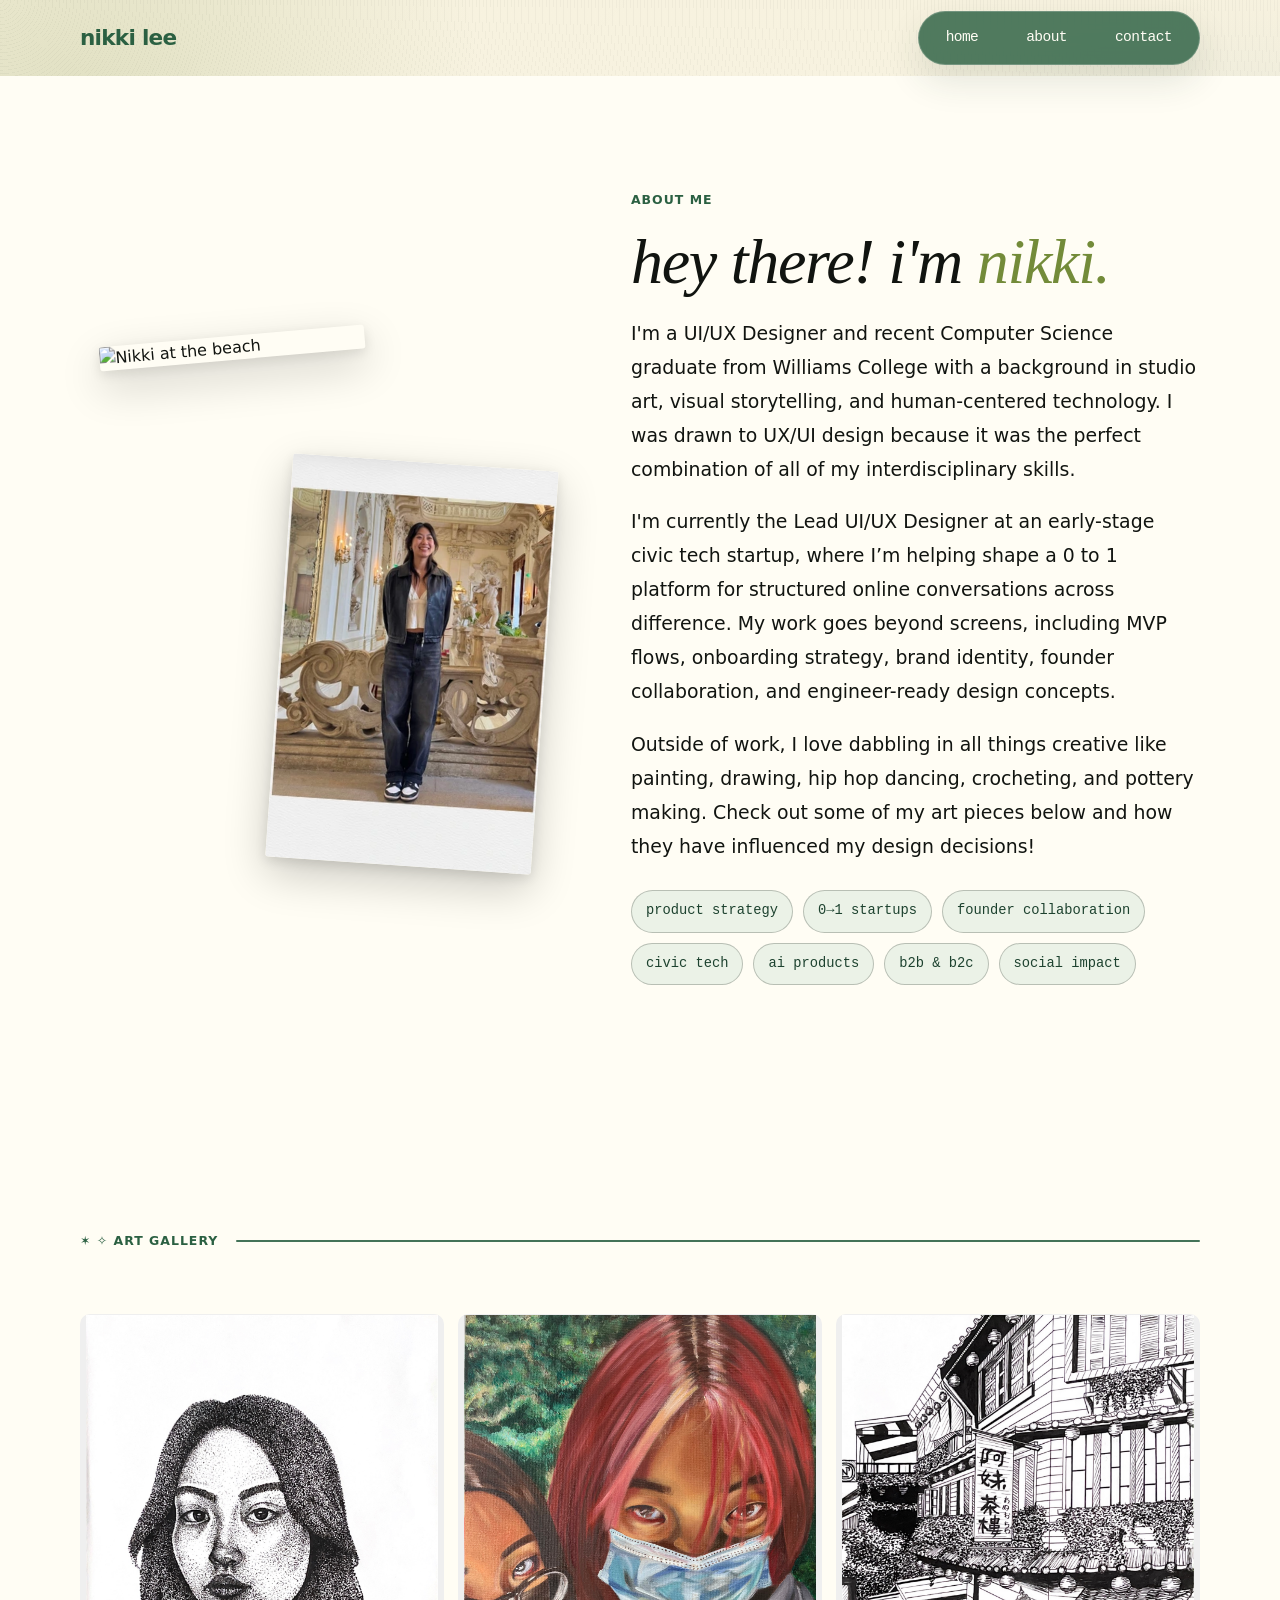
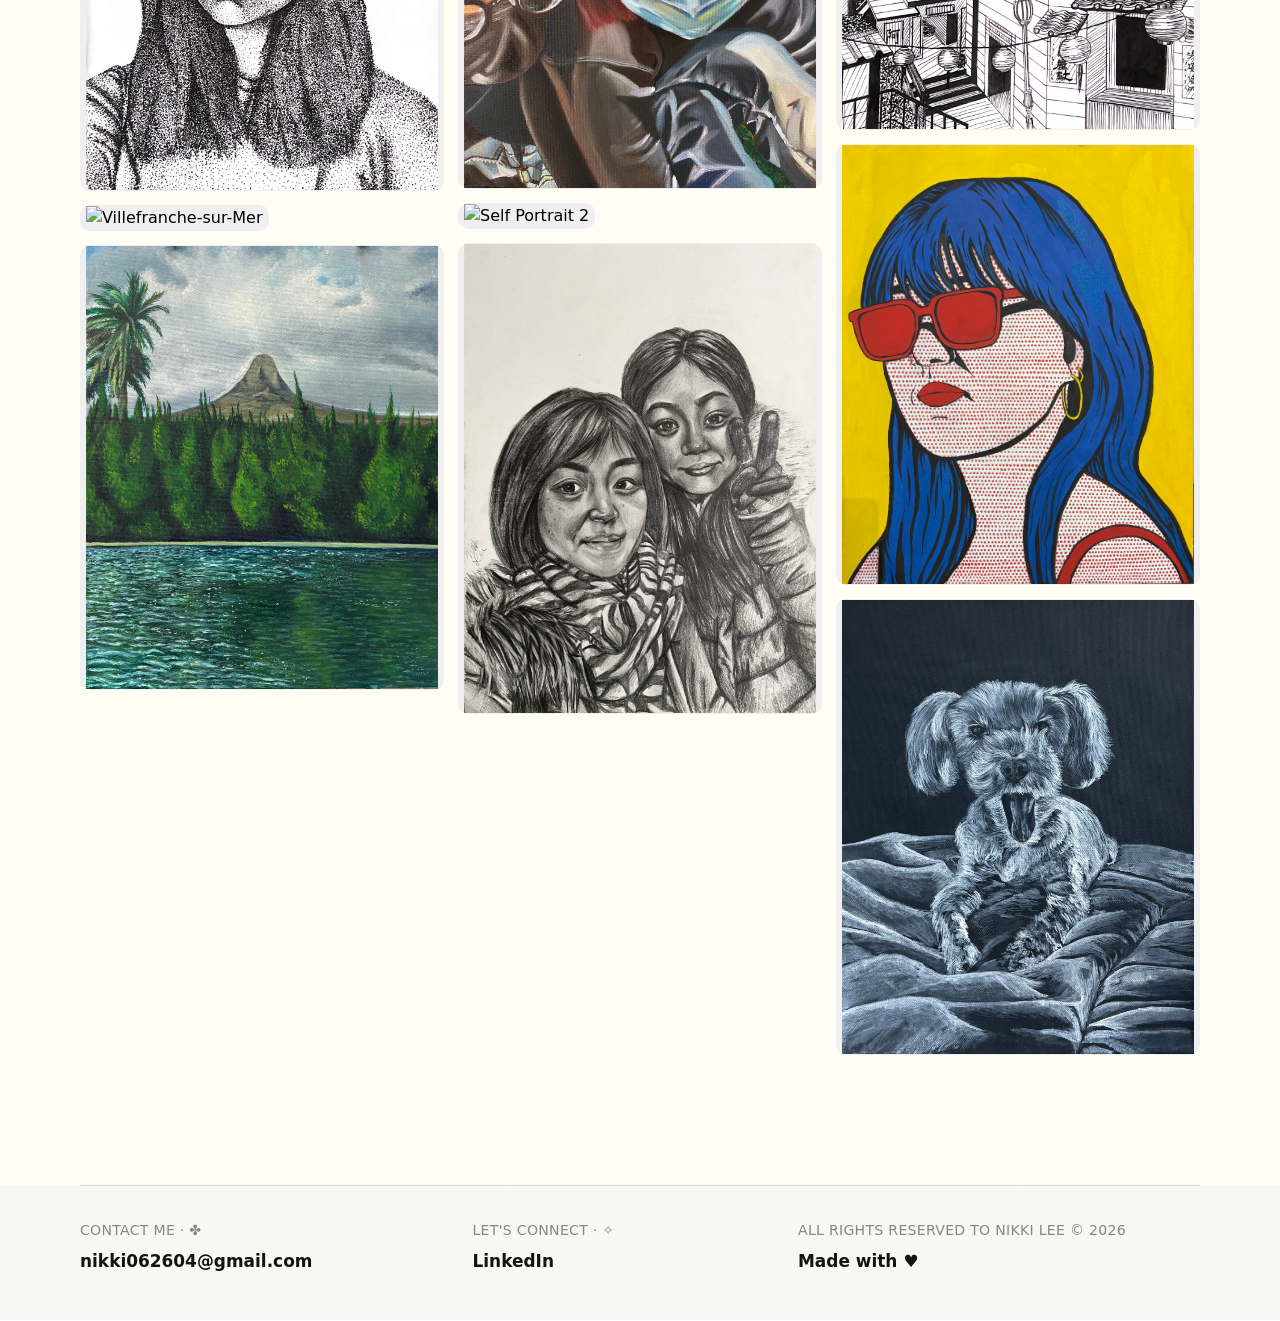
==== about/index.html @ bbc9df39 "updated content" ====
<!doctype html>
<html lang="en">
  <head>
    <meta charset="utf-8" />
    <meta name="viewport" content="width=device-width, initial-scale=1" />
    <title>About — Nikki Lee</title>
    <meta
      name="description"
      content="Learn about Nikki Lee, a UI/UX designer with a background in computer science and visual art."
    />
    <meta name="theme-color" content="#f7f2df" />
    <meta property="og:title" content="About — Nikki Lee" />
    <meta
      property="og:description"
      content="Learn about Nikki Lee, a UI/UX designer with a background in computer science and visual art."
    />
    <meta property="og:type" content="website" />
    <link rel="icon" href="../assets/favicon.svg" type="image/svg+xml" />
    <link rel="stylesheet" href="../styles.css" />
    <script defer src="../script.js"></script>
  </head>
  <body>
    <a class="skip-link" href="#main">Skip to content</a>
    <div class="grain" aria-hidden="true"></div>
    <div class="cursor-glow" aria-hidden="true"></div>

    <header class="site-header" data-header>
      <nav class="nav shell" aria-label="Main navigation">
        <a class="brand" href="../" aria-label="Nikki Lee home">nikki lee</a>

        <button
          class="nav-toggle"
          type="button"
          aria-expanded="false"
          aria-controls="site-menu"
          data-nav-toggle
        >
          <span class="nav-toggle-line" aria-hidden="true"></span>
          <span class="sr-only">Open menu</span>
        </button>

        <div class="nav-pill" id="site-menu" data-nav-menu>
          <a href="../">home</a>
          <a href="./">about</a>
          <a href="../#footer">contact</a>
        </div>
      </nav>
    </header>

    <main id="main">
      <section
        class="section about-section"
        id="about"
        aria-labelledby="about-title"
      >
        <div class="shell about-grid">
          <div class="about-image" data-reveal data-delay="0">
            <div class="about-photo-cluster">
              <img
                class="about-photo photo-1"
                src="../assets/about/photo-beach.gif"
                alt="Nikki at the beach"
              />
              <img
                class="about-photo photo-2"
                src="../assets/about/photo-baroque.webp"
                alt="Nikki in Europe"
              />
            </div>
          </div>
          <div data-reveal data-delay="1">
            <p class="micro-label">about me</p>
            <h2 id="about-title" class="about-hello">
              hey there! i'm <span>nikki.</span>
            </h2>
          </div>
          <div class="about-copy">
            <p data-reveal data-delay="2">
              I'm a UI/UX Designer and recent Computer Science graduate from
              Williams College with a background in studio art, visual
              storytelling, and human-centered technology. I was drawn to UX/UI
              design because it was the perfect combination of all of my
              interdisciplinary skills.
            </p>
            <p data-reveal data-delay="3">
              I'm currently the Lead UI/UX Designer at an early-stage civic tech
              startup, where I’m helping shape a 0 to 1 platform for structured
              online conversations across difference. My work goes beyond
              screens, including MVP flows, onboarding strategy, brand identity,
              founder collaboration, and engineer-ready design concepts.
            </p>
            <p data-reveal data-delay="4">
              Outside of work, I love dabbling in all things creative like
              painting, drawing, hip hop dancing, crocheting, and pottery
              making. Check out some of my art pieces below and how they have
              influenced my design decisions!
            </p>
            <div
              class="focus-cloud"
              aria-label="Focus areas"
              data-reveal
              data-delay="6"
            >
              <span>product strategy</span>
              <span>0→1 startups</span>
              <span>founder collaboration</span>
              <span>civic tech</span>
              <span>ai products</span>
              <span>b2b &amp; b2c</span>
              <span>social impact</span>
            </div>
          </div>
        </div>
      </section>

      <section
        class="section art-gallery-section"
        id="art-gallery"
        aria-labelledby="gallery-title"
      >
        <div class="shell">
          <div class="section-bar" data-reveal>
            <p class="section-kicker">✶ ✧ Art Gallery</p>
            <span></span>
          </div>
          <h2 id="gallery-title" class="sr-only">Art Gallery</h2>
          <div class="art-grid" data-reveal>
            <button
              class="art-item"
              data-src="../assets/art/Self_Portrait_1.jpg"
              data-title="Self Portrait 1"
              data-insight="Six hours of stippling, dot by dot. It showed me that small details build the big picture, a principle I carry into every design decision."
              aria-label="View Self Portrait 1"
            >
              <img
                src="../assets/art/Self_Portrait_1.jpg"
                alt="Self Portrait 1"
                loading="lazy"
              />
              <div class="art-overlay">
                <p class="art-title">Self Portrait 1</p>
                <p class="art-meta">Ink on paper · 8.5" × 11"</p>
                <small class="art-story-hint">read story →</small>
              </div>
            </button>
            <button
              class="art-item"
              data-src="../assets/art/Villefranche-sur-mer.jpeg"
              data-title="Villefranche-sur-Mer"
              data-insight="My final painting class project, where I forced myself experiement with using thick impasto layers, going completely against my typical style. It became my favorite piece, and proof that leaving your comfort zone is where the best work happens."
              aria-label="View Villefranche-sur-Mer"
            >
              <img
                src="../assets/art/Villefranche-sur-mer.jpeg"
                alt="Villefranche-sur-Mer"
                loading="lazy"
              />
              <div class="art-overlay">
                <p class="art-title">Villefranche-sur-Mer</p>
                <p class="art-meta">Oil on canvas · 16" × 20"</p>
                <small class="art-story-hint">read story →</small>
              </div>
            </button>
            <button
              class="art-item"
              data-src="../assets/art/Kenting.jpeg"
              data-title="Kenting, Taiwan"
              data-insight="I added layer after layer, uncertain if the next one would ruin the whole piece. I learned that good work takes time, and iteration is never wasted."
              aria-label="View Kenting Taiwan"
            >
              <img
                src="../assets/art/Kenting.jpeg"
                alt="Kenting, Taiwan"
                loading="lazy"
              />
              <div class="art-overlay">
                <p class="art-title">Kenting, Taiwan</p>
                <p class="art-meta">Oil on canvas · 16" × 20"</p>
                <small class="art-story-hint">read story →</small>
              </div>
            </button>
            <button
              class="art-item"
              data-src="../assets/art/Contagious.jpeg"
              data-title="Contagious"
              data-insight="My very first oil painting! It taught me to embrace unfamiliar tools and find confidence in the beginner's mindset."
              aria-label="View Contagious"
            >
              <img
                src="../assets/art/Contagious.jpeg"
                alt="Contagious"
                loading="lazy"
              />
              <div class="art-overlay">
                <p class="art-title">Contagious</p>
                <p class="art-meta">Oil on canvas · 16" × 20"</p>
                <small class="art-story-hint">read story →</small>
              </div>
            </button>
            <button
              class="art-item"
              data-src="../assets/art/Self_Portrait_2.jpeg"
              data-title="Self Portrait 2"
              data-insight="I attempted this portrait in high school and completely failed. Coming back to it after years taught me that the most rewarding work is often the work you don't give up on."
              aria-label="View Self Portrait 2"
            >
              <img
                src="../assets/art/Self_Portrait_2.jpeg"
                alt="Self Portrait 2"
                loading="lazy"
              />
              <div class="art-overlay">
                <p class="art-title">Self Portrait 2</p>
                <p class="art-meta">Oil on canvas · 16" × 20"</p>
                <small class="art-story-hint">read story →</small>
              </div>
            </button>
            <button
              class="art-item"
              data-src="../assets/art/Mama_and_Me.jpeg"
              data-title="Mama and Me"
              data-insight="I'm very particular about choosing subjects I care about for my art pieces, and the same holds for design. I do my best work when I believe in what I'm building."
              aria-label="View Mama and Me"
            >
              <img
                src="../assets/art/Mama_and_Me.jpeg"
                alt="Mama and Me"
                loading="lazy"
              />
              <div class="art-overlay">
                <p class="art-title">Mama and Me</p>
                <p class="art-meta">Graphite on paper · 8.5" × 11"</p>
                <small class="art-story-hint">read story →</small>
              </div>
            </button>
            <button
              class="art-item"
              data-src="../assets/art/Jiu_Fen.jpg"
              data-title="Jiu Fen"
              data-insight="I've always been drawn to architecture from other places. Exploring the unfamiliar and weaving it back into my own work is something I bring to design too."
              aria-label="View Jiu Fen"
            >
              <img
                src="../assets/art/Jiu_Fen.jpg"
                alt="Jiu Fen"
                loading="lazy"
              />
              <div class="art-overlay">
                <p class="art-title">Jiu Fen</p>
                <p class="art-meta">Ink on paper · 8.5" × 11"</p>
                <small class="art-story-hint">read story →</small>
              </div>
            </button>
            <button
              class="art-item"
              data-src="../assets/art/Serah.jpeg"
              data-title="Serah"
              data-insight="I tried pop art for the first time and hand-painted every single Ben Day dot with no template. It became one of my most loved pieces, and is a reminder that the things you least expect to love are worth trying."
              aria-label="View Serah"
            >
              <img src="../assets/art/Serah.jpeg" alt="Serah" loading="lazy" />
              <div class="art-overlay">
                <p class="art-title">Serah</p>
                <p class="art-meta">Oil on canvas · 18" × 24"</p>
                <small class="art-story-hint">read story →</small>
              </div>
            </button>
            <button
              class="art-item"
              data-src="../assets/art/snowy.jpeg"
              data-title="Snowy"
              data-insight="This painting works in reverse: instead of building up darks, every stroke is light on black. This taught me that there's never just one way to approach a problem. Changing your process can change everything."
              aria-label="View Snowy"
            >
              <img src="../assets/art/snowy.jpeg" alt="Snowy" loading="lazy" />
              <div class="art-overlay">
                <p class="art-title">Snowy</p>
                <p class="art-meta">White acrylic ink on canvas · 11" × 14"</p>
                <small class="art-story-hint">read story →</small>
              </div>
            </button>
          </div>
        </div>
      </section>
    </main>

    <footer class="footer shell" id="footer">
      <div>
        <p>Contact me · ✤</p>
        <a href="mailto:nikki062604@gmail.com">nikki062604@gmail.com</a>
      </div>
      <div>
        <p>Let's connect · ✧</p>
        <a
          href="https://www.linkedin.com/in/nikkilee26/"
          target="_blank"
          rel="noreferrer"
          >LinkedIn</a
        >
      </div>
      <div>
        <p>All rights reserved to Nikki Lee © <span data-year></span></p>
        <strong>Made with ♥</strong>
      </div>
    </footer>
    <div
      id="art-lightbox"
      class="art-lightbox"
      role="dialog"
      aria-modal="true"
      aria-label="Art lightbox"
    >
      <button class="art-lightbox-close" aria-label="Close lightbox">✕</button>
      <div class="art-lightbox-content">
        <img src="" alt="" />
        <div class="art-lightbox-info">
          <p class="art-lightbox-kicker">design insight</p>
          <h3 class="art-lightbox-title"></h3>
          <p class="art-lightbox-insight"></p>
        </div>
      </div>
    </div>
  </body>
</html>
---- styles.css ----
:root {
  color-scheme: light;
  --paper: #f7f2df;
  --paper-soft: #fffdf4;
  --paper-warm: #f0ead7;
  --white: #ffffff;
  --ink: #111410;
  --ink-soft: #565a52;
  --muted: #88877e;
  --forest: #2b6042;
  --forest-dark: #1d422f;
  --moss: #738b39;
  --sage: #cfe3d3;
  --sage-deep: #7f987e;
  --teal: #19556a;
  --teal-soft: #547f90;
  --clay: #c9aa86;
  --sand: #e6dac4;
  --line: rgba(35, 45, 35, 0.14);
  --line-strong: rgba(35, 45, 35, 0.26);
  --shadow-soft: 0 20px 60px rgba(31, 39, 28, 0.12);
  --shadow-card: 0 18px 42px rgba(29, 38, 30, 0.14);
  --radius-xl: 34px;
  --radius-lg: 26px;
  --radius-md: 18px;
  --radius-pill: 999px;
  --shell: min(1120px, calc(100vw - 40px));
  --header-height: 76px;
  --ease: cubic-bezier(0.22, 1, 0.36, 1);
}

* {
  box-sizing: border-box;
}

html {
  scroll-behavior: smooth;
  scroll-padding-top: calc(var(--header-height) + 28px);
}

body {
  margin: 0;
  min-height: 100vh;
  color: var(--ink);
  background:
    radial-gradient(circle at 6% 4%, rgba(119, 139, 57, 0.18), transparent 32vw),
    radial-gradient(circle at 96% 12%, rgba(25, 85, 106, 0.13), transparent 28vw),
    linear-gradient(180deg, var(--paper), #fbf8ee 45%, #f7f8f4 100%);
  font-family: Inter, ui-sans-serif, system-ui, -apple-system, BlinkMacSystemFont, "Segoe UI", sans-serif;
  line-height: 1.5;
  overflow-x: hidden;
}

body.case-page {
  background:
    radial-gradient(circle at 98% 4%, rgba(125, 152, 126, 0.22), transparent 28vw),
    linear-gradient(180deg, #fbfaf4, #f9f8f1 42%, #ffffff 100%);
}

img,
svg {
  display: block;
  max-width: 100%;
}

a {
  color: inherit;
  text-decoration: none;
}

button,
a {
  -webkit-tap-highlight-color: transparent;
}

button {
  font: inherit;
}

::selection {
  background: rgba(115, 139, 57, 0.26);
}

.sr-only {
  position: absolute;
  width: 1px;
  height: 1px;
  padding: 0;
  margin: -1px;
  overflow: hidden;
  clip: rect(0, 0, 0, 0);
  white-space: nowrap;
  border: 0;
}

.skip-link {
  position: fixed;
  top: 14px;
  left: 14px;
  z-index: 1000;
  transform: translateY(-140%);
  padding: 10px 14px;
  border-radius: var(--radius-pill);
  background: var(--ink);
  color: var(--paper-soft);
  font-weight: 700;
  transition: transform 180ms ease;
}

.skip-link:focus {
  transform: translateY(0);
}

.grain {
  position: fixed;
  inset: 0;
  z-index: -1;
  pointer-events: none;
  opacity: 0.18;
  mix-blend-mode: multiply;
  background-image:
    repeating-radial-gradient(circle at 0 0, rgba(24, 31, 21, 0.18) 0 0.55px, transparent 0.55px 3.5px),
    linear-gradient(135deg, rgba(255,255,255,0.25), rgba(255,255,255,0));
}

.cursor-glow {
  position: fixed;
  left: var(--cursor-x, 50%);
  top: var(--cursor-y, 50%);
  z-index: 0;
  width: 360px;
  height: 360px;
  transform: translate(-50%, -50%);
  border-radius: 50%;
  background: radial-gradient(circle, rgba(125, 152, 126, 0.18), transparent 68%);
  pointer-events: none;
  opacity: 0;
  transition: opacity 220ms ease;
}

.shell {
  width: var(--shell);
  margin-inline: auto;
}

.section,
.case-section {
  position: relative;
  padding-block: clamp(76px, 9vw, 128px);
}

.overview-section {
  padding-top: clamp(44px, 5vw, 64px);
}

/* ── Case hero intro — Project Dialogue-style overview for non-dialogue pages ── */
.case-hero-intro {
  padding-block: clamp(44px, 6vw, 72px) clamp(52px, 8vw, 96px);
}

.case-hero-grid {
  display: grid;
  grid-template-columns: minmax(0, 1.08fr) minmax(280px, 0.72fr);
  gap: clamp(34px, 7vw, 88px);
  align-items: end;
}

.case-hero-grid h1 {
  margin: 0;
  font-size: clamp(2rem, 4vw, 3.8rem);
  line-height: 1.15;
  letter-spacing: -0.02em;
  font-family: Georgia, "Times New Roman", serif;
}

.case-problem-card {
  padding: clamp(24px, 4vw, 38px);
  border-radius: 24px;
  border: 1px solid var(--line);
  background: rgba(255, 255, 255, 0.28);
}

.case-hero-facts {
  display: grid;
  grid-template-columns: repeat(3, minmax(0, 1fr));
  gap: 18px;
  margin-top: 30px;
  padding-top: 26px;
  border-top: 1px solid var(--line);
}

.case-hero-facts h2 {
  margin: 0 0 8px;
  color: var(--ink);
  font-size: 0.78rem;
  text-transform: uppercase;
  letter-spacing: 0.18em;
}

.case-hero-facts p {
  margin: 0;
  color: var(--ink-soft);
  font-size: 0.95rem;
  line-height: 1.55;
}

.case-product-grid {
  display: grid;
  grid-template-columns: minmax(0, 1.1fr) minmax(0, 0.9fr);
  gap: clamp(24px, 5vw, 64px);
  align-items: start;
  margin-top: clamp(44px, 7vw, 90px);
}

.case-product-grid > div:first-child {
  grid-column: 1 / -1;
  max-width: 780px;
}

.case-product-grid h2 {
  margin: 0 0 8px;
  color: var(--ink);
  font-size: 0.78rem;
  text-transform: uppercase;
  letter-spacing: 0.18em;
}

.case-product-grid p {
  margin: 0;
  color: var(--ink-soft);
  font-size: 0.95rem;
  line-height: 1.6;
}

.case-section.compact {
  padding-block: clamp(40px, 6vw, 84px);
}

/* Header */
.site-header {
  position: sticky;
  top: 0;
  z-index: 60;
  min-height: var(--header-height);
  transition: background-color 220ms ease, border-color 220ms ease, backdrop-filter 220ms ease;
}

.site-header.is-scrolled {
  background: rgba(247, 242, 223, 0.74);
  border-bottom: 1px solid var(--line);
  backdrop-filter: blur(18px);
}

.nav {
  min-height: var(--header-height);
  display: flex;
  align-items: center;
  justify-content: space-between;
  gap: 20px;
}

.brand {
  position: relative;
  z-index: 70;
  color: var(--forest);
  font-size: clamp(1.08rem, 2vw, 1.35rem);
  font-weight: 800;
  letter-spacing: -0.035em;
}

.brand::after {
  content: "";
  position: absolute;
  left: 0;
  right: 0;
  bottom: -4px;
  height: 2px;
  border-radius: 10px;
  background: currentColor;
  transform: scaleX(0);
  transform-origin: left;
  transition: transform 220ms var(--ease);
}

.brand:hover::after,
.brand:focus-visible::after {
  transform: scaleX(1);
}

.nav-pill {
  display: inline-flex;
  align-items: center;
  gap: 4px;
  padding: 5px;
  border-radius: var(--radius-pill);
  background: rgba(43, 96, 66, 0.82);
  border: 1px solid rgba(255, 255, 255, 0.2);
  box-shadow: 0 16px 36px rgba(36, 54, 39, 0.12);
  backdrop-filter: blur(12px);
}

.nav-pill a {
  border-radius: var(--radius-pill);
  padding: 10px 22px;
  color: var(--paper-soft);
  font-family: ui-monospace, SFMono-Regular, Menlo, Monaco, Consolas, "Liberation Mono", monospace;
  font-size: 0.91rem;
  letter-spacing: -0.04em;
  transition: background-color 180ms ease, color 180ms ease, transform 180ms ease;
}

.nav-pill a:hover,
.nav-pill a:focus-visible,
.nav-pill a.is-active {
  background: var(--paper-soft);
  color: var(--ink);
  transform: translateY(-1px);
}

.nav-toggle {
  display: none;
  position: relative;
  z-index: 70;
  width: 44px;
  height: 44px;
  border: 1px solid var(--line-strong);
  border-radius: 50%;
  background: rgba(255, 253, 244, 0.82);
  color: var(--forest-dark);
  cursor: pointer;
}

.nav-toggle-line,
.nav-toggle-line::before,
.nav-toggle-line::after {
  display: block;
  width: 18px;
  height: 2px;
  margin-inline: auto;
  border-radius: 999px;
  background: currentColor;
  transition: transform 220ms var(--ease), opacity 220ms var(--ease);
}

.nav-toggle-line::before,
.nav-toggle-line::after {
  content: "";
}

.nav-toggle-line::before {
  transform: translateY(-6px);
}

.nav-toggle-line::after {
  transform: translateY(4px);
}

.nav-toggle[aria-expanded="true"] .nav-toggle-line {
  transform: rotate(45deg);
}

.nav-toggle[aria-expanded="true"] .nav-toggle-line::before {
  transform: translateY(0) rotate(90deg);
}

.nav-toggle[aria-expanded="true"] .nav-toggle-line::after {
  opacity: 0;
}

/* Shared elements */
.micro-label,
.section-kicker {
  margin: 0 0 14px;
  color: var(--forest);
  font-weight: 800;
  text-transform: uppercase;
  letter-spacing: 0.08em;
  font-size: 0.78rem;
}

.case-eyebrow,
.project-index,
.case-subtitle {
  margin: 0 0 14px;
  color: var(--muted);
  font-family: ui-monospace, SFMono-Regular, Menlo, Monaco, Consolas, "Liberation Mono", monospace;
  font-weight: 400;
  text-transform: uppercase;
  letter-spacing: 0.12em;
  font-size: 0.78rem;
}

.button {
  display: inline-flex;
  align-items: center;
  justify-content: center;
  min-height: 48px;
  padding: 12px 22px;
  border-radius: var(--radius-pill);
  border: 1px solid transparent;
  font-family: ui-monospace, SFMono-Regular, Menlo, Monaco, Consolas, "Liberation Mono", monospace;
  font-weight: 750;
  letter-spacing: -0.04em;
  line-height: 1;
  cursor: pointer;
  transition: transform 200ms var(--ease), box-shadow 200ms var(--ease), background-color 200ms ease, color 200ms ease, border-color 200ms ease;
}

.button:focus-visible {
  transform: translateY(-2px);
}

.button-primary {
  background: var(--forest);
  color: var(--paper-soft);
  box-shadow: 0 14px 26px rgba(43, 96, 66, 0.2);
}

.button-primary:hover,
.button-primary:focus-visible {
  background: var(--forest-dark);
  box-shadow: 0 18px 34px rgba(43, 96, 66, 0.24);
}

.button-quiet {
  background: rgba(255, 253, 244, 0.62);
  color: var(--forest-dark);
  border-color: var(--line-strong);
}

.button-quiet:hover,
.button-quiet:focus-visible {
  background: var(--paper-soft);
  border-color: rgba(43, 96, 66, 0.38);
}

.text-arrow,
.back-link {
  display: inline-flex;
  position: relative;
  width: fit-content;
  align-items: center;
  gap: 6px;
  color: var(--forest);
  font-family: ui-monospace, SFMono-Regular, Menlo, Monaco, Consolas, "Liberation Mono", monospace;
  font-weight: 800;
  letter-spacing: -0.04em;
}

.back-link {
  margin-bottom: 22px;
}

.text-arrow {
  position: relative;
  margin-top: 4px;
}

.text-arrow::after,
.back-link::after {
  content: "";
  position: absolute;
  left: 0;
  right: 0;
  bottom: -5px;
  height: 2px;
  border-radius: 8px;
  background: currentColor;
  transform: scaleX(0);
  transform-origin: left;
  transition: transform 220ms var(--ease);
}

.work-card:hover .text-arrow::after,
.text-arrow:hover::after,
.back-link:hover::after,
.text-arrow:focus-visible::after,
.back-link:focus-visible::after {
  transform: scaleX(1);
}

.tag-row {
  display: flex;
  flex-wrap: wrap;
  gap: 10px;
  margin: 18px 0 20px;
}

.tag-row span {
  display: inline-flex;
  align-items: center;
  justify-content: center;
  min-height: 32px;
  padding: 7px 16px;
  border-radius: 999px;
  background: var(--sage);
  color: var(--forest-dark);
  font-family: ui-monospace, SFMono-Regular, Menlo, Monaco, Consolas, "Liberation Mono", monospace;
  font-size: 0.78rem;
  font-weight: 400;
  text-transform: uppercase;
  letter-spacing: 0.08em;
}

.interactive-card {
  transform: perspective(1000px) rotateX(var(--rx, 0deg)) rotateY(var(--ry, 0deg)) translateY(var(--ty, 0px));
  transform-style: preserve-3d;
}

/* Home hero */
.hero-home {
  position: relative;
  min-height: calc(100vh - var(--header-height));
  display: grid;
  align-items: center;
  padding-block: clamp(58px, 8vw, 118px);
}

.hero-home::before {
  content: "";
  position: absolute;
  left: 0;
  right: 0;
  bottom: 0;
  height: 1px;
  background: linear-gradient(90deg, transparent, rgba(43, 96, 66, 0.22), transparent);
}

.hero-home-grid {
  display: grid;
  grid-template-columns: 0.85fr 1.15fr;
  gap: clamp(40px, 6vw, 96px);
  align-items: center;
}

.hero-copy h1 {
  margin: 0;
  font-family: Georgia, "Times New Roman", serif;
  color: var(--forest);
  font-size: clamp(1.8rem, 4.2vw, 3.2rem);
  font-weight: 600;
  line-height: 1.15;
  letter-spacing: -0.02em;
  text-transform: none;
}

.hero-role {
  display: block;
  font-style: italic;
  color: #87a96b;
  transition: opacity 0.3s ease;
}

.hero-role.is-fading {
  opacity: 0;
}

@keyframes heroFadeIn {
  from { opacity: 0; transform: translateY(16px); }
  to   { opacity: 1; transform: translateY(0); }
}

.hero-seq-1,
.hero-seq-2,
.hero-seq-3,
.hero-seq-4 {
  opacity: 0;
  animation: heroFadeIn 0.7s ease forwards;
}

.hero-seq-1 { animation-delay: 0.1s; }
.hero-seq-2 { animation-delay: 0.35s; }
.hero-seq-3 { animation-delay: 0.65s; }
.hero-seq-4 { animation-delay: 0.9s; }

@media (prefers-reduced-motion: reduce) {
  .hero-seq-1,
  .hero-seq-2,
  .hero-seq-3,
  .hero-seq-4 {
    opacity: 1;
    animation: none;
  }
}

.spark-word {
  position: relative;
  display: inline-block;
}

.spark-word::before {
  content: "";
  position: absolute;
  left: -0.62em;
  top: 0.08em;
  color: var(--moss);
  font-size: 0.55em;
  transform: rotate(-14deg);
}

.spark-word::after {
  content: "";
  position: absolute;
  right: -0.12em;
  bottom: -0.17em;
  width: 1.1em;
  height: 0.18em;
  border-bottom: none;
  border-radius: 50%;
  opacity: 0.55;
  display: none;
}

.hero-intro {
  max-width: 660px;
  margin: 26px 0 0;
  color: var(--ink);
  font-size: clamp(1.08rem, 2vw, 1.28rem);
  line-height: 1.75;
}

.hero-actions {
  display: flex;
  flex-wrap: wrap;
  gap: 18px;
  margin-top: 34px;
  align-items: center;
}

.hero-visual {
  position: relative;
  min-height: auto;
  display: block;
  isolation: isolate;
  background: transparent;
  border: none;
  padding: 0;
  margin: 0;
}

.portrait-cluster {
  position: relative;
  z-index: 3;
  width: auto;
  max-width: 100%;
  height: auto;
  border-radius: 0;
  filter: none;
  background: transparent;
  border: none;
  box-shadow: none;
  padding: 0;
  margin: 0;
  display: block;
  transform: scale(2);
  transform-origin: center;
  pointer-events: none;
}

.blob {
  position: absolute;
  z-index: 1;
  border-radius: 46% 54% 64% 36% / 51% 38% 62% 49%;
  pointer-events: none;
}

.blob-one {
  display: none;
  width: 260px;
  height: 250px;
  left: 4%;
  top: 28%;
  background: var(--teal);
  animation: slowFloat 8s ease-in-out infinite;
}

.blob-two {
  display: none;
  width: 220px;
  height: 190px;
  right: 4%;
  bottom: 12%;
  background: rgba(155, 176, 251, 0.6);
  animation: slowFloat 9s ease-in-out infinite reverse;
}

.location-tag {
  display: none;
  position: absolute;
  z-index: 5;
  left: 7%;
  bottom: 17%;
  transform: rotate(-2deg);
  padding: 14px 18px;
  border-radius: 4px 14px 6px 16px;
  background: rgba(201, 170, 134, 0.86);
  color: #1b1a14;
  box-shadow: 0 12px 24px rgba(53, 42, 31, 0.14);
  font-family: ui-monospace, SFMono-Regular, Menlo, Monaco, Consolas, "Liberation Mono", monospace;
  font-size: 0.78rem;
  font-weight: 800;
  letter-spacing: -0.05em;
}

.round-stamp {
  display: none;
  position: absolute;
  z-index: 4;
  left: -3%;
  bottom: 0;
  width: 126px;
  height: 126px;
  border-radius: 50%;
  display: grid;
  place-items: center;
  color: var(--ink);
  border: 1px dashed rgba(17, 20, 16, 0.36);
  background: rgba(255, 253, 244, 0.54);
  animation: spinStamp 18s linear infinite;
}

.round-stamp span {
  position: absolute;
  font-family: Georgia, "Times New Roman", serif;
  font-size: 0.72rem;
  text-transform: uppercase;
  letter-spacing: 0.13em;
}

.round-stamp span:first-child {
  transform: translateY(-42px);
}

.round-stamp span:last-child {
  transform: translateY(42px) rotate(180deg);
}

.round-stamp strong {
  font-size: 2rem;
}

@keyframes slowFloat {
  0%, 100% { transform: translate3d(0, 0, 0) rotate(0deg); }
  50% { transform: translate3d(0, -16px, 0) rotate(5deg); }
}

@keyframes spinStamp {
  to { transform: rotate(360deg); }
}

/* Work */
.work-section {
  background: linear-gradient(180deg, rgba(255,255,255,0.72), rgba(251, 250, 245, 0.94));
}

.section-bar {
  display: flex;
  align-items: center;
  gap: 18px;
  margin-bottom: clamp(34px, 5vw, 64px);
}

.section-bar span {
  flex: 1;
  height: 2px;
  border-radius: 999px;
  background: var(--forest);
  opacity: 0.88;
}

.section-bar .section-kicker {
  margin: 0;
  white-space: nowrap;
}

.work-list {
  display: grid;
  gap: clamp(28px, 4vw, 48px);
}

.work-card {
  display: grid;
  grid-template-columns: minmax(260px, 0.95fr) minmax(280px, 1.05fr);
  gap: clamp(28px, 4vw, 60px);
  align-items: center;
  padding: clamp(24px, 3vw, 38px);
  border: 1px solid var(--line);
  border-radius: var(--radius-lg);
  background: rgba(255, 255, 255, 0.86);
  box-shadow: var(--shadow-card);
  transition: transform 220ms var(--ease), box-shadow 220ms var(--ease), border-color 220ms ease;
}

.work-card:hover,
.work-card:focus-visible {
  --ty: -5px;
  border-color: rgba(43, 96, 66, 0.28);
  box-shadow: 0 28px 70px rgba(29, 38, 30, 0.18);
}

/* ── Featured work card ── */
.work-card--featured {
  background:
    radial-gradient(ellipse at 92% 8%, rgba(255, 63, 133, 0.14) 0%, transparent 42%),
    linear-gradient(145deg, #061c45 0%, #0b2e60 55%, #0e3a6e 100%);
  border-color: rgba(255, 255, 255, 0.1);
  padding: clamp(28px, 3.5vw, 48px);
}

.work-card--featured:hover,
.work-card--featured:focus-visible {
  border-color: rgba(255, 63, 133, 0.3);
  box-shadow: 0 32px 80px rgba(6, 28, 69, 0.55);
}

.work-card--featured .project-index {
  color: rgba(255, 255, 255, 0.38);
}

.work-card--featured .work-copy h2 {
  color: #fff;
}

.work-card--featured .project-subtitle {
  color: rgba(255, 255, 255, 0.48);
}

.work-card--featured .work-copy > p:last-of-type {
  color: rgba(255, 255, 255, 0.7);
}

.work-card--featured .text-arrow {
  color: rgba(255, 255, 255, 0.85);
}

.featured-badge {
  display: inline-flex;
  align-items: center;
  gap: 5px;
  padding: 4px 12px;
  border-radius: 999px;
  background: rgba(255, 63, 133, 0.14);
  border: 1px solid rgba(255, 63, 133, 0.38);
  color: #ff7eb5;
  font-size: 0.7rem;
  font-weight: 700;
  letter-spacing: 0.1em;
  text-transform: uppercase;
  font-family: ui-monospace, SFMono-Regular, Menlo, Monaco, Consolas, "Liberation Mono", monospace;
  margin-bottom: 12px;
}

.work-image {
  overflow: hidden;
  border-radius: 16px;
  background: var(--teal);
  box-shadow: 0 12px 28px rgba(20, 43, 51, 0.12);
}

.work-image img {
  width: 100%;
  aspect-ratio: 16 / 9;
  object-fit: cover;
  transition: transform 500ms var(--ease), filter 500ms var(--ease);
}

.work-card:hover .work-image img,
.work-card:focus-visible .work-image img {
  transform: scale(1.035);
  filter: saturate(1.04) contrast(1.02);
}

.work-copy h2 {
  margin: 0;
  font-family: Georgia, "Times New Roman", serif;
  font-size: clamp(1.6rem, 3.2vw, 2.4rem);
  line-height: 1.15;
  letter-spacing: -0.02em;
}

.project-subtitle {
  margin: 8px 0 0;
  color: var(--muted);
  font-family: ui-monospace, SFMono-Regular, Menlo, Monaco, Consolas, "Liberation Mono", monospace;
  font-size: 1.04rem;
  font-weight: 400;
  text-transform: uppercase;
  letter-spacing: 0.12em;
}

.work-copy > p:last-of-type {
  margin: 0 0 18px;
  max-width: 520px;
  color: var(--ink);
  font-size: clamp(1.04rem, 1.7vw, 1.22rem);
  line-height: 1.65;
}

/* About / contact / footer */
.about-section {
  background: var(--paper-soft);
}

.about-grid {
  display: grid;
  grid-template-columns: 1fr 1.2fr;
  column-gap: clamp(34px, 6vw, 86px);
  row-gap: clamp(8px, 1.5vw, 16px);
  align-items: center;
}

.about-image {
  grid-row: 1 / 4;
  width: 100%;
  overflow: visible;
}

/* Photo cluster for about page */
.about-photo-cluster {
  position: relative;
  width: 100%;
  min-height: 540px;
}

.about-photo {
  position: absolute;
  width: 56%;
  height: auto;
  display: block;
  border-radius: 3px;
  box-shadow: 0 16px 44px rgba(0, 0, 0, 0.20), 0 4px 12px rgba(0, 0, 0, 0.10);
}

.photo-1 {
  top: 10px;
  left: 4%;
  transform: rotate(-5deg);
  z-index: 2;
}

.photo-2 {
  bottom: 0;
  right: 2%;
  transform: rotate(4deg);
  z-index: 1;
}

.about-hello {
  font-family: Georgia, "Times New Roman", serif;
  font-style: italic;
  font-weight: 400;
  letter-spacing: -0.02em;
  font-size: clamp(2.8rem, 5.8vw, 4rem) !important;
  line-height: 1.1;
}

.about-hello span {
  color: var(--moss);
}

.about-grid h2,
.contact-panel h2,
/* ── UNDO: remove the font-family lines below to revert subsection titles to sans-serif ── */
.narrative-block h2,
.overview-copy h2,
.other-work h2 {
  margin: 0;
  font-family: Georgia, "Times New Roman", serif;
  font-size: clamp(1.3rem, 2.4vw, 2rem);
  line-height: 1.2;
  letter-spacing: -0.02em;
}

.narrative-block h3 {
  font-family: Georgia, "Times New Roman", serif;
  line-height: 1.25;
  letter-spacing: -0.01em;
}
/* ── END UNDO BLOCK ── */

.about-copy p,
.contact-panel p,
.overview-copy p,
.narrative-block p,
.body-list,
.metric-card li {
  color: var(--ink);
  font-size: clamp(1.02rem, 1.6vw, 1.18rem);
  line-height: 1.8;
}

.about-copy p:first-child {
  margin-top: 0;
}

.focus-cloud {
  display: flex;
  flex-wrap: wrap;
  gap: 10px;
  margin-top: 26px;
}

.focus-cloud span {
  padding: 10px 14px;
  border: 1px solid var(--line-strong);
  border-radius: var(--radius-pill);
  background: rgba(207, 227, 211, 0.42);
  color: var(--forest-dark);
  font-family: ui-monospace, SFMono-Regular, Menlo, Monaco, Consolas, "Liberation Mono", monospace;
  font-size: 0.86rem;
  cursor: default;
  transition: background 0.22s ease, color 0.22s ease, border-color 0.22s ease, transform 0.22s ease;
}

.focus-cloud span:hover {
  transform: scale(1.06);
  color: #fff;
  border-color: transparent;
}

.focus-cloud span:nth-child(1):hover { background: #ff3f85; }
.focus-cloud span:nth-child(2):hover { background: #5b8ee6; }
.focus-cloud span:nth-child(3):hover { background: #f0a500; }
.focus-cloud span:nth-child(4):hover { background: #3dbfa8; }
.focus-cloud span:nth-child(5):hover { background: #a87fd4; }
.focus-cloud span:nth-child(6):hover { background: #e85d5d; }
.focus-cloud span:nth-child(7):hover { background: #87a96b; }

/* ── Art Gallery ── */
.art-gallery-section {
  background: var(--paper-soft);
}

.art-grid {
  columns: 3;
  column-gap: 14px;
  margin-top: 40px;
}

.art-item {
  break-inside: avoid;
  position: relative;
  margin-bottom: 14px;
  overflow: hidden;
  border: none;
  border-radius: 10px;
  box-shadow: none;
  outline: none;
  cursor: pointer;
}

.art-item img {
  width: 100%;
  height: auto;
  display: block;
  border: none;
  box-shadow: none;
  outline: none;
  transition: transform 350ms var(--ease);
}

.art-item:hover img {
  transform: scale(1.04);
}

.art-overlay {
  position: absolute;
  inset: 0;
  background: linear-gradient(to top, rgba(0,0,0,0.72) 0%, rgba(0,0,0,0.18) 55%, transparent 100%);
  display: flex;
  flex-direction: column;
  justify-content: flex-end;
  padding: 20px 18px;
  opacity: 0;
  transition: opacity 250ms ease;
}

.art-item:hover .art-overlay {
  opacity: 1;
}

.art-title {
  margin: 0 0 4px;
  color: #fff;
  font-size: 0.95rem;
  font-weight: 700;
  letter-spacing: -0.01em;
}

.art-meta {
  margin: 0;
  color: rgba(255,255,255,0.84);
  font-size: 0.8rem;
  font-family: ui-monospace, SFMono-Regular, Menlo, Monaco, Consolas, "Liberation Mono", monospace;
}

.art-story-hint {
  margin-top: 6px;
  color: #ffffff;
  font-size: 0.82rem;
  font-weight: 700;
  letter-spacing: 0.04em;
  text-transform: uppercase;
  text-shadow: 0 1px 4px rgba(0, 0, 0, 0.45);
}

.contact-section {
  background: linear-gradient(180deg, #ffffff, var(--paper-soft));
}

.contact-panel {
  display: grid;
  grid-template-columns: 1.1fr 0.9fr;
  gap: 32px;
  align-items: center;
  padding: clamp(28px, 5vw, 56px);
  border: 1px solid var(--line);
  border-radius: var(--radius-xl);
  background:
    radial-gradient(circle at 92% 8%, rgba(207, 227, 211, 0.74), transparent 28%),
    rgba(255, 255, 255, 0.76);
  box-shadow: var(--shadow-soft);
}

.contact-actions {
  display: flex;
  flex-wrap: wrap;
  gap: 12px;
  justify-content: flex-end;
}

.footer {
  display: grid;
  grid-template-columns: 1.1fr 0.9fr 1.2fr;
  gap: 24px;
  padding-block: 34px 46px;
  border-top: 1px solid var(--line);
  color: var(--ink);
}

.footer p {
  margin: 0 0 8px;
  color: var(--muted);
  text-transform: uppercase;
  font-size: 0.88rem;
  letter-spacing: 0.02em;
}

.footer a,
.footer strong {
  font-size: 1.06rem;
  font-weight: 800;
}

/* Case page */
.case-cover {
  position: relative;
  padding-bottom: clamp(28px, 3vw, 40px);
}

.case-cover-art {
  position: relative;
  overflow: hidden;
  background: none;
  min-height: auto;
  display: block;
  width: 100vw;
  margin-left: calc(-50vw + 50%);
}

.case-cover-art::after {
  content: "";
  position: absolute;
  inset: 0;
  background: radial-gradient(circle at 60% 20%, rgba(255,255,255,0.18), transparent 30%), linear-gradient(180deg, transparent 60%, rgba(251,250,244,0.5) 80%, rgba(247,242,223,1) 100%);
  pointer-events: none;
}

.case-cover-art img {
  width: 100%;
  max-width: 100%;
  height: auto;
  display: block;
  border-radius: 0;
  box-shadow: none;
}

.case-intro {
  padding-top: clamp(42px, 6vw, 72px);
}

.case-intro h1 {
  max-width: 930px;
  margin: 0;
  font-size: clamp(2.45rem, 5vw, 5rem);
  line-height: 1.05;
  letter-spacing: -0.03em;
}

.case-subtitle {
  margin: 14px 0 0;
  color: var(--muted);
  font-family: ui-monospace, SFMono-Regular, Menlo, Monaco, Consolas, "Liberation Mono", monospace;
  font-weight: 400;
  text-transform: uppercase;
  letter-spacing: 0.12em;
  font-size: clamp(0.72rem, 1.1vw, 0.88rem);
}

.case-tags {
  margin-top: 26px;
}

.overview-grid {
  display: grid;
  grid-template-columns: 260px minmax(0, 1fr);
  gap: clamp(34px, 6vw, 84px);
  align-items: start;
}

.project-facts {
  position: sticky;
  top: calc(var(--header-height) + 24px);
  padding-top: 2px;
}

.project-facts dl {
  display: grid;
  gap: 18px;
  margin: 0;
}

.project-facts div {
  padding-bottom: 16px;
  border-bottom: 1px solid var(--line);
}

.project-facts dt {
  margin-bottom: 7px;
  color: var(--forest);
  font-weight: 850;
  text-transform: uppercase;
  font-size: 0.83rem;
  letter-spacing: 0.04em;
}

.project-facts dd {
  margin: 0;
  color: var(--ink-soft);
  line-height: 1.45;
}

.overview-copy {
  max-width: none;
}

.overview-copy .button {
  margin-top: 18px;
}

.case-jump {
  position: sticky;
  top: calc(var(--header-height) + 10px);
  z-index: 45;
  display: flex;
  justify-content: center;
  gap: 10px;
  padding: 12px;
  border: 1px solid var(--line);
  border-radius: var(--radius-pill);
  background: rgba(255, 253, 244, 0.82);
  box-shadow: 0 18px 50px rgba(24, 32, 22, 0.1);
  backdrop-filter: blur(16px);
  overflow-x: auto;
  scrollbar-width: none;
}

.case-jump::-webkit-scrollbar {
  display: none;
}

.case-jump a {
  flex: 0 0 auto;
  padding: 9px 16px;
  border-radius: var(--radius-pill);
  color: var(--forest-dark);
  font-family: ui-monospace, SFMono-Regular, Menlo, Monaco, Consolas, "Liberation Mono", monospace;
  font-weight: 800;
  transition: background-color 180ms ease, color 180ms ease;
}

.case-jump a:hover,
.case-jump a:focus-visible,
.case-jump a.is-active {
  background: var(--forest);
  color: var(--paper-soft);
}

.narrative-block {
  max-width: 980px;
  margin-inline: auto;
}

.narrative-block > h2 {
  max-width: 900px;
  margin-bottom: 26px;
}


.problem-grid,
.metric-grid {
  display: grid;
  grid-template-columns: repeat(2, minmax(0, 1fr));
  column-gap: clamp(18px, 3vw, 30px);
  row-gap: 6px;
  margin-top: 28px;
}

.insight-card {
  min-height: 250px;
  padding: clamp(24px, 3vw, 34px);
  border: 1px solid var(--line);
  border-radius: var(--radius-lg);
  background: rgba(255, 255, 255, 0.86);
  box-shadow: 0 18px 38px rgba(24, 32, 22, 0.1);
}

.mini-logo {
  display: inline-block;
  margin-bottom: 28px;
  color: var(--ink);
  font-family: Georgia, "Times New Roman", serif;
  font-size: 1.05rem;
}

.insight-card h3,
.solution-copy h3,
.split-note h3 {
  margin: 0 0 8px;
  font-size: clamp(1.1rem, 1.8vw, 1.4rem);
  line-height: 1.1;
  letter-spacing: -0.03em;
}

.metric-card h3 {
  margin: 0 0 10px;
  font-size: clamp(1.1rem, 1.8vw, 1.4rem);
  line-height: 1.1;
  letter-spacing: -0.03em;
}

.insight-card p {
  color: var(--ink-soft);
  line-height: 1.55;
}

.body-list {
  display: grid;
  gap: 14px;
  padding-left: 1.1em;
}

.body-list li::marker {
  color: var(--forest);
}

.artifact-grid {
  display: grid;
  gap: 24px;
  margin-top: 36px;
}

.artifact-grid.two-up {
  grid-template-columns: repeat(2, minmax(0, 1fr));
  align-items: start;
}

.artifact-grid.two-up .artifact-card {
  display: flex;
  flex-direction: column;
}

.artifact-grid.two-up .artifact-card img {
  height: auto;
  object-fit: contain;
}

.artifact-grid.two-up .artifact-card figcaption {
  margin-top: 0;
}

.artifact-stack {
  display: grid;
  gap: 30px;
  margin-top: 34px;
}

.artifact-card {
  margin: 0;
  overflow: hidden;
  border: 1px solid var(--line);
  border-radius: var(--radius-md);
  background: #fff;
  box-shadow: 0 16px 36px rgba(24, 32, 22, 0.08);
}

.artifact-card img {
  width: 100%;
  height: auto;
  object-fit: cover;
}

.artifact-card figcaption {
  padding: 16px 18px 18px;
  color: var(--ink-soft);
  font-size: 0.96rem;
  line-height: 1.45;
}

.principle-group {
  margin-top: 44px;
}

.principle-group > h3 {
  margin: 0 0 16px;
  font-family: Georgia, "Times New Roman", serif;
  font-size: clamp(1.3rem, 2.4vw, 2rem);
  font-weight: 400;
  line-height: 1.2;
  letter-spacing: -0.02em;
}

.principle-grid {
  display: grid;
  grid-template-columns: repeat(3, minmax(0, 1fr));
  gap: 22px;
}

.principle-grid article {
  min-height: 230px;
  padding: 24px;
  border-radius: 18px;
  color: var(--paper-soft);
  box-shadow: 0 16px 32px rgba(20, 31, 25, 0.16);
}

.labs-theme article:nth-child(1) { background: #213940; }
.labs-theme article:nth-child(2) { background: #365762; }
.labs-theme article:nth-child(3) { background: #5d8290; }
.skincare-theme article:nth-child(1) { background: #697765; }
.skincare-theme article:nth-child(2) { background: #829a80; }
.skincare-theme article:nth-child(3) { background: #9bb59b; }

.principle-grid span {
  display: inline-flex;
  align-items: center;
  justify-content: center;
  width: 36px;
  height: 36px;
  margin-bottom: 14px;
}

.principle-grid span svg {
  display: block;
  flex-shrink: 0;
}

.principle-grid h4 {
  margin: 0 0 9px;
  font-size: 1.2rem;
  letter-spacing: -0.035em;
}

.principle-grid p {
  margin: 0;
  color: rgba(255, 253, 244, 0.9);
  line-height: 1.45;
}

.split-note {
  display: grid;
  grid-template-columns: minmax(0, 1fr) 270px;
  gap: 26px;
  align-items: stretch;
  margin-top: 46px;
  padding: clamp(24px, 4vw, 38px);
  border: 1px solid var(--line);
  border-radius: var(--radius-lg);
  background: rgba(247, 242, 223, 0.56);
}

.split-note p {
  margin-bottom: 0;
}

.note-card {
  display: grid;
  align-content: center;
  gap: 10px;
  padding: 22px;
  border-radius: 18px;
  background: var(--forest);
  color: var(--paper-soft);
}

.note-card strong {
  font-size: 1.05rem;
}

.note-card span {
  padding: 8px 10px;
  border-radius: 999px;
  background: rgba(255, 253, 244, 0.12);
  font-family: ui-monospace, SFMono-Regular, Menlo, Monaco, Consolas, "Liberation Mono", monospace;
  font-size: 0.84rem;
}

.solution-block {
  display: grid;
  grid-template-columns: minmax(0, 1.12fr) minmax(280px, 0.88fr);
  gap: clamp(28px, 5vw, 64px);
  align-items: center;
  margin-top: 44px;
  padding: clamp(24px, 4vw, 42px);
  border-radius: var(--radius-xl);
  background: rgba(255, 255, 255, 0.72);
  border: 1px solid var(--line);
  box-shadow: var(--shadow-soft);
}

.solution-block.reverse {
  grid-template-columns: minmax(280px, 0.9fr) minmax(0, 1.1fr);
}

.before-after-grid {
  display: grid;
  gap: 18px;
}

.before-after-grid figure {
  margin: 0;
}

.before-after-grid span {
  display: inline-block;
  margin: 0 0 8px;
  color: var(--muted);
  font-size: 1rem;
  font-weight: 850;
  text-transform: uppercase;
  letter-spacing: 0.04em;
}

.before-after-grid img {
  width: 100%;
  border-radius: 14px;
  border: 1px solid var(--line);
  box-shadow: 0 12px 26px rgba(24, 32, 22, 0.08);
}

.solution-copy h3 {
  font-size: clamp(1.3rem, 2.4vw, 2rem);
  line-height: 1.2;
  letter-spacing: -0.02em;
}

.compact-list {
  font-size: 1.04rem;
  line-height: 1.55;
}

.metric-grid {
  max-width: 780px;
  margin-inline: auto;
  margin-top: 38px;
  align-items: stretch;
}

.metric-card {
  min-height: unset;
  padding: 20px 22px;
  border-radius: var(--radius-lg);
  color: var(--paper-soft);
  box-shadow: 0 16px 34px rgba(20, 31, 25, 0.16);
  display: flex;
  flex-direction: column;
  gap: 2px;
}

.metric-card span {
  display: block;
  font-size: 1.4rem;
  line-height: 1;
  margin: 0;
}

.metric-card ul {
  margin: 0;
  padding-left: 1.15em;
}

.metric-card li {
  color: rgba(255, 253, 244, 0.94);
  font-size: 0.9rem;
  line-height: 1.5;
}

.metric-card li + li {
  margin-top: 1px;
}

.labs-metric { background: var(--teal-soft); }
.skincare-metric { background: var(--sage-deep); }

.reflection-block {
  padding-bottom: 26px;
}

.back-top {
  margin-top: 28px;
  margin-left: auto;
}

.other-work {
  padding-top: 40px;
}

.other-work-grid {
  display: grid;
  grid-template-columns: repeat(2, minmax(0, 1fr));
  gap: clamp(20px, 4vw, 52px);
  margin-top: 32px;
}

.small-work-card {
  display: block;
  padding: 14px;
  border: 1px solid var(--line);
  border-radius: 18px;
  background: rgba(255,255,255,0.78);
  transition: transform 200ms var(--ease), box-shadow 200ms var(--ease);
}

.small-work-card:hover,
.small-work-card:focus-visible {
  transform: translateY(-4px);
  box-shadow: var(--shadow-card);
}

.small-work-card img {
  width: 100%;
  aspect-ratio: 16 / 9;
  object-fit: cover;
  border-radius: 12px;
}

.small-work-card h3 {
  margin: 14px 0 4px;
  font-size: 1.1rem;
  letter-spacing: -0.04em;
}

/* Reveal + toast */
[data-reveal] {
  opacity: 0;
  transform: translateY(18px);
  transition: opacity 620ms var(--ease), transform 620ms var(--ease);
}

[data-reveal].is-visible {
  opacity: 1;
  transform: translateY(0);
}

.toast {
  position: fixed;
  left: 50%;
  bottom: 24px;
  z-index: 100;
  transform: translate(-50%, 120%);
  padding: 12px 16px;
  border-radius: 999px;
  background: var(--ink);
  color: var(--paper-soft);
  font-weight: 800;
  box-shadow: 0 16px 38px rgba(0,0,0,0.18);
  opacity: 0;
  transition: opacity 220ms ease, transform 220ms var(--ease);
}

.toast.is-visible {
  opacity: 1;
  transform: translate(-50%, 0);
}

/* Mobile */
@media (max-width: 960px) {
  :root {
    --shell: min(100vw - 32px, 760px);
  }

  .hero-home-grid,
  .about-grid,
  .contact-panel,
  .overview-grid,
  .solution-block,
  .solution-block.reverse,
  .split-note {
    grid-template-columns: 1fr;
  }

  .portrait-cluster {
    transform: scale(1.46);
    transform-origin: top center;
  }

  .hero-home {
    min-height: auto;
    overflow: hidden;
  }

  .hero-visual {
    min-height: 700px;
    margin-top: -20px;
  }

  .work-card {
    grid-template-columns: 1fr;
  }

  .project-facts {
    position: static;
  }

  .artifact-grid.two-up,
  .principle-grid,
  .problem-grid,
  .metric-grid,
  .other-work-grid,
  .footer {
    grid-template-columns: 1fr;
  }

  .contact-actions {
    justify-content: flex-start;
  }

  .case-cover-art {
    min-height: 300px;
  }

  .art-grid {
    columns: 2;
  }
}

@media (max-width: 720px) {
  :root {
    --header-height: 68px;
    --shell: min(100vw - 28px, 560px);
  }

  .portrait-cluster {
    transform: scale(1);
  }

  .nav-toggle {
    display: grid;
    place-items: center;
  }

  .nav-pill {
    position: fixed;
    top: 76px;
    left: 14px;
    right: 14px;
    z-index: 65;
    display: grid;
    gap: 8px;
    padding: 12px;
    border-radius: 24px;
    background: rgba(43, 96, 66, 0.95);
    transform: translateY(-12px);
    opacity: 0;
    pointer-events: none;
    transition: opacity 200ms ease, transform 200ms var(--ease);
  }

  .nav-pill.is-open {
    opacity: 1;
    transform: translateY(0);
    pointer-events: auto;
  }

  .nav-pill a {
    padding: 13px 18px;
    text-align: center;
  }

  .hero-copy h1 {
    font-family: Georgia, "Times New Roman", serif;
    font-size: clamp(2rem, 8.5vw, 3.2rem);
    font-weight: 600;
    text-transform: none;
  }

  .spark-word::before {
    left: auto;
    right: -0.5em;
    top: -0.12em;
  }

  .hero-actions,
  .contact-actions {
    align-items: stretch;
    flex-direction: column;
  }

  .button {
    width: 100%;
  }

  .hero-home {
    overflow: hidden;
  }

  .hero-visual {
    min-height: 400px;
  }

  .portrait-cluster {
    width: auto;
    max-width: 100%;
    transform: scale(1.5);
    transform-origin: top center;
  }

  .round-stamp {
    width: 104px;
    height: 104px;
    left: 4%;
  }

  .location-tag {
    left: 4%;
    bottom: 12%;
  }

  .section,
  .case-section {
    padding-block: 64px;
  }

  .art-grid {
    columns: 1;
  }

  .section-bar {
    gap: 12px;
  }

  .section-bar .section-kicker {
    white-space: normal;
  }

  .work-card {
    padding: 18px;
    border-radius: 22px;
  }

  .tag-row span {
    min-height: 30px;
    padding: 7px 12px;
    font-size: 0.72rem;
  }

  .case-intro h1,
  .about-grid h2,
  .contact-panel h2,
  .narrative-block h2,
  .overview-copy h2,
  .other-work h2 {
    letter-spacing: -0.065em;
  }

  .case-cover-art {
    min-height: 340px;
  }

  .case-cover-art img {
    width: 94vw;
    height: 340px;
    object-fit: cover;
    object-position: top center;
    border-radius: 16px;
  }

  .case-jump {
    width: calc(100vw - 20px);
    border-radius: 18px;
    top: calc(var(--header-height) + 8px);
    justify-content: flex-start;
  }

  .insight-card,
  .principle-grid article,
  .metric-card {
    min-height: auto;
  }

  .solution-block {
    padding: 18px;
    border-radius: 24px;
  }

  .footer {
    padding-bottom: 30px;
  }
}

@media (prefers-reduced-motion: reduce) {
  html {
    scroll-behavior: auto;
  }

  *,
  *::before,
  *::after {
    animation-duration: 0.01ms !important;
    animation-iteration-count: 1 !important;
    scroll-behavior: auto !important;
    transition-duration: 0.01ms !important;
  }

  [data-reveal] {
    opacity: 1;
    transform: none;
  }
}

/* Refined process visuals */
.iteration-set,
.before-after-inline {
  margin-top: 44px;
}

.iteration-heading {
  display: grid;
  grid-template-columns: 1fr;
  gap: 10px;
  align-items: start;
  margin-bottom: 18px;
}

.iteration-heading h3 {
  margin: 0;
  font-family: Georgia, "Times New Roman", serif;
  font-size: clamp(1.3rem, 2.4vw, 2rem);
  line-height: 1.2;
  letter-spacing: -0.02em;
}

.iteration-heading p {
  margin: 0;
  color: var(--ink-soft);
  font-size: 1rem;
  line-height: 1.6;
}

.iteration-grid {
  display: grid;
  gap: 20px;
}

.iteration-grid.three-up {
  grid-template-columns: repeat(3, minmax(0, 1fr));
}

.iteration-grid.two-up {
  grid-template-columns: repeat(2, minmax(0, 1fr));
}

.iteration-card {
  position: relative;
  padding: 14px;
  border: 1px solid var(--line);
  border-radius: 20px;
  background: rgba(255, 255, 255, 0.82);
  box-shadow: 0 16px 34px rgba(24, 32, 22, 0.08);
}

.iteration-card.is-selected {
  border-color: #4d9168;
  border-width: 2px;
}

.iteration-card.is-selected::before {
  content: "selected direction";
  position: absolute;
  top: 12px;
  right: 12px;
  z-index: 2;
  padding: 6px 9px;
  border-radius: 999px;
  background: #4d9168;
  color: #fff;
  font-size: 0.68rem;
  font-weight: 850;
  text-transform: uppercase;
  letter-spacing: 0.05em;
}

.iteration-card img {
  width: 100%;
  max-height: 320px;
  object-fit: cover;
  border-radius: 14px;
  border: 1px solid var(--line);
  background: #fff;
}

.iteration-card h4 {
  margin: 14px 0 8px;
  color: var(--forest-dark);
  font-size: 1rem;
  letter-spacing: -0.035em;
}

.iteration-card p,
.iteration-card li {
  color: var(--ink-soft);
  font-size: 0.92rem;
  line-height: 1.45;
}

.iteration-card ul {
  display: grid;
  gap: 8px;
  margin: 0;
  padding-left: 1.1em;
}

.iteration-card li::marker {
  color: var(--forest);
}

.compact-visuals .iteration-card {
  overflow: hidden;
}

.compact-visuals .iteration-card img {
  display: block;
  width: calc(100% - 16px);
  margin-inline: auto;
  height: auto;
  max-height: 200px;
  object-fit: contain;
  object-position: center;
  border-radius: 6px;
}

.mini-artifact-grid {
  display: grid;
  grid-template-columns: repeat(2, minmax(0, 1fr));
  gap: 22px;
}

.mini-artifact-grid .artifact-card img {
  aspect-ratio: 1.95 / 1;
  object-fit: contain;
  padding: 10px;
  background: #fff;
}

@media (max-width: 960px) {
  .iteration-heading,
  .iteration-grid.three-up,
  .mini-artifact-grid {
    grid-template-columns: 1fr;
  }

  .iteration-card.is-selected::before {
    position: static;
    display: inline-flex;
    margin-bottom: 10px;
  }
}

/* ==========================================================
   Expanded portfolio pages: Transit Pal, Beli, Project Dialogue
   ========================================================== */

/* Shared case-study additions */
.work-image-dark {
  background:
    radial-gradient(circle at 28% 16%, rgba(255,255,255,0.16), transparent 26%),
    linear-gradient(135deg, #061f49, #0b356e 56%, #114a78);
}

.other-work-grid.three-cards {
  grid-template-columns: repeat(3, minmax(0, 1fr));
}

.transit-page {
  --case-blue: #2e5aac;
  --case-blue-deep: #16325e;
  --case-blue-soft: #b8d1ff;
  --case-orange: #ffb347;
}

.beli-page {
  --case-blue: #4d90fe;
  --case-blue-deep: #1f4f8f;
  --case-blue-soft: #dcecff;
}

.transit-hero-art,
.beli-hero-art {
  min-height: auto;
  display: block;
  overflow: hidden;
}

.transit-hero-art {
  background: none;
}

.beli-hero-art {
  background: none;
}

.transit-hero-art img,
.beli-hero-art img {
  width: 100%;
  max-width: 100%;
  display: block;
  border: 0;
  box-shadow: none;
  background: transparent;
}

.beli-hero-art img {
  filter: none;
}

.subsection {
  margin-top: clamp(56px, 8vw, 100px);
}

.subsection > h3,
.color-palette h3 {
  margin: 0 0 14px;
  font-family: Georgia, "Times New Roman", serif;
  color: var(--forest-dark);
  font-size: clamp(1.3rem, 2.4vw, 2rem);
  line-height: 1.2;
  letter-spacing: -0.02em;
}

.subsection > p,
.color-palette > p {
  max-width: none;
}

.wide-artifact,
.narrow-artifact {
  margin-block: 30px;
}

.wide-artifact img,
.narrow-artifact img,
.image-grid img {
  width: 100%;
  border-radius: 18px;
}

.wide-artifact img {
  object-fit: contain;
  max-height: 500px;
}

.narrow-artifact {
  max-width: 620px;
  margin-inline: auto;
}

.narrow-artifact img {
  background: #fff;
}

.image-grid {
  display: grid;
  gap: 22px;
  margin-block: 30px;
}

.image-grid.two-up {
  grid-template-columns: repeat(2, minmax(0, 1fr));
}

.image-grid.three-up {
  grid-template-columns: repeat(3, minmax(0, 1fr));
}

.image-grid figure {
  margin: 0;
}

.image-grid .artifact-card img {
  max-height: 380px;
  object-fit: contain;
}

.sketch-with-text {
  display: grid;
  grid-template-columns: 2fr 1fr;
  gap: 28px;
  align-items: start;
  margin-block: 4px;
}

.quote-grid {
  display: grid;
  grid-template-columns: repeat(2, minmax(0, 1fr));
  gap: 22px;
  margin-top: 34px;
}

.quote-grid blockquote,
.large-quote {
  margin: 0;
  padding: clamp(24px, 4vw, 36px);
  border: 1px solid var(--line);
  border-left: 6px solid var(--forest);
  border-radius: 26px;
  background:
    radial-gradient(circle at 100% 0%, rgba(207, 227, 211, 0.45), transparent 34%),
    #fff;
  box-shadow: 0 18px 38px rgba(35, 45, 35, 0.08);
  color: var(--forest-dark);
  font-size: clamp(1.08rem, 2vw, 1.42rem);
  font-weight: 780;
  line-height: 1.38;
  letter-spacing: -0.035em;
}

.large-quote cite,
.quote-grid cite {
  display: block;
  margin-top: 14px;
  color: var(--muted);
  font-size: 0.9rem;
  font-style: normal;
  font-weight: 700;
  letter-spacing: 0.02em;
}

.large-quote {
  margin-block: 34px;
}

.hmw-panel {
  margin-top: 42px;
  padding: clamp(26px, 5vw, 44px);
  border: 1px solid rgba(43, 96, 66, 0.24);
  border-radius: 32px;
  background:
    radial-gradient(circle at 96% 16%, rgba(115, 139, 57, 0.18), transparent 32%),
    linear-gradient(135deg, #eef4e5, #fffdf4);
  box-shadow: var(--shadow-soft);
}

.hmw-panel p {
  margin: 0 0 14px;
  color: var(--muted);
  text-transform: uppercase;
  letter-spacing: 0.12em;
  font-size: 0.82rem;
  font-weight: 850;
}

.hmw-panel h3 {
  margin: 0;
  font-family: Georgia, "Times New Roman", serif;
  color: var(--forest-dark);
  font-size: clamp(1.3rem, 2.4vw, 2rem);
  line-height: 1.2;
  letter-spacing: -0.02em;
}

.card-icon {
  display: inline-grid;
  width: 54px;
  height: 54px;
  place-items: center;
  margin-bottom: 18px;
  border-radius: 50%;
  background: rgba(43, 96, 66, 0.12);
  color: var(--forest);
  font-weight: 900;
}

.card-icon svg {
  display: block;
}

/* Artifact-card selected state (for mini-artifact-grid favorites etc.) */
.artifact-card.is-selected {
  position: relative;
  border-color: #4d9168;
  border-width: 2px;
}

.artifact-card.is-selected::before {
  content: "selected direction";
  position: absolute;
  top: 12px;
  right: 12px;
  z-index: 2;
  padding: 6px 9px;
  border-radius: 999px;
  background: #4d9168;
  color: #fff;
  font-size: 0.68rem;
  font-weight: 850;
  text-transform: uppercase;
  letter-spacing: 0.05em;
}

.pain-grid {
  margin-top: 28px;
}

.feature-grid .insight-card ul,
.body-list,
.metric-card ul {
  margin: 0;
  padding-left: 1.1em;
}

.feature-grid .insight-card li,
.body-list li,
.metric-card li {
  margin: 0 0 8px;
}

.callout-line {
  margin-top: 24px;
  padding: 18px 22px;
  border-left: 5px solid var(--forest);
  border-radius: 0 18px 18px 0;
  background: rgba(207, 227, 211, 0.42);
  color: var(--forest-dark) !important;
  font-weight: 750;
}

.pain-addressed {
  margin-top: 16px !important;
  color: var(--forest-dark) !important;
  font-family: ui-monospace, SFMono-Regular, Menlo, Monaco, Consolas, "Liberation Mono", monospace;
  font-size: 0.95rem !important;
}

.compact-note {
  margin-top: 14px !important;
  color: var(--ink-soft) !important;
  font-size: 0.95rem !important;
}

.color-palette {
  padding: clamp(28px, 5vw, 44px);
  border-radius: 34px;
  border: 1px solid var(--line);
  background: #fff;
  box-shadow: 0 24px 60px rgba(31, 39, 28, 0.08);
}

.palette-grid {
  display: grid;
  grid-template-columns: minmax(0, 1.2fr) minmax(240px, 0.8fr);
  gap: clamp(28px, 6vw, 76px);
  align-items: start;
  margin-top: 32px;
}

.palette-grid h4 {
  margin: 0 0 14px;
  color: var(--forest-dark);
  font-size: 0.92rem;
  text-transform: uppercase;
  letter-spacing: 0.12em;
}

.palette-grid h4:not(:first-child) {
  margin-top: 26px;
}

.swatches {
  display: flex;
  flex-wrap: wrap;
  gap: 18px;
}

.swatches span {
  display: grid;
  gap: 8px;
  justify-items: center;
  min-width: 76px;
  color: var(--ink-soft);
  font-family: ui-monospace, SFMono-Regular, Menlo, Monaco, Consolas, "Liberation Mono", monospace;
  font-size: 0.78rem;
  font-weight: 800;
}

.swatches span::before {
  content: "";
  width: 64px;
  height: 64px;
  border-radius: 50%;
  background: var(--swatch);
  border: 1px solid var(--line-strong);
  box-shadow: 0 10px 20px rgba(24, 31, 21, 0.12);
}

.type-card {
  padding: 28px;
  border-radius: 28px;
  background:
    radial-gradient(circle at 90% 12%, rgba(184, 209, 255, 0.28), transparent 34%),
    #f7f9fb;
  border: 1px solid var(--line);
}

.type-card strong {
  display: block;
  margin-bottom: 18px;
  color: var(--ink);
  font-size: clamp(2rem, 4vw, 3.2rem);
  letter-spacing: -0.07em;
}

.type-card p {
  margin: 0 0 10px;
  color: var(--ink-soft);
}

.type-card span {
  display: inline-block;
  min-width: 95px;
  color: var(--ink);
  font-weight: 850;
}

.fake-button {
  pointer-events: none;
}

/* Transit/Beli solution layouts */
.phone-solution {
  display: grid;
  grid-template-columns: minmax(260px, 0.8fr) minmax(0, 1.2fr);
  gap: clamp(28px, 5vw, 76px);
  align-items: center;
}

.phone-stage {
  display: grid;
  min-height: 520px;
  place-items: center;
  overflow: hidden;
  border-radius: 36px;
  border: 1px solid var(--line);
  background:
    radial-gradient(circle at 50% 12%, rgba(255,255,255,0.9), transparent 30%),
    linear-gradient(180deg, #eef5ff, #dcecff);
  box-shadow: 0 26px 70px rgba(35, 56, 88, 0.14);
}

.beli-page .phone-stage {
  background:
    radial-gradient(circle at 50% 8%, rgba(255,255,255,0.9), transparent 28%),
    linear-gradient(180deg, #f8fbff, #dcecff);
}

.phone-stage img {
  max-height: 620px;
  width: auto;
  max-width: min(100%, 430px);
  object-fit: contain;
  filter: drop-shadow(0 22px 30px rgba(17, 20, 16, 0.16));
}

.large-list {
  display: grid;
  gap: 12px;
  padding: 0;
  list-style: none;
  font-size: clamp(1.05rem, 2vw, 1.28rem);
}

.large-list li {
  padding: 16px 18px;
  border: 1px solid var(--line);
  border-radius: 18px;
  background: rgba(255,255,255,0.72);
}

.phone-feature-grid {
  display: grid;
  gap: clamp(28px, 6vw, 76px);
  margin-top: clamp(54px, 8vw, 110px);
}

.phone-feature {
  display: grid;
  grid-template-columns: minmax(0, 1fr) minmax(220px, 360px);
  gap: clamp(28px, 5vw, 64px);
  align-items: center;
  padding: clamp(24px, 5vw, 48px);
  border-radius: 36px;
  border: 1px solid var(--line);
  background:
    radial-gradient(circle at 100% 0%, rgba(207, 227, 211, 0.28), transparent 36%),
    #fff;
  box-shadow: 0 22px 56px rgba(31, 39, 28, 0.1);
}

.phone-feature:nth-child(even) {
  grid-template-columns: minmax(220px, 360px) minmax(0, 1fr);
}

.phone-feature:nth-child(even) > img {
  order: -1;
}

.phone-feature h3 {
  margin: 0 0 18px;
  font-family: Georgia, "Times New Roman", serif;
  color: var(--forest-dark);
  font-size: clamp(1.3rem, 2.4vw, 2rem);
  line-height: 1.2;
  letter-spacing: -0.02em;
}

.phone-feature ul {
  margin: 0;
  padding-left: 1.15em;
  color: var(--ink-soft);
  font-size: clamp(1rem, 1.7vw, 1.18rem);
  line-height: 1.55;
}

.phone-feature img {
  width: 100%;
  max-height: 600px;
  object-fit: contain;
  filter: drop-shadow(0 20px 26px rgba(17, 20, 16, 0.16));
}

.transit-metric {
  background:
    radial-gradient(circle at 100% 0%, rgba(184, 209, 255, 0.25), transparent 38%),
    linear-gradient(135deg, #2e5aac, #203e73);
  color: #fff;
  gap: 10px;
  padding: 24px 26px;
}

.transit-metric:nth-child(2) {
  background: linear-gradient(135deg, #2e4060, #1d314d);
}

.transit-metric:nth-child(3) {
  background: linear-gradient(135deg, #355f8a, #24435f);
}

.transit-metric:nth-child(4) {
  background: linear-gradient(135deg, #244f83, #17345a);
}

.transit-metric h3,
.transit-metric li,
.transit-metric span {
  color: #fff;
}

.transit-metric li + li {
  margin-top: 5px;
}

/* Beli page */
.research-stat-layout {
  display: grid;
  grid-template-columns: repeat(2, minmax(0, 1fr));
  gap: 22px;
  margin-top: 32px;
}

.stat-card,
.soft-stat {
  min-height: 190px;
  padding: clamp(24px, 4vw, 36px);
  border-radius: 30px;
  border: 1px solid var(--line);
  background: #fff;
  box-shadow: 0 18px 42px rgba(31, 39, 28, 0.08);
}

.soft-stat {
  display: flex;
  flex-direction: column;
  justify-content: space-between;
  background:
    radial-gradient(circle at 90% 10%, rgba(77, 144, 254, 0.12), transparent 36%),
    #fff;
}

.soft-stat strong {
  color: var(--case-blue);
  font-size: clamp(2.7rem, 6vw, 5rem);
  line-height: 0.9;
  letter-spacing: -0.08em;
}

.soft-stat span {
  color: var(--ink-soft);
  font-weight: 720;
}

.span-two {
  grid-column: 1 / -1;
}

.beli-highlight {
  color: var(--case-blue) !important;
  font-size: clamp(2.4rem, 6vw, 4.8rem) !important;
  font-weight: 900;
  line-height: 0.95 !important;
  letter-spacing: -0.08em !important;
}

.beli-solution-grid .phone-feature {
  grid-template-columns: minmax(220px, 360px) minmax(0, 1fr);
}

.beli-solution-grid .phone-feature h2 {
  margin-bottom: 16px;
}

.beli-solution-grid .phone-feature ul {
  margin-top: 0;
}

.beli-solution-grid .phone-feature > img {
  order: -1;
}

.beli-solution-grid .phone-feature:nth-child(even) {
  grid-template-columns: minmax(0, 1fr) minmax(220px, 360px);
}

.beli-solution-grid .phone-feature:nth-child(even) > img {
  order: 2;
}

/* Project Dialogue page */
body.dialogue-page {
  background: #061f49;
  color: #f8f3e8;
}

.dialogue-page .grain {
  opacity: 0.1;
  mix-blend-mode: screen;
}

.dialogue-page .site-header.is-scrolled {
  background: rgba(6, 31, 73, 0.76);
  border-bottom-color: rgba(255,255,255,0.12);
  backdrop-filter: blur(18px);
}

.dialogue-page .brand {
  color: #d4e2c7;
}

.dialogue-page .nav-pill {
  background: rgba(255, 255, 255, 0.1);
  border-color: rgba(255,255,255,0.18);
}

.dialogue-page .nav-pill a {
  color: #fff;
}

.dialogue-page .nav-pill a:hover,
.dialogue-page .nav-pill a:focus-visible {
  background: rgba(255,255,255,0.16);
}

@media (max-width: 960px) {
  .dialogue-page .nav-pill {
    background: rgba(6, 31, 73, 0.92);
    backdrop-filter: blur(20px);
    border-color: rgba(255, 255, 255, 0.15);
  }
}

.dialogue-hero {
  position: relative;
  isolation: isolate;
  min-height: 100vh;
  display: grid;
  align-items: center;
  padding-block: clamp(86px, 12vw, 160px) clamp(60px, 8vw, 112px);
  overflow: hidden;
  background:
    radial-gradient(circle at 18% 22%, rgba(255, 63, 133, 0.42), transparent 24vw),
    radial-gradient(circle at 80% 30%, rgba(255, 255, 255, 0.12), transparent 28vw),
    linear-gradient(135deg, #061f49, #09285a 58%, #061f49);
}

.dialogue-hero::before,
.dialogue-hero::after {
  content: "";
  position: absolute;
  z-index: -1;
  border-radius: 50%;
  filter: blur(1px);
  opacity: 0.9;
}

.dialogue-hero::before {
  width: 40vw;
  height: 40vw;
  right: -15vw;
  top: 8vh;
  border: 1px solid rgba(255,255,255,0.16);
}

.dialogue-hero::after {
  width: 24vw;
  height: 24vw;
  left: -10vw;
  bottom: 4vh;
  background: rgba(255, 63, 133, 0.22);
}

.dialogue-header {
  margin-bottom: clamp(38px, 8vw, 90px);
}

.dialogue-header .back-link {
  color: rgba(255,255,255,0.8);
}

.dialogue-hero-grid {
  display: grid;
  grid-template-columns: minmax(0, 1.08fr) minmax(300px, 0.72fr);
  gap: clamp(34px, 7vw, 88px);
  align-items: end;
}

.dialogue-hero h1 {
  margin: 0;
  max-width: 740px;
  color: #fff;
  font-family: Georgia, "Times New Roman", serif;
  font-size: clamp(3.6rem, 10vw, 8.6rem);
  line-height: 0.83;
  letter-spacing: -0.09em;
}

.dialogue-subtitle {
  margin: 20px 0 0;
  color: rgba(255,255,255,0.72);
  font-family: ui-monospace, SFMono-Regular, Menlo, Monaco, Consolas, "Liberation Mono", monospace;
  text-transform: uppercase;
  letter-spacing: 0.2em;
  font-size: clamp(0.8rem, 1.3vw, 1rem);
}

.pink-tags {
  display: flex;
  flex-wrap: wrap;
  gap: 10px;
  margin-top: 28px;
}

.pink-tags span {
  padding: 8px 12px;
  border-radius: 999px;
  background: #ff3f85;
  color: #fff;
  font-weight: 850;
  text-transform: uppercase;
  letter-spacing: 0.06em;
  font-size: 0.76rem;
}

.dialogue-hero-card {
  padding: clamp(24px, 4vw, 38px);
  border: 1px solid rgba(255,255,255,0.14);
  border-radius: 34px;
  background: rgba(255,255,255,0.07);
  box-shadow: 0 28px 80px rgba(0,0,0,0.18);
  backdrop-filter: blur(16px);
}

.dialogue-page .dialogue-hero-card .section-kicker,
.dialogue-page .dialogue-dark .section-kicker {
  color: #ff8ab7;
}

.dialogue-hero-card p,
.dialogue-product-grid p,
.dialogue-dark .narrative-block p {
  color: rgba(255,255,255,0.82);
}

.dialogue-facts {
  display: grid;
  grid-template-columns: repeat(4, minmax(0, 1fr));
  gap: 18px;
  margin-top: 30px;
  padding-top: 26px;
  border-top: 1px solid rgba(255,255,255,0.14);
}

.dialogue-facts h2,
.dialogue-product-grid h2 {
  margin: 0 0 8px;
  color: #fff;
  font-size: 0.78rem;
  text-transform: uppercase;
  letter-spacing: 0.18em;
}

.dialogue-facts p {
  margin: 0;
  color: rgba(255,255,255,0.68);
  font-size: 0.95rem;
}

.dialogue-product-grid {
  display: grid;
  grid-template-columns: minmax(0, 1.1fr) minmax(0, 0.9fr);
  gap: clamp(24px, 5vw, 64px);
  align-items: start;
  margin-top: clamp(44px, 7vw, 90px);
}

.dialogue-product-grid > div:first-child {
  grid-column: 1 / -1;
  max-width: 780px;
}

.light-link {
  color: #f8f3e8;
}

.light-link:hover,
.light-link:focus-visible {
  color: #ffb2cf;
}

.dialogue-research {
  background: #fffdf7;
  color: var(--ink);
}

.dialogue-research .narrative-block > p,
.dialogue-research .research-columns p,
.dialogue-research .dialogue-stats p,
.dialogue-research .stat-grid p {
  color: var(--ink-soft);
}

.centered-heading {
  text-align: center;
}

.centered-heading h2,
.dialogue-research h2 {
  color: var(--ink);
}

.competitor-icons {
  display: flex;
  justify-content: center;
  gap: clamp(14px, 3vw, 28px);
  margin: 34px 0 44px;
}

.competitor-icons img {
  width: clamp(64px, 9vw, 98px);
  height: clamp(64px, 9vw, 98px);
  object-fit: contain;
  padding: 16px;
  border-radius: 26px;
  background: #fff;
  box-shadow: 0 16px 32px rgba(25, 31, 34, 0.1);
}

.research-columns {
  display: grid;
  grid-template-columns: repeat(3, minmax(0, 1fr));
  gap: 22px;
  margin-top: 32px;
}

.research-columns article {
  padding: clamp(22px, 3vw, 30px);
  border-radius: 28px;
  border: 1px solid var(--line);
  background:
    radial-gradient(circle at 100% 0%, rgba(255, 63, 133, 0.09), transparent 36%),
    #fff;
}

.research-columns h3,
.dialogue-stats h3 {
  margin: 0 0 12px;
  color: var(--ink);
  font-size: 1.2rem;
  letter-spacing: -0.035em;
}

.stat-grid {
  display: grid;
  grid-template-columns: repeat(3, minmax(0, 1fr));
  gap: 18px;
  margin: 38px 0;
}

.dialogue-stats article {
  padding: clamp(22px, 3vw, 32px);
  border-radius: 28px;
  background: #f8f3fb;
  border: 1px solid rgba(255, 63, 133, 0.16);
  text-align: center;
}

.dialogue-page .dialogue-stats strong {
  display: block;
  color: #ff3f85;
  font-size: clamp(3rem, 8vw, 6.2rem);
  line-height: 0.9;
  letter-spacing: 0.08em;
  text-align: center;
}

.dialogue-stats .stat-source {
  display: block;
  margin-top: 6px;
  color: rgba(0, 0, 0, 0.35);
}

.dialogue-stats p {
  margin: 14px 0 0;
}

.dialogue-dark {
  background: #061f49;
  color: #fff;
}

.dialogue-dark .narrative-block > h2 {
  color: #fff;
}

.dialogue-dark h2,
.dialogue-dark h3 {
  color: #fff;
}

.dialogue-dark .artifact-card,
.dialogue-artifact {
  border-color: rgba(255,255,255,0.14);
  background: rgba(255,255,255,0.08);
  box-shadow: 0 24px 70px rgba(0,0,0,0.2);
}

.dialogue-artifact img {
  object-fit: contain;
  background: #fff;
}

.dialogue-dark .artifact-card figcaption,
.dialogue-artifact figcaption {
  color: rgba(255,255,255,0.68);
}

.next-step-grid {
  display: grid;
  grid-template-columns: repeat(3, minmax(0, 1fr));
  gap: 22px;
  margin-top: 38px;
}

.next-step-grid article {
  padding: clamp(26px, 4vw, 40px);
  border-radius: 30px;
  background:
    radial-gradient(circle at 100% 0%, rgba(255, 63, 133, 0.12), transparent 34%),
    #fff;
  color: var(--ink);
  text-align: center;
}

.next-step-grid strong {
  display: grid;
  width: 86px;
  height: 86px;
  place-items: center;
  margin: 0 auto 18px;
  border-radius: 50%;
  background: #ff3f85;
  color: #fff;
  font-size: 2rem;
  line-height: 1;
}

.next-step-grid p {
  margin: 0;
  color: var(--ink-soft);
}

.thanks-line {
  margin-top: clamp(54px, 8vw, 96px) !important;
  text-align: center;
  color: rgba(255,255,255,0.78) !important;
}

.dialogue-dark .next-step-grid article {
  background:
    radial-gradient(circle at 100% 0%, rgba(255, 63, 133, 0.2), transparent 34%),
    rgba(255, 255, 255, 0.08);
  color: #fff;
  border: 1px solid rgba(255, 63, 133, 0.2);
}

.dialogue-dark .next-step-grid p {
  color: rgba(255, 255, 255, 0.82);
}


.dialogue-page .other-work,
.dialogue-page .footer {
  background: #fffdf7;
  color: var(--ink);
}

.dialogue-page .footer {
  width: 100%;
  max-width: none;
  padding-inline: max(20px, calc((100vw - 1120px) / 2));
  margin-inline: 0;
}

.dialogue-page .footer a,

.dialogue-page .footer strong {
  color: var(--ink);
}

/* ── Password gate ── */
.gate-section {
  min-height: 100vh;
  display: flex;
  align-items: flex-start;
  padding-block: clamp(16px, 3vw, 32px);
}

.gate-wrap {
  max-width: 520px;
  text-align: center;
}

.gate-back {
  display: inline-block;
  margin-bottom: 20px;
  text-align: left;
}

.gate-icon {
  width: 56px;
  height: 56px;
  margin: 0 auto 16px;
  border-radius: 50%;
  background: rgba(255, 63, 133, 0.14);
  border: 1px solid rgba(255, 63, 133, 0.32);
  display: flex;
  align-items: center;
  justify-content: center;
  color: #ff3f85;
}

.gate-icon svg {
  width: 24px;
  height: 24px;
}

.gate-title {
  margin: 0;
  color: #fff;
  font-family: Georgia, "Times New Roman", serif;
  font-size: clamp(2rem, 5vw, 3.6rem);
  line-height: 1;
  letter-spacing: -0.06em;
}

.gate-sub {
  margin-top: 10px;
}

.gate-tags {
  justify-content: center;
  margin-top: 12px;
}

.gate-desc {
  margin-block: 18px 0;
  color: rgba(255, 255, 255, 0.62);
  font-size: 0.95rem;
  line-height: 1.7;
}

.gate-desc a {
  color: rgba(255, 255, 255, 0.88);
  text-decoration: underline;
  text-underline-offset: 3px;
}

.gate-form {
  margin-top: 16px;
}

.gate-field {
  display: flex;
  gap: 10px;
}

.gate-input {
  flex: 1;
  height: 52px;
  min-height: 52px;
  padding: 0 20px;
  border-radius: var(--radius-pill);
  border: 1px solid rgba(255, 255, 255, 0.2);
  background: rgba(255, 255, 255, 0.08);
  color: #fff;
  font-size: 0.95rem;
  font-family: inherit;
  outline: none;
  -webkit-appearance: none;
  appearance: none;
  transition: border-color 180ms ease, background 180ms ease;
}

.gate-input:focus {
  border-color: #ff3f85;
  background: rgba(255, 255, 255, 0.12);
}

.gate-input::placeholder {
  color: rgba(255, 255, 255, 0.4);
}

.gate-btn {
  height: 52px;
  min-height: 52px;
  padding: 0 24px;
  border-radius: var(--radius-pill);
  background: #ff3f85;
  color: #fff;
  border: none;
  font-family: ui-monospace, SFMono-Regular, Menlo, Monaco, Consolas, "Liberation Mono", monospace;
  font-weight: 750;
  font-size: 0.91rem;
  letter-spacing: -0.04em;
  cursor: pointer;
  white-space: nowrap;
  transition: background 180ms ease, transform 120ms ease;
}

.gate-btn:hover {
  background: #e0316f;
  transform: translateY(-1px);
}

.gate-error {
  margin-top: 14px;
  color: #ff8ab7;
  font-size: 0.9rem;
  text-align: center;
}

/* ── Dialogue priority cards ── */
.dialogue-priority-grid {
  display: grid;
  grid-template-columns: repeat(3, minmax(0, 1fr));
  gap: 20px;
  margin-block: 36px;
}

.dialogue-priority-card {
  text-align: center;
  padding: clamp(24px, 4vw, 36px);
  border-radius: 28px;
  background: rgba(255, 255, 255, 0.06);
  border: 1px solid rgba(255, 255, 255, 0.1);
}

.priority-icon {
  width: 72px;
  height: 72px;
  margin: 0 auto 20px;
  border-radius: 50%;
  background: #ff3f85;
  display: flex;
  align-items: center;
  justify-content: center;
  color: #fff;
}

.priority-icon svg {
  width: 34px;
  height: 34px;
  fill: currentColor;
}

.dialogue-priority-card h3 {
  margin: 0 0 12px;
  font-size: 0.82rem;
  font-weight: 800;
  color: #fff;
  letter-spacing: 0.1em;
  text-transform: uppercase;
}

/* ── Styled bullet list for dark sections ── */
.dialogue-feature-list {
  list-style: none;
  padding: 0;
  margin: 24px 0 28px;
  display: flex;
  flex-direction: column;
  gap: 12px;
}

.dialogue-feature-list li {
  padding: 16px 20px;
  border-radius: 14px;
  background: rgba(255, 255, 255, 0.06);
  border: 1px solid rgba(255, 255, 255, 0.1);
  color: rgba(255, 255, 255, 0.88);
  font-size: 0.95rem;
  display: flex;
  align-items: center;
  gap: 14px;
  text-align: left;
}

.dialogue-feature-list li::before {
  content: "";
  width: 8px;
  height: 8px;
  border-radius: 50%;
  background: #ff3f85;
  flex-shrink: 0;
}

/* ── HMW callout ── */
.dialogue-hmw {
  margin-top: clamp(52px, 8vw, 88px);
}

.hmw-question {
  margin: 0 0 clamp(28px, 4vw, 44px);
  padding: clamp(28px, 4vw, 40px);
  border: none;
  border-left: 4px solid #ff3f85;
  border-radius: 0 20px 20px 0;
  background: rgba(255, 63, 133, 0.08);
  font-family: Georgia, "Times New Roman", serif;
  font-size: clamp(1.2rem, 2.4vw, 1.75rem);
  font-weight: 400;
  line-height: 1.42;
  color: #fff;
  font-style: italic;
}

/* ── Solution section ── */
.dialogue-solution {
  background: #fffdf7;
  color: var(--ink);
}

.dialogue-solution .section-kicker {
  color: #ff3f85;
}

.dialogue-solution .narrative-block > h2 {
  color: var(--ink);
}

.dialogue-solution .narrative-block > p {
  color: var(--ink-soft);
}

.solution-feature-grid {
  display: grid;
  grid-template-columns: repeat(3, minmax(0, 1fr));
  gap: 20px;
  margin-block: 36px 28px;
}

.solution-feature-card {
  padding: clamp(22px, 4vw, 34px);
  border-radius: 24px;
  border: 1px solid var(--line);
  background: #fff;
  box-shadow: 0 8px 28px rgba(0, 0, 0, 0.06);
}

.solution-feature-card h3 {
  margin: 0 0 12px;
  font-size: 0.95rem;
  font-weight: 700;
  color: #ff3f85;
}

.solution-feature-card p {
  margin: 0;
  color: var(--ink-soft);
  font-size: 0.93rem;
  line-height: 1.65;
}

.solution-goal {
  color: var(--ink-soft);
  font-style: italic;
  margin-top: 4px;
}

/* ── Dialogue: new sections ── */

/* Hero: stacked problem cards */
.dialogue-hero-cards {
  display: flex;
  flex-direction: column;
  gap: 16px;
}

.dialogue-hero-cards .dialogue-hero-card {
  flex: 1;
}

/* Key product shift callout */
.dialogue-shift-callout {
  margin-block: 32px;
  padding: clamp(24px, 4vw, 36px);
  border-left: 4px solid #ff3f85;
  border-radius: 0 20px 20px 0;
  background: rgba(255, 63, 133, 0.08);
}

.dialogue-shift-callout .section-kicker {
  color: #ff3f85;
  margin-bottom: 12px;
}

.dialogue-shift-callout p {
  color: rgba(255, 255, 255, 0.88);
  font-size: clamp(0.95rem, 1.6vw, 1.05rem);
  line-height: 1.7;
  margin: 0;
}

/* Confidentiality note */
.dialogue-confidentiality {
  margin-top: 12px;
  font-size: 0.85rem;
  color: rgba(255, 255, 255, 0.45) !important;
}

/* Responsibility list */
.responsibility-list {
  padding-left: 18px;
  margin: 0;
  color: rgba(255, 255, 255, 0.75);
  font-size: 0.9rem;
  line-height: 1.8;
}

.responsibility-list li + li {
  margin-top: 6px;
}

/* Key outcome in facts */
.dialogue-facts div:last-child p {
  font-size: 0.88rem;
}

/* Research insight → decision cards */
.insight-grid {
  display: grid;
  grid-template-columns: repeat(4, minmax(0, 1fr));
  gap: 14px;
  margin-block: 32px 12px;
}

.insight-num {
  display: inline-block;
  font-family: ui-monospace, SFMono-Regular, Menlo, Monaco, Consolas, "Liberation Mono", monospace;
  font-size: 1rem;
  font-weight: 700;
  letter-spacing: 0.08em;
  color: #ff3f85;
  background: rgba(255, 63, 133, 0.08);
  border-radius: 6px;
  padding: 3px 8px;
  margin-bottom: 4px;
}

.insight-card {
  padding: clamp(22px, 4vw, 34px);
  border-radius: 24px;
  background: #fff;
  border: 1px solid var(--line);
  box-shadow: 0 8px 28px rgba(0, 0, 0, 0.06);
  display: flex;
  flex-direction: column;
}

.insight-card p {
  margin: 0;
  font-size: 0.93rem;
  color: var(--ink-soft);
  line-height: 1.65;
}

.insight-title {
  color: #ff3f85;
  font-weight: 700;
}

/* Stat source label */
.stat-source {
  display: block;
  margin-top: 8px;
  font-size: 0.72rem;
  font-family: ui-monospace, SFMono-Regular, Menlo, Monaco, Consolas, "Liberation Mono", monospace;
  color: rgba(255, 255, 255, 0.35);
  letter-spacing: 0.03em;
}

/* Design principle decision line */
.principle-decision {
  margin-top: 10px !important;
  font-size: 0.82rem !important;
  color: rgba(255, 255, 255, 0.5) !important;
  font-style: italic;
}

/* Simplified flow steps */
.flow-steps {
  display: flex;
  flex-direction: column;
  gap: 10px;
  margin-block: 20px 8px;
}

.flow-step {
  display: flex;
  align-items: center;
  gap: 16px;
  padding: 14px 20px;
  border-radius: 14px;
  background: rgba(255, 255, 255, 0.05);
  border: 1px solid rgba(255, 255, 255, 0.08);
}

.flow-step p {
  margin: 0;
  font-size: 0.92rem;
  color: rgba(255, 255, 255, 0.82);
}

.flow-num {
  flex-shrink: 0;
  width: 32px;
  height: 32px;
  border-radius: 50%;
  background: #ff3f85;
  color: #fff;
  font-weight: 700;
  font-size: 0.82rem;
  display: flex;
  align-items: center;
  justify-content: center;
}

/* Before / After onboarding comparison */
.dialogue-page .before-after-grid {
  display: grid;
  grid-template-columns: 1fr 1fr;
  gap: 16px;
  margin-block: 28px 24px;
}

.before-card,
.after-card {
  padding: clamp(20px, 3vw, 28px);
  border-radius: 18px;
}

.before-card {
  background: rgba(255, 255, 255, 0.04);
  border: 1px solid rgba(255, 255, 255, 0.1);
}

.after-card {
  background: rgba(255, 63, 133, 0.08);
  border: 1px solid rgba(255, 63, 133, 0.25);
}

.before-card h4,
.after-card h4 {
  margin: 0 0 14px;
  font-size: 0.88rem;
  font-weight: 700;
  color: rgba(255, 255, 255, 0.9);
}

.after-card h4 {
  color: #ff3f85;
}

.before-card ul,
.after-card ul {
  padding-left: 18px;
  margin: 0;
  font-size: 0.88rem;
  color: rgba(255, 255, 255, 0.72);
  line-height: 1.7;
}

.before-card li + li,
.after-card li + li {
  margin-top: 6px;
}

/* Annotated mockup callouts */
.annotation-grid {
  display: flex;
  flex-direction: column;
  gap: 12px;
  margin-block: 24px 8px;
}

.annotation-item {
  display: flex;
  align-items: flex-start;
  gap: 16px;
  padding: 16px 20px;
  border-radius: 14px;
  background: rgba(255, 255, 255, 0.05);
  border: 1px solid rgba(255, 255, 255, 0.08);
}

.annotation-dot {
  flex-shrink: 0;
  width: 10px;
  height: 10px;
  border-radius: 50%;
  background: #ff3f85;
  margin-top: 6px;
}

.annotation-item h4 {
  margin: 0 0 4px;
  font-size: 0.88rem;
  font-weight: 700;
  color: rgba(255, 255, 255, 0.95);
}

.annotation-item p {
  margin: 0;
  font-size: 0.86rem;
  color: rgba(255, 255, 255, 0.65);
  line-height: 1.6;
}

/* Solution: responsible AI + metrics */
.dialogue-solution .subsection h3 {
  color: var(--ink);
}

.solution-pillars-label {
  margin: clamp(56px, 8vw, 100px) 0 20px;
  font-family: Georgia, "Times New Roman", serif;
  font-size: clamp(1.3rem, 2.4vw, 2rem);
  font-weight: 700;
  line-height: 1.2;
  letter-spacing: -0.02em;
  color: var(--ink);
}

/* ── Brand / Visual Identity section ── */
.brand-type-grid {
  display: grid;
  grid-template-columns: 1fr 1fr;
  gap: 16px;
  margin: 24px 0 24px;
}

.brand-type-card {
  border-radius: 16px;
  overflow: hidden;
  border: 1px solid var(--line);
}

.brand-type-preview {
  padding: clamp(24px, 3vw, 36px);
  background: #FFFAE5;
  color: #001A78;
  line-height: 1.2;
}

.crimson-preview {
  font-family: 'Crimson Text', Georgia, serif;
  font-size: clamp(2rem, 3.5vw, 3rem);
  font-weight: 600;
}

.jost-preview {
  font-family: 'Jost', ui-sans-serif, sans-serif;
  font-size: clamp(1.05rem, 1.8vw, 1.4rem);
  font-weight: 400;
  line-height: 1.6;
}

.brand-type-meta {
  padding: 18px 20px;
  background: #fff;
  border-top: 1px solid var(--line);
}

.brand-type-name {
  display: block;
  font-weight: 700;
  font-size: 0.88rem;
  color: var(--ink);
}

.brand-type-role {
  display: block;
  font-size: 0.72rem;
  color: var(--muted);
  font-family: ui-monospace, SFMono-Regular, Menlo, Monaco, Consolas, "Liberation Mono", monospace;
  text-transform: uppercase;
  letter-spacing: 0.1em;
  margin-top: 3px;
}

.brand-type-meta p {
  margin: 10px 0 0;
  font-size: 0.83rem;
  color: var(--ink);
  line-height: 1.6;
}

.brand-palette-row {
  display: flex;
  gap: 10px;
}

.brand-swatch {
  flex: 1;
  border-radius: 12px;
  overflow: hidden;
  border: 1px solid var(--line);
}

.swatch-block {
  height: 80px;
}

.swatch-block--outlined {
  border-bottom: 1px solid var(--line);
}

.swatch-info {
  padding: 8px 10px;
  background: #fff;
  display: flex;
  flex-direction: column;
  gap: 2px;
}

.swatch-info--dark {
  background: #fff;
}

.swatch-hex {
  font-size: 0.72rem;
  font-family: ui-monospace, SFMono-Regular, Menlo, Monaco, Consolas, "Liberation Mono", monospace;
  font-weight: 700;
  color: var(--ink);
  letter-spacing: 0.04em;
}

.swatch-role {
  font-size: 0.65rem;
  text-transform: uppercase;
  letter-spacing: 0.08em;
  color: var(--muted);
}

/* ── Design Tradeoff section (Ideation) ── */
.tradeoff-section > p {
  font-size: clamp(1rem, 1.6vw, 1.12rem);
  line-height: 1.7;
}

.tradeoff-tension-row {
  display: grid;
  grid-template-columns: 1fr auto 1fr;
  gap: 16px;
  align-items: stretch;
  margin: 2rem 0;
}

.tradeoff-right-col {
  display: flex;
  flex-direction: column;
  gap: 10px;
}

.tradeoff-side {
  padding: 22px 24px;
  border-radius: 16px;
  height: 100%;
  box-sizing: border-box;
}

.tradeoff-founder {
  background: rgba(255, 255, 255, 0.06);
  border: 1px solid rgba(255, 255, 255, 0.12);
}

.tradeoff-user {
  background: rgba(254, 20, 67, 0.08);
  border: 1px solid rgba(254, 20, 67, 0.2);
}

.tradeoff-tag {
  display: block;
  font-size: 0.7rem;
  font-weight: 700;
  text-transform: uppercase;
  letter-spacing: 0.1em;
  font-family: ui-monospace, SFMono-Regular, Menlo, Monaco, Consolas, "Liberation Mono", monospace;
  margin-bottom: 12px;
}

.tradeoff-founder .tradeoff-tag { color: rgba(255, 255, 255, 0.55); }
.tradeoff-user .tradeoff-tag    { color: #ff6ea8; }

.founder-feature-chips {
  display: grid;
  grid-template-columns: 1fr 1fr;
  gap: 8px;
}

.feature-chip {
  padding: 10px 14px;
  border-radius: 10px;
  background: rgba(255, 255, 255, 0.06);
  border: 1px solid rgba(255, 255, 255, 0.1);
  display: flex;
  flex-direction: column;
  gap: 3px;
}

.feature-chip-name {
  font-size: 0.8rem;
  font-weight: 700;
  color: rgba(255, 255, 255, 0.88);
}

.feature-chip-desc {
  font-size: 0.72rem;
  line-height: 1.45;
  color: rgba(255, 255, 255, 0.45);
}

.founder-feature-chips .feature-chip:last-child:nth-child(odd) {
  grid-column: 1 / -1;
}

.tradeoff-side ul {
  margin: 0;
  padding-left: 18px;
  font-size: 0.85rem;
  line-height: 1.7;
  color: rgba(255, 255, 255, 0.72);
}

.tradeoff-user ul { color: rgba(255, 255, 255, 0.72); }

.tradeoff-vs {
  font-weight: 800;
  font-size: 1rem;
  color: rgba(255, 255, 255, 0.3);
  padding-top: 22px;
  text-align: center;
  white-space: nowrap;
}

.tradeoff-expert-callout {
  padding: 22px 28px;
  border-radius: 14px;
  background: rgba(253, 195, 1, 0.07);
  border: 1px solid rgba(253, 195, 1, 0.22);
  border-left: 3px solid #FDC301;
  flex: 1;
}

.tradeoff-expert-label {
  display: block;
  font-size: 0.7rem;
  font-weight: 700;
  text-transform: uppercase;
  letter-spacing: 0.1em;
  font-family: ui-monospace, SFMono-Regular, Menlo, Monaco, Consolas, "Liberation Mono", monospace;
  color: #c8a000;
  margin-bottom: 10px;
}

.tradeoff-expert-callout p {
  margin: 0;
  font-size: 0.92rem;
  line-height: 1.7;
  color: rgba(255, 255, 255, 0.8);
}

.tradeoff-iterations {
  display: grid;
  grid-template-columns: 1fr 1fr;
  gap: 20px;
  margin: 2rem 0;
}

.tradeoff-iteration-card {
  display: flex;
  flex-direction: column;
  gap: 10px;
}

.iteration-pill {
  display: inline-flex;
  align-self: flex-start;
  padding: 4px 12px;
  border-radius: 999px;
  font-size: 0.68rem;
  font-weight: 700;
  letter-spacing: 0.09em;
  text-transform: uppercase;
  font-family: ui-monospace, SFMono-Regular, Menlo, Monaco, Consolas, "Liberation Mono", monospace;
}

.iteration-before {
  background: rgba(254, 20, 67, 0.12);
  border: 1px solid rgba(254, 20, 67, 0.25);
  color: #ff6ea8;
}

.iteration-after {
  background: rgba(52, 211, 153, 0.12);
  border: 1px solid rgba(52, 211, 153, 0.28);
  color: #6ee7b7;
}

.tradeoff-resolution {
  margin-top: 2rem;
}

.tradeoff-resolution h4 {
  margin: 0 0 8px;
  font-family: Georgia, "Times New Roman", serif;
  font-size: clamp(1.1rem, 2vw, 1.4rem);
  font-weight: 700;
  color: #fff;
  letter-spacing: -0.03em;
}

.tradeoff-resolution > p {
  margin: 0 0 20px;
  font-size: 0.92rem;
  color: rgba(255, 255, 255, 0.7);
}

.tradeoff-resolution-grid {
  display: grid;
  grid-template-columns: 1fr 1fr;
  gap: 14px;
}

.tradeoff-resolution-card {
  padding: 22px 24px;
  border-radius: 16px;
  background: rgba(255, 255, 255, 0.06);
  border: 1px solid rgba(255, 255, 255, 0.1);
  display: flex;
  flex-direction: column;
  gap: 6px;
}

.resolution-num {
  font-size: 0.7rem;
  font-weight: 700;
  font-family: ui-monospace, SFMono-Regular, Menlo, Monaco, Consolas, "Liberation Mono", monospace;
  color: rgba(255, 255, 255, 0.35);
  letter-spacing: 0.08em;
}

.tradeoff-resolution-card h5 {
  margin: 0;
  font-size: 0.95rem;
  font-weight: 700;
  color: #fff;
}

.tradeoff-resolution-card p {
  margin: 0;
  font-size: 0.83rem;
  line-height: 1.65;
  color: rgba(255, 255, 255, 0.65);
}

/* ── Fireside annotated before/after ── */
.fireside-block {
  display: flex;
  flex-direction: column;
  gap: 12px;
  margin-top: 2rem;
}

.fireside-annotated {
  display: grid;
  grid-template-columns: 180px 1fr;
  gap: 16px;
  align-items: center;
}

.fireside-annotation-col {
  display: flex;
  flex-direction: column;
  gap: 16px;
}

.fireside-callout {
  display: flex;
  align-items: flex-start;
  gap: 8px;
}

.callout-arrow {
  font-size: 1rem;
  color: #ff6ea8;
  flex-shrink: 0;
  margin-top: 1px;
}

.fireside-callout p {
  margin: 0;
  font-size: 0.78rem;
  line-height: 1.5;
  color: rgba(255, 255, 255, 0.65);
}

/* ── Tab group ── */
.tab-buttons {
  display: flex;
  gap: 3px;
  margin-bottom: 14px;
  background: rgba(255, 255, 255, 0.06);
  border: 1px solid rgba(255, 255, 255, 0.1);
  border-radius: 10px;
  padding: 3px;
  width: fit-content;
}

.tab-btn {
  padding: 6px 16px;
  border-radius: 7px;
  font-size: 0.78rem;
  font-weight: 500;
  font-family: inherit;
  letter-spacing: 0.01em;
  border: none;
  background: transparent;
  color: rgba(255, 255, 255, 0.42);
  cursor: pointer;
  transition: background 150ms ease, color 150ms ease;
}

.tab-btn.is-active {
  background: rgba(255, 255, 255, 0.14);
  color: #fff;
}

.tab-btn:hover:not(.is-active) {
  color: rgba(255, 255, 255, 0.7);
}

.tab-panel { display: none; }
.tab-panel.is-active { display: block; }

/* ── After callouts ── */
.after-callouts {
  display: grid;
  grid-template-columns: repeat(3, 1fr);
  gap: 10px;
  margin-top: 12px;
}

.after-callout {
  display: flex;
  gap: 10px;
  align-items: flex-start;
  padding: 14px 16px;
  border-radius: 12px;
  background: #fff;
  border: 1px solid rgba(0, 0, 0, 0.07);
}

.after-callout-icon {
  font-size: 1rem;
  flex-shrink: 0;
  color: var(--ink);
  margin-top: 1px;
}

.after-callout strong {
  display: block;
  font-size: 0.8rem;
  font-weight: 700;
  color: var(--ink);
  margin-bottom: 4px;
}

.after-callout p {
  margin: 0;
  font-size: 0.74rem;
  line-height: 1.5;
  color: var(--muted);
}

@media (max-width: 960px) {
  .tradeoff-tension-row,
  .tradeoff-resolution-grid {
    grid-template-columns: 1fr;
  }
  .tradeoff-vs { display: none; }
  .tradeoff-side { height: auto; }
  .fireside-annotated {
    grid-template-columns: 1fr;
  }
  .fireside-annotation-col {
    flex-direction: row;
    flex-wrap: wrap;
  }
  .fireside-callout { flex: 1 1 45%; }
  .after-callouts { grid-template-columns: 1fr; }
}

.dialogue-solution .dialogue-feature-list li {
  background: rgba(0, 0, 0, 0.04);
  border-color: var(--line);
  color: var(--ink-soft);
}

.dialogue-solution .dialogue-feature-list li::before {
  background: #ff3f85;
}

.metrics-grid {
  display: grid;
  grid-template-columns: repeat(3, minmax(0, 1fr));
  gap: 16px;
  margin-block: 24px 8px;
}

.dialogue-solution .metric-card {
  padding: clamp(26px, 4vw, 40px);
  border-radius: 30px;
  background:
    radial-gradient(circle at 100% 0%, rgba(255, 63, 133, 0.12), transparent 34%),
    #fff;
  color: var(--ink);
}

.dialogue-solution .metric-card h4 {
  margin: 0 0 14px;
  font-size: 0.9rem;
  font-weight: 700;
  color: #ff3f85;
}

.dialogue-solution .metric-card ul {
  padding-left: 16px;
  margin: 0;
  font-size: 0.85rem;
  color: var(--ink);
  line-height: 1.75;
}

.dialogue-solution .metric-card li + li {
  margin-top: 4px;
}

.dialogue-solution .metric-card li {
  color: var(--ink);
  font-size: 0.85rem;
}

.dialogue-solution .subsection .solution-feature-card h3 {
  color: #ff3f85;
}

/* ── Impact zone grid (Project Dialogue) ── */
.impact-zone-grid {
  display: grid;
  grid-template-columns: repeat(3, 1fr);
  gap: 16px;
  margin: 2rem 0 0;
}

.impact-zone-card {
  padding: clamp(22px, 3vw, 36px);
  border-radius: 20px;
  background: rgba(255, 255, 255, 0.06);
  border: 1px solid rgba(255, 255, 255, 0.1);
  display: flex;
  flex-direction: column;
  gap: 10px;
}

.impact-zone-icon {
  font-size: 1.1rem;
  color: #ff3f85;
  line-height: 1;
}

.impact-zone-card h4 {
  margin: 0;
  font-size: 0.95rem;
  font-weight: 700;
  color: #fff;
  line-height: 1.3;
}

.impact-zone-card p {
  margin: 0;
  font-size: 0.85rem;
  line-height: 1.65;
  color: rgba(255, 255, 255, 0.72);
}

/* metric cards on dark background (Impact section) */
.dialogue-dark .metric-card {
  padding: clamp(22px, 3vw, 36px);
  border-radius: 20px;
  background: rgba(255, 255, 255, 0.06);
  border: 1px solid rgba(255, 255, 255, 0.1);
  color: #fff;
}

.dialogue-dark .metric-card h4 {
  margin: 0 0 12px;
  font-size: 0.9rem;
  font-weight: 700;
  color: #ff3f85;
}

.dialogue-dark .metric-card ul {
  padding-left: 16px;
  margin: 0;
  font-size: 0.85rem;
  color: rgba(255, 255, 255, 0.8);
  line-height: 1.75;
}

.dialogue-dark .metric-card li {
  color: rgba(255, 255, 255, 0.8);
  font-size: 0.85rem;
}

.dialogue-dark .metric-card li + li {
  margin-top: 4px;
}

@media (max-width: 960px) {
  .other-work-grid.three-cards,
  .quote-grid,
  .sketch-with-text,
  .image-grid.two-up,
  .image-grid.three-up,
  .palette-grid,
  .phone-solution,
  .phone-feature,
  .phone-feature:nth-child(even),
  .beli-solution-grid .phone-feature,
  .beli-solution-grid .phone-feature:nth-child(even),
  .research-stat-layout,
  .dialogue-hero-grid,
  .dialogue-product-grid,
  .dialogue-facts,
  .case-hero-grid,
  .case-hero-facts,
  .case-product-grid,
  .research-columns,
  .stat-grid,
  .next-step-grid,
  .dialogue-priority-grid,
  .solution-feature-grid,
  .insight-grid,
  .before-after-grid,
  .metrics-grid,
  .impact-zone-grid,
  .brand-type-grid {
    grid-template-columns: 1fr;
  }

  .project-status-card.complete ul {
    grid-template-columns: 1fr;
  }

  .gate-field {
    flex-direction: column;
  }

  .gate-input {
    height: 68px;
    min-height: 68px;
    font-size: 1.05rem;
  }

  .gate-btn {
    width: 100%;
    height: 68px;
    min-height: 68px;
    font-size: 1rem;
  }

  .phone-feature:nth-child(even) > img,
  .beli-solution-grid .phone-feature > img,
  .beli-solution-grid .phone-feature:nth-child(even) > img {
    order: 0;
  }

  .phone-stage {
    min-height: 420px;
  }

  .phone-stage img,
  .phone-feature img {
    max-height: 520px;
    max-width: 100%;
    margin-inline: auto;
  }

  .span-two,
  .dialogue-product-grid > div:first-child,
  .case-product-grid > div:first-child {
    grid-column: auto;
  }

  .dialogue-hero {
    min-height: auto;
  }
}

@media (max-width: 640px) {
  .transit-hero-art,
  .beli-hero-art {
    min-height: 320px;
  }

  .quote-grid blockquote,
  .large-quote {
    border-left-width: 4px;
    padding: 22px;
  }

  .hmw-panel,
  .color-palette,
  .phone-feature,
  .stat-card,
  .soft-stat,
  .dialogue-hero-card,
  .research-columns article,
  .dialogue-stats article,
  .next-step-grid article {
    border-radius: 24px;
  }

  .swatches span::before {
    width: 54px;
    height: 54px;
  }

  .large-list li {
    padding: 14px;
  }

  .phone-stage {
    min-height: 340px;
    border-radius: 28px;
  }

  .phone-feature {
    padding: 20px;
  }

  .competitor-icons img {
    padding: 10px;
  }

  .pink-tags span {
    font-size: 0.68rem;
  }
}

/* ── Sorcea hero: full-width ── */
.sorcea-hero-art {
  display: block;
  background: none;
  padding: 0;
}
.sorcea-hero-art img {
  width: 100% !important;
  max-width: 100% !important;
}

/* ── Page accent colors: title + overview band ── */
/* Beli: light periwinkle-blue matching hero */
.beli-page .case-cover {
  background: #C8DFF8;
}
.beli-page .case-cover-art::after {
  background:
    radial-gradient(circle at 60% 20%, rgba(255,255,255,0.18), transparent 30%),
    linear-gradient(180deg, transparent 60%, rgba(200,223,248,0.5) 80%, #C8DFF8 100%);
}
.beli-page .overview-section {
  background: #C8DFF8;
}
.beli-page .case-tags span {
  background: #0F52B3;
  color: #fff;
  font-family: ui-monospace, SFMono-Regular, Menlo, Monaco, Consolas, "Liberation Mono", monospace;
  font-weight: 400;
}

/* Transit Pal: similar light periwinkle matching hero */
.transit-page .case-cover {
  background: #BED5F2;
}
.transit-page .case-cover-art::after {
  background:
    radial-gradient(circle at 60% 20%, rgba(255,255,255,0.18), transparent 30%),
    linear-gradient(180deg, transparent 60%, rgba(190,213,242,0.5) 80%, #BED5F2 100%);
}
.transit-page .overview-section {
  background: #BED5F2;
}
.transit-page .case-tags span {
  background: #0A3A80;
  color: #fff;
  font-family: ui-monospace, SFMono-Regular, Menlo, Monaco, Consolas, "Liberation Mono", monospace;
  font-weight: 400;
}

/* Sorcea: dark teal matching hero */
.sorcea-page .case-cover {
  background: #0C2235;
}
.sorcea-page .case-cover-art::after {
  background:
    radial-gradient(circle at 60% 20%, rgba(255,255,255,0.08), transparent 30%),
    linear-gradient(180deg, transparent 60%, rgba(12,34,53,0.6) 80%, #0C2235 100%);
}
.sorcea-page .overview-section {
  background: #0C2235;
}
.sorcea-page .case-tags span {
  background: #E82C6A;
  color: #fff;
  font-family: ui-monospace, SFMono-Regular, Menlo, Monaco, Consolas, "Liberation Mono", monospace;
  font-weight: 400;
}

/* Serif title font to match Project Dialogue */
.beli-page .case-intro h1,
.transit-page .case-intro h1,
.sorcea-page .case-intro h1 {
  font-family: Georgia, "Times New Roman", serif;
  letter-spacing: -0.05em;
  line-height: 1;
}
/* Text overrides for sorcea dark sections */
.sorcea-page .case-intro .back-link,
.sorcea-page .case-intro .case-subtitle {
  color: rgba(255, 255, 255, 0.65);
}
.sorcea-page .case-intro h1 {
  color: #fff;
}
.sorcea-page .overview-section .section-kicker {
  color: rgba(255, 255, 255, 0.55);
}
.sorcea-page .overview-section dt {
  color: rgba(255, 255, 255, 0.55);
  font-weight: 750;
}
.sorcea-page .overview-section dd,
.sorcea-page .overview-section p {
  color: rgba(255, 255, 255, 0.82);
}
.sorcea-page .overview-section h2 {
  color: #fff;
}
.sorcea-page .overview-section .button-primary {
  background: #E82C6A;
  box-shadow: 0 10px 24px rgba(232, 44, 106, 0.28);
}

.beli-page .overview-section .button-primary {
  background: #0F52B3;
  box-shadow: 0 10px 24px rgba(15, 82, 179, 0.28);
}

.transit-page .overview-section .button-primary {
  background: #0A3A80;
  box-shadow: 0 10px 24px rgba(10, 58, 128, 0.28);
}
.transit-page .solution-copy .button {
  margin-top: 40px;
}

/* ── Case hero intro backgrounds ── */
.beli-page .case-hero-intro {
  background: #C8DFF8;
}
.transit-page .case-hero-intro {
  background: #BED5F2;
}
.sorcea-page .case-hero-intro {
  background: #0C2235;
}


/* Beli: black text on light blue, accent kicker */
.beli-page .case-hero-grid .case-subtitle {
  color: var(--ink);
}
.beli-page .case-problem-card .section-kicker {
  color: #0F52B3;
}
.beli-page .case-problem-card p,
.beli-page .case-hero-facts p,
.beli-page .case-product-grid p {
  color: var(--ink);
}

/* Transit: black text on light blue, accent kicker */
.transit-page .case-hero-grid .case-subtitle {
  color: var(--ink);
}
.transit-page .case-problem-card .section-kicker {
  color: #0A3A80;
}
.transit-page .case-problem-card p,
.transit-page .case-hero-facts p,
.transit-page .case-product-grid p {
  color: var(--ink);
}

/* Beli: dark ink on light blue — callout, chips, kickers */
.beli-page .dialogue-shift-callout {
  border-left-color: #0F52B3;
  background: rgba(77, 144, 254, 0.1);
}
.beli-page .dialogue-shift-callout .section-kicker {
  color: #0F52B3;
}
.beli-page .dialogue-shift-callout p {
  color: var(--ink);
}
.beli-page .what-i-drove-row .section-kicker {
  color: #0F52B3;
}
.beli-page .what-i-drove-chips span {
  color: #1f4f8f;
  background: rgba(77, 144, 254, 0.12);
  border-color: rgba(77, 144, 254, 0.35);
}
.beli-page .case-hero-facts h2,
.beli-page .case-product-grid h2 {
  color: var(--ink);
}

.beli-page .body-list li::marker {
  color: #0F52B3;
}

.sketch-pair {
  display: flex;
  flex-direction: column;
  gap: 12px;
}

.sketch-pair + .sketch-pair {
  margin-top: 48px;
}

.sketch-callout {
  margin-top: 48px;
}

.sketch-callout-heading {
  font-family: Georgia, serif;
  font-size: clamp(1.1rem, 2vw, 1.5rem);
  font-weight: 600;
  color: var(--ink);
  margin-bottom: 16px;
}

/* ── File-folder 2×2 card grid ── */
.sketch-solve-grid {
  display: grid;
  grid-template-columns: 1fr 1fr;
  gap: 20px;
  margin-top: 18px;
}

.sketch-solve-item {
  display: flex;
  flex-direction: column;
  align-items: flex-start;
}

/* All tabs sit in the first quarter */
.sketch-solve-item:nth-child(1) .solve-icon,
.sketch-solve-item:nth-child(2) .solve-icon,
.sketch-solve-item:nth-child(3) .solve-icon,
.sketch-solve-item:nth-child(4) .solve-icon { margin-left: 12px; }

/* Unique accent per card */
.sketch-solve-item:nth-child(1) .solve-icon { background: rgba(59,111,212,0.13); border-color: rgba(59,111,212,0.30); }
.sketch-solve-item:nth-child(1) .tab-label  { color: #2d5fc4; }
.sketch-solve-item:nth-child(1) .sketch-solve-card { border-color: rgba(59,111,212,0.20); }

.sketch-solve-item:nth-child(2) .solve-icon { background: rgba(109,60,209,0.12); border-color: rgba(109,60,209,0.30); }
.sketch-solve-item:nth-child(2) .tab-label  { color: #6228c8; }
.sketch-solve-item:nth-child(2) .sketch-solve-card { border-color: rgba(109,60,209,0.20); }
.sketch-solve-item:nth-child(2) .solve-label-fix { background: rgba(109,60,209,0.1); color: #6228c8; }
.sketch-solve-item:nth-child(2) .solve-section + .solve-section { border-color: rgba(109,60,209,0.2); }

.sketch-solve-item:nth-child(3) .solve-icon { background: rgba(8,145,178,0.12); border-color: rgba(8,145,178,0.30); }
.sketch-solve-item:nth-child(3) .tab-label  { color: #0a7a94; }
.sketch-solve-item:nth-child(3) .sketch-solve-card { border-color: rgba(8,145,178,0.20); }
.sketch-solve-item:nth-child(3) .solve-label-fix { background: rgba(8,145,178,0.1); color: #0a7a94; }
.sketch-solve-item:nth-child(3) .solve-section + .solve-section { border-color: rgba(8,145,178,0.2); }

.sketch-solve-item:nth-child(4) .solve-icon { background: rgba(194,107,30,0.12); border-color: rgba(194,107,30,0.30); }
.sketch-solve-item:nth-child(4) .tab-label  { color: #b35a12; }
.sketch-solve-item:nth-child(4) .sketch-solve-card { border-color: rgba(194,107,30,0.20); }
.sketch-solve-item:nth-child(4) .solve-label-fix { background: rgba(194,107,30,0.1); color: #b35a12; }
.sketch-solve-item:nth-child(4) .solve-section + .solve-section { border-color: rgba(194,107,30,0.2); }

.solve-icon {
  display: flex;
  align-items: center;
  gap: 7px;
  padding: 0 14px;
  height: 44px;
  border: 1px solid;
  border-bottom: none;
  border-radius: 10px 10px 0 0;
  font-size: 1rem;
  white-space: nowrap;
  position: relative;
  z-index: 1;
  margin-bottom: -1px;
}

.tab-label {
  font-size: 0.74rem;
  font-weight: 700;
  letter-spacing: 0.02em;
}

.sketch-solve-card {
  background: #fff;
  border: 1px solid;
  border-radius: 10px;
  padding: 20px 22px;
  display: flex;
  flex-direction: column;
  gap: 14px;
  box-shadow: 0 4px 20px rgba(0, 0, 0, 0.06), 0 1px 4px rgba(0, 0, 0, 0.04);
  width: 100%;
}

@media (max-width: 600px) {
  .sketch-solve-grid { grid-template-columns: 1fr; }
}

.solve-section {
  display: flex;
  flex-direction: column;
  gap: 6px;
}

.solve-section + .solve-section {
  padding-top: 14px;
  border-top: 1px dashed rgba(77, 144, 254, 0.22);
}

.solve-label {
  display: inline-block;
  font-size: 0.62rem;
  font-weight: 700;
  letter-spacing: 0.1em;
  text-transform: uppercase;
  padding: 3px 9px;
  border-radius: 20px;
  width: fit-content;
}

.solve-label-problem {
  background: rgba(200, 50, 50, 0.09);
  color: #b03535;
}

.solve-label-fix {
  background: rgba(77, 144, 254, 0.13);
  color: #0F52B3;
}

.solve-problem {
  font-size: 0.87rem;
  color: var(--ink-muted);
  line-height: 1.45;
  margin: 0;
}

.solve-fix {
  font-size: 0.92rem;
  font-weight: 600;
  color: var(--ink);
  line-height: 1.35;
  margin: 0;
}

/* Transit: dark ink on light blue — callout, chips, kickers */
.transit-page .dialogue-shift-callout {
  border-left-color: #16325e;
  background: rgba(46, 90, 172, 0.1);
}
.transit-page .dialogue-shift-callout .section-kicker {
  color: #16325e;
}
.transit-page .dialogue-shift-callout p {
  color: var(--ink);
}
.transit-page .what-i-drove-row .section-kicker {
  color: #16325e;
}
.transit-page .what-i-drove-chips span {
  color: #16325e;
  background: rgba(46, 90, 172, 0.1);
  border-color: rgba(46, 90, 172, 0.3);
}
.transit-page .case-hero-facts h2,
.transit-page .case-product-grid h2 {
  color: var(--ink);
}
/* Transit: override forest-green headings and labels to transit blue */
.transit-page .section-kicker {
  color: var(--case-blue);
}
.transit-page .subsection > h3,
.transit-page .color-palette h3 {
  color: var(--case-blue-deep);
}
.transit-page .hmw-panel {
  border-color: rgba(46, 90, 172, 0.28);
  background:
    radial-gradient(circle at 96% 16%, rgba(46, 90, 172, 0.1), transparent 32%),
    linear-gradient(135deg, #e8f0ff, #fffdf4);
}
.transit-page .hmw-panel h3 {
  color: var(--case-blue-deep);
}
.transit-page .phone-feature h3 {
  color: var(--case-blue-deep);
}
.transit-page .palette-grid h4 {
  color: var(--case-blue-deep);
}
.transit-page .pain-addressed {
  color: var(--case-blue-deep) !important;
  border-left-color: var(--case-blue);
}

/* Sorcea: white text on dark background, accent kicker */
.sorcea-page .case-hero-grid h1 {
  color: #fff;
}
.sorcea-page .case-hero-grid .back-link,
.sorcea-page .case-hero-grid .case-subtitle {
  color: rgba(255, 255, 255, 0.65);
}
.sorcea-page .case-problem-card {
  background: rgba(255, 255, 255, 0.07);
  border-color: rgba(255, 255, 255, 0.14);
  box-shadow: 0 28px 80px rgba(0, 0, 0, 0.18);
  backdrop-filter: blur(16px);
}
.sorcea-page .case-problem-card .section-kicker {
  color: #E82C6A;
}
.sorcea-page .case-problem-card p {
  color: rgba(255, 255, 255, 0.82);
}
.sorcea-page .case-hero-facts {
  border-top-color: rgba(255, 255, 255, 0.14);
}
.sorcea-page .dialogue-shift-callout {
  border-left-color: #E82C6A;
  background: rgba(232, 44, 106, 0.08);
}
.sorcea-page .dialogue-shift-callout .section-kicker {
  color: #E82C6A;
}
.sorcea-page .dialogue-shift-callout p {
  color: rgba(255, 255, 255, 0.85);
}
.sorcea-page .what-i-drove-row .section-kicker {
  color: #E82C6A;
}
.sorcea-page .case-hero-facts h2,
.sorcea-page .case-product-grid h2 {
  color: #fff;
}
.sorcea-page .case-hero-facts p,
.sorcea-page .case-product-grid p {
  color: rgba(255, 255, 255, 0.72);
}

/* ── Full-height image override (competitive analysis) ── */
.full-artifact img {
  max-height: none !important;
}

/* ── Sorcea research SWOT images: clip bottom whitespace so image sits flush on caption ── */
.sorcea-page #research .artifact-grid.two-up .artifact-card img {
  display: block;
  width: 100%;
  aspect-ratio: 2.1 / 1;
  object-fit: cover;
  object-position: top;
}

.design-intent-grid {
  display: grid;
  grid-template-columns: 1fr 1fr;
  gap: 16px;
  margin: 2rem 0;
}

.design-intent-card {
  padding: clamp(20px, 2.5vw, 28px);
  border-radius: 16px;
  border: 1px solid var(--line);
  background: rgba(255, 255, 255, 0.5);
}

.design-intent-label {
  font-size: 0.72rem;
  font-weight: 700;
  text-transform: uppercase;
  letter-spacing: 0.12em;
  color: var(--ink-soft);
  margin: 0 0 10px;
}

.design-intent-card p:last-child {
  margin: 0;
  font-size: 0.92rem;
  line-height: 1.65;
  color: var(--ink-soft);
}

.design-intent-card ul {
  margin: 0;
  padding-left: 1.1em;
  display: flex;
  flex-direction: column;
  gap: 6px;
}

.design-intent-card li {
  font-size: 0.88rem;
  line-height: 1.55;
  color: var(--ink-soft);
}

@media (max-width: 640px) {
  .design-intent-grid { grid-template-columns: 1fr; }
}

/* ── Beli user interview cards redesign ── */
.beli-new-stats {
  display: grid;
  grid-template-columns: repeat(2, minmax(0, 1fr));
  gap: 20px;
  margin-top: 32px;
}

.beli-stat-card {
  padding: clamp(22px, 3vw, 34px);
  border-radius: 24px;
  border: 1px solid var(--line);
  background: #fff;
  box-shadow: 0 12px 32px rgba(24, 32, 22, 0.07);
}

.beli-card-label {
  margin: 0 0 14px;
  font-size: 0.76rem;
  font-weight: 800;
  text-transform: uppercase;
  letter-spacing: 0.08em;
  color: var(--case-blue);
}

.beli-person-icons {
  display: flex;
  gap: 4px;
  align-items: center;
  margin-bottom: 12px;
  color: var(--ink);
}

.beli-person-icons svg {
  display: block;
  flex-shrink: 0;
}

.icon-person-empty {
  opacity: 0.22;
}

.beli-big-stat {
  font-size: clamp(1.8rem, 3.5vw, 2.8rem);
  font-weight: 900;
  letter-spacing: -0.05em;
  line-height: 1.05;
  color: var(--ink);
  margin-bottom: 10px;
}

.beli-big-stat em {
  font-style: normal;
  color: var(--case-blue);
}

.beli-feature-icon {
  margin-bottom: 12px;
  color: var(--ink);
  display: block;
}

.beli-feature-icon svg {
  display: block;
}

.beli-feature-list {
  margin: 0;
  padding-left: 1.4em;
  display: grid;
  gap: 8px;
}

.beli-feature-list li {
  font-size: clamp(1rem, 1.5vw, 1.12rem);
  line-height: 1.55;
  color: var(--ink);
}

.beli-span-two {
  grid-column: 1 / -1;
}

.beli-least-used {
  display: flex;
  align-items: center;
  gap: 14px;
  margin: 10px 0 14px;
  font-size: clamp(1.5rem, 3vw, 2.4rem);
  font-weight: 900;
  color: var(--case-blue);
}

.beli-least-used svg {
  display: block;
  flex-shrink: 0;
}

.beli-least-used-desc {
  color: var(--ink);
  font-size: clamp(1rem, 1.5vw, 1.12rem);
  line-height: 1.65;
  margin: 0;
}

/* ── Pros/Cons comparison table ── */
.pros-cons-table {
  margin-top: 32px;
  overflow-x: auto;
  border-radius: 18px;
  border: 1px solid var(--line);
  background: #fff;
  box-shadow: 0 8px 24px rgba(24, 32, 22, 0.07);
}

.pros-cons-table table {
  width: 100%;
  border-collapse: collapse;
  font-size: 0.95rem;
  line-height: 1.55;
}

.pros-cons-table thead th {
  padding: 16px 20px;
  text-align: left;
  font-size: 0.78rem;
  font-weight: 800;
  text-transform: uppercase;
  letter-spacing: 0.07em;
  border-bottom: 2px solid var(--line);
  color: var(--ink-soft);
}

.pros-cons-table thead th:first-child {
  width: 22%;
  min-width: 140px;
}

.pros-cons-table thead th:nth-child(2) {
  color: #2a7a4b;
}

.pros-cons-table thead th:nth-child(3) {
  color: #b5271d;
}

.pros-cons-table tbody td {
  padding: 18px 20px;
  vertical-align: top;
  border-bottom: 1px solid var(--line);
  color: var(--ink);
}

.pros-cons-table tbody tr:last-child td {
  border-bottom: none;
}

.pros-cons-table .feature-name {
  font-weight: 800;
  font-size: 0.92rem;
  color: var(--ink);
}

.pros-cons-table ul {
  margin: 0;
  padding-left: 1.2em;
  display: grid;
  gap: 6px;
}

.pros-cons-table td:nth-child(2) ul li::marker {
  color: #2a7a4b;
}

.pros-cons-table td:nth-child(3) ul li::marker {
  color: #b5271d;
}

/* ── Dialogue page: back-to-top pink, disable scroll-based is-active ── */
.dialogue-page .back-top {
  color: #ff3f85;
}
.dialogue-page .back-top::after {
  background: #ff3f85;
}
.dialogue-page .case-jump a.is-active:not(:hover):not(:focus-visible) {
  background: transparent;
}

/* ── Dialogue: hero summary sentence ── */
.dialogue-hero-summary {
  font-size: 1rem;
  line-height: 1.65;
  color: rgba(255, 255, 255, 0.7);
  margin: 18px 0 0;
  font-style: italic;
  max-width: 52ch;
}

/* ── Dialogue: "What I Drove" chips ── */
.what-i-drove-row {
  padding: 0 0 8px;
}
.dialogue-page .what-i-drove-row .section-kicker {
  color: #ff8ab7;
}
.what-i-drove-chips {
  display: flex;
  flex-wrap: wrap;
  gap: 8px;
  margin-top: 10px;
  max-width: 780px;
}
.what-i-drove-chips span {
  display: inline-block;
  padding: 5px 14px;
  border-radius: 20px;
  border: 1px solid rgba(255, 255, 255, 0.22);
  font-size: 0.78rem;
  font-weight: 600;
  letter-spacing: 0.03em;
  color: rgba(255, 255, 255, 0.9);
  background: rgba(255, 255, 255, 0.07);
}

/* ── Dialogue: "Why This Matters" callout in product section ── */
.why-matters-callout {
  margin-top: 20px;
  padding: 16px 20px;
  border-left: 3px solid #e85d7e;
  background: rgba(255, 255, 255, 0.05);
  border-radius: 0 8px 8px 0;
}
.why-matters-callout h4 {
  font-size: 0.72rem;
  font-weight: 700;
  letter-spacing: 0.08em;
  text-transform: uppercase;
  color: #e85d7e;
  margin: 0 0 8px;
}
.why-matters-callout p {
  font-size: 0.88rem;
  line-height: 1.65;
  color: rgba(255, 255, 255, 0.75);
  margin: 0;
}
.why-matters-callout p + p {
  margin-top: 8px;
}

/* ── Dialogue: design implication lines in goals cards ── */
.design-implication {
  margin-top: 12px;
  padding-top: 10px;
  border-top: 1px solid rgba(6, 20, 15, 0.1);
  font-size: 0.8rem;
  line-height: 1.55;
  color: rgba(6, 20, 15, 0.5);
  font-style: italic;
}

/* ── Dialogue: insight → decision side-by-side layout ── */
.insight-decision-list {
  display: flex;
  flex-direction: column;
  gap: 12px;
  margin-top: 24px;
}
.insight-decision-row {
  display: grid;
  grid-template-columns: 1fr auto 1fr;
  gap: 14px;
  align-items: stretch;
}
.insight-decision-card {
  padding: 16px 18px;
  border-radius: 12px;
  display: flex;
  flex-direction: column;
}
.insight-decision-card.insight-side {
  background: rgba(6, 20, 15, 0.05);
  border: 1px solid rgba(6, 20, 15, 0.1);
}
.insight-decision-card.decision-side {
  background: rgba(232, 93, 126, 0.08);
  border: 1px solid rgba(232, 93, 126, 0.28);
}
.id-label {
  font-size: 0.68rem;
  font-weight: 700;
  letter-spacing: 0.09em;
  text-transform: uppercase;
  color: rgba(6, 20, 15, 0.4);
  margin: 0 0 6px;
}
.insight-decision-card.decision-side .id-label {
  color: #c4425e;
}
.insight-decision-card p:not(.id-label) {
  font-size: 0.875rem;
  line-height: 1.6;
  color: var(--ink);
  margin: 0;
}
.insight-decision-arrow {
  font-size: 1.4rem;
  color: rgba(6, 20, 15, 0.25);
  flex-shrink: 0;
  line-height: 1;
  display: flex;
  align-items: center;
}
@media (max-width: 640px) {
  .insight-decision-row {
    grid-template-columns: 1fr;
  }
  .insight-decision-arrow {
    justify-content: center;
    height: 24px;
    font-size: 0;
  }
  .insight-decision-arrow::after {
    content: '↓';
    font-size: 1.3rem;
    line-height: 1;
  }
}

/* ── Insight-decision cards on dark backgrounds ── */
.dialogue-dark .insight-decision-card.insight-side {
  background: rgba(255, 255, 255, 0.07);
  border-color: rgba(255, 255, 255, 0.14);
}
.dialogue-dark .insight-decision-card.decision-side {
  background: rgba(255, 138, 183, 0.1);
  border-color: rgba(255, 138, 183, 0.28);
}
.dialogue-dark .id-label {
  color: rgba(255, 255, 255, 0.45);
}
.dialogue-dark .insight-decision-card.decision-side .id-label {
  color: #ff8ab7;
}
.dialogue-dark .insight-decision-card p:not(.id-label) {
  color: rgba(255, 255, 255, 0.82);
}
.dialogue-dark .insight-decision-arrow {
  color: rgba(255, 255, 255, 0.3);
}

/* ── Dialogue: dark-background feature cards (ideation section) ── */
.dark-feature-grid {
  display: grid;
  grid-template-columns: repeat(3, 1fr);
  gap: 14px;
  margin: 20px 0;
}
.dark-feature-card {
  padding: 20px 22px;
  background: rgba(255, 255, 255, 0.08);
  border-radius: 16px;
  border: 1px solid rgba(255, 255, 255, 0.12);
}
.dark-feature-card h3 {
  font-size: 0.95rem;
  font-weight: 700;
  color: #ff8ab7;
  margin: 0 0 8px;
}
.dark-feature-card p {
  font-size: 0.85rem;
  line-height: 1.6;
  color: rgba(255, 255, 255, 0.68);
  margin: 0;
}

/* ── Dialogue: wireframe placeholder ── */
.wireframe-placeholder {
  display: flex;
  align-items: center;
  justify-content: center;
  min-height: 260px;
  border-radius: 8px;
  border: 2px dashed rgba(255, 255, 255, 0.2);
  background: rgba(255, 255, 255, 0.04);
}
.wireframe-placeholder span {
  font-size: 0.85rem;
  color: rgba(255, 255, 255, 0.35);
  letter-spacing: 0.04em;
}

@media (max-width: 720px) {
  .dark-feature-grid {
    grid-template-columns: 1fr;
  }
}

/* ── Dialogue: research framing sentence ── */
.research-framing {
  font-size: 0.95rem;
  line-height: 1.7;
  color: rgba(255, 255, 255, 0.7);
  font-style: italic;
  margin: 16px 0 0;
  padding: 14px 18px;
  border-left: 3px solid rgba(255, 255, 255, 0.2);
}

/* ── Dialogue: responsible AI principle cards (light bg section) ── */
.ai-principle-grid {
  display: grid;
  grid-template-columns: repeat(3, 1fr);
  gap: 16px;
  margin-top: 18px;
}
.ai-principle-card {
  padding: 20px 22px;
  background: #fff;
  border-radius: 16px;
  border: 1px solid var(--line);
  box-shadow: 0 4px 16px rgba(0, 0, 0, 0.05);
}
.ai-principle-card h4 {
  font-size: 0.875rem;
  font-weight: 700;
  color: #ff3f85;
  margin: 0 0 8px;
}
.ai-principle-card p {
  font-size: 0.83rem;
  line-height: 1.6;
  color: var(--ink-soft);
  margin: 0;
}

/* ── Dialogue: project status grid in next steps ── */
.project-status-grid {
  display: grid;
  grid-template-columns: 1fr 1fr;
  gap: 16px;
  margin: 0 0 32px;
}
.project-status-card {
  padding: 20px 24px;
  border-radius: 10px;
}
.project-status-card.complete {
  background: rgba(135, 169, 107, 0.1);
  border: 1px solid rgba(135, 169, 107, 0.3);
}
.project-status-card.in-progress {
  background: rgba(232, 93, 126, 0.08);
  border: 1px solid rgba(232, 93, 126, 0.25);
}
.project-status-card h4 {
  font-size: 0.72rem;
  font-weight: 700;
  letter-spacing: 0.08em;
  text-transform: uppercase;
  margin: 0 0 12px;
}
.project-status-card.complete h4 {
  color: #87a96b;
}
.project-status-card.in-progress h4 {
  color: #e85d7e;
}
.project-status-card ul {
  margin: 0;
  padding: 0;
  list-style: none;
}
.project-status-card.complete ul {
  display: grid;
  grid-template-columns: repeat(2, 1fr);
  column-gap: 24px;
}
.project-status-card li {
  font-size: 0.85rem;
  line-height: 1.5;
  color: rgba(255, 255, 255, 0.72);
  padding: 5px 0;
}
.project-status-card.complete li {
  display: flex;
  align-items: baseline;
  gap: 8px;
}
.project-status-card.complete li::before {
  content: '✓';
  font-size: 0.8rem;
  font-weight: 700;
  color: #87a96b;
  flex-shrink: 0;
}
.project-status-card li + li {
  border-top: 1px solid rgba(255, 255, 255, 0.07);
}
.project-status-card.complete li + li {
  border-top: none;
}
.next-steps-inprogress-label {
  font-size: 0.72rem;
  font-weight: 700;
  letter-spacing: 0.08em;
  text-transform: uppercase;
  color: #e85d7e;
  margin: 0 0 18px;
}

@media (max-width: 720px) {
  .ai-principle-grid {
    grid-template-columns: 1fr;
  }
  .project-status-grid {
    grid-template-columns: 1fr;
  }
  .dialogue-hero-summary {
    font-size: 0.9rem;
  }
}

/* ── Stakeholder map ── */
.stakeholder-map {
  display: grid;
  grid-template-columns: 1fr 1fr;
  gap: 12px;
  margin-top: 24px;
}
.stakeholder-col {
  border-radius: 12px;
  padding: 24px 22px;
}
.stakeholder-col.b2b {
  background: rgba(33, 57, 64, 0.06);
  border: 1px solid rgba(33, 57, 64, 0.18);
}
.stakeholder-col.b2c {
  background: rgba(105, 119, 101, 0.07);
  border: 1px solid rgba(105, 119, 101, 0.22);
}
.stakeholder-col-header {
  font-size: 0.72rem;
  font-weight: 700;
  letter-spacing: 0.08em;
  text-transform: uppercase;
  margin: 0 0 18px;
}
.stakeholder-col.b2b .stakeholder-col-header { color: #213940; }
.stakeholder-col.b2c .stakeholder-col-header { color: #4a6248; }
.stakeholder-row { margin-bottom: 16px; }
.stakeholder-row:last-child { margin-bottom: 0; }
.stakeholder-row > strong {
  font-size: 0.63rem;
  font-weight: 700;
  text-transform: uppercase;
  letter-spacing: 0.08em;
  display: block;
  margin-bottom: 5px;
  color: var(--ink-soft);
}
.stakeholder-row p { font-size: 0.85rem; line-height: 1.55; color: var(--ink); margin: 0; }

/* ── Before/after toggle ── */
.ba-btn-row {
  display: flex;
  gap: 0;
  border: 1px solid var(--line-strong);
  border-radius: 100px;
  overflow: hidden;
  width: fit-content;
  margin-bottom: 16px;
}
.ba-btn {
  background: none;
  border: none;
  padding: 8px 22px;
  font-size: 0.78rem;
  font-weight: 600;
  cursor: pointer;
  color: var(--ink-soft);
  transition: background 0.15s, color 0.15s;
  font-family: inherit;
}
.ba-btn.is-active { background: var(--ink); color: #fff; }
.ba-before, .ba-after { display: none; }
.ba-before.is-visible, .ba-after.is-visible { display: block; }

/* ── Big stat callout ── */
.big-stat-callout {
  text-align: center;
  padding: clamp(32px, 5vw, 52px) 32px;
  border-radius: 14px;
  background: rgba(33, 57, 64, 0.05);
  border: 1px solid rgba(33, 57, 64, 0.14);
  margin-bottom: 32px;
}
.big-stat-number {
  font-size: clamp(3.2rem, 9vw, 5.5rem);
  font-weight: 800;
  line-height: 1;
  color: #213940;
}
.big-stat-label {
  font-size: 1rem;
  color: var(--ink-soft);
  margin-top: 10px;
}
.big-stat-note {
  font-size: 0.78rem;
  color: var(--ink-soft);
  opacity: 0.7;
  margin-top: 6px;
}

/* ── Tourist journey map ── */
.journey-map-scroll {
  display: grid;
  grid-template-columns: repeat(6, minmax(155px, 1fr));
  gap: 0;
  border: 1px solid var(--line);
  border-radius: 12px;
  overflow: hidden;
  margin-top: 20px;
  overflow-x: auto;
}
.journey-stage {
  border-right: 1px solid var(--line);
  padding: 18px 14px;
  min-width: 155px;
}
.journey-stage:last-child { border-right: none; }
.journey-stage-num {
  font-size: 0.63rem;
  font-weight: 700;
  letter-spacing: 0.1em;
  text-transform: uppercase;
  color: var(--ink-soft);
  margin-bottom: 5px;
}
.journey-stage h4 { font-size: 0.82rem; font-weight: 700; margin: 0 0 12px; color: var(--ink); }
.journey-stage-row { margin-bottom: 10px; }
.journey-stage-row:last-child { margin-bottom: 0; }
.journey-stage-row > strong {
  font-size: 0.6rem;
  font-weight: 700;
  text-transform: uppercase;
  letter-spacing: 0.08em;
  display: block;
  margin-bottom: 3px;
}
.journey-stage-row.anxiety > strong { color: #b84a2a; }
.journey-stage-row.gap > strong { color: #888; }
.journey-stage-row.response > strong { color: #2e5aac; }
.journey-stage-row p { font-size: 0.75rem; line-height: 1.45; margin: 0; color: var(--ink); }

/* ── Journey subway map ── */
.journey-subway { margin-top: 24px; }

.subway-track-wrap {
  position: relative;
  padding-bottom: 44px;
  margin-bottom: 14px;
}

.subway-track-bg,
.subway-track-fill {
  position: absolute;
  top: 21px;
  left: 0;
  right: 0;
  height: 3px;
  border-radius: 2px;
}
.subway-track-bg {
  background: rgba(35,45,35,0.18);
  z-index: 0;
}
.subway-track-fill {
  background: #2e5aac;
  right: auto;
  width: 0;
  transition: width 0.35s cubic-bezier(0.4,0,0.2,1), left 0.35s cubic-bezier(0.4,0,0.2,1);
  z-index: 1;
}

.subway-stops {
  display: flex;
  justify-content: space-between;
  position: relative;
  z-index: 2;
}

.subway-stop {
  display: flex;
  flex-direction: column;
  align-items: center;
  gap: 7px;
  background: none;
  border: none;
  cursor: pointer;
  padding: 0;
  -webkit-tap-highlight-color: transparent;
}

.stop-dot-wrap {
  position: relative;
  width: 44px;
  height: 44px;
  flex-shrink: 0;
}

.stop-ring {
  position: absolute;
  inset: 0;
  width: 44px;
  height: 44px;
  transform: rotate(-90deg);
  pointer-events: none;
}
.ring-bg {
  fill: none;
  stroke: rgba(35,45,35,0.15);
  stroke-width: 2;
}
.ring-prog {
  fill: none;
  stroke: #2e5aac;
  stroke-width: 2.5;
  stroke-dasharray: 119.4;
  stroke-dashoffset: 119.4;
  stroke-linecap: round;
}

.stop-dot {
  position: absolute;
  inset: 6px;
  border-radius: 50%;
  background: #fff;
  border: 2px solid rgba(35,45,35,0.28);
  color: #565a52;
  font-size: 0.62rem;
  font-weight: 700;
  letter-spacing: 0.03em;
  display: flex;
  align-items: center;
  justify-content: center;
  transition: background 0.2s, border-color 0.2s, color 0.2s;
  z-index: 1;
}

.subway-stop.is-active .stop-dot {
  background: #2e5aac;
  border-color: #2e5aac;
  color: #fff;
}
.subway-stop:hover:not(.is-active) .stop-dot {
  border-color: #2e5aac;
  color: #2e5aac;
}

.stop-label {
  font-size: 0.63rem;
  font-weight: 600;
  color: #88877e;
  letter-spacing: 0.05em;
  text-transform: uppercase;
  white-space: nowrap;
  transition: color 0.2s;
}
.subway-stop.is-active .stop-label { color: #2e5aac; }

/* Detail panels */
.subway-panels { position: relative; }
.subway-panel {
  display: none;
  background: #fffdf4;
  border-radius: 14px;
  padding: 22px 24px;
  border: 1.5px solid rgba(35,45,35,0.13);
}
.subway-panel.is-active {
  display: block;
  animation: subway-fade 0.22s ease;
}
@keyframes subway-fade {
  from { opacity: 0; transform: translateY(6px); }
  to   { opacity: 1; transform: translateY(0); }
}

.subway-panel-head {
  display: flex;
  align-items: center;
  gap: 10px;
  margin-bottom: 16px;
  padding-bottom: 14px;
  border-bottom: 1px solid rgba(35,45,35,0.11);
}
.panel-num {
  width: 28px;
  height: 28px;
  border-radius: 50%;
  background: #2e5aac;
  color: #fff;
  font-size: 0.66rem;
  font-weight: 700;
  display: flex;
  align-items: center;
  justify-content: center;
  flex-shrink: 0;
}
.panel-stage-name {
  font-size: 0.98rem;
  font-weight: 700;
  color: #111410;
  margin: 0;
}

.subway-panel-body {
  display: grid;
  grid-template-columns: 1fr 1fr;
  gap: 12px;
}
.panel-col {
  border-radius: 9px;
  padding: 14px 16px;
}
.panel-struggle {
  background: rgba(184,74,42,0.05);
  border: 1px solid rgba(184,74,42,0.18);
}
.panel-response {
  background: rgba(46,90,172,0.05);
  border: 1px solid rgba(46,90,172,0.18);
}
.panel-label {
  font-size: 0.6rem;
  font-weight: 700;
  text-transform: uppercase;
  letter-spacing: 0.1em;
  display: block;
  margin-bottom: 10px;
}
.panel-struggle .panel-label { color: #b84a2a; }
.panel-response .panel-label { color: #2e5aac; }

.panel-struggle blockquote {
  margin: 0;
  font-size: 0.88rem;
  font-style: italic;
  color: #565a52;
  line-height: 1.6;
  border-left: 3px solid rgba(184,74,42,0.35);
  padding-left: 12px;
}

.panel-response ul {
  margin: 0;
  padding: 0;
  list-style: none;
  display: flex;
  flex-direction: column;
  gap: 7px;
}
.panel-response ul li {
  font-size: 0.84rem;
  color: #111410;
  line-height: 1.45;
  padding-left: 16px;
  position: relative;
}
.panel-response ul li::before {
  content: '→';
  position: absolute;
  left: 0;
  color: #2e5aac;
  font-style: normal;
}

/* ── Prioritization grid ── */
.prioritization-grid {
  display: grid;
  grid-template-columns: 1fr 1fr;
  gap: 14px;
  margin-top: 20px;
}
.prioritization-col { border-radius: 10px; padding: 20px 22px; }
.prioritization-col.mvp-col { background: rgba(46,90,172,0.07); border: 1px solid rgba(46,90,172,0.18); }
.prioritization-col.future-col { background: rgba(100,100,100,0.05); border: 1px solid rgba(100,100,100,0.14); }
.prioritization-col h4 {
  font-size: 0.72rem;
  font-weight: 700;
  letter-spacing: 0.08em;
  text-transform: uppercase;
  margin: 0 0 14px;
}
.prioritization-col.mvp-col h4 { color: #2e5aac; }
.prioritization-col.future-col h4 { color: var(--ink-soft); }
.prioritization-col ul { list-style: none; padding: 0; margin: 0; }
.prioritization-col li {
  font-size: 0.84rem;
  line-height: 1.5;
  padding: 7px 0;
  border-bottom: 1px solid rgba(0,0,0,0.05);
  color: var(--ink);
}
.prioritization-col li:last-child { border-bottom: none; }
.prioritization-col li strong { display: block; font-weight: 600; }
.prioritization-col li span { font-size: 0.75rem; color: var(--ink-soft); }

/* ── Possible impact grid (Beli) — 3 top + 2 centered below ── */
.possible-impact-grid {
  display: grid;
  grid-template-columns: repeat(6, 1fr);
  gap: 16px;
  margin-top: 24px;
}
.possible-impact-card {
  background: rgba(200,100,50,0.05);
  border: 1px solid rgba(200,100,50,0.14);
  border-radius: 12px;
  padding: 22px 20px;
}
.possible-impact-card:nth-child(-n+3) { grid-column: span 2; }
.possible-impact-card:nth-child(4)    { grid-column: 2 / span 2; }
.possible-impact-card:nth-child(5)    { grid-column: 4 / span 2; }
.possible-impact-card .impact-metric-label {
  font-size: 0.68rem;
  font-weight: 700;
  letter-spacing: 0.08em;
  text-transform: uppercase;
  color: #c85c1e;
  display: block;
  margin-bottom: 8px;
}
.possible-impact-card p { font-size: 0.88rem; line-height: 1.5; margin: 0; color: var(--ink); }
@media (max-width: 720px) {
  .possible-impact-grid { grid-template-columns: 1fr; }
  .possible-impact-card:nth-child(-n+3),
  .possible-impact-card:nth-child(4),
  .possible-impact-card:nth-child(5) { grid-column: span 1; }
}

/* ── Transit research board ── */
.transit-research-board {
  background: #0d1e33;
  border-radius: 14px;
  padding: 28px 26px 32px;
  margin: 24px 0;
  border: 1px solid rgba(46, 90, 172, 0.25);
}
.board-eyebrow {
  font-size: 0.65rem;
  font-weight: 700;
  letter-spacing: 0.1em;
  text-transform: uppercase;
  color: rgba(255, 255, 255, 0.9);
  margin: 0 0 20px;
}
.board-columns {
  display: grid;
  grid-template-columns: repeat(4, 1fr);
  gap: 18px;
}
.board-col-header {
  font-size: 0.75rem;
  font-weight: 700;
  color: #fff;
  margin-bottom: 14px;
  display: flex;
  align-items: center;
  gap: 9px;
  line-height: 1.3;
}
.route-circle {
  width: 26px;
  height: 26px;
  border-radius: 50%;
  display: flex;
  align-items: center;
  justify-content: center;
  font-size: 0.68rem;
  font-weight: 900;
  color: #fff;
  flex-shrink: 0;
  letter-spacing: 0;
}
.sticky-note {
  border-radius: 3px;
  padding: 11px 13px;
  font-size: 0.78rem;
  line-height: 1.5;
  color: #1a1a1a;
  margin-bottom: 10px;
  box-shadow: 2px 3px 10px rgba(0,0,0,0.35);
  transform: rotate(-1deg);
  display: block;
}
.sticky-note.sn-tilt-r { transform: rotate(1.2deg); }
.sticky-note.sn-tilt-l { transform: rotate(-1.8deg); }
.sticky-note.sn-blue   { background: #d6e8ff; }
.sticky-note.sn-orange { background: #ffe5c8; }
.sticky-note.sn-green  { background: #d4f0e0; }
.sticky-note.sn-purple { background: #e8d8f7; }
@media (max-width: 860px) {
  .board-columns { grid-template-columns: repeat(2, 1fr); }
}
@media (max-width: 540px) {
  .board-columns { grid-template-columns: 1fr; }
}

/* ── Transit competitive SWOT matrix ── */
.transit-swot {
  background: #0d1e33;
  border-radius: 14px;
  padding: 28px 26px 24px;
  margin: 24px 0;
  border: 1px solid rgba(46,90,172,0.25);
  overflow-x: auto;
}
.swot-grid {
  display: grid;
  grid-template-columns: 1.6fr 1fr 1fr 1fr;
  gap: 0;
  min-width: 520px;
}
.swot-head-blank { padding: 10px 14px; }
.swot-app-head {
  display: flex;
  align-items: center;
  gap: 8px;
  font-size: 0.78rem;
  font-weight: 700;
  color: #fff;
  padding: 10px 14px 16px;
  border-bottom: 1px solid rgba(255,255,255,0.1);
}
.swot-app-dot {
  width: 10px;
  height: 10px;
  border-radius: 50%;
  flex-shrink: 0;
}
.swot-criteria {
  font-size: 0.8rem;
  font-weight: 600;
  color: rgba(255,255,255,0.85);
  padding: 13px 14px;
  border-bottom: 1px solid rgba(255,255,255,0.06);
  display: flex;
  flex-direction: column;
  gap: 3px;
}
.swot-criteria span {
  font-size: 0.68rem;
  font-weight: 400;
  color: rgba(255,255,255,0.4);
}
.swot-cell {
  font-size: 0.76rem;
  font-weight: 600;
  padding: 13px 14px;
  border-bottom: 1px solid rgba(255,255,255,0.06);
  border-left: 1px solid rgba(255,255,255,0.06);
  display: flex;
  align-items: center;
}
.swot-yes     { color: #5ecf8a; background: rgba(46,172,96,0.08); }
.swot-partial { color: #ffc06a; background: rgba(255,179,71,0.08); }
.swot-no      { color: rgba(255,255,255,0.35); background: transparent; }
.swot-footnote {
  font-size: 0.75rem;
  color: rgba(255,255,255,0.85);
  margin: 18px 0 0;
  font-style: italic;
}
@media (max-width: 600px) {
  .swot-grid { grid-template-columns: 1.4fr 1fr 1fr 1fr; }
}

/* ── Quote with design response ── */
.quote-with-response {
  border-left: 4px solid rgba(46,90,172,0.45);
  padding: 4px 0 4px 22px;
  margin-bottom: 32px;
}
.quote-with-response blockquote {
  font-size: 1.08rem;
  font-style: italic;
  color: var(--ink);
  line-height: 1.6;
  margin: 0 0 12px;
}
.quote-with-response .design-response {
  font-size: 0.88rem;
  font-weight: 600;
  color: #2e5aac;
  background: rgba(46,90,172,0.09);
  padding: 7px 14px;
  border-radius: 6px;
  display: inline-block;
  line-height: 1.5;
}

/* ── Per-project insight-decision color overrides ── */
.beli-page .insight-decision-card.decision-side {
  background: rgba(200,100,50,0.07);
  border: 1px solid rgba(200,100,50,0.22);
}
.beli-page .insight-decision-card.decision-side .id-label { color: #c85c1e; }

@media (max-width: 640px) {
  .subway-panel-body { grid-template-columns: 1fr; }
}
@media (max-width: 480px) {
  .stop-label { font-size: 0.55rem; }
  .brand-palette-row { flex-wrap: wrap; }
  .brand-swatch { flex: 1 1 calc(33% - 8px); }
}
@media (max-width: 720px) {
  .stakeholder-map { grid-template-columns: 1fr; }
  .journey-map-scroll { grid-template-columns: repeat(3, minmax(155px, 1fr)); }
  .prioritization-grid { grid-template-columns: 1fr; }
}

/* ── Per-project tag colors (home page work cards) ── */
.dialogue-card-tags span,
.sorcea-card-tags span,
.transit-card-tags span,
.beli-card-tags span {
  background: var(--forest);
  color: #fff;
}

/* ═══ ART STRIP — remove this block and matching HTML sections to undo ═══ */
.art-strip-section {
  padding: clamp(24px, 4vw, 48px) 0;
}

.art-strip-header {
  display: flex;
  align-items: center;
  justify-content: space-between;
  margin-bottom: 18px;
}

.art-strip-link {
  font-size: 0.88rem;
  color: var(--forest);
  text-decoration: none;
  font-weight: 500;
  opacity: 0.8;
  transition: opacity 0.15s;
}

.art-strip-link:hover { opacity: 1; }

.art-strip-track {
  display: flex;
  width: 100%;
  min-width: 0;
  overflow: hidden;
  clip-path: inset(0);
  position: relative;
  padding-bottom: 6px;
}

.art-strip-inner {
  display: flex;
  gap: 0;
  flex: none;
  will-change: transform;
  backface-visibility: hidden;
}

.art-strip-inner.is-looping {
  animation: artScroll 36s linear infinite;
}

.art-strip-group {
  display: flex;
  gap: 12px;
  flex: none;
  padding-right: 12px;
}

.art-strip-track:hover .art-strip-inner.is-looping {
  animation-play-state: paused;
}

@keyframes artScroll {
  from { transform: translate3d(0, 0, 0); }
  to   { transform: translate3d(-50%, 0, 0); }
}

@media (prefers-reduced-motion: reduce) {
  .art-strip-inner,
  .art-strip-inner.is-looping { animation: none !important; }
  .art-strip-track { overflow-x: auto; }
}

.art-strip-item {
  flex: 0 0 200px;
  height: 200px;
  border-radius: 14px;
  overflow: hidden;
  position: relative;
  cursor: pointer;
  border: none;
  padding: 0;
  background: var(--line);
  backface-visibility: hidden;
  transition: transform 0.22s ease, box-shadow 0.22s ease;
}

.art-strip-item:hover {
  transform: scale(1.04);
  box-shadow: 0 10px 28px rgba(20, 31, 25, 0.18);
}

.art-strip-item img {
  width: 100%;
  height: 100%;
  object-fit: cover;
  display: block;
}

.art-strip-caption {
  position: absolute;
  inset: 0;
  background: rgba(6, 31, 23, 0.52);
  display: flex;
  align-items: flex-end;
  padding: 12px 14px;
  opacity: 0;
  transition: opacity 0.2s ease;
}

.art-strip-item:hover .art-strip-caption,
.art-strip-item:focus-visible .art-strip-caption {
  opacity: 1;
}

.art-strip-caption span {
  color: #fff;
  font-size: 0.8rem;
  font-weight: 600;
  line-height: 1.2;
}

.art-lightbox {
  position: fixed;
  inset: 0;
  z-index: 900;
  background: rgba(6, 20, 15, 0.92);
  display: flex;
  align-items: center;
  justify-content: center;
  padding: 32px;
  opacity: 0;
  pointer-events: none;
  transition: opacity 0.25s ease;
}

.art-lightbox.is-open {
  opacity: 1;
  pointer-events: all;
}

.art-lightbox-content {
  display: flex;
  gap: 40px;
  align-items: center;
  max-width: 900px;
  width: 100%;
  max-height: 85vh;
}

.art-lightbox img {
  flex-shrink: 0;
  max-height: 80vh;
  max-width: 52%;
  border-radius: 10px;
  object-fit: contain;
  box-shadow: 0 24px 64px rgba(0, 0, 0, 0.5);
}

.art-lightbox-info {
  flex: 1;
  min-width: 0;
}

.art-lightbox-kicker {
  margin: 0 0 8px;
  font-size: 0.75rem;
  font-weight: 600;
  letter-spacing: 0.08em;
  text-transform: uppercase;
  color: #87a96b;
}

.art-lightbox-title {
  margin: 0 0 14px;
  font-family: Georgia, "Times New Roman", serif;
  font-size: 1.5rem;
  font-weight: 700;
  color: #fff;
  line-height: 1.2;
}

.art-lightbox-insight {
  margin: 0;
  font-size: 0.95rem;
  line-height: 1.75;
  color: rgba(255, 255, 255, 0.85);
}

.art-lightbox-close {
  position: absolute;
  top: 20px;
  right: 24px;
  background: rgba(255, 255, 255, 0.14);
  border: none;
  color: #fff;
  font-size: 1.1rem;
  width: 38px;
  height: 38px;
  border-radius: 50%;
  cursor: pointer;
  display: flex;
  align-items: center;
  justify-content: center;
  transition: background 0.15s;
  z-index: 1;
}

.art-lightbox-close:hover { background: rgba(255, 255, 255, 0.26); }

@media (max-width: 640px) {
  .art-lightbox {
    padding: 0;
    align-items: flex-start;
  }
  .art-lightbox-content {
    flex-direction: column;
    overflow-y: auto;
    -webkit-overflow-scrolling: touch;
    max-height: 100vh;
    padding: 64px 20px 40px;
    gap: 20px;
    width: 100%;
  }
  .art-lightbox img {
    max-width: 100%;
    max-height: 55vw;
    flex-shrink: 0;
  }
  .art-lightbox-kicker { color: #87a96b; }
  .art-lightbox-title { color: #fff; font-size: 1.25rem; }
  .art-lightbox-insight { color: #fff; font-size: 0.9rem; }
}

/* Touch devices: always show about-page overlay so tap opens lightbox */
@media (hover: none) {
  .art-item .art-overlay {
    opacity: 1;
  }
}

/* Smaller art strip items and touch-friendly carousel on mobile */
@media (max-width: 720px) {
  .art-strip-track {
    overflow-x: auto;
    overflow-y: hidden;
    scrollbar-width: none;
    padding-bottom: 0;
    overscroll-behavior-x: contain;
    scroll-snap-type: x mandatory;
  }

  .art-strip-track::-webkit-scrollbar {
    display: none;
  }

  .art-strip-inner {
    animation: none;
    transform: none;
    width: max-content;
  }

  .art-strip-item {
    flex: 0 0 160px;
    height: 160px;
    scroll-snap-align: start;
  }

  .art-strip-section {
    padding: clamp(8px, 2vw, 20px) 0 16px;
  }

  .art-strip-header {
    margin-bottom: 10px;
  }
}
/* ═══ END ART STRIP ═══ */

/* ── Hero takeaway sentence ── */
.hero-takeaway {
  max-width: 600px;
  margin: 14px 0 0;
  color: var(--ink-soft);
  font-size: clamp(0.9rem, 1.4vw, 1.02rem);
  line-height: 1.65;
}

.hero-seq-5 {
  opacity: 0;
  animation: heroFadeIn 0.7s ease forwards;
  animation-delay: 1.1s;
}

@media (prefers-reduced-motion: reduce) {
  .hero-seq-5 { opacity: 1; animation: none; }
}

/* ── Hero portrait skill chips ── */
/* ── Hero portrait skill chips ── */
.chip-anchor {
  position: absolute;
  pointer-events: none;
  z-index: 10;
}

.chip-anchor-1 { top: 4%;     left: -8%;   animation: chipBob1 3.2s ease-in-out infinite; }
.chip-anchor-2 { top: 38%;    right: -18%; animation: chipBob2 3.8s ease-in-out 0.4s infinite; }
.chip-anchor-3 { bottom: 20%; left: -4%;   animation: chipBob3 2.9s ease-in-out 0.8s infinite; }

@keyframes chipBob1 {
  0%, 100% { transform: translateY(0px);  }
  50%       { transform: translateY(-7px); }
}
@keyframes chipBob2 {
  0%, 100% { transform: translateY(0px);  }
  50%       { transform: translateY(-9px); }
}
@keyframes chipBob3 {
  0%, 100% { transform: translateY(0px);  }
  50%       { transform: translateY(-6px); }
}

.skill-chip-float {
  display: inline-block;
  padding: 7px 15px;
  border-radius: 999px;
  border: 1px solid var(--line-strong);
  font-size: 0.75rem;
  font-weight: 600;
  letter-spacing: 0.02em;
  color: var(--ink);
  background: var(--paper);
  box-shadow: 0 4px 20px rgba(0, 0, 0, 0.1);
  white-space: nowrap;
  cursor: pointer;
  pointer-events: auto;
  transition: transform 0.15s ease;
}

.skill-chip-float:hover {
  transform: scale(1.06);
}

@keyframes chipPopOut {
  0%   { transform: scale(1);    opacity: 1; }
  18%  { transform: scale(1.18); opacity: 1; }
  35%  { transform: scale(1.08); opacity: 0.9; }
  60%  { transform: scale(1.55); opacity: 0.3; }
  100% { transform: scale(1.9);  opacity: 0; }
}

@keyframes chipRing {
  0%   { transform: translate(-50%, -50%) scale(0.9); opacity: 0.55; }
  100% { transform: translate(-50%, -50%) scale(2.4); opacity: 0; }
}

.chip-anchor.chip-popped {
  animation: none;
  pointer-events: none;
}

.chip-anchor.chip-popped .skill-chip-float {
  animation: chipPopOut 0.42s ease-out forwards;
  pointer-events: none;
}

.chip-anchor.chip-popped::after {
  content: '';
  position: absolute;
  top: 50%;
  left: 50%;
  width: 100%;
  height: 100%;
  border-radius: 999px;
  border: 1.5px solid var(--line-strong);
  animation: chipRing 0.42s ease-out forwards;
}

@media (max-width: 900px) {
  .chip-anchor { display: none; }
}

/* ── Capability cards (homepage) ── */
.capability-section {
  padding-block: clamp(24px, 4vw, 48px);
}

.capability-cards {
  display: grid;
  grid-template-columns: repeat(3, 1fr);
  gap: 16px;
}

.capability-card {
  padding: clamp(20px, 2.5vw, 28px);
  border-radius: 20px;
  border: 1px solid var(--line);
  background: rgba(255, 255, 255, 0.44);
}

.capability-icon {
  display: block;
  font-size: 1.1rem;
  color: var(--forest);
  margin-bottom: 12px;
}

.capability-card h3 {
  margin: 0 0 8px;
  font-size: 1rem;
  font-weight: 700;
  letter-spacing: -0.025em;
  color: var(--ink);
}

.capability-card p {
  margin: 0;
  font-size: 0.88rem;
  color: var(--ink-soft);
  line-height: 1.55;
}

@media (max-width: 640px) {
  .capability-cards {
    grid-template-columns: 1fr;
  }
}

/* ── Stakeholder strategy map (Project Dialogue) ── */
.stakeholder-map {
  display: flex;
  flex-direction: column;
  gap: 2px;
  margin: 1.25rem 0;
  border-radius: 14px;
  overflow: hidden;
  border: 1px solid rgba(255, 255, 255, 0.1);
}

.stakeholder-map-row {
  display: grid;
  grid-template-columns: minmax(148px, 0.32fr) 1fr;
  gap: 0;
}

.stakeholder-map-label {
  padding: 13px 16px;
  font-size: 0.68rem;
  font-weight: 700;
  text-transform: uppercase;
  letter-spacing: 0.1em;
  color: rgba(255, 255, 255, 0.55);
  background: rgba(255, 255, 255, 0.05);
  border-right: 1px solid rgba(255, 255, 255, 0.08);
  display: flex;
  align-items: center;
}

.stakeholder-map-content {
  padding: 13px 18px;
  font-size: 0.88rem;
  line-height: 1.5;
  color: rgba(255, 255, 255, 0.72);
  background: rgba(255, 255, 255, 0.03);
}

.stakeholder-map-response .stakeholder-map-label {
  color: rgba(255, 255, 255, 0.82);
  background: rgba(254, 20, 67, 0.12);
  border-right-color: rgba(254, 20, 67, 0.2);
}

.stakeholder-map-response .stakeholder-map-content {
  color: rgba(255, 255, 255, 0.9);
  background: rgba(254, 20, 67, 0.07);
  font-weight: 500;
}

@media (max-width: 600px) {
  .stakeholder-map-row {
    grid-template-columns: 1fr;
  }
  .stakeholder-map-label {
    border-right: none;
    border-bottom: 1px solid rgba(255, 255, 255, 0.08);
    padding-bottom: 8px;
  }
}

/* ── B2B/B2C business model map (Sorcea Labs) ── */
.biz-model-map {
  display: grid;
  grid-template-columns: 1fr 1fr;
  gap: 16px;
  margin: 1.75rem 0 2rem;
}

.biz-model-col {
  border-radius: 16px;
  overflow: hidden;
  border: 1px solid var(--line);
  background: rgba(255, 255, 255, 0.48);
}

.biz-model-col-header {
  padding: 10px 18px;
  font-size: 0.72rem;
  font-weight: 700;
  text-transform: uppercase;
  letter-spacing: 0.12em;
  color: var(--ink);
  background: rgba(0, 0, 0, 0.04);
  border-bottom: 1px solid var(--line);
}

.biz-model-cell {
  padding: 14px 18px;
}

.biz-model-cell + .biz-model-cell {
  border-top: 1px solid var(--line);
}

.biz-model-cell-label {
  display: block;
  font-size: 0.68rem;
  font-weight: 700;
  text-transform: uppercase;
  letter-spacing: 0.1em;
  color: var(--muted);
  margin-bottom: 5px;
}

.biz-model-cell p {
  margin: 0;
  font-size: 0.88rem;
  color: var(--ink-soft);
  line-height: 1.55;
}

@media (max-width: 640px) {
  .biz-model-map {
    grid-template-columns: 1fr;
  }
}

/* ── Stakeholder table (3-column, Project Dialogue dark section) ── */
.stakeholder-table {
  margin: 1.25rem 0;
  border-radius: 14px;
  overflow: hidden;
  border: 1px solid rgba(255, 255, 255, 0.1);
}

.stakeholder-table-head {
  display: grid;
  grid-template-columns: 0.38fr 1fr 1fr;
  background: rgba(255, 255, 255, 0.07);
}

.stakeholder-table-head span {
  padding: 10px 16px;
  font-size: 0.67rem;
  font-weight: 700;
  text-transform: uppercase;
  letter-spacing: 0.1em;
  color: rgba(255, 255, 255, 0.48);
  border-right: 1px solid rgba(255, 255, 255, 0.08);
}

.stakeholder-table-head span:last-child {
  border-right: none;
}

.stakeholder-table-row {
  display: grid;
  grid-template-columns: 0.38fr 1fr 1fr;
  border-top: 1px solid rgba(255, 255, 255, 0.07);
}

.sth-who,
.sth-need,
.sth-response {
  padding: 13px 16px;
  font-size: 0.87rem;
  line-height: 1.5;
  border-right: 1px solid rgba(255, 255, 255, 0.07);
}

.sth-who {
  font-weight: 700;
  color: rgba(255, 255, 255, 0.85);
  background: rgba(255, 255, 255, 0.04);
}

.sth-need {
  color: rgba(255, 255, 255, 0.62);
  background: rgba(255, 255, 255, 0.02);
}

.sth-response {
  color: rgba(255, 255, 255, 0.85);
  background: rgba(254, 20, 67, 0.07);
  border-right: none;
}

@media (max-width: 640px) {
  .stakeholder-table-head { display: none; }
  .stakeholder-table-row { grid-template-columns: 1fr; }
  .sth-who { border-right: none; border-bottom: 1px solid rgba(255,255,255,0.07); }
  .sth-need { border-right: none; border-bottom: 1px solid rgba(255,255,255,0.07); }
  .sth-response { border-right: none; }
}

/* ── Onboarding shift centerpiece ── */
.onboarding-shift {
  display: grid;
  grid-template-columns: 1fr 1fr;
  gap: 12px;
  margin: 1.75rem 0 1rem;
}

.onboarding-shift-col {
  border-radius: 16px;
  padding: clamp(18px, 3vw, 26px);
}

.onboarding-shift-before {
  background: rgba(255, 255, 255, 0.05);
  border: 1px solid rgba(255, 255, 255, 0.1);
}

.onboarding-shift-after {
  background: rgba(254, 20, 67, 0.08);
  border: 1px solid rgba(254, 20, 67, 0.2);
}

.shift-col-label {
  display: inline-block;
  padding: 3px 10px;
  border-radius: 999px;
  font-size: 0.67rem;
  font-weight: 700;
  text-transform: uppercase;
  letter-spacing: 0.1em;
  margin-bottom: 10px;
}

.shift-label-before {
  background: rgba(255, 255, 255, 0.1);
  color: rgba(255, 255, 255, 0.55);
}

.shift-label-after {
  background: rgba(254, 20, 67, 0.2);
  color: #ff7eb5;
}

.shift-col-title {
  margin: 0 0 14px;
  font-size: 0.88rem;
  font-weight: 700;
  color: rgba(255, 255, 255, 0.75);
}

.shift-flow {
  display: flex;
  flex-wrap: wrap;
  align-items: center;
  gap: 6px;
}

.shift-step {
  padding: 4px 10px;
  border-radius: 8px;
  font-size: 0.78rem;
  background: rgba(255, 255, 255, 0.08);
  color: rgba(255, 255, 255, 0.82);
  border: 1px solid rgba(255, 255, 255, 0.1);
}

.onboarding-shift-after .shift-step {
  background: rgba(255, 255, 255, 0.1);
  border-color: rgba(254, 20, 67, 0.25);
}

.shift-arrow {
  color: rgba(255, 255, 255, 0.32);
  font-size: 0.9rem;
}

.onboarding-shift-result {
  grid-column: 1 / -1;
  text-align: center;
  padding: 12px 20px;
  border-radius: 12px;
  font-size: 0.85rem;
  font-weight: 700;
  color: #ff7eb5;
  background: rgba(254, 20, 67, 0.1);
  border: 1px solid rgba(254, 20, 67, 0.22);
}

@media (max-width: 600px) {
  .onboarding-shift {
    grid-template-columns: 1fr;
  }
}

/* ── Caption format lines (What this shows / What I changed / Why) ── */
.cap-line {
  display: block;
  font-size: 0.82rem;
  line-height: 1.5;
}

.cap-line + .cap-line {
  margin-top: 4px;
}

/* ── Contributions card (Sorcea Labs) ── */
.contributions-card {
  margin-top: 20px;
  padding: clamp(16px, 2.5vw, 24px) clamp(18px, 3vw, 28px);
  border-radius: 20px;
  border: 1px solid var(--line);
  background: rgba(255, 255, 255, 0.36);
}

.contributions-card h3 {
  margin: 0 0 12px;
  font-size: 0.72rem;
  font-weight: 700;
  text-transform: uppercase;
  letter-spacing: 0.16em;
  color: var(--ink);
}

.contributions-chips {
  display: flex;
  flex-wrap: wrap;
  gap: 8px;
}

.contributions-chip {
  padding: 6px 14px;
  border-radius: 999px;
  border: 1px solid var(--line-strong);
  background: rgba(255, 255, 255, 0.6);
  font-size: 0.82rem;
  color: var(--ink-soft);
  line-height: 1;
}
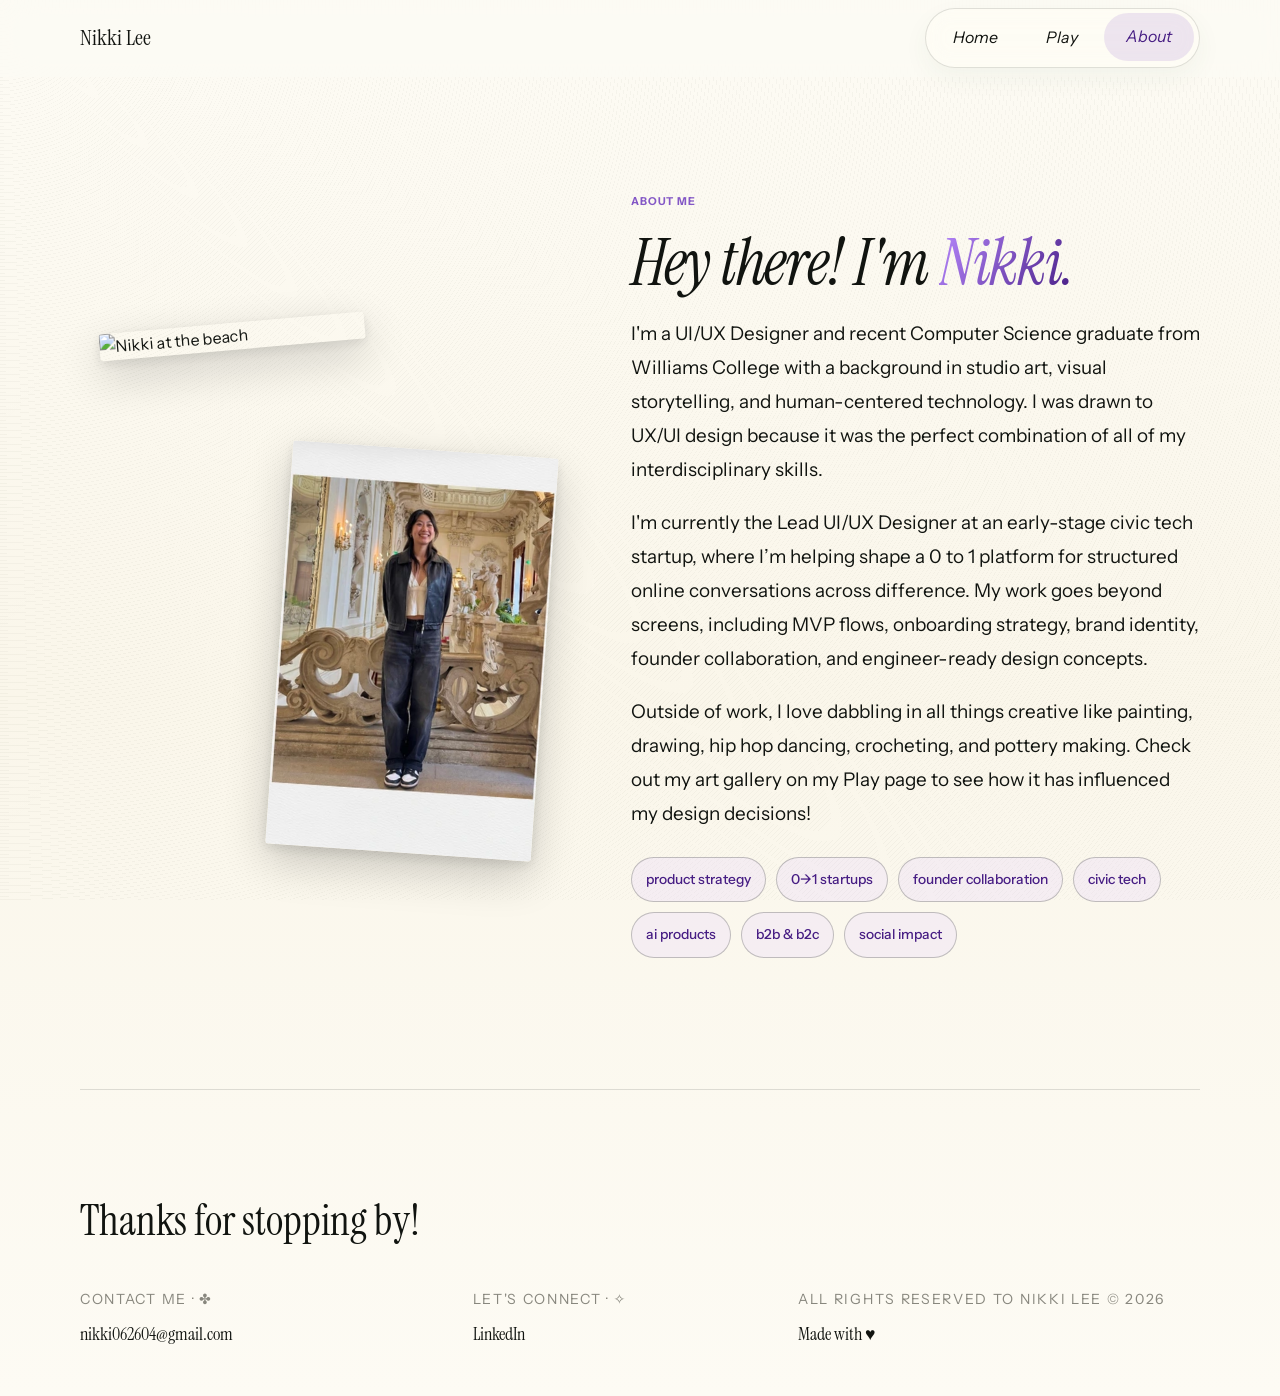
==== commit ab3d1640: "updated content" ====
--- a/about/index.html
+++ b/about/index.html
@@ -19,14 +19,14 @@
     <link rel="stylesheet" href="../styles.css" />
     <script defer src="../script.js"></script>
   </head>
-  <body>
+  <body class="chic-body">
     <a class="skip-link" href="#main">Skip to content</a>
     <div class="grain" aria-hidden="true"></div>
     <div class="cursor-glow" aria-hidden="true"></div>
 
-    <header class="site-header" data-header>
+    <header class="site-header chic-page" data-header>
       <nav class="nav shell" aria-label="Main navigation">
-        <a class="brand" href="../" aria-label="Nikki Lee home">nikki lee</a>
+        <a class="brand" href="../" aria-label="Nikki Lee home">Nikki Lee</a>
 
         <button
           class="nav-toggle"
@@ -40,16 +40,16 @@
         </button>
 
         <div class="nav-pill" id="site-menu" data-nav-menu>
-          <a href="../">home</a>
-          <a href="./">about</a>
-          <a href="../#footer">contact</a>
+          <a href="../">Home</a>
+          <a href="../play/">Play</a>
+          <a href="./" class="is-active">About</a>
         </div>
       </nav>
     </header>
 
     <main id="main">
       <section
-        class="section about-section"
+        class="section about-section chic-page"
         id="about"
         aria-labelledby="about-title"
       >
@@ -71,7 +71,7 @@
           <div data-reveal data-delay="1">
             <p class="micro-label">about me</p>
             <h2 id="about-title" class="about-hello">
-              hey there! i'm <span>nikki.</span>
+              Hey there! I'm <span>Nikki.</span>
             </h2>
           </div>
           <div class="about-copy">
@@ -92,8 +92,9 @@
             <p data-reveal data-delay="4">
               Outside of work, I love dabbling in all things creative like
               painting, drawing, hip hop dancing, crocheting, and pottery
-              making. Check out some of my art pieces below and how they have
-              influenced my design decisions!
+              making. Check out my
+              <a href="../play/">art gallery on my Play page</a>
+              to see how it has influenced my design decisions!
             </p>
             <div
               class="focus-cloud"
@@ -112,213 +113,29 @@
           </div>
         </div>
       </section>
-
-      <section
-        class="section art-gallery-section"
-        id="art-gallery"
-        aria-labelledby="gallery-title"
-      >
-        <div class="shell">
-          <div class="section-bar" data-reveal>
-            <p class="section-kicker">✶ ✧ Art Gallery</p>
-            <span></span>
-          </div>
-          <h2 id="gallery-title" class="sr-only">Art Gallery</h2>
-          <div class="art-grid" data-reveal>
-            <button
-              class="art-item"
-              data-src="../assets/art/Self_Portrait_1.jpg"
-              data-title="Self Portrait 1"
-              data-insight="Six hours of stippling, dot by dot. It showed me that small details build the big picture, a principle I carry into every design decision."
-              aria-label="View Self Portrait 1"
-            >
-              <img
-                src="../assets/art/Self_Portrait_1.jpg"
-                alt="Self Portrait 1"
-                loading="lazy"
-              />
-              <div class="art-overlay">
-                <p class="art-title">Self Portrait 1</p>
-                <p class="art-meta">Ink on paper · 8.5" × 11"</p>
-                <small class="art-story-hint">read story →</small>
-              </div>
-            </button>
-            <button
-              class="art-item"
-              data-src="../assets/art/Villefranche-sur-mer.jpeg"
-              data-title="Villefranche-sur-Mer"
-              data-insight="My final painting class project, where I forced myself experiement with using thick impasto layers, going completely against my typical style. It became my favorite piece, and proof that leaving your comfort zone is where the best work happens."
-              aria-label="View Villefranche-sur-Mer"
-            >
-              <img
-                src="../assets/art/Villefranche-sur-mer.jpeg"
-                alt="Villefranche-sur-Mer"
-                loading="lazy"
-              />
-              <div class="art-overlay">
-                <p class="art-title">Villefranche-sur-Mer</p>
-                <p class="art-meta">Oil on canvas · 16" × 20"</p>
-                <small class="art-story-hint">read story →</small>
-              </div>
-            </button>
-            <button
-              class="art-item"
-              data-src="../assets/art/Kenting.jpeg"
-              data-title="Kenting, Taiwan"
-              data-insight="I added layer after layer, uncertain if the next one would ruin the whole piece. I learned that good work takes time, and iteration is never wasted."
-              aria-label="View Kenting Taiwan"
-            >
-              <img
-                src="../assets/art/Kenting.jpeg"
-                alt="Kenting, Taiwan"
-                loading="lazy"
-              />
-              <div class="art-overlay">
-                <p class="art-title">Kenting, Taiwan</p>
-                <p class="art-meta">Oil on canvas · 16" × 20"</p>
-                <small class="art-story-hint">read story →</small>
-              </div>
-            </button>
-            <button
-              class="art-item"
-              data-src="../assets/art/Contagious.jpeg"
-              data-title="Contagious"
-              data-insight="My very first oil painting! It taught me to embrace unfamiliar tools and find confidence in the beginner's mindset."
-              aria-label="View Contagious"
-            >
-              <img
-                src="../assets/art/Contagious.jpeg"
-                alt="Contagious"
-                loading="lazy"
-              />
-              <div class="art-overlay">
-                <p class="art-title">Contagious</p>
-                <p class="art-meta">Oil on canvas · 16" × 20"</p>
-                <small class="art-story-hint">read story →</small>
-              </div>
-            </button>
-            <button
-              class="art-item"
-              data-src="../assets/art/Self_Portrait_2.jpeg"
-              data-title="Self Portrait 2"
-              data-insight="I attempted this portrait in high school and completely failed. Coming back to it after years taught me that the most rewarding work is often the work you don't give up on."
-              aria-label="View Self Portrait 2"
-            >
-              <img
-                src="../assets/art/Self_Portrait_2.jpeg"
-                alt="Self Portrait 2"
-                loading="lazy"
-              />
-              <div class="art-overlay">
-                <p class="art-title">Self Portrait 2</p>
-                <p class="art-meta">Oil on canvas · 16" × 20"</p>
-                <small class="art-story-hint">read story →</small>
-              </div>
-            </button>
-            <button
-              class="art-item"
-              data-src="../assets/art/Mama_and_Me.jpeg"
-              data-title="Mama and Me"
-              data-insight="I'm very particular about choosing subjects I care about for my art pieces, and the same holds for design. I do my best work when I believe in what I'm building."
-              aria-label="View Mama and Me"
-            >
-              <img
-                src="../assets/art/Mama_and_Me.jpeg"
-                alt="Mama and Me"
-                loading="lazy"
-              />
-              <div class="art-overlay">
-                <p class="art-title">Mama and Me</p>
-                <p class="art-meta">Graphite on paper · 8.5" × 11"</p>
-                <small class="art-story-hint">read story →</small>
-              </div>
-            </button>
-            <button
-              class="art-item"
-              data-src="../assets/art/Jiu_Fen.jpg"
-              data-title="Jiu Fen"
-              data-insight="I've always been drawn to architecture from other places. Exploring the unfamiliar and weaving it back into my own work is something I bring to design too."
-              aria-label="View Jiu Fen"
-            >
-              <img
-                src="../assets/art/Jiu_Fen.jpg"
-                alt="Jiu Fen"
-                loading="lazy"
-              />
-              <div class="art-overlay">
-                <p class="art-title">Jiu Fen</p>
-                <p class="art-meta">Ink on paper · 8.5" × 11"</p>
-                <small class="art-story-hint">read story →</small>
-              </div>
-            </button>
-            <button
-              class="art-item"
-              data-src="../assets/art/Serah.jpeg"
-              data-title="Serah"
-              data-insight="I tried pop art for the first time and hand-painted every single Ben Day dot with no template. It became one of my most loved pieces, and is a reminder that the things you least expect to love are worth trying."
-              aria-label="View Serah"
-            >
-              <img src="../assets/art/Serah.jpeg" alt="Serah" loading="lazy" />
-              <div class="art-overlay">
-                <p class="art-title">Serah</p>
-                <p class="art-meta">Oil on canvas · 18" × 24"</p>
-                <small class="art-story-hint">read story →</small>
-              </div>
-            </button>
-            <button
-              class="art-item"
-              data-src="../assets/art/snowy.jpeg"
-              data-title="Snowy"
-              data-insight="This painting works in reverse: instead of building up darks, every stroke is light on black. This taught me that there's never just one way to approach a problem. Changing your process can change everything."
-              aria-label="View Snowy"
-            >
-              <img src="../assets/art/snowy.jpeg" alt="Snowy" loading="lazy" />
-              <div class="art-overlay">
-                <p class="art-title">Snowy</p>
-                <p class="art-meta">White acrylic ink on canvas · 11" × 14"</p>
-                <small class="art-story-hint">read story →</small>
-              </div>
-            </button>
-          </div>
-        </div>
-      </section>
     </main>
 
     <footer class="footer shell" id="footer">
-      <div>
-        <p>Contact me · ✤</p>
-        <a href="mailto:nikki062604@gmail.com">nikki062604@gmail.com</a>
-      </div>
-      <div>
-        <p>Let's connect · ✧</p>
-        <a
-          href="https://www.linkedin.com/in/nikkilee26/"
-          target="_blank"
-          rel="noreferrer"
-          >LinkedIn</a
-        >
-      </div>
-      <div>
-        <p>All rights reserved to Nikki Lee © <span data-year></span></p>
-        <strong>Made with ♥</strong>
+      <h2 class="footer-title">Thanks for stopping by!</h2>
+      <div class="footer-columns">
+        <div>
+          <p>Contact me · ✤</p>
+          <a href="mailto:nikki062604@gmail.com">nikki062604@gmail.com</a>
+        </div>
+        <div>
+          <p>Let's connect · ✧</p>
+          <a
+            href="https://www.linkedin.com/in/nikkilee26/"
+            target="_blank"
+            rel="noreferrer"
+            >LinkedIn</a
+          >
+        </div>
+        <div>
+          <p>All rights reserved to Nikki Lee © <span data-year></span></p>
+          <strong>Made with ♥</strong>
+        </div>
       </div>
     </footer>
-    <div
-      id="art-lightbox"
-      class="art-lightbox"
-      role="dialog"
-      aria-modal="true"
-      aria-label="Art lightbox"
-    >
-      <button class="art-lightbox-close" aria-label="Close lightbox">✕</button>
-      <div class="art-lightbox-content">
-        <img src="" alt="" />
-        <div class="art-lightbox-info">
-          <p class="art-lightbox-kicker">design insight</p>
-          <h3 class="art-lightbox-title"></h3>
-          <p class="art-lightbox-insight"></p>
-        </div>
-      </div>
-    </div>
   </body>
 </html>
--- a/styles.css
+++ b/styles.css
@@ -1,3 +1,5 @@
+@import url('https://fonts.googleapis.com/css2?family=Instrument+Serif:ital@0;1&family=Instrument+Sans:ital,wght@0,400;0,500;0,600;1,400;1,500&display=swap');
+
 :root {
   color-scheme: light;
   --paper: #f7f2df;
@@ -27,6 +29,15 @@
   --shell: min(1120px, calc(100vw - 40px));
   --header-height: 76px;
   --ease: cubic-bezier(0.22, 1, 0.36, 1);
+  /* ── Figma-matched accent palette (home / about / play) ── */
+  --plum: #8458c6;
+  --plum-deep: #471e84;
+  --lilac: #b98aff;
+  --lilac-deep: #431a81;
+  --chip-lilac-bg: #e4d2ff;
+  --chip-lilac-ink: #471e84;
+  --serif: "Instrument Serif", Georgia, serif;
+  --sans: "Instrument Sans", Inter, ui-sans-serif, system-ui, -apple-system, sans-serif;
 }
 
 * {
@@ -42,13 +53,16 @@
   margin: 0;
   min-height: 100vh;
   color: var(--ink);
-  background:
-    radial-gradient(circle at 6% 4%, rgba(119, 139, 57, 0.18), transparent 32vw),
-    radial-gradient(circle at 96% 12%, rgba(25, 85, 106, 0.13), transparent 28vw),
-    linear-gradient(180deg, var(--paper), #fbf8ee 45%, #f7f8f4 100%);
-  font-family: Inter, ui-sans-serif, system-ui, -apple-system, BlinkMacSystemFont, "Segoe UI", sans-serif;
-  line-height: 1.5;
+  background: linear-gradient(180deg, var(--paper) 0%, #f7f8f4 100vh);
+  font-family: var(--sans);
+  font-size: clamp(0.9rem, 1.4vw, 1rem);
+  line-height: 1.7;
   overflow-x: hidden;
+}
+
+/* ── One continuous off-white flow behind home / about / play ── */
+body.chic-body {
+  background: linear-gradient(180deg, #fdfbf4 0%, #faf6ea 50%, #fdfbf4 100%);
 }
 
 body.case-page {
@@ -138,6 +152,11 @@
   transition: opacity 220ms ease;
 }
 
+/* ── Home / about / play: keep the cursor glow purple past the hero, not green ── */
+.chic-body .cursor-glow {
+  background: radial-gradient(circle, rgba(132, 88, 198, 0.16), transparent 68%);
+}
+
 .shell {
   width: var(--shell);
   margin-inline: auto;
@@ -170,7 +189,7 @@
   font-size: clamp(2rem, 4vw, 3.8rem);
   line-height: 1.15;
   letter-spacing: -0.02em;
-  font-family: Georgia, "Times New Roman", serif;
+  font-family: var(--serif);
 }
 
 .case-problem-card {
@@ -242,13 +261,191 @@
   top: 0;
   z-index: 60;
   min-height: var(--header-height);
-  transition: background-color 220ms ease, border-color 220ms ease, backdrop-filter 220ms ease;
+  background: var(--paper);
+  border-bottom: 1px solid transparent;
+  transition: background-color 320ms ease, border-color 320ms ease, backdrop-filter 320ms ease, box-shadow 320ms ease;
 }
 
 .site-header.is-scrolled {
   background: rgba(247, 242, 223, 0.74);
   border-bottom: 1px solid var(--line);
   backdrop-filter: blur(18px);
+  box-shadow: 0 4px 24px rgba(43, 96, 66, 0.07);
+}
+
+.case-page .site-header {
+  background: #fbfaf4;
+}
+
+.case-page .site-header.is-scrolled {
+  background: rgba(251, 250, 244, 0.82);
+}
+
+.beli-page .site-header {
+  background: #C8DFF8;
+}
+
+.beli-page .site-header.is-scrolled {
+  background: rgba(200, 223, 248, 0.82);
+  border-bottom-color: rgba(15, 82, 179, 0.15);
+  backdrop-filter: blur(18px);
+}
+
+.beli-page .brand {
+  color: #0F52B3;
+}
+
+.beli-page .nav-pill {
+  background: rgba(15, 82, 179, 0.88);
+  border-color: rgba(255, 255, 255, 0.4);
+  box-shadow: 0 16px 36px rgba(15, 82, 179, 0.22);
+}
+
+.beli-page .nav-pill a {
+  color: #fff;
+}
+
+.beli-page .nav-pill a:hover,
+.beli-page .nav-pill a:focus-visible,
+.beli-page .nav-pill a.is-active {
+  background: rgba(255, 255, 255, 0.22);
+  color: #fff;
+}
+
+.beli-page .case-jump a {
+  color: #0F52B3;
+}
+
+.beli-page .case-jump a:hover,
+.beli-page .case-jump a:focus-visible,
+.beli-page .case-jump a.is-active {
+  background: #0F52B3;
+  color: #fff;
+}
+
+.beli-page .back-top {
+  color: #0F52B3;
+}
+.beli-page .back-top::after {
+  background: #0F52B3;
+}
+
+.transit-page .site-header {
+  background: #BED5F2;
+}
+
+.transit-page .site-header.is-scrolled {
+  background: rgba(190, 213, 242, 0.82);
+  border-bottom-color: rgba(10, 58, 128, 0.15);
+  backdrop-filter: blur(18px);
+}
+
+.transit-page .brand {
+  color: #0A3A80;
+}
+
+.transit-page .nav-pill {
+  background: rgba(10, 58, 128, 0.88);
+  border-color: rgba(255, 255, 255, 0.4);
+  box-shadow: 0 16px 36px rgba(10, 58, 128, 0.22);
+}
+
+.transit-page .nav-pill a {
+  color: #fff;
+}
+
+.transit-page .nav-pill a:hover,
+.transit-page .nav-pill a:focus-visible,
+.transit-page .nav-pill a.is-active {
+  background: rgba(255, 255, 255, 0.22);
+  color: #fff;
+}
+
+.transit-page .case-jump a {
+  color: #0A3A80;
+}
+
+.transit-page .case-jump a:hover,
+.transit-page .case-jump a:focus-visible,
+.transit-page .case-jump a.is-active {
+  background: #0A3A80;
+  color: #fff;
+}
+
+.transit-page .back-top {
+  color: #0A3A80;
+}
+.transit-page .back-top::after {
+  background: #0A3A80;
+}
+
+.sorcea-page .site-header {
+  background: #0C2235;
+}
+
+.sorcea-page .site-header.is-scrolled {
+  background: rgba(12, 34, 53, 0.88);
+  border-bottom-color: rgba(255, 255, 255, 0.1);
+  backdrop-filter: blur(18px);
+}
+
+.sorcea-page .brand {
+  color: #f5f0e6;
+}
+
+.sorcea-page .nav-pill {
+  background: rgba(255, 255, 255, 0.1);
+  border-color: rgba(255, 255, 255, 0.2);
+  box-shadow: 0 16px 36px rgba(0, 0, 0, 0.32);
+}
+
+.sorcea-page .nav-pill a {
+  color: #fff;
+}
+
+.sorcea-page .nav-pill a:hover,
+.sorcea-page .nav-pill a:focus-visible,
+.sorcea-page .nav-pill a.is-active {
+  background: rgba(232, 44, 106, 0.55);
+  color: #fff;
+}
+
+.sorcea-page .case-jump {
+  background: rgba(12, 34, 53, 0.85);
+  border-color: rgba(255, 255, 255, 0.15);
+  box-shadow: 0 16px 36px rgba(0, 0, 0, 0.35);
+}
+
+.sorcea-page .case-jump a {
+  color: rgba(255, 255, 255, 0.75);
+}
+
+.sorcea-page .case-jump a:hover,
+.sorcea-page .case-jump a:focus-visible,
+.sorcea-page .case-jump a.is-active {
+  background: #E82C6A;
+  color: #fff;
+}
+
+.sorcea-page .back-top {
+  color: #E82C6A;
+}
+.sorcea-page .back-top::after {
+  background: #E82C6A;
+}
+
+@media (max-width: 960px) {
+  .beli-page .nav-pill {
+    background: rgba(15, 82, 179, 0.96);
+  }
+
+  .transit-page .nav-pill {
+    background: rgba(10, 58, 128, 0.96);
+  }
+
+  .sorcea-page .nav-pill {
+    background: rgba(12, 34, 53, 0.96);
+  }
 }
 
 .nav {
@@ -263,28 +460,131 @@
   position: relative;
   z-index: 70;
   color: var(--forest);
-  font-size: clamp(1.08rem, 2vw, 1.35rem);
-  font-weight: 800;
-  letter-spacing: -0.035em;
-}
-
-.brand::after {
-  content: "";
+  font-family: var(--serif);
+  font-weight: 400;
+  font-size: clamp(1.15rem, 2vw, 1.4rem);
+  letter-spacing: 0;
+}
+
+/* ── Figma-matched chrome: home / about / play ── */
+.chic-page.site-header {
+  background: rgba(253, 251, 244, 0.75);
+  backdrop-filter: blur(16px);
+  -webkit-backdrop-filter: blur(16px);
+  border-bottom: 1px solid transparent;
+}
+
+.chic-page.site-header.is-scrolled {
+  background: rgba(253, 251, 244, 0.94);
+  border-bottom-color: rgba(35, 45, 35, 0.08);
+  box-shadow: 0 4px 20px rgba(35, 45, 35, 0.05);
+}
+
+.chic-page.site-header .brand,
+.chic-page .brand {
+  color: var(--ink);
+}
+
+.chic-page.site-header .nav-toggle {
+  border-color: var(--line);
+  color: var(--plum-deep);
+}
+
+.section-title-serif {
+  margin: 0 0 32px;
+  font-family: var(--serif);
+  font-weight: 400;
+  color: var(--ink);
+  font-size: clamp(1.6rem, 3vw, 2.25rem);
+  letter-spacing: -0.01em;
+}
+
+.chic-page .micro-label {
+  color: var(--plum);
+}
+
+.play-intro-section {
+  padding-bottom: clamp(24px, 3vw, 40px);
+}
+
+.play-intro {
+  max-width: 640px;
+}
+
+.play-intro p {
+  margin: 14px 0 0;
+  color: var(--ink-soft);
+  font-family: var(--sans);
+  font-size: 1rem;
+  line-height: 1.7;
+}
+
+/* ── Scroll cue: nudges visitors to scroll down to the art grid ── */
+.scroll-cue {
+  display: flex;
+  flex-direction: column;
+  align-items: center;
+  gap: 12px;
+  width: fit-content;
+  margin: 44px auto 0;
+  color: var(--ink-soft);
+  text-decoration: none;
+  transition: color 0.2s ease, transform 0.2s ease;
+  animation: scrollCueFloat 2.4s ease-in-out infinite;
+}
+
+.scroll-cue:hover,
+.scroll-cue:focus-visible {
+  color: var(--plum);
+}
+
+.scroll-cue-label {
+  font-family: var(--sans);
+  font-style: italic;
+  font-size: 0.88rem;
+  letter-spacing: 0.01em;
+}
+
+.scroll-cue-mouse {
+  width: 24px;
+  height: 38px;
+  border: 2px solid currentColor;
+  border-radius: 999px;
+  position: relative;
+}
+
+.scroll-cue-wheel {
   position: absolute;
-  left: 0;
-  right: 0;
-  bottom: -4px;
-  height: 2px;
-  border-radius: 10px;
+  top: 6px;
+  left: 50%;
+  width: 4px;
+  height: 8px;
+  border-radius: 999px;
   background: currentColor;
-  transform: scaleX(0);
-  transform-origin: left;
-  transition: transform 220ms var(--ease);
-}
-
-.brand:hover::after,
-.brand:focus-visible::after {
-  transform: scaleX(1);
+  transform: translateX(-50%);
+  animation: scrollCueWheel 1.6s ease-in-out infinite;
+}
+
+@keyframes scrollCueFloat {
+  0%, 100% { transform: translateY(0); }
+  50% { transform: translateY(8px); }
+}
+
+@keyframes scrollCueWheel {
+  0% { transform: translate(-50%, 0); opacity: 1; }
+  60% { transform: translate(-50%, 12px); opacity: 0; }
+  61% { transform: translate(-50%, 0); opacity: 0; }
+  100% { transform: translate(-50%, 0); opacity: 1; }
+}
+
+@media (prefers-reduced-motion: reduce) {
+  .scroll-cue {
+    animation: none;
+  }
+
+  .scroll-cue-wheel {
+    animation: none;
+  }
 }
 
 .nav-pill {
@@ -303,17 +603,37 @@
   border-radius: var(--radius-pill);
   padding: 10px 22px;
   color: var(--paper-soft);
-  font-family: ui-monospace, SFMono-Regular, Menlo, Monaco, Consolas, "Liberation Mono", monospace;
-  font-size: 0.91rem;
-  letter-spacing: -0.04em;
+  font-family: var(--sans);
+  font-style: italic;
+  font-size: 1rem;
+  letter-spacing: 0;
   transition: background-color 180ms ease, color 180ms ease, transform 180ms ease;
 }
 
 .nav-pill a:hover,
 .nav-pill a:focus-visible,
 .nav-pill a.is-active {
-  background: var(--paper-soft);
+  background: rgba(132, 88, 198, 0.55);
+  color: #fff;
+  transform: translateY(-1px);
+}
+
+/* ── Home / about / play: pill nav in the same light beige as the page ── */
+.chic-page .nav-pill {
+  background: rgba(255, 253, 244, 0.55);
+  border: 1px solid var(--line);
+  box-shadow: 0 10px 26px rgba(43, 96, 66, 0.05);
+}
+
+.chic-page .nav-pill a {
   color: var(--ink);
+}
+
+.chic-page .nav-pill a:hover,
+.chic-page .nav-pill a:focus-visible,
+.chic-page .nav-pill a.is-active {
+  background: rgba(132, 88, 198, 0.14);
+  color: var(--plum-deep);
   transform: translateY(-1px);
 }
 
@@ -375,7 +695,7 @@
   font-weight: 800;
   text-transform: uppercase;
   letter-spacing: 0.08em;
-  font-size: 0.78rem;
+  font-size: 0.68rem;
 }
 
 .case-eyebrow,
@@ -383,7 +703,7 @@
 .case-subtitle {
   margin: 0 0 14px;
   color: var(--muted);
-  font-family: ui-monospace, SFMono-Regular, Menlo, Monaco, Consolas, "Liberation Mono", monospace;
+  font-family: var(--sans);
   font-weight: 400;
   text-transform: uppercase;
   letter-spacing: 0.12em;
@@ -398,9 +718,11 @@
   padding: 12px 22px;
   border-radius: var(--radius-pill);
   border: 1px solid transparent;
-  font-family: ui-monospace, SFMono-Regular, Menlo, Monaco, Consolas, "Liberation Mono", monospace;
-  font-weight: 750;
-  letter-spacing: -0.04em;
+  font-family: var(--sans);
+  font-weight: 400;
+  font-size: 0.72rem;
+  letter-spacing: 0.1em;
+  text-transform: uppercase;
   line-height: 1;
   cursor: pointer;
   transition: transform 200ms var(--ease), box-shadow 200ms var(--ease), background-color 200ms ease, color 200ms ease, border-color 200ms ease;
@@ -442,9 +764,11 @@
   align-items: center;
   gap: 6px;
   color: var(--forest);
-  font-family: ui-monospace, SFMono-Regular, Menlo, Monaco, Consolas, "Liberation Mono", monospace;
-  font-weight: 800;
-  letter-spacing: -0.04em;
+  font-family: var(--sans);
+  font-weight: 400;
+  font-size: 0.72rem;
+  letter-spacing: 0.1em;
+  text-transform: uppercase;
 }
 
 .back-link {
@@ -482,24 +806,24 @@
 .tag-row {
   display: flex;
   flex-wrap: wrap;
-  gap: 10px;
-  margin: 18px 0 20px;
+  gap: 6px;
+  margin: 8px 0 6px;
 }
 
 .tag-row span {
   display: inline-flex;
   align-items: center;
   justify-content: center;
-  min-height: 32px;
-  padding: 7px 16px;
+  min-height: 30px;
+  padding: 6px 14px;
   border-radius: 999px;
   background: var(--sage);
   color: var(--forest-dark);
-  font-family: ui-monospace, SFMono-Regular, Menlo, Monaco, Consolas, "Liberation Mono", monospace;
-  font-size: 0.78rem;
-  font-weight: 400;
+  font-family: var(--sans);
+  font-size: 0.72rem;
+  font-weight: 600;
   text-transform: uppercase;
-  letter-spacing: 0.08em;
+  letter-spacing: 0.04em;
 }
 
 .interactive-card {
@@ -514,6 +838,10 @@
   display: grid;
   align-items: center;
   padding-block: clamp(58px, 8vw, 118px);
+  background:
+    radial-gradient(circle at 6% 4%, rgba(119, 139, 57, 0.18), transparent 32vw),
+    radial-gradient(circle at 96% 12%, rgba(25, 85, 106, 0.13), transparent 28vw),
+    var(--paper);
 }
 
 .hero-home::before {
@@ -526,6 +854,23 @@
   background: linear-gradient(90deg, transparent, rgba(43, 96, 66, 0.22), transparent);
 }
 
+.hero-home--centered::before {
+  display: none;
+}
+
+.hero-home::after {
+  content: "";
+  position: absolute;
+  inset: 0;
+  background: radial-gradient(
+    500px circle at var(--cursor-x, 50%) var(--cursor-y, 50%),
+    rgba(119, 139, 57, 0.13),
+    transparent 60%
+  );
+  pointer-events: none;
+  z-index: 1;
+}
+
 .hero-home-grid {
   display: grid;
   grid-template-columns: 0.85fr 1.15fr;
@@ -533,22 +878,107 @@
   align-items: center;
 }
 
+/* ── Figma-matched centered hero (no portrait image) ── */
+.hero-home--centered {
+  background: radial-gradient(circle at 50% 0%, rgba(230, 218, 196, 0.4), transparent 46vw);
+  min-height: 92vh;
+  display: flex;
+  align-items: center;
+  padding-block: clamp(72px, 10vw, 132px) clamp(48px, 7vw, 84px);
+}
+
+.hero-home--centered::after {
+  background: radial-gradient(
+    260px circle at var(--cursor-x, 50%) var(--cursor-y, 50%),
+    rgba(132, 88, 198, 0.14),
+    transparent 60%
+  );
+}
+
+.hero-home--centered .hero-copy {
+  max-width: 720px;
+  margin-inline: auto;
+  text-align: left;
+  position: relative;
+  z-index: 2;
+}
+
+.hero-home--centered .hero-intro {
+  text-align: center;
+  margin-inline: auto;
+  color: #8b8b8b;
+}
+
+.hero-home--centered .hero-actions {
+  justify-content: center;
+}
+
+.hero-home--centered .button-primary {
+  background: linear-gradient(90deg, var(--plum), var(--plum-deep));
+  font-family: var(--sans);
+  font-style: normal;
+  text-transform: none;
+  letter-spacing: 0;
+  font-size: 0.95rem;
+  box-shadow: 0 14px 26px rgba(132, 88, 198, 0.28);
+}
+
+.hero-home--centered .button-primary:hover,
+.hero-home--centered .button-primary:focus-visible {
+  background: linear-gradient(90deg, var(--plum), var(--plum-deep));
+  filter: brightness(1.06);
+  box-shadow: 0 18px 34px rgba(132, 88, 198, 0.34);
+}
+
+.hero-home--centered .button-quiet {
+  background: none;
+  border-color: transparent;
+  color: var(--ink);
+  font-family: var(--sans);
+  text-transform: none;
+  letter-spacing: 0;
+  font-size: 0.95rem;
+}
+
+.hero-home--centered .button-quiet:hover,
+.hero-home--centered .button-quiet:focus-visible {
+  background: none;
+  border-color: transparent;
+  color: var(--plum);
+}
+
 .hero-copy h1 {
   margin: 0;
-  font-family: Georgia, "Times New Roman", serif;
+  font-family: var(--serif);
   color: var(--forest);
-  font-size: clamp(1.8rem, 4.2vw, 3.2rem);
+  font-size: clamp(2rem, 4.6vw, 3.8rem);
   font-weight: 600;
   line-height: 1.15;
   letter-spacing: -0.02em;
   text-transform: none;
 }
 
+.hero-home--centered .hero-copy h1 {
+  color: var(--ink);
+  font-weight: 400;
+  text-align: center;
+}
+
 .hero-role {
-  display: block;
+  display: inline-block;
+  min-width: 12.7ch;
+  text-align: left;
   font-style: italic;
-  color: #87a96b;
+  color: var(--teal);
+  letter-spacing: -0.01em;
   transition: opacity 0.3s ease;
+}
+
+.hero-home--centered .hero-role {
+  background: linear-gradient(120deg, var(--lilac), var(--lilac-deep));
+  -webkit-background-clip: text;
+  background-clip: text;
+  color: transparent;
 }
 
 .hero-role.is-fading {
@@ -615,8 +1045,8 @@
   max-width: 660px;
   margin: 26px 0 0;
   color: var(--ink);
-  font-size: clamp(1.08rem, 2vw, 1.28rem);
-  line-height: 1.75;
+  font-size: clamp(0.9rem, 1.4vw, 1rem);
+  line-height: 1.7;
 }
 
 .hero-actions {
@@ -721,7 +1151,7 @@
 
 .round-stamp span {
   position: absolute;
-  font-family: Georgia, "Times New Roman", serif;
+  font-family: var(--serif);
   font-size: 0.72rem;
   text-transform: uppercase;
   letter-spacing: 0.13em;
@@ -751,6 +1181,10 @@
 /* Work */
 .work-section {
   background: linear-gradient(180deg, rgba(255,255,255,0.72), rgba(251, 250, 245, 0.94));
+}
+
+.work-section.chic-page {
+  background: none;
 }
 
 .section-bar {
@@ -773,132 +1207,144 @@
   white-space: nowrap;
 }
 
+/* ── Soft rhythm break between home sections — no hard seam ── */
+.section-divider {
+  width: var(--shell);
+  max-width: 100%;
+  height: 1px;
+  margin: 0 auto;
+  background: linear-gradient(90deg, transparent, rgba(35, 45, 35, 0.07) 50%, transparent);
+}
+
 .work-list {
   display: grid;
-  gap: clamp(28px, 4vw, 48px);
+  grid-template-columns: 1fr 1fr;
+  gap: clamp(24px, 3.5vw, 40px) clamp(20px, 2.5vw, 32px);
+}
+
+/* Instrument Sans everywhere in the work cards (Figma has no monospace) */
+.work-section .project-index {
+  font-family: var(--sans);
+  color: var(--plum);
+  font-weight: 500;
+  letter-spacing: 0.02em;
+}
+
+.work-section .project-subtitle {
+  font-family: var(--sans);
+  letter-spacing: 0.06em;
+}
+
+.work-section .tag-row span {
+  min-height: 22px;
+  padding: 3px 10px;
+  border: 1px solid var(--line-strong);
+  background: rgba(228, 210, 255, 0.28);
+  color: var(--chip-lilac-ink);
+  font-weight: 500;
+  font-size: 0.65rem;
+  text-transform: none;
+  letter-spacing: 0;
 }
 
 .work-card {
-  display: grid;
-  grid-template-columns: minmax(260px, 0.95fr) minmax(280px, 1.05fr);
-  gap: clamp(28px, 4vw, 60px);
-  align-items: center;
-  padding: clamp(24px, 3vw, 38px);
-  border: 1px solid var(--line);
-  border-radius: var(--radius-lg);
-  background: rgba(255, 255, 255, 0.86);
-  box-shadow: var(--shadow-card);
-  transition: transform 220ms var(--ease), box-shadow 220ms var(--ease), border-color 220ms ease;
-}
-
-.work-card:hover,
-.work-card:focus-visible {
-  --ty: -5px;
-  border-color: rgba(43, 96, 66, 0.28);
-  box-shadow: 0 28px 70px rgba(29, 38, 30, 0.18);
-}
+  display: flex;
+  flex-direction: column;
+  gap: 0;
+  padding: 0;
+  border: none;
+  border-radius: 0;
+  background: none;
+  box-shadow: none;
+}
+
 
 /* ── Featured work card ── */
-.work-card--featured {
-  background:
-    radial-gradient(ellipse at 92% 8%, rgba(255, 63, 133, 0.14) 0%, transparent 42%),
-    linear-gradient(145deg, #061c45 0%, #0b2e60 55%, #0e3a6e 100%);
-  border-color: rgba(255, 255, 255, 0.1);
-  padding: clamp(28px, 3.5vw, 48px);
-}
-
-.work-card--featured:hover,
-.work-card--featured:focus-visible {
-  border-color: rgba(255, 63, 133, 0.3);
-  box-shadow: 0 32px 80px rgba(6, 28, 69, 0.55);
-}
-
-.work-card--featured .project-index {
-  color: rgba(255, 255, 255, 0.38);
-}
-
-.work-card--featured .work-copy h2 {
-  color: #fff;
-}
-
-.work-card--featured .project-subtitle {
-  color: rgba(255, 255, 255, 0.48);
-}
-
-.work-card--featured .work-copy > p:last-of-type {
-  color: rgba(255, 255, 255, 0.7);
-}
-
-.work-card--featured .text-arrow {
-  color: rgba(255, 255, 255, 0.85);
-}
 
 .featured-badge {
+  position: absolute;
+  top: 12px;
+  left: 12px;
   display: inline-flex;
   align-items: center;
   gap: 5px;
-  padding: 4px 12px;
+  padding: 4px 11px;
   border-radius: 999px;
-  background: rgba(255, 63, 133, 0.14);
-  border: 1px solid rgba(255, 63, 133, 0.38);
-  color: #ff7eb5;
-  font-size: 0.7rem;
+  background: rgba(0, 0, 0, 0.52);
+  border: 1px solid rgba(255, 255, 255, 0.2);
+  backdrop-filter: blur(8px);
+  -webkit-backdrop-filter: blur(8px);
+  color: #fff;
+  font-size: 0.65rem;
   font-weight: 700;
   letter-spacing: 0.1em;
   text-transform: uppercase;
   font-family: ui-monospace, SFMono-Regular, Menlo, Monaco, Consolas, "Liberation Mono", monospace;
-  margin-bottom: 12px;
 }
 
 .work-image {
+  position: relative;
   overflow: hidden;
-  border-radius: 16px;
-  background: var(--teal);
-  box-shadow: 0 12px 28px rgba(20, 43, 51, 0.12);
+  border-radius: 0;
+  background: var(--paper-warm);
+  width: 100%;
+  aspect-ratio: 16 / 9;
+  flex-shrink: 0;
 }
 
 .work-image img {
   width: 100%;
-  aspect-ratio: 16 / 9;
+  height: 100%;
   object-fit: cover;
-  transition: transform 500ms var(--ease), filter 500ms var(--ease);
-}
-
-.work-card:hover .work-image img,
-.work-card:focus-visible .work-image img {
-  transform: scale(1.035);
-  filter: saturate(1.04) contrast(1.02);
+  display: block;
+  transition: transform 500ms var(--ease);
+}
+
+.work-card:hover .work-image img {
+  transform: scale(1.04);
+}
+
+
+
+.work-copy {
+  padding: 12px 0 0;
+  display: flex;
+  flex-direction: column;
 }
 
 .work-copy h2 {
-  margin: 0;
-  font-family: Georgia, "Times New Roman", serif;
-  font-size: clamp(1.6rem, 3.2vw, 2.4rem);
+  margin: 2px 0 0;
+  font-family: var(--serif);
+  font-size: clamp(1.7rem, 2.8vw, 2.2rem);
   line-height: 1.15;
-  letter-spacing: -0.02em;
+  letter-spacing: -0.01em;
+  color: var(--ink);
 }
 
 .project-subtitle {
-  margin: 8px 0 0;
+  margin: 3px 0 0;
   color: var(--muted);
-  font-family: ui-monospace, SFMono-Regular, Menlo, Monaco, Consolas, "Liberation Mono", monospace;
-  font-size: 1.04rem;
+  font-family: var(--sans);
+  font-size: 0.7rem;
   font-weight: 400;
   text-transform: uppercase;
   letter-spacing: 0.12em;
 }
 
 .work-copy > p:last-of-type {
-  margin: 0 0 18px;
-  max-width: 520px;
-  color: var(--ink);
-  font-size: clamp(1.04rem, 1.7vw, 1.22rem);
-  line-height: 1.65;
+  margin: 4px 0 0;
+  color: var(--ink-muted);
+  font-size: clamp(0.78rem, 1.2vw, 0.88rem);
+  line-height: 1.5;
 }
 
 /* About / contact / footer */
 .about-section {
   background: var(--paper-soft);
+}
+
+.about-section.chic-page {
+  background: none;
 }
 
 .about-grid {
@@ -946,7 +1392,7 @@
 }
 
 .about-hello {
-  font-family: Georgia, "Times New Roman", serif;
+  font-family: var(--serif);
   font-style: italic;
   font-weight: 400;
   letter-spacing: -0.02em;
@@ -955,7 +1401,10 @@
 }
 
 .about-hello span {
-  color: var(--moss);
+  background: linear-gradient(120deg, var(--lilac), var(--lilac-deep));
+  -webkit-background-clip: text;
+  background-clip: text;
+  color: transparent;
 }
 
 .about-grid h2,
@@ -965,14 +1414,16 @@
 .overview-copy h2,
 .other-work h2 {
   margin: 0;
-  font-family: Georgia, "Times New Roman", serif;
+  font-family: var(--serif);
   font-size: clamp(1.3rem, 2.4vw, 2rem);
+  font-weight: 400;
   line-height: 1.2;
   letter-spacing: -0.02em;
 }
 
 .narrative-block h3 {
-  font-family: Georgia, "Times New Roman", serif;
+  font-family: var(--serif);
+  font-weight: 400;
   line-height: 1.25;
   letter-spacing: -0.01em;
 }
@@ -1004,9 +1455,10 @@
   padding: 10px 14px;
   border: 1px solid var(--line-strong);
   border-radius: var(--radius-pill);
-  background: rgba(207, 227, 211, 0.42);
-  color: var(--forest-dark);
-  font-family: ui-monospace, SFMono-Regular, Menlo, Monaco, Consolas, "Liberation Mono", monospace;
+  background: rgba(228, 210, 255, 0.28);
+  color: var(--chip-lilac-ink);
+  font-family: var(--sans);
+  font-weight: 500;
   font-size: 0.86rem;
   cursor: default;
   transition: background 0.22s ease, color 0.22s ease, border-color 0.22s ease, transform 0.22s ease;
@@ -1016,19 +1468,15 @@
   transform: scale(1.06);
   color: #fff;
   border-color: transparent;
-}
-
-.focus-cloud span:nth-child(1):hover { background: #ff3f85; }
-.focus-cloud span:nth-child(2):hover { background: #5b8ee6; }
-.focus-cloud span:nth-child(3):hover { background: #f0a500; }
-.focus-cloud span:nth-child(4):hover { background: #3dbfa8; }
-.focus-cloud span:nth-child(5):hover { background: #a87fd4; }
-.focus-cloud span:nth-child(6):hover { background: #e85d5d; }
-.focus-cloud span:nth-child(7):hover { background: #87a96b; }
-
+  background: rgba(132, 88, 198, 0.85);
+}
 /* ── Art Gallery ── */
 .art-gallery-section {
   background: var(--paper-soft);
+}
+
+.art-gallery-section.chic-page {
+  background: none;
 }
 
 .art-grid {
@@ -1091,7 +1539,7 @@
   margin: 0;
   color: rgba(255,255,255,0.84);
   font-size: 0.8rem;
-  font-family: ui-monospace, SFMono-Regular, Menlo, Monaco, Consolas, "Liberation Mono", monospace;
+  font-family: var(--sans);
 }
 
 .art-story-hint {
@@ -1130,26 +1578,45 @@
 }
 
 .footer {
+  padding-block: clamp(56px, 8vw, 96px) 46px;
+  border-top: 1px solid var(--line);
+  color: var(--ink);
+}
+
+.footer-title {
+  margin: 0 0 32px;
+  font-family: var(--serif);
+  font-weight: 400;
+  font-size: clamp(1.8rem, 3.4vw, 2.6rem);
+  color: var(--ink);
+}
+
+.footer-columns {
   display: grid;
   grid-template-columns: 1.1fr 0.9fr 1.2fr;
   gap: 24px;
-  padding-block: 34px 46px;
-  border-top: 1px solid var(--line);
-  color: var(--ink);
 }
 
 .footer p {
   margin: 0 0 8px;
   color: var(--muted);
+  font-family: var(--sans);
+  font-size: clamp(0.72rem, 1.1vw, 0.88rem);
+  font-weight: 400;
   text-transform: uppercase;
-  font-size: 0.88rem;
-  letter-spacing: 0.02em;
+  letter-spacing: 0.12em;
 }
 
 .footer a,
 .footer strong {
-  font-size: 1.06rem;
-  font-weight: 800;
+  font-family: var(--serif);
+  font-size: 1.1rem;
+  font-weight: 400;
+}
+
+.footer a:hover,
+.footer a:focus-visible {
+  color: var(--plum);
 }
 
 /* Case page */
@@ -1192,15 +1659,15 @@
 .case-intro h1 {
   max-width: 930px;
   margin: 0;
-  font-size: clamp(2.45rem, 5vw, 5rem);
+  font-size: clamp(2.9rem, 6vw, 5.8rem);
   line-height: 1.05;
-  letter-spacing: -0.03em;
+  letter-spacing: 2px;
 }
 
 .case-subtitle {
   margin: 14px 0 0;
   color: var(--muted);
-  font-family: ui-monospace, SFMono-Regular, Menlo, Monaco, Consolas, "Liberation Mono", monospace;
+  font-family: var(--sans);
   font-weight: 400;
   text-transform: uppercase;
   letter-spacing: 0.12em;
@@ -1263,9 +1730,9 @@
   top: calc(var(--header-height) + 10px);
   z-index: 45;
   display: flex;
-  justify-content: center;
-  gap: 10px;
-  padding: 12px;
+  justify-content: flex-start;
+  gap: 6px;
+  padding: 10px 18px;
   border: 1px solid var(--line);
   border-radius: var(--radius-pill);
   background: rgba(255, 253, 244, 0.82);
@@ -1281,11 +1748,14 @@
 
 .case-jump a {
   flex: 0 0 auto;
-  padding: 9px 16px;
+  padding: 12px 28px;
   border-radius: var(--radius-pill);
   color: var(--forest-dark);
-  font-family: ui-monospace, SFMono-Regular, Menlo, Monaco, Consolas, "Liberation Mono", monospace;
-  font-weight: 800;
+  font-family: var(--sans);
+  font-size: 1rem;
+  font-weight: 700;
+  letter-spacing: 0.04em;
+  text-transform: uppercase;
   transition: background-color 180ms ease, color 180ms ease;
 }
 
@@ -1329,24 +1799,27 @@
   display: inline-block;
   margin-bottom: 28px;
   color: var(--ink);
-  font-family: Georgia, "Times New Roman", serif;
+  font-family: var(--serif);
   font-size: 1.05rem;
 }
 
-.insight-card h3,
 .solution-copy h3,
 .split-note h3 {
   margin: 0 0 8px;
   font-size: clamp(1.1rem, 1.8vw, 1.4rem);
+  font-weight: 400;
   line-height: 1.1;
-  letter-spacing: -0.03em;
-}
-
+  letter-spacing: -0.01em;
+}
+
+.insight-card h3,
 .metric-card h3 {
   margin: 0 0 10px;
+  font-family: var(--sans);
   font-size: clamp(1.1rem, 1.8vw, 1.4rem);
+  font-weight: 700;
   line-height: 1.1;
-  letter-spacing: -0.03em;
+  letter-spacing: -0.01em;
 }
 
 .insight-card p {
@@ -1423,7 +1896,7 @@
 
 .principle-group > h3 {
   margin: 0 0 16px;
-  font-family: Georgia, "Times New Roman", serif;
+  font-family: var(--serif);
   font-size: clamp(1.3rem, 2.4vw, 2rem);
   font-weight: 400;
   line-height: 1.2;
@@ -1434,6 +1907,7 @@
   display: grid;
   grid-template-columns: repeat(3, minmax(0, 1fr));
   gap: 22px;
+  margin-top: 24px;
 }
 
 .principle-grid article {
@@ -1567,6 +2041,7 @@
 .compact-list {
   font-size: 1.04rem;
   line-height: 1.55;
+  gap: 6px;
 }
 
 .metric-grid {
@@ -1656,8 +2131,10 @@
 
 .small-work-card h3 {
   margin: 14px 0 4px;
+  font-family: var(--sans);
+  font-weight: 700;
   font-size: 1.1rem;
-  letter-spacing: -0.04em;
+  letter-spacing: -0.01em;
 }
 
 /* Reveal + toast */
@@ -1724,7 +2201,7 @@
     margin-top: -20px;
   }
 
-  .work-card {
+  .work-list {
     grid-template-columns: 1fr;
   }
 
@@ -1737,7 +2214,7 @@
   .problem-grid,
   .metric-grid,
   .other-work-grid,
-  .footer {
+  .footer-columns {
     grid-template-columns: 1fr;
   }
 
@@ -1786,6 +2263,12 @@
     transition: opacity 200ms ease, transform 200ms var(--ease);
   }
 
+  .chic-page .nav-pill {
+    background: rgba(253, 251, 244, 0.97);
+    border-color: var(--line-strong);
+    box-shadow: 0 18px 40px rgba(35, 45, 35, 0.14);
+  }
+
   .nav-pill.is-open {
     opacity: 1;
     transform: translateY(0);
@@ -1798,7 +2281,7 @@
   }
 
   .hero-copy h1 {
-    font-family: Georgia, "Times New Roman", serif;
+    font-family: var(--serif);
     font-size: clamp(2rem, 8.5vw, 3.2rem);
     font-weight: 600;
     text-transform: none;
@@ -1864,17 +2347,9 @@
   }
 
   .work-card {
-    padding: 18px;
     border-radius: 22px;
   }
 
-  .tag-row span {
-    min-height: 30px;
-    padding: 7px 12px;
-    font-size: 0.72rem;
-  }
-
-  .case-intro h1,
   .about-grid h2,
   .contact-panel h2,
   .narrative-block h2,
@@ -1892,7 +2367,7 @@
     height: 340px;
     object-fit: cover;
     object-position: top center;
-    border-radius: 16px;
+    border-radius: 0;
   }
 
   .case-jump {
@@ -1954,10 +2429,11 @@
 
 .iteration-heading h3 {
   margin: 0;
-  font-family: Georgia, "Times New Roman", serif;
+  font-family: var(--serif);
   font-size: clamp(1.3rem, 2.4vw, 2rem);
+  font-weight: 400;
   line-height: 1.2;
-  letter-spacing: -0.02em;
+  letter-spacing: -0.01em;
 }
 
 .iteration-heading p {
@@ -2148,9 +2624,10 @@
 }
 
 .subsection > h3,
+.subsection-pair-item > h3,
 .color-palette h3 {
   margin: 0 0 14px;
-  font-family: Georgia, "Times New Roman", serif;
+  font-family: var(--serif);
   color: var(--forest-dark);
   font-size: clamp(1.3rem, 2.4vw, 2rem);
   line-height: 1.2;
@@ -2158,8 +2635,21 @@
 }
 
 .subsection > p,
+.subsection-pair-item > p,
 .color-palette > p {
   max-width: none;
+}
+
+.subsection-pair {
+  display: grid;
+  grid-template-columns: repeat(2, minmax(0, 1fr));
+  gap: 40px;
+}
+
+@media (max-width: 720px) {
+  .subsection-pair {
+    grid-template-columns: 1fr;
+  }
 }
 
 .wide-artifact,
@@ -2206,6 +2696,15 @@
   margin: 0;
 }
 
+.image-grid .artifact-card {
+  display: flex;
+  flex-direction: column;
+}
+
+.image-grid .artifact-card figcaption {
+  margin-top: auto;
+}
+
 .image-grid .artifact-card img {
   max-height: 380px;
   object-fit: contain;
@@ -2229,19 +2728,14 @@
 .quote-grid blockquote,
 .large-quote {
   margin: 0;
-  padding: clamp(24px, 4vw, 36px);
-  border: 1px solid var(--line);
-  border-left: 6px solid var(--forest);
-  border-radius: 26px;
-  background:
-    radial-gradient(circle at 100% 0%, rgba(207, 227, 211, 0.45), transparent 34%),
-    #fff;
-  box-shadow: 0 18px 38px rgba(35, 45, 35, 0.08);
-  color: var(--forest-dark);
-  font-size: clamp(1.08rem, 2vw, 1.42rem);
-  font-weight: 780;
-  line-height: 1.38;
-  letter-spacing: -0.035em;
+  padding: 4px 0 4px 22px;
+  border-left: 4px solid rgba(15, 82, 179, 0.45);
+  color: var(--ink);
+  font-size: 1.08rem;
+  font-style: italic;
+  font-weight: 400;
+  line-height: 1.6;
+  letter-spacing: normal;
 }
 
 .large-quote cite,
@@ -2281,7 +2775,7 @@
 
 .hmw-panel h3 {
   margin: 0;
-  font-family: Georgia, "Times New Roman", serif;
+  font-family: var(--serif);
   color: var(--forest-dark);
   font-size: clamp(1.3rem, 2.4vw, 2rem);
   line-height: 1.2;
@@ -2357,7 +2851,7 @@
 .pain-addressed {
   margin-top: 16px !important;
   color: var(--forest-dark) !important;
-  font-family: ui-monospace, SFMono-Regular, Menlo, Monaco, Consolas, "Liberation Mono", monospace;
+  font-family: var(--sans);
   font-size: 0.95rem !important;
 }
 
@@ -2407,7 +2901,7 @@
   justify-items: center;
   min-width: 76px;
   color: var(--ink-soft);
-  font-family: ui-monospace, SFMono-Regular, Menlo, Monaco, Consolas, "Liberation Mono", monospace;
+  font-family: var(--sans);
   font-size: 0.78rem;
   font-weight: 800;
 }
@@ -2535,7 +3029,7 @@
 
 .phone-feature h3 {
   margin: 0 0 18px;
-  font-family: Georgia, "Times New Roman", serif;
+  font-family: var(--serif);
   color: var(--forest-dark);
   font-size: clamp(1.3rem, 2.4vw, 2rem);
   line-height: 1.2;
@@ -2674,6 +3168,10 @@
   mix-blend-mode: screen;
 }
 
+.dialogue-page .site-header {
+  background: transparent;
+}
+
 .dialogue-page .site-header.is-scrolled {
   background: rgba(6, 31, 73, 0.76);
   border-bottom-color: rgba(255,255,255,0.12);
@@ -2681,7 +3179,7 @@
 }
 
 .dialogue-page .brand {
-  color: #d4e2c7;
+  color: #f8f3e8;
 }
 
 .dialogue-page .nav-pill {
@@ -2695,7 +3193,24 @@
 
 .dialogue-page .nav-pill a:hover,
 .dialogue-page .nav-pill a:focus-visible {
-  background: rgba(255,255,255,0.16);
+  background: rgba(132, 88, 198, 0.45);
+}
+
+.dialogue-page .case-jump {
+  background: rgba(6, 31, 73, 0.85);
+  border-color: rgba(255, 255, 255, 0.15);
+  box-shadow: 0 16px 36px rgba(0, 0, 0, 0.35);
+}
+
+.dialogue-page .case-jump a {
+  color: rgba(255, 255, 255, 0.75);
+}
+
+.dialogue-page .case-jump a:hover,
+.dialogue-page .case-jump a:focus-visible,
+.dialogue-page .case-jump a.is-active {
+  background: rgba(132, 88, 198, 0.55);
+  color: #fff;
 }
 
 @media (max-width: 960px) {
@@ -2704,6 +3219,24 @@
     backdrop-filter: blur(20px);
     border-color: rgba(255, 255, 255, 0.15);
   }
+}
+
+/* ── Dialogue: foreground section titles over the "01 Research" style
+   kickers, and unify body paragraph size to match the overview section ── */
+.dialogue-page .section-kicker {
+  font-size: 0.6rem;
+}
+
+.dialogue-page .narrative-block h2 {
+  font-size: clamp(1.8rem, 3.2vw, 2.6rem);
+}
+
+.dialogue-page .narrative-block p {
+  font-size: clamp(0.9rem, 1.4vw, 1rem);
+}
+
+.dialogue-page .dialogue-shift-callout p {
+  font-size: clamp(0.9rem, 1.4vw, 1rem);
 }
 
 .dialogue-hero {
@@ -2746,10 +3279,6 @@
   background: rgba(255, 63, 133, 0.22);
 }
 
-.dialogue-header {
-  margin-bottom: clamp(38px, 8vw, 90px);
-}
-
 .dialogue-header .back-link {
   color: rgba(255,255,255,0.8);
 }
@@ -2765,16 +3294,16 @@
   margin: 0;
   max-width: 740px;
   color: #fff;
-  font-family: Georgia, "Times New Roman", serif;
+  font-family: var(--serif);
   font-size: clamp(3.6rem, 10vw, 8.6rem);
-  line-height: 0.83;
-  letter-spacing: -0.09em;
+  line-height: 1.05;
+  letter-spacing: 2px;
 }
 
 .dialogue-subtitle {
   margin: 20px 0 0;
   color: rgba(255,255,255,0.72);
-  font-family: ui-monospace, SFMono-Regular, Menlo, Monaco, Consolas, "Liberation Mono", monospace;
+  font-family: var(--sans);
   text-transform: uppercase;
   letter-spacing: 0.2em;
   font-size: clamp(0.8rem, 1.3vw, 1rem);
@@ -2788,14 +3317,8 @@
 }
 
 .pink-tags span {
-  padding: 8px 12px;
-  border-radius: 999px;
   background: #ff3f85;
   color: #fff;
-  font-weight: 850;
-  text-transform: uppercase;
-  letter-spacing: 0.06em;
-  font-size: 0.76rem;
 }
 
 .dialogue-hero-card {
@@ -2921,9 +3444,11 @@
 .research-columns h3,
 .dialogue-stats h3 {
   margin: 0 0 12px;
-  color: var(--ink);
-  font-size: 1.2rem;
-  letter-spacing: -0.035em;
+  font-family: var(--sans);
+  color: #ff3f85;
+  font-size: 0.95rem;
+  font-weight: 700;
+  letter-spacing: 0;
 }
 
 .stat-grid {
@@ -3021,6 +3546,14 @@
   line-height: 1;
 }
 
+.next-step-grid h3 {
+  margin: 0 0 8px;
+  font-family: var(--sans);
+  font-size: 0.95rem;
+  font-weight: 700;
+  color: #ff3f85;
+}
+
 .next-step-grid p {
   margin: 0;
   color: var(--ink-soft);
@@ -3038,6 +3571,10 @@
     rgba(255, 255, 255, 0.08);
   color: #fff;
   border: 1px solid rgba(255, 63, 133, 0.2);
+}
+
+.dialogue-dark .next-step-grid h3 {
+  color: #ff8ab7;
 }
 
 .dialogue-dark .next-step-grid p {
@@ -3104,7 +3641,7 @@
 .gate-title {
   margin: 0;
   color: #fff;
-  font-family: Georgia, "Times New Roman", serif;
+  font-family: var(--serif);
   font-size: clamp(2rem, 5vw, 3.6rem);
   line-height: 1;
   letter-spacing: -0.06em;
@@ -3175,7 +3712,7 @@
   background: #ff3f85;
   color: #fff;
   border: none;
-  font-family: ui-monospace, SFMono-Regular, Menlo, Monaco, Consolas, "Liberation Mono", monospace;
+  font-family: var(--sans);
   font-weight: 750;
   font-size: 0.91rem;
   letter-spacing: -0.04em;
@@ -3283,12 +3820,12 @@
   border-left: 4px solid #ff3f85;
   border-radius: 0 20px 20px 0;
   background: rgba(255, 63, 133, 0.08);
-  font-family: Georgia, "Times New Roman", serif;
+  font-family: var(--sans);
   font-size: clamp(1.2rem, 2.4vw, 1.75rem);
-  font-weight: 400;
-  line-height: 1.42;
+  font-weight: 500;
+  line-height: 1.5;
   color: #fff;
-  font-style: italic;
+  font-style: normal;
 }
 
 /* ── Solution section ── */
@@ -3313,7 +3850,7 @@
   display: grid;
   grid-template-columns: repeat(3, minmax(0, 1fr));
   gap: 20px;
-  margin-block: 36px 28px;
+  margin-block: 24px 28px;
 }
 
 .solution-feature-card {
@@ -3326,6 +3863,7 @@
 
 .solution-feature-card h3 {
   margin: 0 0 12px;
+  font-family: var(--sans);
   font-size: 0.95rem;
   font-weight: 700;
   color: #ff3f85;
@@ -3451,7 +3989,7 @@
   display: block;
   margin-top: 8px;
   font-size: 0.72rem;
-  font-family: ui-monospace, SFMono-Regular, Menlo, Monaco, Consolas, "Liberation Mono", monospace;
+  font-family: var(--sans);
   color: rgba(255, 255, 255, 0.35);
   letter-spacing: 0.03em;
 }
@@ -3600,7 +4138,7 @@
 
 .solution-pillars-label {
   margin: clamp(56px, 8vw, 100px) 0 20px;
-  font-family: Georgia, "Times New Roman", serif;
+  font-family: var(--serif);
   font-size: clamp(1.3rem, 2.4vw, 2rem);
   font-weight: 700;
   line-height: 1.2;
@@ -3659,7 +4197,7 @@
   display: block;
   font-size: 0.72rem;
   color: var(--muted);
-  font-family: ui-monospace, SFMono-Regular, Menlo, Monaco, Consolas, "Liberation Mono", monospace;
+  font-family: var(--sans);
   text-transform: uppercase;
   letter-spacing: 0.1em;
   margin-top: 3px;
@@ -3706,7 +4244,7 @@
 
 .swatch-hex {
   font-size: 0.72rem;
-  font-family: ui-monospace, SFMono-Regular, Menlo, Monaco, Consolas, "Liberation Mono", monospace;
+  font-family: var(--sans);
   font-weight: 700;
   color: var(--ink);
   letter-spacing: 0.04em;
@@ -3762,7 +4300,7 @@
   font-weight: 700;
   text-transform: uppercase;
   letter-spacing: 0.1em;
-  font-family: ui-monospace, SFMono-Regular, Menlo, Monaco, Consolas, "Liberation Mono", monospace;
+  font-family: var(--sans);
   margin-bottom: 12px;
 }
 
@@ -3835,7 +4373,7 @@
   font-weight: 700;
   text-transform: uppercase;
   letter-spacing: 0.1em;
-  font-family: ui-monospace, SFMono-Regular, Menlo, Monaco, Consolas, "Liberation Mono", monospace;
+  font-family: var(--sans);
   color: #c8a000;
   margin-bottom: 10px;
 }
@@ -3869,7 +4407,7 @@
   font-weight: 700;
   letter-spacing: 0.09em;
   text-transform: uppercase;
-  font-family: ui-monospace, SFMono-Regular, Menlo, Monaco, Consolas, "Liberation Mono", monospace;
+  font-family: var(--sans);
 }
 
 .iteration-before {
@@ -3890,8 +4428,8 @@
 
 .tradeoff-resolution h4 {
   margin: 0 0 8px;
-  font-family: Georgia, "Times New Roman", serif;
-  font-size: clamp(1.1rem, 2vw, 1.4rem);
+  font-family: var(--serif);
+  font-size: clamp(1.3rem, 2.4vw, 2rem);
   font-weight: 700;
   color: #fff;
   letter-spacing: -0.03em;
@@ -3907,6 +4445,7 @@
   display: grid;
   grid-template-columns: 1fr 1fr;
   gap: 14px;
+  margin-top: 24px;
 }
 
 .tradeoff-resolution-card {
@@ -3922,16 +4461,17 @@
 .resolution-num {
   font-size: 0.7rem;
   font-weight: 700;
-  font-family: ui-monospace, SFMono-Regular, Menlo, Monaco, Consolas, "Liberation Mono", monospace;
+  font-family: var(--sans);
   color: rgba(255, 255, 255, 0.35);
   letter-spacing: 0.08em;
 }
 
 .tradeoff-resolution-card h5 {
   margin: 0;
+  font-family: var(--sans);
   font-size: 0.95rem;
   font-weight: 700;
-  color: #fff;
+  color: #ff8ab7;
 }
 
 .tradeoff-resolution-card p {
@@ -3997,10 +4537,11 @@
 .tab-btn {
   padding: 6px 16px;
   border-radius: 7px;
-  font-size: 0.78rem;
-  font-weight: 500;
-  font-family: inherit;
-  letter-spacing: 0.01em;
+  font-family: var(--sans);
+  font-size: 0.65rem;
+  font-weight: 400;
+  letter-spacing: 0.1em;
+  text-transform: uppercase;
   border: none;
   background: transparent;
   color: rgba(255, 255, 255, 0.42);
@@ -4106,7 +4647,7 @@
 
 .dialogue-solution .metric-card h4 {
   margin: 0 0 14px;
-  font-size: 0.9rem;
+  font-size: 0.95rem;
   font-weight: 700;
   color: #ff3f85;
 }
@@ -4160,7 +4701,7 @@
   margin: 0;
   font-size: 0.95rem;
   font-weight: 700;
-  color: #fff;
+  color: #ff8ab7;
   line-height: 1.3;
 }
 
@@ -4182,9 +4723,9 @@
 
 .dialogue-dark .metric-card h4 {
   margin: 0 0 12px;
-  font-size: 0.9rem;
+  font-size: 0.95rem;
   font-weight: 700;
-  color: #ff3f85;
+  color: #ff8ab7;
 }
 
 .dialogue-dark .metric-card ul {
@@ -4330,10 +4871,6 @@
   .competitor-icons img {
     padding: 10px;
   }
-
-  .pink-tags span {
-    font-size: 0.68rem;
-  }
 }
 
 /* ── Sorcea hero: full-width ── */
@@ -4363,8 +4900,6 @@
 .beli-page .case-tags span {
   background: #0F52B3;
   color: #fff;
-  font-family: ui-monospace, SFMono-Regular, Menlo, Monaco, Consolas, "Liberation Mono", monospace;
-  font-weight: 400;
 }
 
 /* Transit Pal: similar light periwinkle matching hero */
@@ -4382,8 +4917,6 @@
 .transit-page .case-tags span {
   background: #0A3A80;
   color: #fff;
-  font-family: ui-monospace, SFMono-Regular, Menlo, Monaco, Consolas, "Liberation Mono", monospace;
-  font-weight: 400;
 }
 
 /* Sorcea: dark teal matching hero */
@@ -4401,17 +4934,13 @@
 .sorcea-page .case-tags span {
   background: #E82C6A;
   color: #fff;
-  font-family: ui-monospace, SFMono-Regular, Menlo, Monaco, Consolas, "Liberation Mono", monospace;
-  font-weight: 400;
 }
 
 /* Serif title font to match Project Dialogue */
 .beli-page .case-intro h1,
 .transit-page .case-intro h1,
 .sorcea-page .case-intro h1 {
-  font-family: Georgia, "Times New Roman", serif;
-  letter-spacing: -0.05em;
-  line-height: 1;
+  font-family: var(--serif);
 }
 /* Text overrides for sorcea dark sections */
 .sorcea-page .case-intro .back-link,
@@ -4506,9 +5035,7 @@
   color: #0F52B3;
 }
 .beli-page .what-i-drove-chips span {
-  color: #1f4f8f;
-  background: rgba(77, 144, 254, 0.12);
-  border-color: rgba(77, 144, 254, 0.35);
+  background: #0F52B3;
 }
 .beli-page .case-hero-facts h2,
 .beli-page .case-product-grid h2 {
@@ -4519,6 +5046,63 @@
   color: #0F52B3;
 }
 
+.beli-page .problem-grid .insight-card {
+  min-height: auto;
+}
+
+.beli-page .problem-grid .insight-card h3 {
+  font-size: 1.5rem;
+}
+
+.beli-page .problem-grid .insight-card p {
+  font-size: 1.05rem;
+}
+
+/* ── Hierarchy pass (matches project-dialogue): shrink "01 Research"-style
+   kickers, enlarge section titles, unify body copy to the overview-section
+   size, across every case study page ── */
+.beli-page .section-kicker {
+  font-size: 0.6rem;
+}
+.beli-page .narrative-block h2 {
+  font-size: clamp(1.8rem, 3.2vw, 2.6rem);
+}
+.beli-page .beli-solution-grid .phone-feature h2 {
+  font-size: clamp(1.3rem, 2.4vw, 2rem);
+}
+.beli-page .narrative-block p {
+  font-size: clamp(0.9rem, 1.4vw, 1rem);
+}
+.beli-page .dialogue-shift-callout p {
+  font-size: clamp(0.9rem, 1.4vw, 1rem);
+}
+
+.transit-page .section-kicker {
+  font-size: 0.6rem;
+}
+.transit-page .narrative-block h2 {
+  font-size: clamp(1.8rem, 3.2vw, 2.6rem);
+}
+.transit-page .narrative-block p {
+  font-size: clamp(0.9rem, 1.4vw, 1rem);
+}
+.transit-page .dialogue-shift-callout p {
+  font-size: clamp(0.9rem, 1.4vw, 1rem);
+}
+
+.sorcea-page .section-kicker {
+  font-size: 0.6rem;
+}
+.sorcea-page .narrative-block h2 {
+  font-size: clamp(1.8rem, 3.2vw, 2.6rem);
+}
+.sorcea-page .narrative-block p {
+  font-size: clamp(0.9rem, 1.4vw, 1rem);
+}
+.sorcea-page .dialogue-shift-callout p {
+  font-size: clamp(0.9rem, 1.4vw, 1rem);
+}
+
 .sketch-pair {
   display: flex;
   flex-direction: column;
@@ -4534,11 +5118,11 @@
 }
 
 .sketch-callout-heading {
-  font-family: Georgia, serif;
-  font-size: clamp(1.1rem, 2vw, 1.5rem);
+  font-family: var(--serif);
+  font-size: clamp(1.3rem, 2.4vw, 2rem);
   font-weight: 600;
   color: var(--ink);
-  margin-bottom: 16px;
+  margin-bottom: 14px;
 }
 
 /* ── File-folder 2×2 card grid ── */
@@ -4546,7 +5130,7 @@
   display: grid;
   grid-template-columns: 1fr 1fr;
   gap: 20px;
-  margin-top: 18px;
+  margin-top: 24px;
 }
 
 .sketch-solve-item {
@@ -4684,9 +5268,7 @@
   color: #16325e;
 }
 .transit-page .what-i-drove-chips span {
-  color: #16325e;
-  background: rgba(46, 90, 172, 0.1);
-  border-color: rgba(46, 90, 172, 0.3);
+  background: #0A3A80;
 }
 .transit-page .case-hero-facts h2,
 .transit-page .case-product-grid h2 {
@@ -4755,6 +5337,16 @@
 }
 .sorcea-page .what-i-drove-row .section-kicker {
   color: #E82C6A;
+}
+.sorcea-page .what-i-drove-chips span {
+  background: #E82C6A;
+}
+.sorcea-page .metric-card h3 {
+  margin-top: 10px;
+}
+.sorcea-page .solution-copy h3 {
+  margin-bottom: 13px;
+  font-size: clamp(1.35rem, 1.8vw, 1.65rem);
 }
 .sorcea-page .case-hero-facts h2,
 .sorcea-page .case-product-grid h2 {
@@ -4794,11 +5386,12 @@
 }
 
 .design-intent-label {
-  font-size: 0.72rem;
-  font-weight: 700;
-  text-transform: uppercase;
-  letter-spacing: 0.12em;
-  color: var(--ink-soft);
+  font-family: var(--serif);
+  font-size: 1.05rem;
+  font-weight: 400;
+  text-transform: none;
+  letter-spacing: normal;
+  color: var(--ink);
   margin: 0 0 10px;
 }
 
@@ -5041,15 +5634,20 @@
   max-width: 780px;
 }
 .what-i-drove-chips span {
-  display: inline-block;
-  padding: 5px 14px;
-  border-radius: 20px;
-  border: 1px solid rgba(255, 255, 255, 0.22);
-  font-size: 0.78rem;
+  display: inline-flex;
+  align-items: center;
+  justify-content: center;
+  min-height: 30px;
+  padding: 6px 14px;
+  border-radius: 999px;
+  border: none;
+  font-family: var(--sans);
+  font-size: 0.72rem;
   font-weight: 600;
-  letter-spacing: 0.03em;
-  color: rgba(255, 255, 255, 0.9);
-  background: rgba(255, 255, 255, 0.07);
+  text-transform: uppercase;
+  letter-spacing: 0.04em;
+  color: #fff;
+  background: #ff3f85;
 }
 
 /* ── Dialogue: "Why This Matters" callout in product section ── */
@@ -5193,6 +5791,7 @@
   border: 1px solid rgba(255, 255, 255, 0.12);
 }
 .dark-feature-card h3 {
+  font-family: var(--sans);
   font-size: 0.95rem;
   font-weight: 700;
   color: #ff8ab7;
@@ -5243,7 +5842,7 @@
   display: grid;
   grid-template-columns: repeat(3, 1fr);
   gap: 16px;
-  margin-top: 18px;
+  margin-top: 24px;
 }
 .ai-principle-card {
   padding: 20px 22px;
@@ -5253,7 +5852,7 @@
   box-shadow: 0 4px 16px rgba(0, 0, 0, 0.05);
 }
 .ai-principle-card h4 {
-  font-size: 0.875rem;
+  font-size: 0.95rem;
   font-weight: 700;
   color: #ff3f85;
   margin: 0 0 8px;
@@ -5285,14 +5884,13 @@
   border: 1px solid rgba(232, 93, 126, 0.25);
 }
 .project-status-card h4 {
-  font-size: 0.72rem;
+  font-family: var(--sans);
+  font-size: 0.95rem;
   font-weight: 700;
-  letter-spacing: 0.08em;
-  text-transform: uppercase;
   margin: 0 0 12px;
 }
 .project-status-card.complete h4 {
-  color: #87a96b;
+  color: #e85d7e;
 }
 .project-status-card.in-progress h4 {
   color: #e85d7e;
@@ -5322,7 +5920,7 @@
   content: '✓';
   font-size: 0.8rem;
   font-weight: 700;
-  color: #87a96b;
+  color: #e85d7e;
   flex-shrink: 0;
 }
 .project-status-card li + li {
@@ -5332,10 +5930,9 @@
   border-top: none;
 }
 .next-steps-inprogress-label {
-  font-size: 0.72rem;
+  font-family: var(--sans);
+  font-size: 0.95rem;
   font-weight: 700;
-  letter-spacing: 0.08em;
-  text-transform: uppercase;
   color: #e85d7e;
   margin: 0 0 18px;
 }
@@ -5407,12 +6004,14 @@
   background: none;
   border: none;
   padding: 8px 22px;
-  font-size: 0.78rem;
-  font-weight: 600;
+  font-family: ui-monospace, SFMono-Regular, Menlo, Monaco, Consolas, "Liberation Mono", monospace;
+  font-size: 0.65rem;
+  font-weight: 400;
+  letter-spacing: 0.1em;
+  text-transform: uppercase;
   cursor: pointer;
   color: var(--ink-soft);
   transition: background 0.15s, color 0.15s;
-  font-family: inherit;
 }
 .ba-btn.is-active { background: var(--ink); color: #fff; }
 .ba-before, .ba-after { display: none; }
@@ -5434,14 +6033,15 @@
   color: #213940;
 }
 .big-stat-label {
-  font-size: 1rem;
+  font-size: 1.1rem;
+  font-weight: 600;
   color: var(--ink-soft);
   margin-top: 10px;
 }
 .big-stat-note {
-  font-size: 0.78rem;
+  font-size: 0.72rem;
   color: var(--ink-soft);
-  opacity: 0.7;
+  opacity: 0.55;
   margin-top: 6px;
 }
 
@@ -5956,85 +6556,70 @@
 }
 
 /* ── Per-project tag colors (home page work cards) ── */
-.dialogue-card-tags span,
-.sorcea-card-tags span,
-.transit-card-tags span,
-.beli-card-tags span {
-  background: var(--forest);
-  color: #fff;
-}
-
 /* ═══ ART STRIP — remove this block and matching HTML sections to undo ═══ */
 .art-strip-section {
   padding: clamp(24px, 4vw, 48px) 0;
 }
 
 .art-strip-header {
+  margin-bottom: 8px;
+}
+
+.art-strip-link {
+  display: block;
+  text-align: right;
+  margin-top: 20px;
+  white-space: nowrap;
+  font-family: var(--sans);
+  font-size: 0.95rem;
+  font-weight: 400;
+  letter-spacing: 0;
+  text-transform: none;
+  color: var(--ink);
+  text-decoration: none;
+  opacity: 0.75;
+  transition: opacity 0.15s, color 0.15s;
+}
+
+.art-strip-link:hover {
+  opacity: 1;
+  color: var(--plum);
+}
+
+/* ── Art carousel: center slide enlarged + foregrounded ── */
+.art-carousel {
+  position: relative;
   display: flex;
   align-items: center;
-  justify-content: space-between;
-  margin-bottom: 18px;
-}
-
-.art-strip-link {
-  font-size: 0.88rem;
-  color: var(--forest);
-  text-decoration: none;
-  font-weight: 500;
-  opacity: 0.8;
-  transition: opacity 0.15s;
-}
-
-.art-strip-link:hover { opacity: 1; }
-
-.art-strip-track {
-  display: flex;
+  gap: 14px;
+}
+
+.art-carousel-track {
+  display: flex;
+  align-items: center;
+  gap: 22px;
   width: 100%;
   min-width: 0;
-  overflow: hidden;
-  clip-path: inset(0);
-  position: relative;
-  padding-bottom: 6px;
-}
-
-.art-strip-inner {
-  display: flex;
-  gap: 0;
-  flex: none;
-  will-change: transform;
-  backface-visibility: hidden;
-}
-
-.art-strip-inner.is-looping {
-  animation: artScroll 36s linear infinite;
-}
-
-.art-strip-group {
-  display: flex;
-  gap: 12px;
-  flex: none;
-  padding-right: 12px;
-}
-
-.art-strip-track:hover .art-strip-inner.is-looping {
-  animation-play-state: paused;
-}
-
-@keyframes artScroll {
-  from { transform: translate3d(0, 0, 0); }
-  to   { transform: translate3d(-50%, 0, 0); }
-}
-
-@media (prefers-reduced-motion: reduce) {
-  .art-strip-inner,
-  .art-strip-inner.is-looping { animation: none !important; }
-  .art-strip-track { overflow-x: auto; }
-}
-
-.art-strip-item {
-  flex: 0 0 200px;
-  height: 200px;
-  border-radius: 14px;
+  overflow-x: auto;
+  overflow-y: hidden;
+  scrollbar-width: none;
+  -webkit-overflow-scrolling: touch;
+  overscroll-behavior-x: contain;
+  padding: 34px calc(50% - 150px) 44px;
+}
+
+.art-carousel-track::-webkit-scrollbar {
+  display: none;
+}
+
+.art-carousel-slide {
+  /* Fixed layout box — only `transform` changes on activate, never flex-basis/height.
+     Scaling around the box's own center keeps its center point fixed during the
+     transition, so the scroll-centering math in script.js stays exact throughout
+     (no post-transition "readjust" jump). */
+  flex: 0 0 220px;
+  height: 220px;
+  border-radius: 0;
   overflow: hidden;
   position: relative;
   cursor: pointer;
@@ -6042,42 +6627,82 @@
   padding: 0;
   background: var(--line);
   backface-visibility: hidden;
-  transition: transform 0.22s ease, box-shadow 0.22s ease;
-}
-
-.art-strip-item:hover {
-  transform: scale(1.04);
-  box-shadow: 0 10px 28px rgba(20, 31, 25, 0.18);
-}
-
-.art-strip-item img {
+  opacity: 0.5;
+  filter: saturate(0.82);
+  transform: scale(0.78);
+  transition: transform 0.5s var(--ease), opacity 0.4s ease, filter 0.4s ease, box-shadow 0.4s ease;
+}
+
+.art-carousel-slide img {
   width: 100%;
   height: 100%;
   object-fit: cover;
   display: block;
 }
 
-.art-strip-caption {
+.art-carousel-slide.is-active {
+  opacity: 1;
+  filter: none;
+  transform: scale(1.36);
+  box-shadow: 0 26px 54px rgba(20, 31, 25, 0.22);
+  z-index: 3;
+}
+
+.art-carousel-caption {
   position: absolute;
-  inset: 0;
-  background: rgba(6, 31, 23, 0.52);
-  display: flex;
-  align-items: flex-end;
-  padding: 12px 14px;
+  left: 50%;
+  bottom: 14px;
+  transform: translate(-50%, 10px);
+  display: inline-flex;
+  padding: 6px 14px;
+  border-radius: 999px;
+  background: rgba(255, 253, 248, 0.32);
+  backdrop-filter: blur(12px) saturate(1.4);
+  -webkit-backdrop-filter: blur(12px) saturate(1.4);
+  border: 1px solid rgba(255, 255, 255, 0.55);
+  color: var(--plum-deep);
+  font-family: var(--sans);
+  font-size: 0.62rem;
+  font-weight: 600;
+  letter-spacing: 0.06em;
+  text-transform: uppercase;
+  white-space: nowrap;
   opacity: 0;
-  transition: opacity 0.2s ease;
-}
-
-.art-strip-item:hover .art-strip-caption,
-.art-strip-item:focus-visible .art-strip-caption {
+  box-shadow: 0 8px 20px rgba(20, 31, 25, 0.12);
+  transition: opacity 0.35s ease 0.1s, transform 0.35s ease 0.1s;
+  pointer-events: none;
+}
+
+.art-carousel-slide.is-active .art-carousel-caption {
   opacity: 1;
-}
-
-.art-strip-caption span {
-  color: #fff;
-  font-size: 0.8rem;
-  font-weight: 600;
-  line-height: 1.2;
+  transform: translate(-50%, 0);
+}
+
+.art-carousel-arrow {
+  flex: none;
+  width: 44px;
+  height: 44px;
+  border-radius: 50%;
+  border: 1px solid var(--line-strong);
+  background: var(--paper-soft);
+  color: var(--ink);
+  display: grid;
+  place-items: center;
+  font-size: 1.3rem;
+  line-height: 1;
+  cursor: pointer;
+  transition: background-color 0.2s ease, transform 0.2s ease, border-color 0.2s ease;
+}
+
+.art-carousel-arrow:hover,
+.art-carousel-arrow:focus-visible {
+  background: var(--paper);
+  border-color: rgba(43, 96, 66, 0.38);
+  transform: scale(1.06);
+}
+
+@media (prefers-reduced-motion: reduce) {
+  .art-carousel-slide { transition: opacity 0.3s ease; }
 }
 
 .art-lightbox {
@@ -6128,12 +6753,12 @@
   font-weight: 600;
   letter-spacing: 0.08em;
   text-transform: uppercase;
-  color: #87a96b;
+  color: var(--lilac);
 }
 
 .art-lightbox-title {
   margin: 0 0 14px;
-  font-family: Georgia, "Times New Roman", serif;
+  font-family: var(--serif);
   font-size: 1.5rem;
   font-weight: 700;
   color: #fff;
@@ -6187,7 +6812,7 @@
     max-height: 55vw;
     flex-shrink: 0;
   }
-  .art-lightbox-kicker { color: #87a96b; }
+  .art-lightbox-kicker { color: var(--lilac); }
   .art-lightbox-title { color: #fff; font-size: 1.25rem; }
   .art-lightbox-insight { color: #fff; font-size: 0.9rem; }
 }
@@ -6199,31 +6824,33 @@
   }
 }
 
-/* Smaller art strip items and touch-friendly carousel on mobile */
+/* Smaller art carousel items on mobile */
 @media (max-width: 720px) {
-  .art-strip-track {
-    overflow-x: auto;
-    overflow-y: hidden;
-    scrollbar-width: none;
-    padding-bottom: 0;
-    overscroll-behavior-x: contain;
-    scroll-snap-type: x mandatory;
-  }
-
-  .art-strip-track::-webkit-scrollbar {
-    display: none;
-  }
-
-  .art-strip-inner {
-    animation: none;
-    transform: none;
-    width: max-content;
-  }
-
-  .art-strip-item {
-    flex: 0 0 160px;
-    height: 160px;
-    scroll-snap-align: start;
+  .art-carousel-track {
+    gap: 14px;
+    padding: 24px calc(50% - 70px) 34px;
+  }
+
+  .art-carousel-slide {
+    flex-basis: 140px;
+    height: 140px;
+    border-radius: 0;
+  }
+
+  .art-carousel-slide.is-active {
+    transform: scale(1.36);
+  }
+
+  .art-carousel-arrow {
+    width: 36px;
+    height: 36px;
+    font-size: 1.1rem;
+  }
+
+  .art-carousel-caption {
+    padding: 5px 11px;
+    font-size: 0.56rem;
+    bottom: 10px;
   }
 
   .art-strip-section {
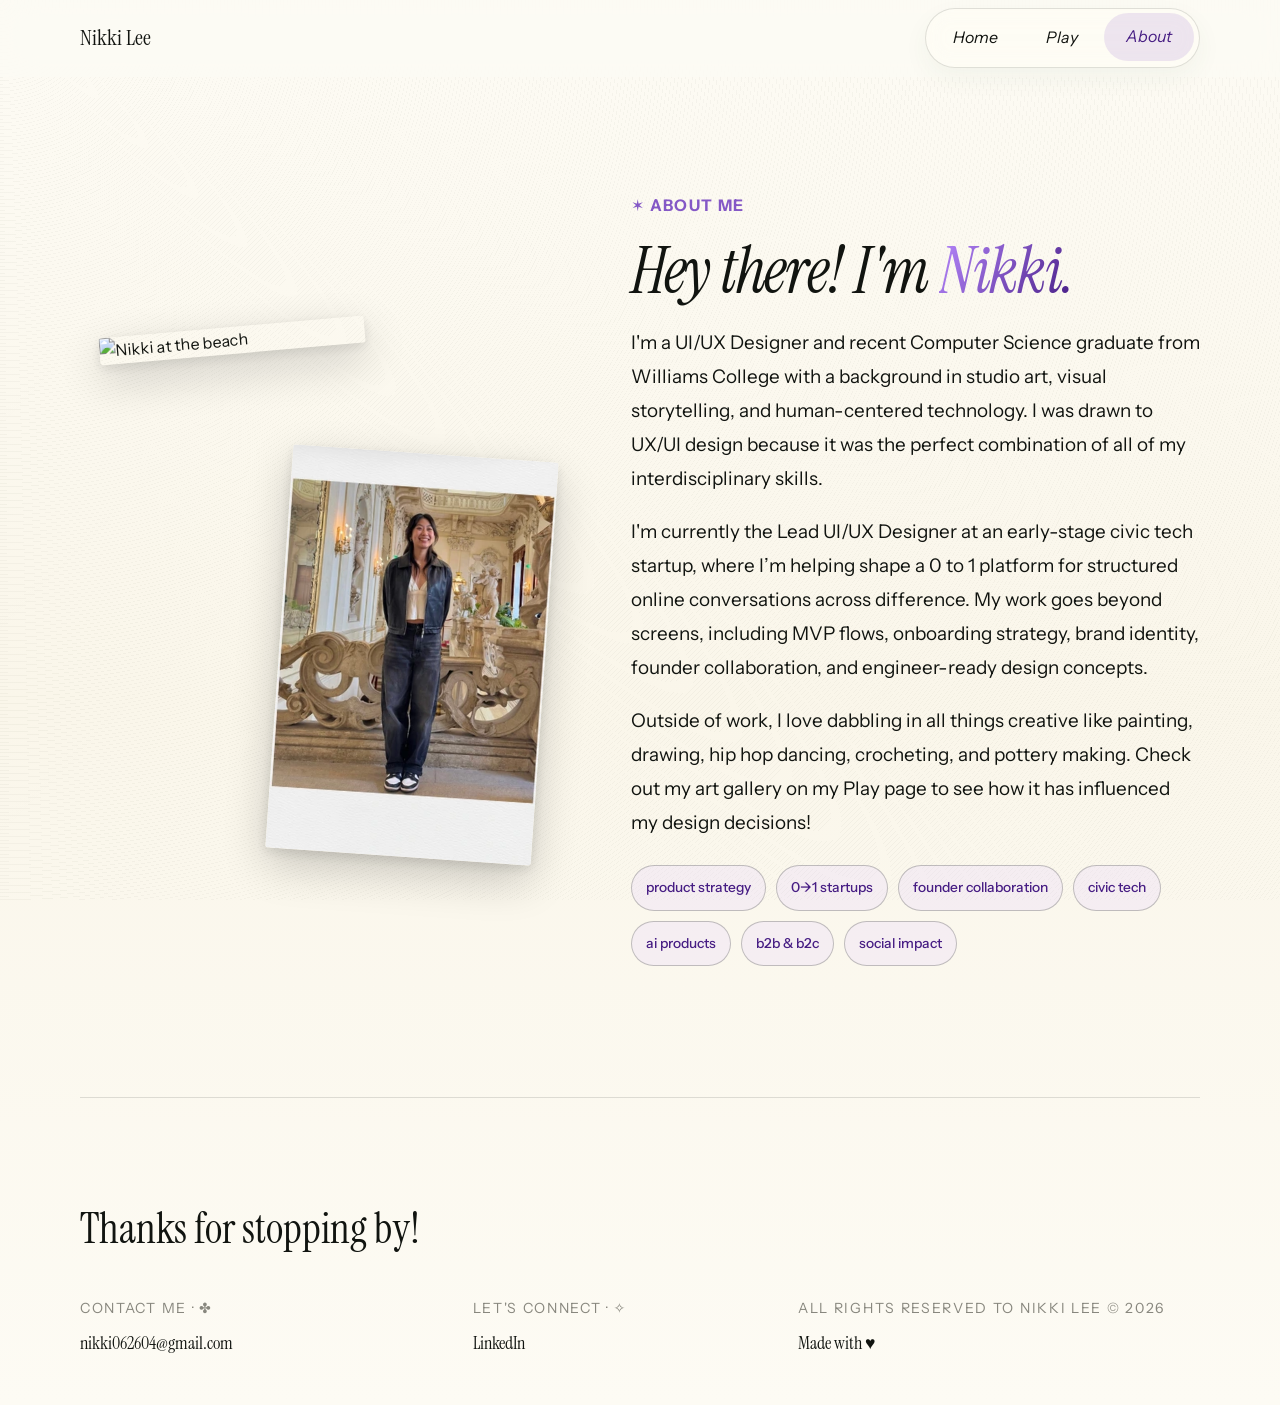
==== commit 260f86eb: "updated content" ====
--- a/about/index.html
+++ b/about/index.html
@@ -69,7 +69,7 @@
             </div>
           </div>
           <div data-reveal data-delay="1">
-            <p class="micro-label">about me</p>
+            <p class="micro-label" data-reveal>✶ about me</p>
             <h2 id="about-title" class="about-hello">
               Hey there! I'm <span>Nikki.</span>
             </h2>
--- a/styles.css
+++ b/styles.css
@@ -1347,6 +1347,10 @@
   background: none;
 }
 
+.about-grid .micro-label {
+  font-size: 1rem;
+}
+
 .about-grid {
   display: grid;
   grid-template-columns: 1fr 1.2fr;
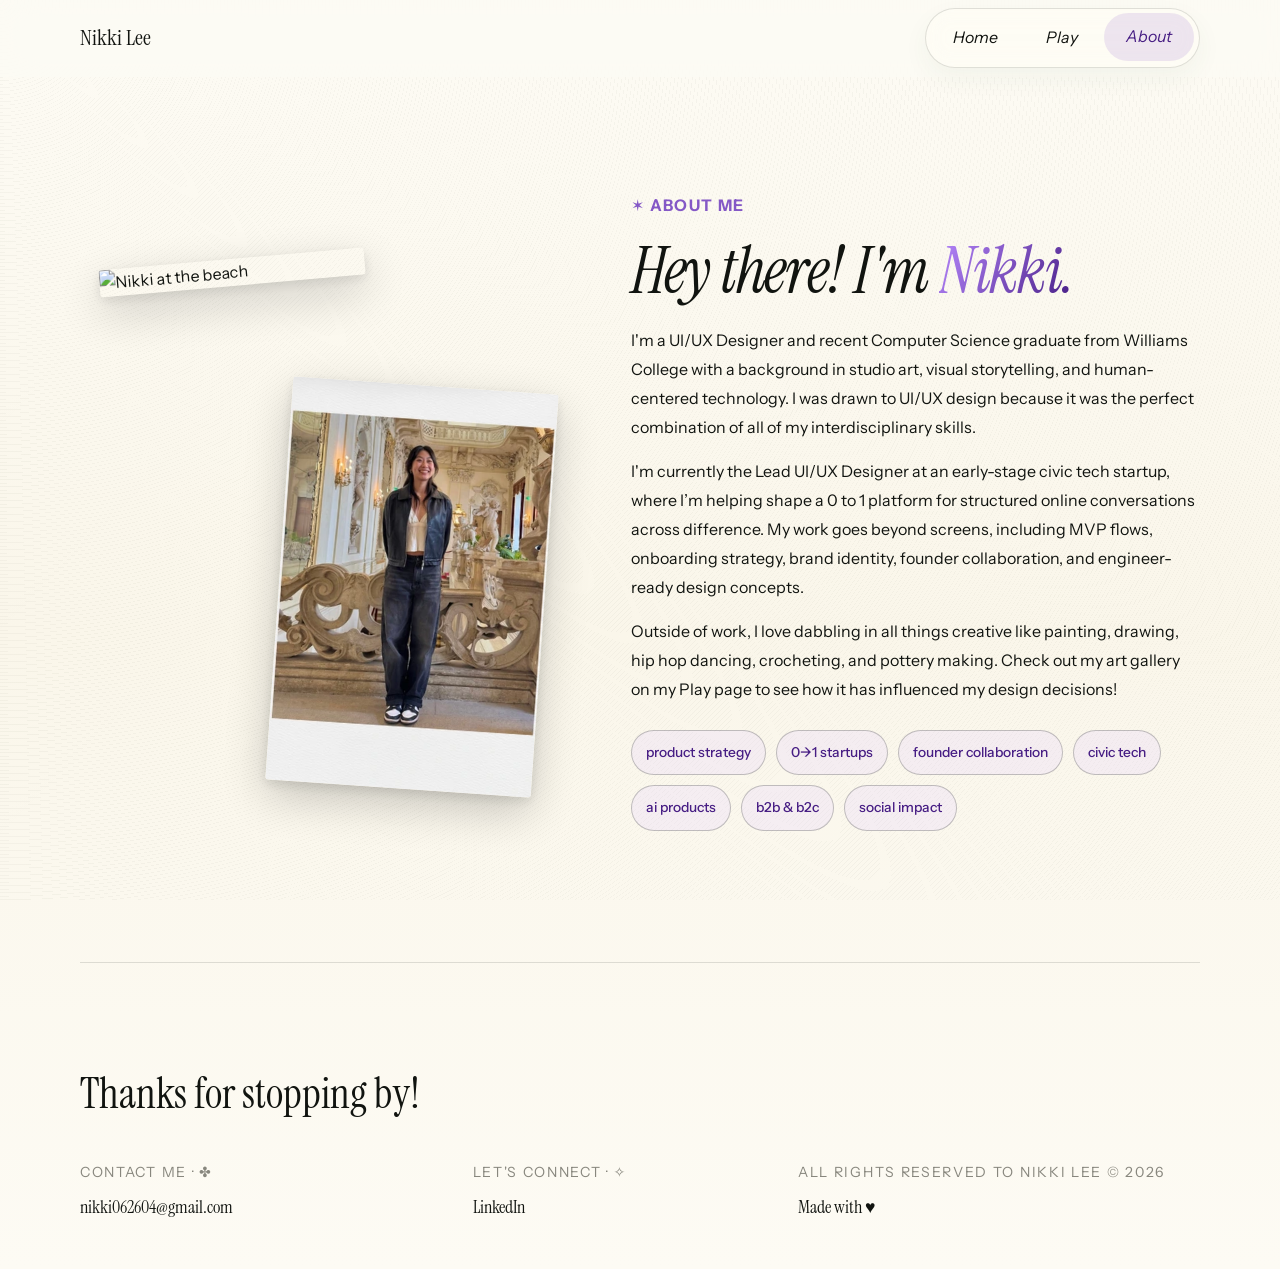
==== commit 69bf84a4: "updated content" ====
--- a/about/index.html
+++ b/about/index.html
@@ -78,7 +78,7 @@
             <p data-reveal data-delay="2">
               I'm a UI/UX Designer and recent Computer Science graduate from
               Williams College with a background in studio art, visual
-              storytelling, and human-centered technology. I was drawn to UX/UI
+              storytelling, and human-centered technology. I was drawn to UI/UX
               design because it was the perfect combination of all of my
               interdisciplinary skills.
             </p>
--- a/styles.css
+++ b/styles.css
@@ -406,7 +406,7 @@
 .sorcea-page .nav-pill a:hover,
 .sorcea-page .nav-pill a:focus-visible,
 .sorcea-page .nav-pill a.is-active {
-  background: rgba(232, 44, 106, 0.55);
+  background: rgba(109, 169, 140, 0.55);
   color: #fff;
 }
 
@@ -423,15 +423,15 @@
 .sorcea-page .case-jump a:hover,
 .sorcea-page .case-jump a:focus-visible,
 .sorcea-page .case-jump a.is-active {
-  background: #E82C6A;
+  background: #6DA98C;
   color: #fff;
 }
 
 .sorcea-page .back-top {
-  color: #E82C6A;
+  color: #6DA98C;
 }
 .sorcea-page .back-top::after {
-  background: #E82C6A;
+  background: #6DA98C;
 }
 
 @media (max-width: 960px) {
@@ -1444,6 +1444,10 @@
   line-height: 1.8;
 }
 
+.about-copy p {
+  font-size: 1rem;
+}
+
 .about-copy p:first-child {
   margin-top: 0;
 }
@@ -1495,7 +1499,7 @@
   margin-bottom: 14px;
   overflow: hidden;
   border: none;
-  border-radius: 10px;
+  border-radius: 0;
   box-shadow: none;
   outline: none;
   cursor: pointer;
@@ -1734,7 +1738,7 @@
   top: calc(var(--header-height) + 10px);
   z-index: 45;
   display: flex;
-  justify-content: flex-start;
+  justify-content: center;
   gap: 6px;
   padding: 10px 18px;
   border: 1px solid var(--line);
@@ -2378,7 +2382,7 @@
     width: calc(100vw - 20px);
     border-radius: 18px;
     top: calc(var(--header-height) + 8px);
-    justify-content: flex-start;
+    justify-content: center;
   }
 
   .insight-card,
@@ -2462,30 +2466,22 @@
 
 .iteration-card {
   position: relative;
-  padding: 14px;
-  border: 1px solid var(--line);
-  border-radius: 20px;
-  background: rgba(255, 255, 255, 0.82);
-  box-shadow: 0 16px 34px rgba(24, 32, 22, 0.08);
-}
-
-.iteration-card.is-selected {
-  border-color: #4d9168;
-  border-width: 2px;
-}
-
-.iteration-card.is-selected::before {
-  content: "selected direction";
-  position: absolute;
-  top: 12px;
-  right: 12px;
-  z-index: 2;
-  padding: 6px 9px;
+}
+
+.iter-track [data-slide].is-selected img {
+  border: 2px solid #4d9168;
+}
+
+.selected-direction-chip {
+  display: inline-flex;
+  align-items: center;
+  padding: 3px 9px;
   border-radius: 999px;
   background: #4d9168;
   color: #fff;
-  font-size: 0.68rem;
-  font-weight: 850;
+  font-family: var(--mono);
+  font-size: 0.6rem;
+  font-weight: 800;
   text-transform: uppercase;
   letter-spacing: 0.05em;
 }
@@ -2500,6 +2496,10 @@
 }
 
 .iteration-card h4 {
+  display: flex;
+  align-items: center;
+  gap: 8px;
+  flex-wrap: wrap;
   margin: 14px 0 8px;
   color: var(--forest-dark);
   font-size: 1rem;
@@ -2711,6 +2711,15 @@
 
 .image-grid .artifact-card img {
   max-height: 380px;
+  object-fit: contain;
+}
+
+/* Transit Pal design section: phone-mockup wireframes (Home Screen,
+   NavBot, Directions, Profile) sized to fill most of the viewport height
+   instead of the default small thumbnail size, so detail is readable
+   without scrolling within the image. */
+.transit-page #design .artifact-card img {
+  max-height: min(720px, 78vh);
   object-fit: contain;
 }
 
@@ -3017,9 +3026,7 @@
   padding: clamp(24px, 5vw, 48px);
   border-radius: 36px;
   border: 1px solid var(--line);
-  background:
-    radial-gradient(circle at 100% 0%, rgba(207, 227, 211, 0.28), transparent 36%),
-    #fff;
+  background: #fff;
   box-shadow: 0 22px 56px rgba(31, 39, 28, 0.1);
 }
 
@@ -3052,7 +3059,6 @@
   width: 100%;
   max-height: 600px;
   object-fit: contain;
-  filter: drop-shadow(0 20px 26px rgba(17, 20, 16, 0.16));
 }
 
 .transit-metric {
@@ -3137,8 +3143,38 @@
   letter-spacing: -0.08em !important;
 }
 
+/* Beli solution cards: gif and description sit side by side in the same
+   row, alternating which side the gif is on from card to card. Explicit
+   grid-column placement (rather than order/auto-placement) keeps the gif
+   column consistently narrow and the text column consistently wide on
+   every row, regardless of which physical side each lands on. */
 .beli-solution-grid .phone-feature {
-  grid-template-columns: minmax(220px, 360px) minmax(0, 1fr);
+  grid-template-columns: minmax(240px, 380px) minmax(0, 1fr);
+}
+
+.beli-solution-grid .phone-feature > img {
+  grid-column: 1;
+  grid-row: 1;
+  width: 100%;
+  max-width: none;
+  margin: 0;
+}
+
+.beli-solution-grid .phone-feature > div {
+  grid-column: 2;
+  grid-row: 1;
+}
+
+.beli-solution-grid .phone-feature:nth-child(even) {
+  grid-template-columns: minmax(0, 1fr) minmax(240px, 380px);
+}
+
+.beli-solution-grid .phone-feature:nth-child(even) > img {
+  grid-column: 2;
+}
+
+.beli-solution-grid .phone-feature:nth-child(even) > div {
+  grid-column: 1;
 }
 
 .beli-solution-grid .phone-feature h2 {
@@ -3147,18 +3183,6 @@
 
 .beli-solution-grid .phone-feature ul {
   margin-top: 0;
-}
-
-.beli-solution-grid .phone-feature > img {
-  order: -1;
-}
-
-.beli-solution-grid .phone-feature:nth-child(even) {
-  grid-template-columns: minmax(0, 1fr) minmax(220px, 360px);
-}
-
-.beli-solution-grid .phone-feature:nth-child(even) > img {
-  order: 2;
 }
 
 /* Project Dialogue page */
@@ -3607,15 +3631,16 @@
 
 /* ── Password gate ── */
 .gate-section {
-  min-height: 100vh;
-  display: flex;
-  align-items: flex-start;
+  min-height: calc(100vh - var(--header-height));
+  display: flex;
+  align-items: center;
   padding-block: clamp(16px, 3vw, 32px);
 }
 
 .gate-wrap {
   max-width: 520px;
   text-align: center;
+  margin-top: -40px;
 }
 
 .gate-back {
@@ -3648,7 +3673,7 @@
   font-family: var(--serif);
   font-size: clamp(2rem, 5vw, 3.6rem);
   line-height: 1;
-  letter-spacing: -0.06em;
+  letter-spacing: 2px;
 }
 
 .gate-sub {
@@ -3927,6 +3952,45 @@
   color: rgba(255, 255, 255, 0.45) !important;
 }
 
+/* Key research finding callout — same visual language as
+   .dialogue-shift-callout, but tuned for a light section background
+   (e.g. mid-page narrative sections) instead of a dark hero. */
+.research-finding-callout {
+  margin-block: 32px;
+  padding: clamp(24px, 4vw, 36px);
+  border-left: 4px solid var(--forest);
+  border-radius: 0 20px 20px 0;
+  background: rgba(43, 96, 66, 0.06);
+}
+
+.research-finding-callout .section-kicker {
+  color: var(--forest);
+  margin-bottom: 12px;
+}
+
+.research-finding-callout p {
+  color: var(--ink);
+  font-size: clamp(0.95rem, 1.6vw, 1.05rem);
+  line-height: 1.7;
+  margin: 0;
+}
+
+.sorcea-page .research-finding-callout {
+  border-left-color: #6DA98C;
+  background: rgba(109, 169, 140, 0.06);
+}
+.sorcea-page .research-finding-callout .section-kicker {
+  color: #6DA98C;
+}
+
+.dialogue-page .research-finding-callout {
+  border-left-color: #ff3f85;
+  background: rgba(255, 63, 133, 0.06);
+}
+.dialogue-page .research-finding-callout .section-kicker {
+  color: #ff3f85;
+}
+
 /* Responsibility list */
 .responsibility-list {
   padding-left: 18px;
@@ -4267,35 +4331,16 @@
   line-height: 1.7;
 }
 
-.tradeoff-tension-row {
-  display: grid;
-  grid-template-columns: 1fr auto 1fr;
-  gap: 16px;
-  align-items: stretch;
-  margin: 2rem 0;
-}
-
-.tradeoff-right-col {
-  display: flex;
-  flex-direction: column;
-  gap: 10px;
-}
-
 .tradeoff-side {
   padding: 22px 24px;
   border-radius: 16px;
-  height: 100%;
   box-sizing: border-box;
-}
-
-.tradeoff-founder {
-  background: rgba(255, 255, 255, 0.06);
-  border: 1px solid rgba(255, 255, 255, 0.12);
 }
 
 .tradeoff-user {
   background: rgba(254, 20, 67, 0.08);
   border: 1px solid rgba(254, 20, 67, 0.2);
+  margin-top: 1.5rem;
 }
 
 .tradeoff-tag {
@@ -4308,58 +4353,11 @@
   margin-bottom: 12px;
 }
 
-.tradeoff-founder .tradeoff-tag { color: rgba(255, 255, 255, 0.55); }
 .tradeoff-user .tradeoff-tag    { color: #ff6ea8; }
 
-.founder-feature-chips {
-  display: grid;
-  grid-template-columns: 1fr 1fr;
-  gap: 8px;
-}
-
-.feature-chip {
-  padding: 10px 14px;
-  border-radius: 10px;
-  background: rgba(255, 255, 255, 0.06);
-  border: 1px solid rgba(255, 255, 255, 0.1);
-  display: flex;
-  flex-direction: column;
-  gap: 3px;
-}
-
-.feature-chip-name {
-  font-size: 0.8rem;
-  font-weight: 700;
-  color: rgba(255, 255, 255, 0.88);
-}
-
-.feature-chip-desc {
-  font-size: 0.72rem;
-  line-height: 1.45;
-  color: rgba(255, 255, 255, 0.45);
-}
-
-.founder-feature-chips .feature-chip:last-child:nth-child(odd) {
-  grid-column: 1 / -1;
-}
-
-.tradeoff-side ul {
+.tradeoff-side p {
   margin: 0;
-  padding-left: 18px;
-  font-size: 0.85rem;
-  line-height: 1.7;
   color: rgba(255, 255, 255, 0.72);
-}
-
-.tradeoff-user ul { color: rgba(255, 255, 255, 0.72); }
-
-.tradeoff-vs {
-  font-weight: 800;
-  font-size: 1rem;
-  color: rgba(255, 255, 255, 0.3);
-  padding-top: 22px;
-  text-align: center;
-  white-space: nowrap;
 }
 
 .tradeoff-expert-callout {
@@ -4368,7 +4366,7 @@
   background: rgba(253, 195, 1, 0.07);
   border: 1px solid rgba(253, 195, 1, 0.22);
   border-left: 3px solid #FDC301;
-  flex: 1;
+  margin-top: 1rem;
 }
 
 .tradeoff-expert-label {
@@ -4382,10 +4380,8 @@
   margin-bottom: 10px;
 }
 
-.tradeoff-expert-callout p {
+.dialogue-page .narrative-block .tradeoff-expert-callout p {
   margin: 0;
-  font-size: 0.92rem;
-  line-height: 1.7;
   color: rgba(255, 255, 255, 0.8);
 }
 
@@ -4426,71 +4422,31 @@
   color: #6ee7b7;
 }
 
-.tradeoff-resolution {
-  margin-top: 2rem;
-}
-
-.tradeoff-resolution h4 {
-  margin: 0 0 8px;
-  font-family: var(--serif);
-  font-size: clamp(1.3rem, 2.4vw, 2rem);
-  font-weight: 700;
-  color: #fff;
-  letter-spacing: -0.03em;
-}
-
-.tradeoff-resolution > p {
-  margin: 0 0 20px;
-  font-size: 0.92rem;
-  color: rgba(255, 255, 255, 0.7);
-}
-
-.tradeoff-resolution-grid {
-  display: grid;
-  grid-template-columns: 1fr 1fr;
-  gap: 14px;
-  margin-top: 24px;
-}
-
-.tradeoff-resolution-card {
-  padding: 22px 24px;
-  border-radius: 16px;
-  background: rgba(255, 255, 255, 0.06);
-  border: 1px solid rgba(255, 255, 255, 0.1);
-  display: flex;
-  flex-direction: column;
-  gap: 6px;
-}
-
-.resolution-num {
-  font-size: 0.7rem;
-  font-weight: 700;
-  font-family: var(--sans);
-  color: rgba(255, 255, 255, 0.35);
-  letter-spacing: 0.08em;
-}
-
-.tradeoff-resolution-card h5 {
-  margin: 0;
-  font-family: var(--sans);
-  font-size: 0.95rem;
-  font-weight: 700;
-  color: #ff8ab7;
-}
-
-.tradeoff-resolution-card p {
-  margin: 0;
-  font-size: 0.83rem;
-  line-height: 1.65;
-  color: rgba(255, 255, 255, 0.65);
-}
-
 /* ── Fireside annotated before/after ── */
 .fireside-block {
   display: flex;
   flex-direction: column;
   gap: 12px;
   margin-top: 2rem;
+}
+
+.fireside-arrow {
+  display: block;
+  text-align: center;
+  font-size: 1.1rem;
+  line-height: 1;
+  color: rgba(255, 255, 255, 0.32);
+  margin: -4px 0;
+}
+
+.fireside-block .what-i-drove-chips {
+  max-width: none;
+  justify-content: center;
+}
+
+.fireside-caption {
+  margin: 0;
+  color: rgba(255, 255, 255, 0.72);
 }
 
 .fireside-annotated {
@@ -4606,12 +4562,6 @@
 }
 
 @media (max-width: 960px) {
-  .tradeoff-tension-row,
-  .tradeoff-resolution-grid {
-    grid-template-columns: 1fr;
-  }
-  .tradeoff-vs { display: none; }
-  .tradeoff-side { height: auto; }
   .fireside-annotated {
     grid-template-columns: 1fr;
   }
@@ -4761,6 +4711,8 @@
   .phone-feature:nth-child(even),
   .beli-solution-grid .phone-feature,
   .beli-solution-grid .phone-feature:nth-child(even),
+  .transit-page .phone-feature,
+  .transit-page .phone-feature:nth-child(even),
   .research-stat-layout,
   .dialogue-hero-grid,
   .dialogue-product-grid,
@@ -4808,6 +4760,17 @@
     order: 0;
   }
 
+  .transit-page .phone-feature > img,
+  .transit-page .phone-feature > div,
+  .transit-page .phone-feature:nth-child(even) > img,
+  .transit-page .phone-feature:nth-child(even) > div,
+  .beli-solution-grid .phone-feature > img,
+  .beli-solution-grid .phone-feature > div,
+  .beli-solution-grid .phone-feature:nth-child(even) > img,
+  .beli-solution-grid .phone-feature:nth-child(even) > div {
+    grid-column: auto;
+  }
+
   .phone-stage {
     min-height: 420px;
   }
@@ -4936,7 +4899,7 @@
   background: #0C2235;
 }
 .sorcea-page .case-tags span {
-  background: #E82C6A;
+  background: #6DA98C;
   color: #fff;
 }
 
@@ -4969,8 +4932,8 @@
   color: #fff;
 }
 .sorcea-page .overview-section .button-primary {
-  background: #E82C6A;
-  box-shadow: 0 10px 24px rgba(232, 44, 106, 0.28);
+  background: #6DA98C;
+  box-shadow: 0 10px 24px rgba(109, 169, 140, 0.28);
 }
 
 .beli-page .overview-section .button-primary {
@@ -5298,6 +5261,45 @@
 .transit-page .phone-feature h3 {
   color: var(--case-blue-deep);
 }
+
+/* Transit Pal solution cards: gif and description sit side by side in the
+   same row, alternating which side the gif is on from card to card. Explicit
+   grid-column placement (rather than order/auto-placement) keeps the gif
+   column consistently narrow and the text column consistently wide on
+   every row, regardless of which physical side each lands on. */
+.transit-page .phone-feature {
+  grid-template-columns: minmax(240px, 380px) minmax(0, 1fr);
+}
+.transit-page .phone-feature > img {
+  grid-column: 1;
+  grid-row: 1;
+  width: 100%;
+  max-width: none;
+  margin: 0;
+}
+.transit-page .phone-feature > div {
+  grid-column: 2;
+  grid-row: 1;
+}
+.transit-page .phone-feature:nth-child(even) {
+  grid-template-columns: minmax(0, 1fr) minmax(240px, 380px);
+}
+.transit-page .phone-feature:nth-child(even) > img {
+  grid-column: 2;
+}
+.transit-page .phone-feature:nth-child(even) > div {
+  grid-column: 1;
+}
+.transit-page .phone-feature .button-primary {
+  margin-top: 20px;
+  background: #0A3A80;
+  box-shadow: 0 14px 26px rgba(10, 58, 128, 0.25);
+}
+.transit-page .phone-feature .button-primary:hover,
+.transit-page .phone-feature .button-primary:focus-visible {
+  background: #06213f;
+  box-shadow: 0 18px 34px rgba(10, 58, 128, 0.3);
+}
 .transit-page .palette-grid h4 {
   color: var(--case-blue-deep);
 }
@@ -5321,7 +5323,7 @@
   backdrop-filter: blur(16px);
 }
 .sorcea-page .case-problem-card .section-kicker {
-  color: #E82C6A;
+  color: #6DA98C;
 }
 .sorcea-page .case-problem-card p {
   color: rgba(255, 255, 255, 0.82);
@@ -5330,20 +5332,20 @@
   border-top-color: rgba(255, 255, 255, 0.14);
 }
 .sorcea-page .dialogue-shift-callout {
-  border-left-color: #E82C6A;
-  background: rgba(232, 44, 106, 0.08);
+  border-left-color: #6DA98C;
+  background: rgba(109, 169, 140, 0.08);
 }
 .sorcea-page .dialogue-shift-callout .section-kicker {
-  color: #E82C6A;
+  color: #6DA98C;
 }
 .sorcea-page .dialogue-shift-callout p {
   color: rgba(255, 255, 255, 0.85);
 }
 .sorcea-page .what-i-drove-row .section-kicker {
-  color: #E82C6A;
+  color: #6DA98C;
 }
 .sorcea-page .what-i-drove-chips span {
-  background: #E82C6A;
+  background: #6DA98C;
 }
 .sorcea-page .metric-card h3 {
   margin-top: 10px;
@@ -5422,6 +5424,47 @@
 
 @media (max-width: 640px) {
   .design-intent-grid { grid-template-columns: 1fr; }
+}
+
+/* ── Platform section break (Sorcea B2B / B2C divider) ── */
+.platform-section-break {
+  display: flex;
+  align-items: baseline;
+  gap: 14px;
+  margin: 5.5rem 0 1.5rem;
+  padding-bottom: 14px;
+  border-bottom: 1px solid var(--line);
+}
+
+.platform-section-break p {
+  margin: 0;
+  font-size: 0.9rem;
+  color: var(--ink-muted);
+  line-height: 1.5;
+}
+
+.platform-section-label {
+  flex-shrink: 0;
+  display: inline-block;
+  padding: 4px 12px;
+  border-radius: 20px;
+  font-size: 0.72rem;
+  font-weight: 400;
+  letter-spacing: 0.1em;
+  text-transform: uppercase;
+  font-family: var(--mono);
+}
+
+.labs-label {
+  background: rgba(33, 57, 64, 0.1);
+  border: 1px solid rgba(33, 57, 64, 0.25);
+  color: #213940;
+}
+
+.sorcea-label {
+  background: rgba(43, 96, 66, 0.07);
+  border: 1px solid rgba(43, 96, 66, 0.2);
+  color: var(--forest);
 }
 
 /* ── Beli user interview cards redesign ── */
@@ -5828,17 +5871,6 @@
   .dark-feature-grid {
     grid-template-columns: 1fr;
   }
-}
-
-/* ── Dialogue: research framing sentence ── */
-.research-framing {
-  font-size: 0.95rem;
-  line-height: 1.7;
-  color: rgba(255, 255, 255, 0.7);
-  font-style: italic;
-  margin: 16px 0 0;
-  padding: 14px 18px;
-  border-left: 3px solid rgba(255, 255, 255, 0.2);
 }
 
 /* ── Dialogue: responsible AI principle cards (light bg section) ── */
@@ -6701,7 +6733,7 @@
 .art-carousel-arrow:hover,
 .art-carousel-arrow:focus-visible {
   background: var(--paper);
-  border-color: rgba(43, 96, 66, 0.38);
+  border-color: rgba(132, 88, 198, 0.38);
   transform: scale(1.06);
 }
 
@@ -7258,13 +7290,13 @@
   display: flex;
   flex-wrap: wrap;
   align-items: center;
-  gap: 6px;
+  gap: 10px;
 }
 
 .shift-step {
-  padding: 4px 10px;
-  border-radius: 8px;
-  font-size: 0.78rem;
+  padding: 9px 18px;
+  border-radius: 10px;
+  font-size: 0.98rem;
   background: rgba(255, 255, 255, 0.08);
   color: rgba(255, 255, 255, 0.82);
   border: 1px solid rgba(255, 255, 255, 0.1);
@@ -7277,19 +7309,14 @@
 
 .shift-arrow {
   color: rgba(255, 255, 255, 0.32);
-  font-size: 0.9rem;
-}
-
-.onboarding-shift-result {
-  grid-column: 1 / -1;
-  text-align: center;
-  padding: 12px 20px;
-  border-radius: 12px;
+  font-size: 1.1rem;
+}
+
+.shift-col-result {
+  margin: 14px 0 0;
   font-size: 0.85rem;
   font-weight: 700;
   color: #ff7eb5;
-  background: rgba(254, 20, 67, 0.1);
-  border: 1px solid rgba(254, 20, 67, 0.22);
 }
 
 @media (max-width: 600px) {
@@ -7342,3 +7369,464 @@
   color: var(--ink-soft);
   line-height: 1;
 }
+
+/* ── Condensed / full case study toggle ── */
+.is-condensed [data-full-only] {
+  display: none !important;
+}
+
+.view-full-wrap {
+  display: flex;
+  justify-content: center;
+  padding: 72px 0 4px;
+}
+
+.view-toggle {
+  display: flex;
+  flex-direction: column;
+  align-items: center;
+  gap: 10px;
+}
+
+.view-toggle-label {
+  font-family: var(--mono);
+  font-size: 0.68rem;
+  font-weight: 700;
+  letter-spacing: 0.12em;
+  text-transform: uppercase;
+  color: var(--ink-soft);
+}
+
+.view-toggle-pill {
+  display: inline-flex;
+  gap: 2px;
+  padding: 4px;
+  border-radius: var(--radius-pill);
+  border: 1px solid var(--line);
+  background: rgba(255, 255, 255, 0.55);
+  backdrop-filter: blur(10px);
+}
+
+.view-toggle-btn {
+  display: inline-flex;
+  align-items: center;
+  padding: 9px 22px;
+  border: none;
+  border-radius: var(--radius-pill);
+  background: transparent;
+  cursor: pointer;
+  font-family: var(--mono);
+  font-size: 0.72rem;
+  font-weight: 700;
+  letter-spacing: 0.06em;
+  text-transform: uppercase;
+  color: var(--ink-soft);
+  transition: background 200ms ease, color 200ms ease;
+}
+
+.view-toggle-btn:hover:not(.is-active) {
+  color: var(--ink);
+}
+
+.view-toggle-btn.is-active {
+  background: var(--forest);
+  color: var(--paper-soft);
+}
+
+/* Per-page accent for the active toggle state — matched to each page's
+   actual chrome accent (nav-pill / case-jump / back-top), not a generic
+   brand color, so the toggle visibly belongs to that page's theme. */
+.dialogue-page .view-toggle-btn.is-active { background: #ff3f85; color: #fff; }
+.beli-page .view-toggle-btn.is-active { background: #0F52B3; color: #fff; }
+.transit-page .view-toggle-btn.is-active { background: #0A3A80; color: #fff; }
+.sorcea-page .view-toggle-btn.is-active { background: #6DA98C; color: #fff; }
+
+/* Dialogue and Sorcea Labs heroes sit on a dark background — flip the
+   label, pill, and inactive button to a light, frosted-glass treatment
+   (matching .dialogue-hero-card / .sorcea-page .case-problem-card)
+   instead of the dark-on-dark default. */
+.dialogue-page .view-toggle-label,
+.sorcea-page .view-toggle-label {
+  color: rgba(255, 255, 255, 0.65);
+}
+.dialogue-page .view-toggle-pill,
+.sorcea-page .view-toggle-pill {
+  background: rgba(255, 255, 255, 0.07);
+  border-color: rgba(255, 255, 255, 0.16);
+}
+.dialogue-page .view-toggle-btn,
+.sorcea-page .view-toggle-btn {
+  color: rgba(255, 255, 255, 0.7);
+}
+.dialogue-page .view-toggle-btn:hover:not(.is-active),
+.sorcea-page .view-toggle-btn:hover:not(.is-active) {
+  color: #fff;
+}
+
+/* data-condensed-only: visible only in condensed mode */
+[data-condensed-only] { display: none !important; }
+.is-condensed [data-condensed-only] { display: block !important; }
+
+/* Winner showcase in condensed design section */
+.condensed-winners-group {
+  margin: 2.5rem 0 1rem;
+}
+
+.condensed-winners-group h3 {
+  font-size: 0.72rem;
+  font-weight: 400;
+  letter-spacing: 0.1em;
+  text-transform: uppercase;
+  font-family: var(--mono);
+  color: var(--ink-muted);
+  margin: 0 0 1.25rem;
+  padding-bottom: 10px;
+  border-bottom: 1px solid var(--line);
+}
+
+.condensed-winner-grid {
+  display: grid;
+  grid-template-columns: 1fr 1fr;
+  gap: 24px;
+  margin-bottom: 2rem;
+}
+
+.condensed-winner-card img {
+  width: 100%;
+  border-radius: 12px;
+  border: 1px solid var(--line);
+  display: block;
+}
+
+.condensed-winner-card p {
+  margin: 10px 0 0;
+  font-size: 0.88rem;
+  color: var(--ink-muted);
+  line-height: 1.55;
+}
+
+.condensed-winner-card.single {
+  grid-column: 1 / -1;
+  max-width: 600px;
+}
+
+@media (max-width: 640px) {
+  .condensed-winner-grid { grid-template-columns: 1fr; }
+  .condensed-winner-card.single { max-width: 100%; }
+}
+
+/* ── Solution redesign showcase — 3-tier visual hierarchy ── */
+.solution-showcase { margin-bottom: 4rem; }
+.solution-showcase + .solution-showcase { border-top: 1px solid var(--line); padding-top: 4rem; }
+
+/* Small cohesive chip — matches the site's forest-green accent, not a loud color */
+.showcase-label {
+  display: inline-flex;
+  align-items: center;
+  padding: 3px 10px;
+  border-radius: 999px;
+  background: rgba(43, 96, 66, 0.08);
+  border: 1px solid rgba(43, 96, 66, 0.25);
+  font-family: var(--mono);
+  font-size: 0.62rem;
+  font-weight: 700;
+  letter-spacing: 0.06em;
+  text-transform: uppercase;
+  color: var(--forest);
+  margin: 0 0 8px;
+}
+
+/* Tier 1 — the shipped result (strongest emphasis) */
+.showcase-tier-shipped {
+  background: var(--paper-soft);
+  border: 1px solid var(--line);
+  border-radius: 18px;
+  padding: clamp(20px, 3vw, 32px);
+  margin-top: 1.5rem;
+}
+.showcase-tier-title {
+  margin: 0 0 6px;
+  font-family: var(--serif);
+  font-weight: 400;
+  font-size: clamp(1.3rem, 2.2vw, 1.75rem);
+  letter-spacing: -0.01em;
+}
+.showcase-collab-note {
+  margin: 0 0 22px;
+  font-style: italic;
+  color: var(--ink-muted);
+  font-size: 0.92rem;
+}
+.showcase-before-after { display: grid; grid-template-columns: 1fr; gap: 20px; }
+.showcase-before-after > div + div { margin-top: 4px; }
+.showcase-before-after img { width: 100%; height: auto; border-radius: 12px; border: 1px solid var(--line); display: block; }
+
+/* Tier 2 — my contributions (medium emphasis) */
+.showcase-tier-mydesigns { margin-top: 2.75rem; }
+.showcase-tier-subtitle {
+  margin: 0 0 6px;
+  font-family: var(--serif);
+  font-weight: 400;
+  font-size: clamp(1.05rem, 1.6vw, 1.3rem);
+}
+.showcase-tier-intro { margin: 0 0 1rem; color: var(--ink-soft); font-size: 0.9rem; line-height: 1.5; }
+
+/* Tier 3 — what made it into the shipped design (called out to emphasize
+   which of my proposed screens/interactions actually shipped) */
+.showcase-tier-integrated {
+  margin-top: 2rem;
+  background: linear-gradient(135deg, rgba(43, 96, 66, 0.09), rgba(43, 96, 66, 0.03));
+  border: 1px solid rgba(43, 96, 66, 0.3);
+  border-radius: 16px;
+  padding: clamp(18px, 2.6vw, 26px) clamp(18px, 2.6vw, 28px);
+}
+.showcase-tier-integrated .showcase-tier-subtitle {
+  margin-bottom: 12px;
+}
+.showcase-integrated-list { margin: 0; padding: 0; list-style: none; display: grid; gap: 10px; }
+.showcase-integrated-list li {
+  position: relative;
+  padding-left: 26px;
+  font-size: 0.98rem;
+  font-weight: 500;
+  color: var(--ink);
+  line-height: 1.45;
+}
+.showcase-integrated-list li::before {
+  content: "✓";
+  position: absolute;
+  left: 0;
+  top: 0;
+  color: var(--forest);
+  font-weight: 800;
+}
+
+/* View full button inside hero */
+.view-full-wrap {
+  padding: 72px 0 4px;
+  display: flex;
+  justify-content: center;
+  gap: 12px;
+  flex-wrap: wrap;
+}
+
+/* ── Universal card / image slider ──
+   Slides are stacked in the same grid cell and crossfade via opacity
+   instead of display:none/block — this keeps every slide's image at a
+   fixed, per-slider aspect ratio (no layout jump when switching) and
+   keeps offscreen slides eagerly measurable so lazy-loaded images are
+   already fetched before the user ever clicks an arrow. */
+.iter-track {
+  display: grid;
+}
+.iter-track > [data-slide] {
+  grid-area: 1 / 1;
+  min-width: 0;
+  opacity: 0;
+  pointer-events: none;
+  transition: opacity 280ms ease;
+}
+.iter-track > [data-slide].is-active {
+  position: relative;
+  z-index: 1;
+  opacity: 1;
+  pointer-events: auto;
+}
+
+/* Grid: [prev] [track] [next] / [.  footer  .] */
+.iter-slider {
+  display: grid;
+  grid-template-columns: 40px 1fr 40px;
+  grid-template-rows: auto auto;
+  column-gap: 14px;
+  row-gap: 14px;
+  align-items: center;
+  margin-top: 1.5rem;
+}
+.iter-slider .iter-track { grid-column: 2; grid-row: 1; min-width: 0; }
+.iter-slider [data-prev] { grid-column: 1; grid-row: 1; }
+.iter-slider [data-next] { grid-column: 3; grid-row: 1; }
+.iter-footer { grid-column: 1 / -1; grid-row: 2; display: flex; justify-content: center; }
+
+.iter-arrow {
+  display: flex;
+  align-items: center;
+  justify-content: center;
+  width: 40px;
+  height: 40px;
+  border-radius: 50%;
+  border: 1.5px solid var(--line-strong);
+  background: var(--paper);
+  cursor: pointer;
+  color: var(--ink);
+  transition: background 200ms, border-color 200ms;
+  flex-shrink: 0;
+  align-self: center;
+}
+.iter-arrow:hover { background: var(--paper-warm); border-color: var(--ink-soft); }
+
+.iter-count {
+  font-family: var(--mono);
+  font-size: 0.72rem;
+  color: var(--ink-muted);
+  letter-spacing: 0.05em;
+  text-align: center;
+}
+
+/* Images — every slide within a given slider is forced to the same
+   aspect ratio (the smallest width × smallest height among that
+   slider's images) so the frame never resizes between slides. */
+.iter-track [data-slide] img {
+  width: 100%;
+  height: auto;
+  max-height: none;
+  object-fit: cover;
+  border-radius: 12px;
+  border: 1px solid var(--line);
+  display: block;
+  background: #fff;
+}
+.iter-track [data-slide] img.img-compact {
+  aspect-ratio: auto;
+  height: clamp(340px, 52vw, 620px);
+  max-height: none;
+  box-sizing: border-box;
+  padding: clamp(28px, 6%, 56px);
+  object-fit: contain;
+  object-position: center;
+  background: #fff;
+}
+
+/* Sorcea Labs landing page evolution — min of 1662×948, 2066×1216, 1610×972 */
+.iter-slider--labs-evolution .iter-track [data-slide] img { aspect-ratio: 1610 / 948; }
+/* "Why Us" interaction — both images are already 800×417 */
+.iter-slider--why-us .iter-track [data-slide] img { aspect-ratio: 800 / 417; }
+/* Sorcea B2C landing page styles — all three are already 1437×1024 */
+.iter-slider--b2c-landing .iter-track [data-slide] img { aspect-ratio: 1437 / 1024; }
+/* Favorites page — both are already 1440×1024 */
+.iter-slider--favorites .iter-track [data-slide] img { aspect-ratio: 1440 / 1024; }
+/* Solution: Sorcea Labs contributions — min of 800×449, 2866×1598, 2866×1598 */
+.iter-slider--labs-contrib .iter-track [data-slide] img { aspect-ratio: 800 / 449; }
+/* Solution: Sorcea contributions — all three are already 1440×1024 */
+.iter-slider--b2c-contrib .iter-track [data-slide] img { aspect-ratio: 1440 / 1024; }
+/* Project Dialogue: first iterations — both are already 1280×929 */
+.iter-slider--dialogue-first .iter-track [data-slide] img { aspect-ratio: 1280 / 929; }
+
+.slide-caption {
+  font-family: var(--mono);
+  font-size: 0.72rem;
+  color: var(--ink-muted);
+  letter-spacing: 0.05em;
+  text-transform: uppercase;
+  margin: 10px 0 0;
+  text-align: center;
+}
+
+.solution-prototype-wrap {
+  display: flex;
+  justify-content: center;
+  padding: 20px 0 0;
+}
+
+@media (max-width: 600px) {
+  .iter-slider { grid-template-columns: 32px 1fr 32px; column-gap: 8px; }
+  .iter-arrow { width: 32px; height: 32px; }
+}
+
+/* ── Transit Pal: competitor comparison table ── */
+.compare-table-wrap {
+  margin-top: 28px;
+  border-radius: 20px;
+  overflow: hidden;
+  background: #0f1c33;
+  border: 1px solid rgba(255, 255, 255, 0.08);
+  box-shadow: 0 24px 60px rgba(15, 28, 51, 0.25);
+}
+
+.compare-table {
+  min-width: 640px;
+}
+
+.compare-table-head,
+.compare-table-row {
+  display: grid;
+  grid-template-columns: minmax(200px, 1.6fr) repeat(3, 1fr);
+  align-items: center;
+  column-gap: 20px;
+  padding: 22px 32px;
+}
+
+.compare-table-head {
+  border-bottom: 1px solid rgba(255, 255, 255, 0.08);
+}
+
+.compare-head-spacer {
+  display: block;
+}
+
+.compare-app {
+  display: flex;
+  align-items: center;
+  gap: 10px;
+  font-weight: 700;
+  color: #fff;
+  font-size: 1rem;
+}
+
+.compare-dot {
+  width: 12px;
+  height: 12px;
+  border-radius: 50%;
+  flex-shrink: 0;
+}
+
+.compare-table-row {
+  border-top: 1px solid rgba(255, 255, 255, 0.06);
+}
+
+.compare-table-row:nth-child(even) {
+  background: rgba(255, 255, 255, 0.03);
+}
+
+.compare-feature {
+  font-weight: 700;
+  color: #fff;
+  font-size: 0.95rem;
+  line-height: 1.3;
+}
+
+.compare-feature-sub {
+  display: block;
+  margin-top: 4px;
+  font-weight: 400;
+  font-size: 0.82rem;
+  color: rgba(255, 255, 255, 0.4);
+}
+
+.compare-value {
+  font-size: 0.92rem;
+  font-weight: 600;
+}
+
+.compare-none {
+  color: rgba(255, 255, 255, 0.35);
+}
+
+.compare-partial {
+  color: #f0b556;
+}
+
+.compare-strong {
+  color: #4ade80;
+  background: rgba(74, 222, 128, 0.1);
+  border-radius: 8px;
+  padding: 6px 10px;
+  margin: -6px -10px;
+  width: fit-content;
+}
+
+@media (max-width: 720px) {
+  .compare-table-wrap {
+    overflow-x: auto;
+  }
+}
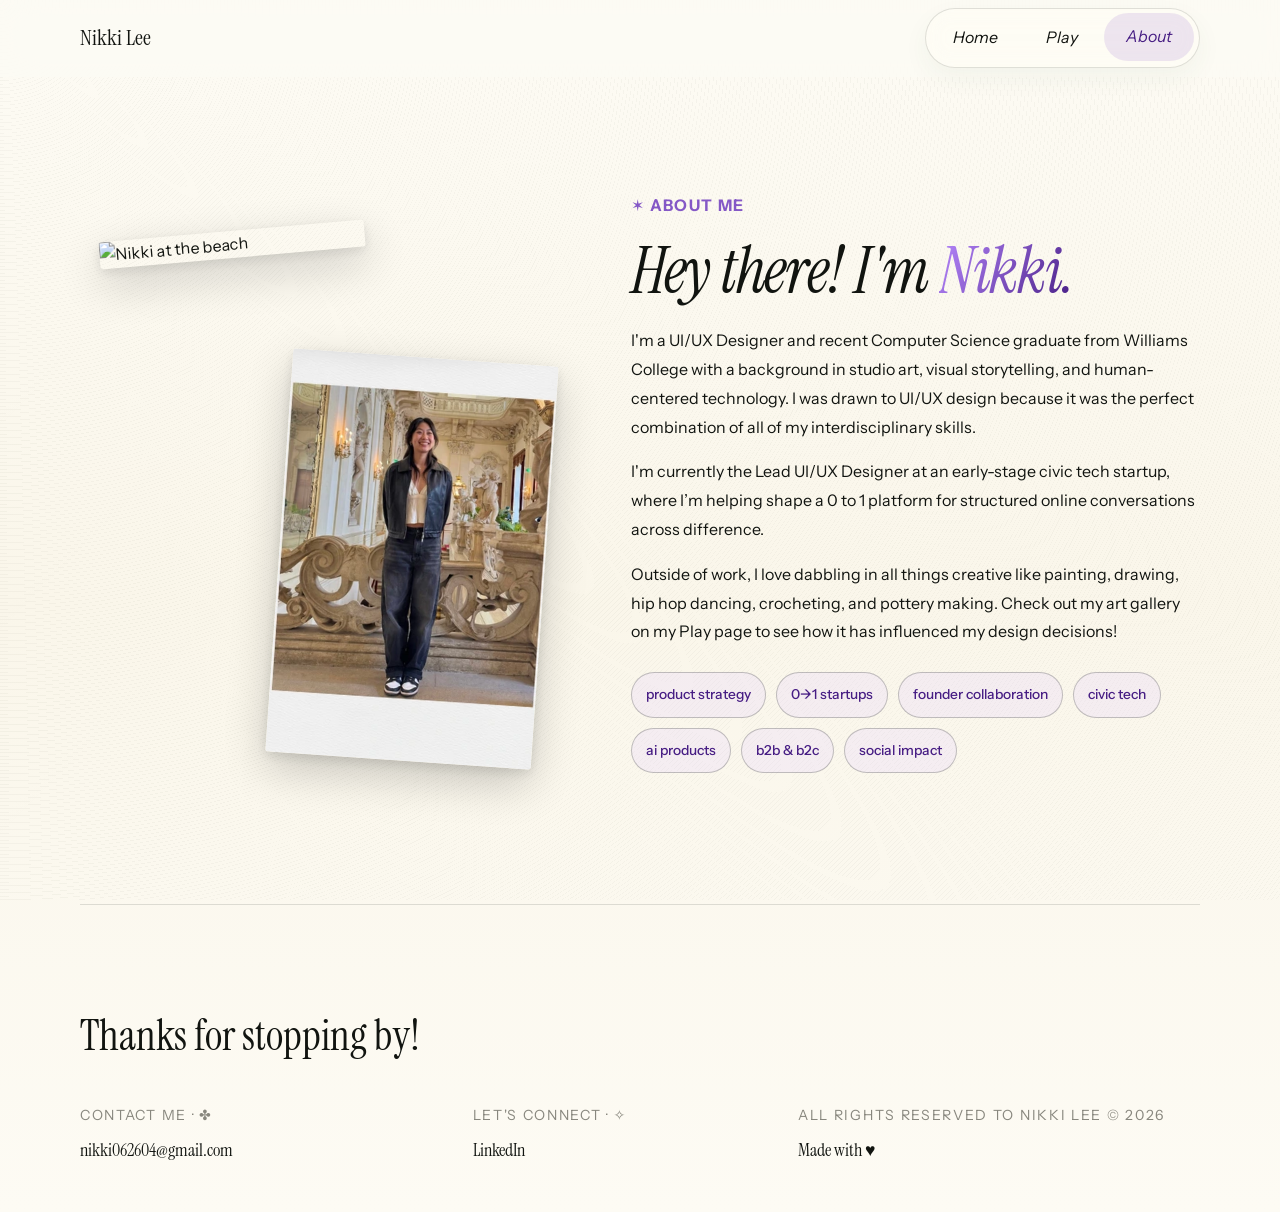
==== commit 0b020bfb: "Add Plana case study, restyle Project Dialogue, and close out reviewer feedback - Add Plana as case " ====
--- a/about/index.html
+++ b/about/index.html
@@ -85,9 +85,7 @@
             <p data-reveal data-delay="3">
               I'm currently the Lead UI/UX Designer at an early-stage civic tech
               startup, where I’m helping shape a 0 to 1 platform for structured
-              online conversations across difference. My work goes beyond
-              screens, including MVP flows, onboarding strategy, brand identity,
-              founder collaboration, and engineer-ready design concepts.
+              online conversations across difference.
             </p>
             <p data-reveal data-delay="4">
               Outside of work, I love dabbling in all things creative like
--- a/styles.css
+++ b/styles.css
@@ -157,6 +157,24 @@
   background: radial-gradient(circle, rgba(132, 88, 198, 0.16), transparent 68%);
 }
 
+/* ── Case study pages: cursor glow matches each project's own accent
+   color instead of the site-wide default green. ── */
+.sorcea-page .cursor-glow {
+  background: radial-gradient(circle, rgba(109, 169, 140, 0.18), transparent 68%);
+}
+.beli-page .cursor-glow {
+  background: radial-gradient(circle, rgba(15, 82, 179, 0.16), transparent 68%);
+}
+.transit-page .cursor-glow {
+  background: radial-gradient(circle, rgba(10, 58, 128, 0.16), transparent 68%);
+}
+.dialogue-page .cursor-glow {
+  background: radial-gradient(circle, rgba(255, 63, 133, 0.16), transparent 68%);
+}
+.plana-page .cursor-glow {
+  background: radial-gradient(circle, rgba(205, 0, 0, 0.16), transparent 68%);
+}
+
 .shell {
   width: var(--shell);
   margin-inline: auto;
@@ -317,10 +335,15 @@
 }
 
 .beli-page .case-jump a:hover,
-.beli-page .case-jump a:focus-visible,
-.beli-page .case-jump a.is-active {
+.beli-page .case-jump a:focus-visible {
   background: #0F52B3;
   color: #fff;
+}
+/* Scroll-driven "you are here" highlight turned off per request; hover
+   and keyboard focus above still show normal interactive feedback. */
+.beli-page .case-jump a.is-active {
+  background: none;
+  color: #0F52B3;
 }
 
 .beli-page .back-top {
@@ -366,10 +389,15 @@
 }
 
 .transit-page .case-jump a:hover,
-.transit-page .case-jump a:focus-visible,
-.transit-page .case-jump a.is-active {
+.transit-page .case-jump a:focus-visible {
   background: #0A3A80;
   color: #fff;
+}
+/* Scroll-driven "you are here" highlight turned off per request; hover
+   and keyboard focus above still show normal interactive feedback. */
+.transit-page .case-jump a.is-active {
+  background: none;
+  color: #0A3A80;
 }
 
 .transit-page .back-top {
@@ -421,10 +449,15 @@
 }
 
 .sorcea-page .case-jump a:hover,
-.sorcea-page .case-jump a:focus-visible,
-.sorcea-page .case-jump a.is-active {
+.sorcea-page .case-jump a:focus-visible {
   background: #6DA98C;
   color: #fff;
+}
+/* Scroll-driven "you are here" highlight turned off per request; hover
+   and keyboard focus above still show normal interactive feedback. */
+.sorcea-page .case-jump a.is-active {
+  background: none;
+  color: rgba(255, 255, 255, 0.75);
 }
 
 .sorcea-page .back-top {
@@ -754,6 +787,25 @@
 .button-quiet:focus-visible {
   background: var(--paper-soft);
   border-color: rgba(43, 96, 66, 0.38);
+}
+
+/* Prototype link buttons: full width of the description column, colored to
+   match the overview section's navy background. */
+.prototype-button,
+.prototype-button--labs,
+.prototype-button--b2c {
+  width: 100%;
+  margin-top: 28px;
+  color: #fff;
+  background: #0C2235;
+}
+.prototype-button:hover,
+.prototype-button:focus-visible,
+.prototype-button--labs:hover,
+.prototype-button--labs:focus-visible,
+.prototype-button--b2c:hover,
+.prototype-button--b2c:focus-visible {
+  background: #163049;
 }
 
 .text-arrow,
@@ -1227,6 +1279,30 @@
   font-family: var(--sans);
   color: var(--plum);
   font-weight: 500;
+  letter-spacing: 0.02em;
+}
+
+.locked-badge {
+  display: inline-flex;
+  align-items: center;
+  gap: 6px;
+}
+
+.work-image-badge {
+  position: absolute;
+  top: 14px;
+  left: 14px;
+  z-index: 2;
+  margin: 0;
+  padding: 7px 14px;
+  border-radius: 999px;
+  background: rgba(255, 253, 244, 0.92);
+  backdrop-filter: blur(6px);
+  box-shadow: 0 8px 20px rgba(20, 20, 15, 0.22);
+  color: var(--plum);
+  font-family: var(--sans);
+  font-size: 0.72rem;
+  font-weight: 600;
   letter-spacing: 0.02em;
 }
 
@@ -1754,6 +1830,13 @@
   display: none;
 }
 
+/* Once the pills overflow the pill bar, left-align instead of centering,
+   so the list scrolls starting from the first item instead of opening
+   with both ends already cut off around a centered midpoint. */
+.case-jump.is-overflowing {
+  justify-content: flex-start;
+}
+
 .case-jump a {
   flex: 0 0 auto;
   padding: 12px 28px;
@@ -1794,6 +1877,14 @@
   margin-top: 28px;
 }
 
+.approach-grid {
+  display: grid;
+  grid-template-columns: repeat(3, minmax(0, 1fr));
+  column-gap: clamp(18px, 3vw, 30px);
+  row-gap: 6px;
+  margin-top: 28px;
+}
+
 .insight-card {
   min-height: 250px;
   padding: clamp(24px, 3vw, 34px);
@@ -2165,9 +2256,10 @@
   transform: translate(-50%, 120%);
   padding: 12px 16px;
   border-radius: 999px;
-  background: var(--ink);
+  background: rgba(17, 20, 16, 0.3);
   color: var(--paper-soft);
   font-weight: 800;
+  white-space: pre;
   box-shadow: 0 16px 38px rgba(0,0,0,0.18);
   opacity: 0;
   transition: opacity 220ms ease, transform 220ms var(--ease);
@@ -2221,6 +2313,7 @@
   .principle-grid,
   .problem-grid,
   .metric-grid,
+  .approach-grid,
   .other-work-grid,
   .footer-columns {
     grid-template-columns: 1fr;
@@ -2696,6 +2789,70 @@
   grid-template-columns: repeat(3, minmax(0, 1fr));
 }
 
+.image-grid.four-up {
+  grid-template-columns: repeat(4, minmax(0, 1fr));
+}
+
+/* These are cropped tight to the phone's own bezel, whose corner radius
+   is proportionally bigger than the default .image-grid img radius, so
+   a sliver of background was still showing at the corners. */
+.image-grid.four-up img {
+  border-radius: 9%;
+}
+
+/* Small, uniform-height row for the wireframe trio: fixed height with
+   width auto (not stretched to fill a column) so all three line up at
+   the same size regardless of their slightly different aspect ratios. */
+.wireframe-trio {
+  display: flex;
+  justify-content: center;
+  align-items: flex-start;
+  flex-wrap: wrap;
+  gap: 20px;
+  margin-block: 30px;
+}
+.wireframe-trio img {
+  height: 440px;
+  width: auto;
+  border-radius: 0;
+  border: 1px solid var(--line);
+}
+
+/* Three individual final screens (login, home, create): a shared width
+   instead of height, so screens with matching source dimensions line up
+   at the same height automatically, while a taller screen is simply
+   allowed to be taller rather than getting force-squashed to match. */
+.mockup-trio {
+  display: flex;
+  justify-content: center;
+  align-items: flex-start;
+  flex-wrap: wrap;
+  gap: 20px;
+  margin-block: 30px;
+}
+.mockup-trio img {
+  width: 240px;
+  border-radius: 0;
+}
+
+/* Masonry, not a strict grid: the mood board references have wildly
+   different aspect ratios (some are single square-ish invites, one is a
+   tall 3-screen composite), so a row-based grid either stretches short
+   images or leaves big gaps next to the tall one. Columns let each item
+   keep its own natural height and just flow into place. */
+.image-grid.gallery {
+  display: block;
+  column-count: 3;
+  column-gap: 22px;
+}
+
+.image-grid.gallery img {
+  width: 100%;
+  break-inside: avoid;
+  margin: 0 0 22px;
+  border-radius: 0;
+}
+
 .image-grid figure {
   margin: 0;
 }
@@ -3049,16 +3206,49 @@
 
 .phone-feature ul {
   margin: 0;
-  padding-left: 1.15em;
+  padding-left: 0;
+  list-style: none;
   color: var(--ink-soft);
   font-size: clamp(1rem, 1.7vw, 1.18rem);
   line-height: 1.55;
+  display: grid;
+  gap: 10px;
+}
+.phone-feature ul li {
+  position: relative;
+  padding-left: 26px;
+}
+.phone-feature ul li::before {
+  content: "✓";
+  position: absolute;
+  left: 0;
+  top: 0;
+  color: var(--forest);
+  font-weight: 800;
 }
 
 .phone-feature img {
   width: 100%;
   max-height: 600px;
   object-fit: contain;
+}
+
+/* Plana's screen-recording GIFs have the plana-prototype page's own
+   background (#fbf5f1, its --chrome-bg) peeking through the phone's
+   rounded bezel corners, so match the card to that instead of white,
+   plus a small crop for the antialiased edge. */
+.plana-page .phone-feature {
+  background: #fbf5f1;
+}
+.plana-page .phone-feature img {
+  border-radius: 6%;
+  /* Each image sets its own aspect-ratio inline (matching its real pixel
+     dimensions), so this max-height doesn't cause the old letterbox bug:
+     the browser solves width down along with it to keep that ratio,
+     rather than object-fit padding out an oversized box. Capped so the
+     whole tall phone screenshot fits in view without scrolling. */
+  max-height: min(85vh, 700px);
+  width: auto;
 }
 
 .transit-metric {
@@ -3185,10 +3375,53 @@
   margin-top: 0;
 }
 
+/* Plana: same side-by-side formatting as Beli's solution grid, image
+   fixed-width alternating sides, text filling the rest. */
+.plana-solution-grid .phone-feature {
+  grid-template-columns: minmax(240px, 380px) minmax(0, 1fr);
+}
+
+.plana-solution-grid .phone-feature > img {
+  grid-column: 1;
+  grid-row: 1;
+  /* Not width: 100% like Beli: these are much taller phone screenshots,
+     so height (capped in the rule above) drives the size via
+     aspect-ratio instead, or it'd overflow the row before hitting that
+     cap and go back to needing a scroll to see the whole phone. */
+  width: auto;
+  max-width: 100%;
+  margin: 0 auto;
+}
+
+.plana-solution-grid .phone-feature > div {
+  grid-column: 2;
+  grid-row: 1;
+}
+
+.plana-solution-grid .phone-feature:nth-child(even) {
+  grid-template-columns: minmax(0, 1fr) minmax(240px, 380px);
+}
+
+.plana-solution-grid .phone-feature:nth-child(even) > img {
+  grid-column: 2;
+}
+
+.plana-solution-grid .phone-feature:nth-child(even) > div {
+  grid-column: 1;
+}
+
+.plana-solution-grid .phone-feature h3 {
+  margin-bottom: 16px;
+}
+
+.plana-solution-grid .phone-feature ul {
+  margin-top: 0;
+}
+
 /* Project Dialogue page */
 body.dialogue-page {
-  background: #061f49;
-  color: #f8f3e8;
+  background: #FFDCE6;
+  color: var(--ink);
 }
 
 .dialogue-page .grain {
@@ -3197,22 +3430,23 @@
 }
 
 .dialogue-page .site-header {
-  background: transparent;
+  background: #FFDCE6;
 }
 
 .dialogue-page .site-header.is-scrolled {
-  background: rgba(6, 31, 73, 0.76);
-  border-bottom-color: rgba(255,255,255,0.12);
+  background: rgba(255, 220, 230, 0.88);
+  border-bottom-color: rgba(9, 40, 90, 0.14);
   backdrop-filter: blur(18px);
 }
 
 .dialogue-page .brand {
-  color: #f8f3e8;
+  color: #09285a;
 }
 
 .dialogue-page .nav-pill {
-  background: rgba(255, 255, 255, 0.1);
-  border-color: rgba(255,255,255,0.18);
+  background: rgba(9, 40, 90, 0.9);
+  border-color: rgba(255,255,255,0.3);
+  box-shadow: 0 16px 36px rgba(9, 40, 90, 0.22);
 }
 
 .dialogue-page .nav-pill a {
@@ -3221,31 +3455,31 @@
 
 .dialogue-page .nav-pill a:hover,
 .dialogue-page .nav-pill a:focus-visible {
-  background: rgba(132, 88, 198, 0.45);
+  background: rgba(255, 255, 255, 0.2);
 }
 
 .dialogue-page .case-jump {
-  background: rgba(6, 31, 73, 0.85);
-  border-color: rgba(255, 255, 255, 0.15);
-  box-shadow: 0 16px 36px rgba(0, 0, 0, 0.35);
+  background: rgba(255, 220, 230, 0.85);
+  border-color: rgba(9, 40, 90, 0.14);
+  box-shadow: 0 16px 36px rgba(9, 40, 90, 0.14);
 }
 
 .dialogue-page .case-jump a {
-  color: rgba(255, 255, 255, 0.75);
+  color: rgba(9, 40, 90, 0.75);
 }
 
 .dialogue-page .case-jump a:hover,
 .dialogue-page .case-jump a:focus-visible,
 .dialogue-page .case-jump a.is-active {
-  background: rgba(132, 88, 198, 0.55);
+  background: #09285a;
   color: #fff;
 }
 
 @media (max-width: 960px) {
   .dialogue-page .nav-pill {
-    background: rgba(6, 31, 73, 0.92);
+    background: rgba(9, 40, 90, 0.94);
     backdrop-filter: blur(20px);
-    border-color: rgba(255, 255, 255, 0.15);
+    border-color: rgba(255, 255, 255, 0.2);
   }
 }
 
@@ -3267,18 +3501,24 @@
   font-size: clamp(0.9rem, 1.4vw, 1rem);
 }
 
+.dialogue-hero .dialogue-shift-callout {
+  border-left-color: #09285a;
+  background: rgba(9, 40, 90, 0.1);
+}
+
+.dialogue-hero .dialogue-shift-callout .section-kicker {
+  color: #09285a;
+}
+
 .dialogue-hero {
   position: relative;
   isolation: isolate;
-  min-height: 100vh;
-  display: grid;
-  align-items: center;
-  padding-block: clamp(86px, 12vw, 160px) clamp(60px, 8vw, 112px);
+  padding-block: clamp(44px, 6vw, 72px) clamp(52px, 8vw, 96px);
   overflow: hidden;
   background:
-    radial-gradient(circle at 18% 22%, rgba(255, 63, 133, 0.42), transparent 24vw),
-    radial-gradient(circle at 80% 30%, rgba(255, 255, 255, 0.12), transparent 28vw),
-    linear-gradient(135deg, #061f49, #09285a 58%, #061f49);
+    radial-gradient(circle at 18% 22%, rgba(255, 255, 255, 0.22), transparent 24vw),
+    radial-gradient(circle at 80% 30%, rgba(9, 40, 90, 0.1), transparent 28vw),
+    linear-gradient(180deg, #FFB3C4 0%, #FFA1B4 40%, #F992A9 100%);
 }
 
 .dialogue-hero::before,
@@ -3321,20 +3561,21 @@
 .dialogue-hero h1 {
   margin: 0;
   max-width: 740px;
-  color: #fff;
+  color: var(--ink);
   font-family: var(--serif);
-  font-size: clamp(3.6rem, 10vw, 8.6rem);
-  line-height: 1.05;
-  letter-spacing: 2px;
+  font-size: clamp(2rem, 4vw, 3.8rem);
+  line-height: 1.15;
+  letter-spacing: -0.02em;
 }
 
 .dialogue-subtitle {
-  margin: 20px 0 0;
-  color: rgba(255,255,255,0.72);
+  margin: 14px 0 0;
+  color: rgba(17, 20, 16, 0.65);
   font-family: var(--sans);
+  font-weight: 400;
   text-transform: uppercase;
-  letter-spacing: 0.2em;
-  font-size: clamp(0.8rem, 1.3vw, 1rem);
+  letter-spacing: 0.12em;
+  font-size: clamp(0.72rem, 1.1vw, 0.88rem);
 }
 
 .pink-tags {
@@ -3349,22 +3590,33 @@
   color: #fff;
 }
 
+.dialogue-page .pink-tags span {
+  background: #09285a;
+  color: #fff;
+}
+
 .dialogue-hero-card {
   padding: clamp(24px, 4vw, 38px);
-  border: 1px solid rgba(255,255,255,0.14);
+  border: 1px solid rgba(9,40,90,0.12);
   border-radius: 34px;
-  background: rgba(255,255,255,0.07);
-  box-shadow: 0 28px 80px rgba(0,0,0,0.18);
+  background: rgba(255,255,255,0.4);
+  box-shadow: 0 28px 80px rgba(0,0,0,0.1);
   backdrop-filter: blur(16px);
 }
 
-.dialogue-page .dialogue-hero-card .section-kicker,
 .dialogue-page .dialogue-dark .section-kicker {
   color: #ff8ab7;
 }
 
+.dialogue-page .dialogue-hero-card .section-kicker {
+  color: #09285a;
+}
+
 .dialogue-hero-card p,
-.dialogue-product-grid p,
+.dialogue-product-grid p {
+  color: rgba(17, 20, 16, 0.78);
+}
+
 .dialogue-dark .narrative-block p {
   color: rgba(255,255,255,0.82);
 }
@@ -3375,13 +3627,13 @@
   gap: 18px;
   margin-top: 30px;
   padding-top: 26px;
-  border-top: 1px solid rgba(255,255,255,0.14);
+  border-top: 1px solid rgba(9,40,90,0.16);
 }
 
 .dialogue-facts h2,
 .dialogue-product-grid h2 {
   margin: 0 0 8px;
-  color: #fff;
+  color: #09285a;
   font-size: 0.78rem;
   text-transform: uppercase;
   letter-spacing: 0.18em;
@@ -3389,7 +3641,7 @@
 
 .dialogue-facts p {
   margin: 0;
-  color: rgba(255,255,255,0.68);
+  color: rgba(17, 20, 16, 0.72);
   font-size: 0.95rem;
 }
 
@@ -3542,6 +3794,59 @@
 .dialogue-dark .artifact-card figcaption,
 .dialogue-artifact figcaption {
   color: rgba(255,255,255,0.68);
+}
+
+/* ── Ideation: lighter pink panel (ombre continuation from the hero's
+   deeper pink), black text for readability, navy as the accent color ── */
+.dialogue-pink-panel {
+  background: linear-gradient(180deg, #FFE1EA 0%, #FFD3E0 100%);
+  color: var(--ink);
+}
+
+.dialogue-pink-panel .narrative-block > h2,
+.dialogue-pink-panel h2,
+.dialogue-pink-panel h3 {
+  color: #09285a;
+}
+
+.dialogue-pink-panel .section-kicker {
+  color: #09285a;
+}
+
+.dialogue-pink-panel .narrative-block p {
+  color: rgba(17, 20, 16, 0.78);
+}
+
+.dialogue-pink-panel .artifact-card,
+.dialogue-pink-panel .dialogue-artifact {
+  border-color: rgba(9, 40, 90, 0.14);
+  background: rgba(255, 255, 255, 0.5);
+  box-shadow: 0 24px 70px rgba(9, 40, 90, 0.12);
+}
+
+.dialogue-pink-panel .artifact-card figcaption,
+.dialogue-pink-panel .dialogue-artifact figcaption {
+  color: rgba(17, 20, 16, 0.68);
+}
+
+/* ── Impact / Reflection: white panel, black text ── */
+.dialogue-light-panel {
+  background: #fffdf7;
+  color: var(--ink);
+}
+
+.dialogue-light-panel .narrative-block > h2,
+.dialogue-light-panel h2,
+.dialogue-light-panel h3 {
+  color: var(--ink);
+}
+
+.dialogue-light-panel .section-kicker {
+  color: #ff3f85;
+}
+
+.dialogue-light-panel .narrative-block p {
+  color: var(--ink-soft);
 }
 
 .next-step-grid {
@@ -3669,11 +3974,11 @@
 
 .gate-title {
   margin: 0;
-  color: #fff;
+  color: var(--ink);
   font-family: var(--serif);
-  font-size: clamp(2rem, 5vw, 3.6rem);
-  line-height: 1;
-  letter-spacing: 2px;
+  font-size: clamp(2rem, 4vw, 3.8rem);
+  line-height: 1.15;
+  letter-spacing: -0.02em;
 }
 
 .gate-sub {
@@ -3687,13 +3992,13 @@
 
 .gate-desc {
   margin-block: 18px 0;
-  color: rgba(255, 255, 255, 0.62);
+  color: rgba(17, 20, 16, 0.68);
   font-size: 0.95rem;
   line-height: 1.7;
 }
 
 .gate-desc a {
-  color: rgba(255, 255, 255, 0.88);
+  color: rgba(17, 20, 16, 0.9);
   text-decoration: underline;
   text-underline-offset: 3px;
 }
@@ -3713,9 +4018,9 @@
   min-height: 52px;
   padding: 0 20px;
   border-radius: var(--radius-pill);
-  border: 1px solid rgba(255, 255, 255, 0.2);
-  background: rgba(255, 255, 255, 0.08);
-  color: #fff;
+  border: 1px solid rgba(9, 40, 90, 0.2);
+  background: rgba(255, 255, 255, 0.55);
+  color: var(--ink);
   font-size: 0.95rem;
   font-family: inherit;
   outline: none;
@@ -3726,11 +4031,11 @@
 
 .gate-input:focus {
   border-color: #ff3f85;
-  background: rgba(255, 255, 255, 0.12);
+  background: rgba(255, 255, 255, 0.75);
 }
 
 .gate-input::placeholder {
-  color: rgba(255, 255, 255, 0.4);
+  color: rgba(17, 20, 16, 0.4);
 }
 
 .gate-btn {
@@ -3757,7 +4062,7 @@
 
 .gate-error {
   margin-top: 14px;
-  color: #ff8ab7;
+  color: #c81e4e;
   font-size: 0.9rem;
   text-align: center;
 }
@@ -3818,9 +4123,9 @@
 .dialogue-feature-list li {
   padding: 16px 20px;
   border-radius: 14px;
-  background: rgba(255, 255, 255, 0.06);
-  border: 1px solid rgba(255, 255, 255, 0.1);
-  color: rgba(255, 255, 255, 0.88);
+  background: rgba(255, 255, 255, 0.45);
+  border: 1px solid rgba(9, 40, 90, 0.1);
+  color: rgba(17, 20, 16, 0.82);
   font-size: 0.95rem;
   display: flex;
   align-items: center;
@@ -3846,14 +4151,14 @@
   margin: 0 0 clamp(28px, 4vw, 44px);
   padding: clamp(28px, 4vw, 40px);
   border: none;
-  border-left: 4px solid #ff3f85;
+  border-left: 4px solid #09285a;
   border-radius: 0 20px 20px 0;
-  background: rgba(255, 63, 133, 0.08);
+  background: rgba(9, 40, 90, 0.06);
   font-family: var(--sans);
   font-size: clamp(1.2rem, 2.4vw, 1.75rem);
   font-weight: 500;
   line-height: 1.5;
-  color: #fff;
+  color: var(--ink);
   font-style: normal;
 }
 
@@ -3939,7 +4244,7 @@
 }
 
 .dialogue-shift-callout p {
-  color: rgba(255, 255, 255, 0.88);
+  color: rgba(17, 20, 16, 0.82);
   font-size: clamp(0.95rem, 1.6vw, 1.05rem);
   line-height: 1.7;
   margin: 0;
@@ -3973,6 +4278,25 @@
   font-size: clamp(0.95rem, 1.6vw, 1.05rem);
   line-height: 1.7;
   margin: 0;
+}
+
+.research-finding-callout .finding-arrows {
+  list-style: none;
+  padding: 0;
+  margin: 0 0 14px;
+  color: var(--ink);
+  font-size: clamp(0.95rem, 1.6vw, 1.05rem);
+  line-height: 1.7;
+}
+.research-finding-callout .finding-arrows li + li {
+  margin-top: 4px;
+}
+.research-finding-callout .finding-arrows li::before {
+  content: '→ ';
+  opacity: 0.5;
+}
+.research-finding-callout .finding-conclusion {
+  margin-top: 14px;
 }
 
 .sorcea-page .research-finding-callout {
@@ -4084,14 +4408,14 @@
   gap: 16px;
   padding: 14px 20px;
   border-radius: 14px;
-  background: rgba(255, 255, 255, 0.05);
-  border: 1px solid rgba(255, 255, 255, 0.08);
+  background: rgba(255, 255, 255, 0.45);
+  border: 1px solid rgba(9, 40, 90, 0.1);
 }
 
 .flow-step p {
   margin: 0;
   font-size: 0.92rem;
-  color: rgba(255, 255, 255, 0.82);
+  color: rgba(17, 20, 16, 0.82);
 }
 
 .flow-num {
@@ -4338,8 +4662,8 @@
 }
 
 .tradeoff-user {
-  background: rgba(254, 20, 67, 0.08);
-  border: 1px solid rgba(254, 20, 67, 0.2);
+  background: rgba(254, 20, 67, 0.1);
+  border: 1px solid rgba(254, 20, 67, 0.28);
   margin-top: 1.5rem;
 }
 
@@ -4353,19 +4677,19 @@
   margin-bottom: 12px;
 }
 
-.tradeoff-user .tradeoff-tag    { color: #ff6ea8; }
+.tradeoff-user .tradeoff-tag    { color: #c81e4e; }
 
 .tradeoff-side p {
   margin: 0;
-  color: rgba(255, 255, 255, 0.72);
+  color: rgba(17, 20, 16, 0.78);
 }
 
 .tradeoff-expert-callout {
   padding: 22px 28px;
   border-radius: 14px;
-  background: rgba(253, 195, 1, 0.07);
-  border: 1px solid rgba(253, 195, 1, 0.22);
-  border-left: 3px solid #FDC301;
+  background: rgba(253, 195, 1, 0.18);
+  border: 1px solid rgba(253, 195, 1, 0.4);
+  border-left: 4px solid #c89000;
   margin-top: 1rem;
 }
 
@@ -4382,7 +4706,7 @@
 
 .dialogue-page .narrative-block .tradeoff-expert-callout p {
   margin: 0;
-  color: rgba(255, 255, 255, 0.8);
+  color: rgba(17, 20, 16, 0.8);
 }
 
 .tradeoff-iterations {
@@ -4412,14 +4736,14 @@
 
 .iteration-before {
   background: rgba(254, 20, 67, 0.12);
-  border: 1px solid rgba(254, 20, 67, 0.25);
-  color: #ff6ea8;
+  border: 1px solid rgba(254, 20, 67, 0.3);
+  color: #c81e4e;
 }
 
 .iteration-after {
-  background: rgba(52, 211, 153, 0.12);
-  border: 1px solid rgba(52, 211, 153, 0.28);
-  color: #6ee7b7;
+  background: rgba(16, 150, 100, 0.14);
+  border: 1px solid rgba(16, 150, 100, 0.3);
+  color: #0d7a52;
 }
 
 /* ── Fireside annotated before/after ── */
@@ -4435,7 +4759,7 @@
   text-align: center;
   font-size: 1.1rem;
   line-height: 1;
-  color: rgba(255, 255, 255, 0.32);
+  color: rgba(17, 20, 16, 0.35);
   margin: -4px 0;
 }
 
@@ -4446,7 +4770,7 @@
 
 .fireside-caption {
   margin: 0;
-  color: rgba(255, 255, 255, 0.72);
+  color: rgba(17, 20, 16, 0.72);
 }
 
 .fireside-annotated {
@@ -4583,6 +4907,10 @@
   background: #ff3f85;
 }
 
+.dialogue-solution .showcase-integrated-list li::before {
+  color: #ff3f85;
+}
+
 .metrics-grid {
   display: grid;
   grid-template-columns: repeat(3, minmax(0, 1fr));
@@ -4627,6 +4955,38 @@
   color: #ff3f85;
 }
 
+.dialogue-light-panel .metric-card {
+  padding: clamp(22px, 3vw, 30px);
+  border-radius: 24px;
+  border: 1px solid var(--line);
+  background: #fff;
+  box-shadow: 0 8px 28px rgba(0, 0, 0, 0.06);
+  color: var(--ink);
+}
+
+.dialogue-light-panel .metric-card h4 {
+  margin: 0 0 12px;
+  font-size: 0.95rem;
+  font-weight: 700;
+  color: #ff3f85;
+}
+
+.dialogue-light-panel .metric-card ul {
+  padding-left: 16px;
+  margin: 0;
+  font-size: 0.85rem;
+  line-height: 1.75;
+}
+
+.dialogue-light-panel .metric-card li {
+  color: var(--ink-soft);
+  font-size: 0.85rem;
+}
+
+.dialogue-light-panel .metric-card li + li {
+  margin-top: 4px;
+}
+
 /* ── Impact zone grid (Project Dialogue) ── */
 .impact-zone-grid {
   display: grid;
@@ -4638,8 +4998,9 @@
 .impact-zone-card {
   padding: clamp(22px, 3vw, 36px);
   border-radius: 20px;
-  background: rgba(255, 255, 255, 0.06);
-  border: 1px solid rgba(255, 255, 255, 0.1);
+  background: #fff;
+  border: 1px solid var(--line);
+  box-shadow: 0 8px 28px rgba(0, 0, 0, 0.06);
   display: flex;
   flex-direction: column;
   gap: 10px;
@@ -4655,7 +5016,7 @@
   margin: 0;
   font-size: 0.95rem;
   font-weight: 700;
-  color: #ff8ab7;
+  color: #09285a;
   line-height: 1.3;
 }
 
@@ -4663,7 +5024,7 @@
   margin: 0;
   font-size: 0.85rem;
   line-height: 1.65;
-  color: rgba(255, 255, 255, 0.72);
+  color: var(--ink-soft);
 }
 
 /* metric cards on dark background (Impact section) */
@@ -4700,17 +5061,23 @@
 }
 
 @media (max-width: 960px) {
+  .image-grid.gallery {
+    column-count: 1;
+  }
   .other-work-grid.three-cards,
   .quote-grid,
   .sketch-with-text,
   .image-grid.two-up,
   .image-grid.three-up,
+  .image-grid.four-up,
   .palette-grid,
   .phone-solution,
   .phone-feature,
   .phone-feature:nth-child(even),
   .beli-solution-grid .phone-feature,
   .beli-solution-grid .phone-feature:nth-child(even),
+  .plana-solution-grid .phone-feature,
+  .plana-solution-grid .phone-feature:nth-child(even),
   .transit-page .phone-feature,
   .transit-page .phone-feature:nth-child(even),
   .research-stat-layout,
@@ -4756,7 +5123,9 @@
 
   .phone-feature:nth-child(even) > img,
   .beli-solution-grid .phone-feature > img,
-  .beli-solution-grid .phone-feature:nth-child(even) > img {
+  .beli-solution-grid .phone-feature:nth-child(even) > img,
+  .plana-solution-grid .phone-feature > img,
+  .plana-solution-grid .phone-feature:nth-child(even) > img {
     order: 0;
   }
 
@@ -4767,8 +5136,13 @@
   .beli-solution-grid .phone-feature > img,
   .beli-solution-grid .phone-feature > div,
   .beli-solution-grid .phone-feature:nth-child(even) > img,
-  .beli-solution-grid .phone-feature:nth-child(even) > div {
+  .beli-solution-grid .phone-feature:nth-child(even) > div,
+  .plana-solution-grid .phone-feature > img,
+  .plana-solution-grid .phone-feature > div,
+  .plana-solution-grid .phone-feature:nth-child(even) > img,
+  .plana-solution-grid .phone-feature:nth-child(even) > div {
     grid-column: auto;
+    grid-row: auto;
   }
 
   .phone-stage {
@@ -4886,6 +5260,16 @@
   color: #fff;
 }
 
+/* Project Dialogue: pink matching hero image */
+.dialogue-page .case-cover {
+  background: #FFB3C4;
+}
+.dialogue-page .case-cover-art::after {
+  background:
+    radial-gradient(circle at 60% 20%, rgba(255,255,255,0.18), transparent 30%),
+    linear-gradient(180deg, transparent 55%, rgba(255,179,196,0.6) 80%, #FFB3C4 100%);
+}
+
 /* Sorcea: dark teal matching hero */
 .sorcea-page .case-cover {
   background: #0C2235;
@@ -4987,6 +5371,18 @@
   color: var(--ink);
 }
 
+/* Dialogue: black ink on light pink — problem card, accent kicker */
+.dialogue-page .case-problem-card {
+  border: 1px solid rgba(9, 40, 90, 0.12);
+  background: rgba(255, 255, 255, 0.4);
+}
+.dialogue-page .case-problem-card .section-kicker {
+  color: #09285a;
+}
+.dialogue-page .case-problem-card p {
+  color: rgba(17, 20, 16, 0.78);
+}
+
 /* Beli: dark ink on light blue — callout, chips, kickers */
 .beli-page .dialogue-shift-callout {
   border-left-color: #0F52B3;
@@ -5013,15 +5409,33 @@
   color: #0F52B3;
 }
 
-.beli-page .problem-grid .insight-card {
+.beli-page .problem-grid .insight-card,
+.beli-page .approach-grid .insight-card {
   min-height: auto;
-}
-
-.beli-page .problem-grid .insight-card h3 {
-  font-size: 1.5rem;
-}
-
-.beli-page .problem-grid .insight-card p {
+  border-color: rgba(77, 144, 254, 0.3);
+}
+
+.beli-page .problem-grid .insight-card:nth-child(1),
+.beli-page .approach-grid .insight-card:nth-child(1) {
+  background: rgba(77, 144, 254, 0.22);
+}
+
+.beli-page .problem-grid .insight-card:nth-child(2),
+.beli-page .approach-grid .insight-card:nth-child(2) {
+  background: rgba(77, 144, 254, 0.13);
+}
+
+.beli-page .approach-grid .insight-card:nth-child(3) {
+  background: rgba(77, 144, 254, 0.06);
+}
+
+.beli-page .problem-grid .insight-card h3,
+.beli-page .approach-grid .insight-card h3 {
+  font-size: 1.2rem;
+}
+
+.beli-page .problem-grid .insight-card p,
+.beli-page .approach-grid .insight-card p {
   font-size: 1.05rem;
 }
 
@@ -5300,6 +5714,16 @@
   background: #06213f;
   box-shadow: 0 18px 34px rgba(10, 58, 128, 0.3);
 }
+.beli-page .phone-feature .button-primary {
+  margin-top: 20px;
+  background: #0F52B3;
+  box-shadow: 0 14px 26px rgba(15, 82, 179, 0.25);
+}
+.beli-page .phone-feature .button-primary:hover,
+.beli-page .phone-feature .button-primary:focus-visible {
+  background: #0b3c85;
+  box-shadow: 0 18px 34px rgba(15, 82, 179, 0.3);
+}
 .transit-page .palette-grid h4 {
   color: var(--case-blue-deep);
 }
@@ -5349,6 +5773,10 @@
 }
 .sorcea-page .metric-card h3 {
   margin-top: 10px;
+}
+.sorcea-page .metric-grid {
+  max-width: none;
+  margin-inline: 0;
 }
 .sorcea-page .solution-copy h3 {
   margin-bottom: 13px;
@@ -5654,6 +6082,7 @@
 }
 .dialogue-page .case-jump a.is-active:not(:hover):not(:focus-visible) {
   background: transparent;
+  color: rgba(9, 40, 90, 0.75);
 }
 
 /* ── Dialogue: hero summary sentence ── */
@@ -5671,7 +6100,11 @@
   padding: 0 0 8px;
 }
 .dialogue-page .what-i-drove-row .section-kicker {
-  color: #ff8ab7;
+  color: #09285a;
+}
+.dialogue-page .what-i-drove-chips span {
+  background: #09285a;
+  color: #fff;
 }
 .what-i-drove-chips {
   display: flex;
@@ -5697,6 +6130,10 @@
   background: #ff3f85;
 }
 
+.dialogue-page .dialogue-hero .what-i-drove-chips span {
+  background: #09285a;
+}
+
 /* ── Dialogue: "Why This Matters" callout in product section ── */
 .why-matters-callout {
   margin-top: 20px;
@@ -5833,22 +6270,227 @@
 }
 .dark-feature-card {
   padding: 20px 22px;
-  background: rgba(255, 255, 255, 0.08);
+  background: rgba(255, 255, 255, 0.45);
   border-radius: 16px;
-  border: 1px solid rgba(255, 255, 255, 0.12);
+  border: 1px solid rgba(9, 40, 90, 0.12);
 }
 .dark-feature-card h3 {
   font-family: var(--sans);
   font-size: 0.95rem;
   font-weight: 700;
-  color: #ff8ab7;
+  color: #09285a;
   margin: 0 0 8px;
 }
 .dark-feature-card p {
   font-size: 0.85rem;
   line-height: 1.6;
-  color: rgba(255, 255, 255, 0.68);
+  color: rgba(17, 20, 16, 0.72);
   margin: 0;
+}
+
+/* ── Plana: red/pink theme matching the app's own hero (light pink
+   #ffe4e1 fading to coral, #cd0000 as the primary accent, same tokens
+   as the app prototype itself), following the same per-project override
+   pattern used for Beli/Transit/Sorcea above. ── */
+.plana-page {
+  --case-red: #cd0000;
+  --case-red-deep: #8f0000;
+  --case-red-soft: #ffe4e1;
+}
+.plana-page .site-header {
+  background: #ffe4e1;
+}
+.plana-page .site-header.is-scrolled {
+  background: rgba(255, 228, 225, 0.82);
+  border-bottom-color: rgba(205, 0, 0, 0.15);
+  backdrop-filter: blur(18px);
+}
+.plana-page .brand {
+  color: #cd0000;
+}
+.plana-page .nav-pill {
+  background: rgba(205, 0, 0, 0.88);
+  border-color: rgba(255, 255, 255, 0.4);
+  box-shadow: 0 16px 36px rgba(205, 0, 0, 0.22);
+}
+.plana-page .nav-pill a {
+  color: #fff;
+}
+.plana-page .nav-pill a:hover,
+.plana-page .nav-pill a:focus-visible,
+.plana-page .nav-pill a.is-active {
+  background: rgba(255, 255, 255, 0.22);
+  color: #fff;
+}
+.plana-page .case-jump a {
+  color: #cd0000;
+}
+.plana-page .case-jump a:hover,
+.plana-page .case-jump a:focus-visible {
+  background: #cd0000;
+  color: #fff;
+}
+/* Scroll-driven "you are here" highlight turned off per request; hover
+   and keyboard focus above still show normal interactive feedback. */
+.plana-page .case-jump a.is-active {
+  background: none;
+  color: #cd0000;
+}
+.plana-page .back-top {
+  color: #cd0000;
+}
+.plana-page .back-top::after {
+  background: #cd0000;
+}
+.plana-page .case-cover {
+  background: #ffe4e1;
+}
+.plana-page .case-cover-art::after {
+  background:
+    radial-gradient(circle at 60% 20%, rgba(255, 255, 255, 0.18), transparent 30%),
+    linear-gradient(180deg, transparent 60%, rgba(255, 228, 225, 0.5) 80%, #ffe4e1 100%);
+}
+.plana-page .case-hero-intro {
+  background: #ffe4e1;
+}
+.plana-page .case-tags span {
+  background: #cd0000;
+  color: #fff;
+}
+.plana-page .case-hero-grid .case-subtitle {
+  color: var(--ink);
+}
+.plana-page .case-problem-card .section-kicker {
+  color: #cd0000;
+}
+.plana-page .case-problem-card p,
+.plana-page .case-hero-facts p,
+.plana-page .case-product-grid p {
+  color: var(--ink);
+}
+.plana-page .case-hero-facts h2,
+.plana-page .case-product-grid h2 {
+  color: var(--ink);
+}
+.plana-page .dialogue-shift-callout {
+  border-left-color: #cd0000;
+  background: rgba(205, 0, 0, 0.08);
+}
+.plana-page .dialogue-shift-callout .section-kicker {
+  color: #cd0000;
+}
+.plana-page .dialogue-shift-callout p {
+  color: var(--ink);
+}
+.plana-page .what-i-drove-row .section-kicker {
+  color: #cd0000;
+}
+.plana-page .what-i-drove-chips span {
+  background: #cd0000;
+}
+.plana-page .body-list li::marker {
+  color: #cd0000;
+}
+.plana-page .section-kicker {
+  color: #cd0000;
+  font-size: 0.6rem;
+}
+.plana-page .narrative-block h2 {
+  font-size: clamp(1.8rem, 3.2vw, 2.6rem);
+}
+.plana-page .narrative-block p {
+  font-size: clamp(0.9rem, 1.4vw, 1rem);
+}
+.plana-page .dialogue-shift-callout p {
+  font-size: clamp(0.9rem, 1.4vw, 1rem);
+}
+.plana-page .view-toggle-btn.is-active {
+  background: #cd0000;
+  color: #fff;
+}
+.plana-page .hmw-panel {
+  border-color: rgba(205, 0, 0, 0.28);
+  background:
+    radial-gradient(circle at 96% 16%, rgba(205, 0, 0, 0.1), transparent 32%),
+    linear-gradient(135deg, #ffe4e1, #fffdf4);
+}
+.plana-page .hmw-panel h3 {
+  color: var(--case-red-deep);
+}
+.plana-page .phone-feature h3 {
+  color: var(--case-red-deep);
+}
+.plana-page .subsection h3,
+.plana-page .insight-card h3 {
+  color: var(--case-red-deep);
+}
+.plana-page .metric-card h3 {
+  margin-bottom: 0;
+}
+.plana-page .metric-card p {
+  margin: 0;
+}
+.plana-page .phone-feature ul li::before {
+  color: #cd0000;
+}
+.plana-page .button-primary {
+  background: #cd0000;
+  box-shadow: 0 14px 26px rgba(205, 0, 0, 0.2);
+  margin-top: 22px;
+}
+.plana-page .button-primary:hover,
+.plana-page .button-primary:focus-visible {
+  background: #8f0000;
+  box-shadow: 0 18px 34px rgba(205, 0, 0, 0.24);
+}
+
+.plana-metric {
+  background: linear-gradient(135deg, #cd0000, #8f0000);
+  color: #fff;
+  gap: 4px;
+  padding: 24px 26px;
+  justify-content: center;
+}
+.plana-metric h3,
+.plana-metric li,
+.plana-metric p,
+.plana-metric span {
+  color: #fff;
+}
+.vibe-coding-callout {
+  border: 1px solid rgba(205, 0, 0, 0.25);
+  background: rgba(205, 0, 0, 0.05);
+  border-radius: 12px;
+  padding: 24px 28px;
+}
+.vibe-coding-callout .section-kicker {
+  color: #cd0000;
+}
+
+/* ── Plana: light-theme asset placeholder (swap for real images) ── */
+.asset-placeholder {
+  display: flex;
+  align-items: center;
+  justify-content: center;
+  min-height: 260px;
+  padding: 24px;
+  border-radius: 8px;
+  border: 2px dashed rgba(17, 20, 16, 0.18);
+  background: rgba(17, 20, 16, 0.03);
+  text-align: center;
+}
+.asset-placeholder span {
+  font-size: 0.85rem;
+  color: var(--muted);
+  letter-spacing: 0.02em;
+  line-height: 1.5;
+}
+.thumb-placeholder {
+  width: 100%;
+  height: 100%;
+  min-height: 0;
+  aspect-ratio: 16 / 9;
+  border-radius: 12px;
 }
 
 /* ── Dialogue: wireframe placeholder ── */
@@ -5873,33 +6515,6 @@
   }
 }
 
-/* ── Dialogue: responsible AI principle cards (light bg section) ── */
-.ai-principle-grid {
-  display: grid;
-  grid-template-columns: repeat(3, 1fr);
-  gap: 16px;
-  margin-top: 24px;
-}
-.ai-principle-card {
-  padding: 20px 22px;
-  background: #fff;
-  border-radius: 16px;
-  border: 1px solid var(--line);
-  box-shadow: 0 4px 16px rgba(0, 0, 0, 0.05);
-}
-.ai-principle-card h4 {
-  font-size: 0.95rem;
-  font-weight: 700;
-  color: #ff3f85;
-  margin: 0 0 8px;
-}
-.ai-principle-card p {
-  font-size: 0.83rem;
-  line-height: 1.6;
-  color: var(--ink-soft);
-  margin: 0;
-}
-
 /* ── Dialogue: project status grid in next steps ── */
 .project-status-grid {
   display: grid;
@@ -5973,10 +6588,14 @@
   margin: 0 0 18px;
 }
 
+.dialogue-light-panel .project-status-card li {
+  color: var(--ink-soft);
+}
+.dialogue-light-panel .project-status-card li + li {
+  border-top: 1px solid var(--line);
+}
+
 @media (max-width: 720px) {
-  .ai-principle-grid {
-    grid-template-columns: 1fr;
-  }
   .project-status-grid {
     grid-template-columns: 1fr;
   }
@@ -6400,6 +7019,17 @@
   color: #c85c1e;
   display: block;
   margin-bottom: 8px;
+}
+.beli-page .possible-impact-card {
+  border-color: rgba(77, 144, 254, 0.3);
+}
+.beli-page .possible-impact-card:nth-child(1) { background: rgba(77, 144, 254, 0.22); }
+.beli-page .possible-impact-card:nth-child(2) { background: rgba(77, 144, 254, 0.17); }
+.beli-page .possible-impact-card:nth-child(3) { background: rgba(77, 144, 254, 0.13); }
+.beli-page .possible-impact-card:nth-child(4) { background: rgba(77, 144, 254, 0.09); }
+.beli-page .possible-impact-card:nth-child(5) { background: rgba(77, 144, 254, 0.06); }
+.beli-page .possible-impact-card .impact-metric-label {
+  color: var(--case-blue-deep);
 }
 .possible-impact-card p { font-size: 0.88rem; line-height: 1.5; margin: 0; color: var(--ink); }
 @media (max-width: 720px) {
@@ -7172,13 +7802,13 @@
   margin: 1.25rem 0;
   border-radius: 14px;
   overflow: hidden;
-  border: 1px solid rgba(255, 255, 255, 0.1);
+  border: 1px solid rgba(9, 40, 90, 0.14);
 }
 
 .stakeholder-table-head {
   display: grid;
   grid-template-columns: 0.38fr 1fr 1fr;
-  background: rgba(255, 255, 255, 0.07);
+  background: rgba(255, 255, 255, 0.3);
 }
 
 .stakeholder-table-head span {
@@ -7187,8 +7817,8 @@
   font-weight: 700;
   text-transform: uppercase;
   letter-spacing: 0.1em;
-  color: rgba(255, 255, 255, 0.48);
-  border-right: 1px solid rgba(255, 255, 255, 0.08);
+  color: rgba(9, 40, 90, 0.65);
+  border-right: 1px solid rgba(9, 40, 90, 0.1);
 }
 
 .stakeholder-table-head span:last-child {
@@ -7198,7 +7828,7 @@
 .stakeholder-table-row {
   display: grid;
   grid-template-columns: 0.38fr 1fr 1fr;
-  border-top: 1px solid rgba(255, 255, 255, 0.07);
+  border-top: 1px solid rgba(9, 40, 90, 0.1);
 }
 
 .sth-who,
@@ -7207,31 +7837,31 @@
   padding: 13px 16px;
   font-size: 0.87rem;
   line-height: 1.5;
-  border-right: 1px solid rgba(255, 255, 255, 0.07);
+  border-right: 1px solid rgba(9, 40, 90, 0.1);
 }
 
 .sth-who {
   font-weight: 700;
-  color: rgba(255, 255, 255, 0.85);
-  background: rgba(255, 255, 255, 0.04);
+  color: rgba(17, 20, 16, 0.85);
+  background: rgba(255, 255, 255, 0.35);
 }
 
 .sth-need {
-  color: rgba(255, 255, 255, 0.62);
-  background: rgba(255, 255, 255, 0.02);
+  color: rgba(17, 20, 16, 0.68);
+  background: rgba(255, 255, 255, 0.2);
 }
 
 .sth-response {
-  color: rgba(255, 255, 255, 0.85);
-  background: rgba(254, 20, 67, 0.07);
+  color: rgba(17, 20, 16, 0.85);
+  background: rgba(254, 20, 67, 0.08);
   border-right: none;
 }
 
 @media (max-width: 640px) {
   .stakeholder-table-head { display: none; }
   .stakeholder-table-row { grid-template-columns: 1fr; }
-  .sth-who { border-right: none; border-bottom: 1px solid rgba(255,255,255,0.07); }
-  .sth-need { border-right: none; border-bottom: 1px solid rgba(255,255,255,0.07); }
+  .sth-who { border-right: none; border-bottom: 1px solid rgba(9,40,90,0.1); }
+  .sth-need { border-right: none; border-bottom: 1px solid rgba(9,40,90,0.1); }
   .sth-response { border-right: none; }
 }
 
@@ -7254,8 +7884,8 @@
 }
 
 .onboarding-shift-after {
-  background: rgba(254, 20, 67, 0.08);
-  border: 1px solid rgba(254, 20, 67, 0.2);
+  background: rgba(255, 255, 255, 0.45);
+  border: 1px solid rgba(254, 20, 67, 0.25);
 }
 
 .shift-col-label {
@@ -7275,15 +7905,15 @@
 }
 
 .shift-label-after {
-  background: rgba(254, 20, 67, 0.2);
-  color: #ff7eb5;
+  background: rgba(254, 20, 67, 0.16);
+  color: #c81e4e;
 }
 
 .shift-col-title {
   margin: 0 0 14px;
   font-size: 0.88rem;
   font-weight: 700;
-  color: rgba(255, 255, 255, 0.75);
+  color: rgba(17, 20, 16, 0.78);
 }
 
 .shift-flow {
@@ -7297,18 +7927,18 @@
   padding: 9px 18px;
   border-radius: 10px;
   font-size: 0.98rem;
-  background: rgba(255, 255, 255, 0.08);
-  color: rgba(255, 255, 255, 0.82);
-  border: 1px solid rgba(255, 255, 255, 0.1);
+  background: rgba(255, 255, 255, 0.5);
+  color: rgba(17, 20, 16, 0.82);
+  border: 1px solid rgba(9, 40, 90, 0.12);
 }
 
 .onboarding-shift-after .shift-step {
-  background: rgba(255, 255, 255, 0.1);
+  background: rgba(255, 255, 255, 0.6);
   border-color: rgba(254, 20, 67, 0.25);
 }
 
 .shift-arrow {
-  color: rgba(255, 255, 255, 0.32);
+  color: rgba(17, 20, 16, 0.4);
   font-size: 1.1rem;
 }
 
@@ -7316,7 +7946,7 @@
   margin: 14px 0 0;
   font-size: 0.85rem;
   font-weight: 700;
-  color: #ff7eb5;
+  color: #c81e4e;
 }
 
 @media (max-width: 600px) {
@@ -7433,6 +8063,12 @@
   color: var(--paper-soft);
 }
 
+.view-toggle-time {
+  margin-left: 6px;
+  font-weight: 500;
+  opacity: 0.7;
+}
+
 /* Per-page accent for the active toggle state — matched to each page's
    actual chrome accent (nav-pill / case-jump / back-top), not a generic
    brand color, so the toggle visibly belongs to that page's theme. */
@@ -7441,26 +8077,37 @@
 .transit-page .view-toggle-btn.is-active { background: #0A3A80; color: #fff; }
 .sorcea-page .view-toggle-btn.is-active { background: #6DA98C; color: #fff; }
 
-/* Dialogue and Sorcea Labs heroes sit on a dark background — flip the
-   label, pill, and inactive button to a light, frosted-glass treatment
-   (matching .dialogue-hero-card / .sorcea-page .case-problem-card)
-   instead of the dark-on-dark default. */
-.dialogue-page .view-toggle-label,
+/* Sorcea Labs' hero sits on a dark background — flip the label, pill,
+   and inactive button to a light, frosted-glass treatment (matching
+   .sorcea-page .case-problem-card) instead of the dark-on-dark default. */
 .sorcea-page .view-toggle-label {
   color: rgba(255, 255, 255, 0.65);
 }
-.dialogue-page .view-toggle-pill,
 .sorcea-page .view-toggle-pill {
   background: rgba(255, 255, 255, 0.07);
   border-color: rgba(255, 255, 255, 0.16);
 }
-.dialogue-page .view-toggle-btn,
 .sorcea-page .view-toggle-btn {
   color: rgba(255, 255, 255, 0.7);
 }
-.dialogue-page .view-toggle-btn:hover:not(.is-active),
 .sorcea-page .view-toggle-btn:hover:not(.is-active) {
   color: #fff;
+}
+
+/* Dialogue's hero sits on light pink — black text, navy-tinted glass
+   pill instead of the dark-on-dark default. */
+.dialogue-page .view-toggle-label {
+  color: rgba(17, 20, 16, 0.65);
+}
+.dialogue-page .view-toggle-pill {
+  background: rgba(255, 255, 255, 0.4);
+  border-color: rgba(9, 40, 90, 0.12);
+}
+.dialogue-page .view-toggle-btn {
+  color: rgba(9, 40, 90, 0.75);
+}
+.dialogue-page .view-toggle-btn:hover:not(.is-active) {
+  color: #09285a;
 }
 
 /* data-condensed-only: visible only in condensed mode */
@@ -7561,33 +8208,57 @@
 .showcase-before-after > div + div { margin-top: 4px; }
 .showcase-before-after img { width: 100%; height: auto; border-radius: 12px; border: 1px solid var(--line); display: block; }
 
-/* Tier 2 — my contributions (medium emphasis) */
-.showcase-tier-mydesigns { margin-top: 2.75rem; }
-.showcase-tier-subtitle {
-  margin: 0 0 6px;
+.sorcea-page .narrative-block p.solution-intro,
+.dialogue-page .narrative-block p.solution-intro {
+  font-family: var(--serif);
+  font-size: clamp(1.3rem, 2.4vw, 2rem);
+  font-weight: 400;
+  line-height: 1.2;
+  letter-spacing: -0.02em;
+}
+
+.showcase-logo {
+  display: block;
+  max-width: 150px;
+  width: 100%;
+  height: auto;
+  margin: 0 auto 2rem;
+}
+
+/* Shipped result: images get more room than the writeup, without cramping it */
+.showcase-result {
+  display: grid;
+  grid-template-columns: 3fr 2fr;
+  gap: 40px;
+  align-items: center;
+  margin-top: 1.5rem;
+}
+/* Sorcea: text sits first (left) in markup, so flip the ratio to keep the
+   images at 60% on their side (the right) */
+.showcase-result--text-left {
+  grid-template-columns: 2fr 3fr;
+}
+.showcase-result-heading {
+  margin: 0 0 18px;
   font-family: var(--serif);
   font-weight: 400;
-  font-size: clamp(1.05rem, 1.6vw, 1.3rem);
-}
-.showcase-tier-intro { margin: 0 0 1rem; color: var(--ink-soft); font-size: 0.9rem; line-height: 1.5; }
-
-/* Tier 3 — what made it into the shipped design (called out to emphasize
-   which of my proposed screens/interactions actually shipped) */
-.showcase-tier-integrated {
-  margin-top: 2rem;
-  background: linear-gradient(135deg, rgba(43, 96, 66, 0.09), rgba(43, 96, 66, 0.03));
-  border: 1px solid rgba(43, 96, 66, 0.3);
-  border-radius: 16px;
-  padding: clamp(18px, 2.6vw, 26px) clamp(18px, 2.6vw, 28px);
-}
-.showcase-tier-integrated .showcase-tier-subtitle {
-  margin-bottom: 12px;
-}
-.showcase-integrated-list { margin: 0; padding: 0; list-style: none; display: grid; gap: 10px; }
+  font-size: clamp(1.55rem, 2.8vw, 2.15rem);
+  line-height: 1.15;
+  letter-spacing: -0.01em;
+}
+@media (max-width: 860px) {
+  .showcase-result { grid-template-columns: 1fr; }
+  /* Sorcea: keep images first on mobile even though the text comes first
+     in markup (so the desktop left/right split can stay as authored) */
+  .showcase-result--text-left .showcase-before-after { order: 1; }
+  .showcase-result--text-left .showcase-result-text { order: 2; }
+}
+
+.showcase-integrated-list { margin: 0; padding: 0; list-style: none; display: grid; gap: 14px; }
 .showcase-integrated-list li {
   position: relative;
-  padding-left: 26px;
-  font-size: 0.98rem;
+  padding-left: 30px;
+  font-size: 1.14rem;
   font-weight: 500;
   color: var(--ink);
   line-height: 1.45;
@@ -7712,6 +8383,61 @@
 /* Project Dialogue: first iterations — both are already 1280×929 */
 .iter-slider--dialogue-first .iter-track [data-slide] img { aspect-ratio: 1280 / 929; }
 
+/* ── Iteration gallery: selected direction large, alternates smaller ──
+   Used where a case study shows a winning design next to the rejected
+   options, so everything is visible at once instead of behind arrows. */
+.iteration-gallery {
+  display: grid;
+  gap: 36px;
+  margin-top: 1.5rem;
+}
+
+.iteration-gallery .gallery-selected img,
+.iteration-gallery .gallery-alt img {
+  width: 100%;
+  height: auto;
+  max-height: none;
+  object-fit: cover;
+}
+
+.gallery-alternates {
+  display: grid;
+  grid-template-columns: repeat(2, minmax(0, 1fr));
+  gap: 16px;
+}
+
+.gallery-alt h4 {
+  font-size: 0.88rem;
+}
+
+.gallery-alt p,
+.gallery-alt li {
+  font-size: 0.84rem;
+}
+
+.iteration-gallery--labs-evolution img { aspect-ratio: 1610 / 948; }
+.iteration-gallery--b2c-landing img { aspect-ratio: 1437 / 1024; }
+
+/* Filter screenshots vary in aspect ratio, so letterbox instead of cropping */
+.iteration-gallery--filters .gallery-selected img {
+  height: clamp(300px, 34vw, 460px);
+  object-fit: contain;
+  background: #fff;
+  padding: clamp(20px, 4%, 40px);
+  box-sizing: border-box;
+}
+.iteration-gallery--filters .gallery-alt img {
+  height: clamp(180px, 20vw, 240px);
+  object-fit: contain;
+  background: #fff;
+  padding: clamp(14px, 3%, 24px);
+  box-sizing: border-box;
+}
+
+@media (max-width: 640px) {
+  .gallery-alternates { grid-template-columns: 1fr; }
+}
+
 .slide-caption {
   font-family: var(--mono);
   font-size: 0.72rem;
@@ -7830,3 +8556,19 @@
     overflow-x: auto;
   }
 }
+
+/* Transit phone-feature mobile fix — must come after .transit-page .phone-feature
+   desktop rules (~line 5270) to win the cascade on narrow viewports */
+@media (max-width: 960px) {
+  .transit-page .phone-feature,
+  .transit-page .phone-feature:nth-child(even) {
+    grid-template-columns: 1fr;
+  }
+  .transit-page .phone-feature > img,
+  .transit-page .phone-feature > div,
+  .transit-page .phone-feature:nth-child(even) > img,
+  .transit-page .phone-feature:nth-child(even) > div {
+    grid-column: auto;
+    grid-row: auto;
+  }
+}
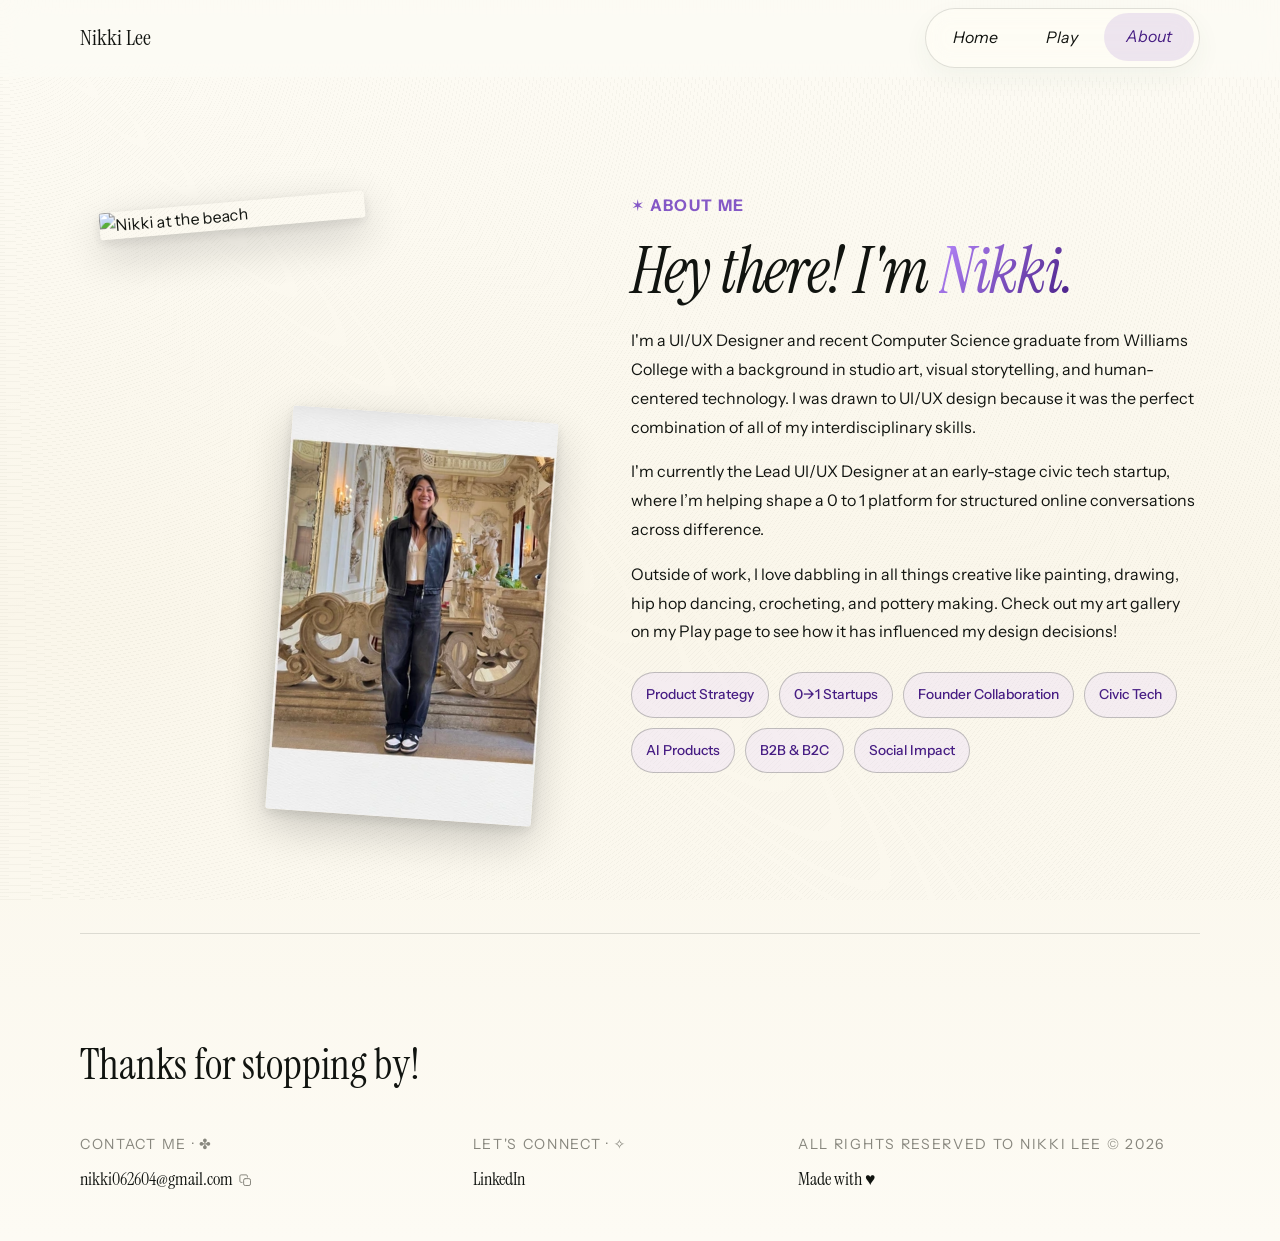
==== commit 5413d541: "Capitalize About labels, add footer copy-email icon, fix about photo overlap - About page: title-cas" ====
--- a/about/index.html
+++ b/about/index.html
@@ -69,7 +69,7 @@
             </div>
           </div>
           <div data-reveal data-delay="1">
-            <p class="micro-label" data-reveal>✶ about me</p>
+            <p class="micro-label" data-reveal>✶ About Me</p>
             <h2 id="about-title" class="about-hello">
               Hey there! I'm <span>Nikki.</span>
             </h2>
@@ -100,13 +100,13 @@
               data-reveal
               data-delay="6"
             >
-              <span>product strategy</span>
-              <span>0→1 startups</span>
-              <span>founder collaboration</span>
-              <span>civic tech</span>
-              <span>ai products</span>
-              <span>b2b &amp; b2c</span>
-              <span>social impact</span>
+              <span>Product Strategy</span>
+              <span>0→1 Startups</span>
+              <span>Founder Collaboration</span>
+              <span>Civic Tech</span>
+              <span>AI Products</span>
+              <span>B2B &amp; B2C</span>
+              <span>Social Impact</span>
             </div>
           </div>
         </div>
@@ -118,7 +118,21 @@
       <div class="footer-columns">
         <div>
           <p>Contact me · ✤</p>
-          <a href="mailto:nikki062604@gmail.com">nikki062604@gmail.com</a>
+          <span class="contact-email">
+            <a href="mailto:nikki062604@gmail.com">nikki062604@gmail.com</a>
+            <button
+              type="button"
+              class="copy-email"
+              data-copy-email="nikki062604@gmail.com"
+              aria-label="Copy email address"
+              title="Copy email address"
+            >
+              <svg viewBox="0 0 24 24" width="15" height="15" fill="none" stroke="currentColor" stroke-width="1.6" stroke-linecap="round" stroke-linejoin="round" aria-hidden="true">
+                <rect x="9" y="9" width="11" height="11" rx="2.5" />
+                <path d="M6.5 15H5a2 2 0 0 1-2-2V5a2 2 0 0 1 2-2h8a2 2 0 0 1 2 2v1.5" />
+              </svg>
+            </button>
+          </span>
         </div>
         <div>
           <p>Let's connect · ✧</p>
--- a/styles.css
+++ b/styles.css
@@ -1016,14 +1016,75 @@
   text-align: center;
 }
 
+.hero-location {
+  display: flex;
+  align-items: baseline;
+  gap: 8px;
+  width: fit-content;
+  margin: 0 0 24px;
+  margin-inline: auto;
+}
+
+.hero-live-dot {
+  position: relative;
+  width: 7px;
+  height: 7px;
+  border-radius: 50%;
+  background: var(--plum);
+  flex: none;
+}
+
+.hero-live-dot::after {
+  content: "";
+  position: absolute;
+  inset: -3px;
+  border-radius: 50%;
+  background: var(--plum);
+  opacity: 0.5;
+  animation: hero-live-pulse 2s var(--ease) infinite;
+}
+
+@keyframes hero-live-pulse {
+  0% {
+    transform: scale(0.6);
+    opacity: 0.5;
+  }
+  100% {
+    transform: scale(1.3);
+    opacity: 0;
+  }
+}
+
+@media (prefers-reduced-motion: reduce) {
+  .hero-live-dot::after {
+    animation: none;
+    opacity: 0;
+  }
+}
+
+.hero-location-label {
+  font-family: var(--sans);
+  font-weight: 400;
+  text-transform: uppercase;
+  letter-spacing: 0.14em;
+  font-size: 0.72rem;
+  color: var(--muted);
+}
+
+[data-local-time] {
+  font-family: var(--sans);
+  font-size: 0.72rem;
+  font-weight: 400;
+  letter-spacing: 0.02em;
+  color: var(--muted);
+  font-variant-numeric: tabular-nums;
+}
+
 .hero-role {
   display: inline-block;
-  min-width: 12.7ch;
-  text-align: left;
   font-style: italic;
   color: var(--teal);
   letter-spacing: -0.01em;
-  transition: opacity 0.3s ease;
 }
 
 .hero-home--centered .hero-role {
@@ -1033,8 +1094,26 @@
   color: transparent;
 }
 
-.hero-role.is-fading {
-  opacity: 0;
+.hero-role-cursor {
+  display: inline-block;
+  margin-left: 2px;
+  color: var(--teal);
+  animation: heroCursorBlink 0.9s step-end infinite;
+}
+
+.hero-home--centered .hero-role-cursor {
+  color: var(--lilac-deep);
+}
+
+@keyframes heroCursorBlink {
+  0%, 100% { opacity: 1; }
+  50% { opacity: 0; }
+}
+
+@media (prefers-reduced-motion: reduce) {
+  .hero-role-cursor {
+    animation: none;
+  }
 }
 
 @keyframes heroFadeIn {
@@ -1441,11 +1520,13 @@
   overflow: visible;
 }
 
-/* Photo cluster for about page */
+/* Photo cluster for about page — height scales with width so the two
+   absolutely-positioned photos stay fully contained (and overlapped) at
+   every width, and the intro text below never rides up under them. */
 .about-photo-cluster {
   position: relative;
   width: 100%;
-  min-height: 540px;
+  aspect-ratio: 1 / 1.32;
 }
 
 .about-photo {
@@ -1703,6 +1784,44 @@
   color: var(--plum);
 }
 
+.contact-email {
+  display: inline-flex;
+  align-items: center;
+  gap: 2px;
+}
+
+.copy-email {
+  display: inline-flex;
+  align-items: center;
+  justify-content: center;
+  margin-top: 1px;
+  padding: 3px;
+  color: var(--muted);
+  background: transparent;
+  border: 0;
+  border-radius: 7px;
+  cursor: pointer;
+  transition: color 160ms ease, transform 160ms ease;
+}
+
+.copy-email svg {
+  display: block;
+}
+
+.copy-email:hover {
+  color: var(--plum);
+  transform: translateY(-1px);
+}
+
+.copy-email:active {
+  transform: translateY(0);
+}
+
+.copy-email:focus-visible {
+  outline: 2px solid var(--plum);
+  outline-offset: 2px;
+}
+
 /* Case page */
 .case-cover {
   position: relative;
@@ -1734,6 +1853,10 @@
   display: block;
   border-radius: 0;
   box-shadow: none;
+}
+
+.dialogue-hero-art img {
+  transform: scale(1.18);
 }
 
 .case-intro {
@@ -1984,6 +2107,31 @@
 
 .artifact-card figcaption {
   padding: 16px 18px 18px;
+  color: var(--ink-soft);
+  font-size: 0.96rem;
+  line-height: 1.45;
+}
+
+/* Plain figure, no card box, for images that already read as finished
+   artifacts on their own (e.g. phone mockups) and don't need a bordered
+   white container around them. Height-capped and centered so a tall
+   portrait phone screenshot fits on screen without scrolling. */
+.mockup-figure {
+  display: flex;
+  flex-direction: column;
+  align-items: center;
+  text-align: center;
+}
+.image-grid .mockup-figure img {
+  width: auto;
+  max-width: 100%;
+  height: clamp(380px, 38vw, 460px);
+  object-fit: contain;
+  border-radius: 18px;
+}
+.mockup-figure figcaption {
+  margin-top: 14px;
+  max-width: 320px;
   color: var(--ink-soft);
   font-size: 0.96rem;
   line-height: 1.45;
@@ -2833,6 +2981,27 @@
 .mockup-trio img {
   width: 240px;
   border-radius: 0;
+  border: 1px solid var(--line);
+}
+
+/* Four final Claude-built screens, sized to match the solution mockups
+   above rather than stretching full-width the way .image-grid.four-up
+   does once it collapses to one column under 960px. Capped to two
+   screens' width so it wraps as a deliberate 2x2 grid instead of an
+   accidental 3-then-1 once the container is wide enough for three. */
+.mockup-quad {
+  display: flex;
+  justify-content: center;
+  align-items: flex-start;
+  flex-wrap: wrap;
+  gap: 20px;
+  max-width: 500px;
+  margin-inline: auto;
+  margin-block: 30px;
+}
+.mockup-quad img {
+  width: 240px;
+  border-radius: 29.6px;
 }
 
 /* Masonry, not a strict grid: the mood board references have wildly
@@ -3241,7 +3410,7 @@
   background: #fbf5f1;
 }
 .plana-page .phone-feature img {
-  border-radius: 6%;
+  border-radius: 29.6px;
   /* Each image sets its own aspect-ratio inline (matching its real pixel
      dimensions), so this max-height doesn't cause the old letterbox bug:
      the browser solves width down along with it to keep that ratio,
@@ -3658,6 +3827,10 @@
   max-width: 780px;
 }
 
+.dialogue-product-grid > div:last-child {
+  grid-column: 1 / -1;
+}
+
 .light-link {
   color: #f8f3e8;
 }
@@ -3862,6 +4035,7 @@
   background:
     radial-gradient(circle at 100% 0%, rgba(255, 63, 133, 0.12), transparent 34%),
     #fff;
+  border: 1px solid var(--line);
   color: var(--ink);
   text-align: center;
 }
@@ -5450,6 +5624,10 @@
 }
 .beli-page .beli-solution-grid .phone-feature h2 {
   font-size: clamp(1.3rem, 2.4vw, 2rem);
+  color: #0F52B3;
+}
+.beli-page .beli-solution-grid .phone-feature ul li::before {
+  color: #0F52B3;
 }
 .beli-page .narrative-block p {
   font-size: clamp(0.9rem, 1.4vw, 1rem);
@@ -6998,7 +7176,7 @@
 /* ── Possible impact grid (Beli) — 3 top + 2 centered below ── */
 .possible-impact-grid {
   display: grid;
-  grid-template-columns: repeat(6, 1fr);
+  grid-template-columns: repeat(2, 1fr);
   gap: 16px;
   margin-top: 24px;
 }
@@ -7008,9 +7186,6 @@
   border-radius: 12px;
   padding: 22px 20px;
 }
-.possible-impact-card:nth-child(-n+3) { grid-column: span 2; }
-.possible-impact-card:nth-child(4)    { grid-column: 2 / span 2; }
-.possible-impact-card:nth-child(5)    { grid-column: 4 / span 2; }
 .possible-impact-card .impact-metric-label {
   font-size: 0.68rem;
   font-weight: 700;
@@ -7027,16 +7202,12 @@
 .beli-page .possible-impact-card:nth-child(2) { background: rgba(77, 144, 254, 0.17); }
 .beli-page .possible-impact-card:nth-child(3) { background: rgba(77, 144, 254, 0.13); }
 .beli-page .possible-impact-card:nth-child(4) { background: rgba(77, 144, 254, 0.09); }
-.beli-page .possible-impact-card:nth-child(5) { background: rgba(77, 144, 254, 0.06); }
 .beli-page .possible-impact-card .impact-metric-label {
   color: var(--case-blue-deep);
 }
 .possible-impact-card p { font-size: 0.88rem; line-height: 1.5; margin: 0; color: var(--ink); }
 @media (max-width: 720px) {
   .possible-impact-grid { grid-template-columns: 1fr; }
-  .possible-impact-card:nth-child(-n+3),
-  .possible-impact-card:nth-child(4),
-  .possible-impact-card:nth-child(5) { grid-column: span 1; }
 }
 
 /* ── Transit research board ── */
@@ -8242,9 +8413,9 @@
   margin: 0 0 18px;
   font-family: var(--serif);
   font-weight: 400;
-  font-size: clamp(1.55rem, 2.8vw, 2.15rem);
-  line-height: 1.15;
-  letter-spacing: -0.01em;
+  font-size: clamp(1.3rem, 2.4vw, 2rem);
+  line-height: 1.2;
+  letter-spacing: -0.02em;
 }
 @media (max-width: 860px) {
   .showcase-result { grid-template-columns: 1fr; }
@@ -8257,11 +8428,11 @@
 .showcase-integrated-list { margin: 0; padding: 0; list-style: none; display: grid; gap: 14px; }
 .showcase-integrated-list li {
   position: relative;
-  padding-left: 30px;
-  font-size: 1.14rem;
-  font-weight: 500;
-  color: var(--ink);
-  line-height: 1.45;
+  padding-left: 26px;
+  font-size: clamp(1rem, 1.7vw, 1.18rem);
+  font-weight: 400;
+  color: var(--ink-soft);
+  line-height: 1.55;
 }
 .showcase-integrated-list li::before {
   content: "✓";
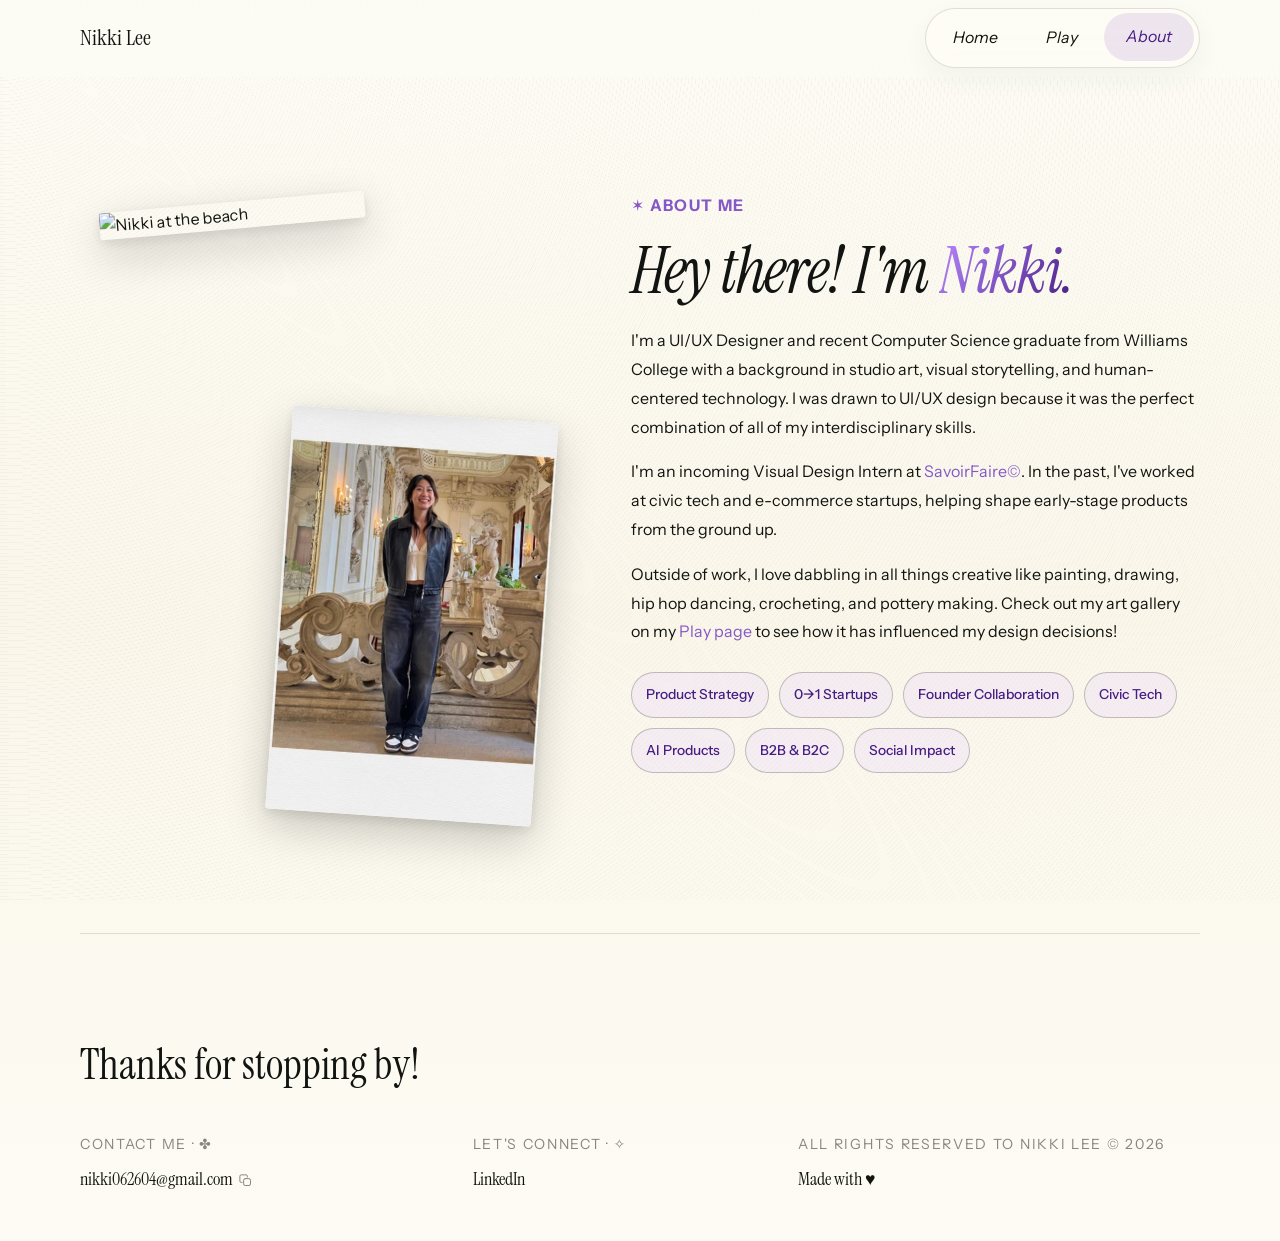
==== commit 87cbd8eb: "Update About bio and style inline links - Replace current-role paragraph with incoming SavoirFaire i" ====
--- a/about/index.html
+++ b/about/index.html
@@ -83,15 +83,16 @@
               interdisciplinary skills.
             </p>
             <p data-reveal data-delay="3">
-              I'm currently the Lead UI/UX Designer at an early-stage civic tech
-              startup, where I’m helping shape a 0 to 1 platform for structured
-              online conversations across difference.
+              I'm an incoming Visual Design Intern at
+              <a class="about-inline-link" href="https://www.savoirfaire.nyc/" target="_blank" rel="noreferrer">SavoirFaire©</a>.
+              In the past, I've worked at civic tech and e-commerce startups,
+              helping shape early-stage products from the ground up.
             </p>
             <p data-reveal data-delay="4">
               Outside of work, I love dabbling in all things creative like
               painting, drawing, hip hop dancing, crocheting, and pottery
-              making. Check out my
-              <a href="../play/">art gallery on my Play page</a>
+              making. Check out my art gallery on my
+              <a class="about-inline-link" href="../play/">Play page</a>
               to see how it has influenced my design decisions!
             </p>
             <div
--- a/styles.css
+++ b/styles.css
@@ -1348,9 +1348,9 @@
 }
 
 .work-list {
-  display: grid;
-  grid-template-columns: 1fr 1fr;
-  gap: clamp(24px, 3.5vw, 40px) clamp(20px, 2.5vw, 32px);
+  display: flex;
+  flex-direction: column;
+  gap: clamp(56px, 7vw, 96px);
 }
 
 /* Instrument Sans everywhere in the work cards (Figma has no monospace) */
@@ -1404,13 +1404,18 @@
 
 .work-card {
   display: flex;
-  flex-direction: column;
-  gap: 0;
+  flex-direction: row;
+  align-items: center;
+  gap: clamp(32px, 4.5vw, 64px);
   padding: 0;
   border: none;
   border-radius: 0;
   background: none;
   box-shadow: none;
+}
+
+.work-list .work-card:nth-child(even) {
+  flex-direction: row-reverse;
 }
 
 
@@ -1438,6 +1443,7 @@
 }
 
 .work-image {
+  display: block;
   position: relative;
   overflow: hidden;
   border-radius: 0;
@@ -1455,14 +1461,21 @@
   transition: transform 500ms var(--ease);
 }
 
-.work-card:hover .work-image img {
+.work-image:hover img,
+.work-image:focus-visible img {
   transform: scale(1.04);
 }
 
 
 
+.work-card .work-image {
+  width: 46%;
+  flex-shrink: 0;
+}
+
 .work-copy {
-  padding: 12px 0 0;
+  padding: 0;
+  flex: 1;
   display: flex;
   flex-direction: column;
 }
@@ -1487,10 +1500,27 @@
 }
 
 .work-copy > p:last-of-type {
-  margin: 4px 0 0;
+  margin: 8px 0 0;
   color: var(--ink-muted);
-  font-size: clamp(0.78rem, 1.2vw, 0.88rem);
-  line-height: 1.5;
+  font-size: clamp(1rem, 1.6vw, 1.2rem);
+  line-height: 1.6;
+}
+
+.work-view-btn {
+  margin-top: 20px;
+  width: fit-content;
+  transition: transform 200ms var(--ease), background-color 200ms ease, color 200ms ease, border-color 200ms ease, box-shadow 200ms ease;
+}
+
+.work-view-btn:hover,
+.work-view-btn:focus-visible {
+  background: rgba(180, 140, 255, 0.12);
+  backdrop-filter: blur(10px);
+  -webkit-backdrop-filter: blur(10px);
+  color: var(--plum-deep);
+  border-color: rgba(132, 88, 198, 0.32);
+  transform: translateY(-2px);
+  box-shadow: 0 10px 18px rgba(132, 88, 198, 0.12);
 }
 
 /* About / contact / footer */
@@ -1607,6 +1637,16 @@
 
 .about-copy p:first-child {
   margin-top: 0;
+}
+
+.about-inline-link {
+  color: var(--plum);
+  transition: color 200ms ease;
+}
+
+.about-inline-link:hover,
+.about-inline-link:focus-visible {
+  color: var(--plum-deep);
 }
 
 .focus-cloud {
@@ -2449,8 +2489,15 @@
     margin-top: -20px;
   }
 
-  .work-list {
-    grid-template-columns: 1fr;
+  .work-list .work-card,
+  .work-list .work-card:nth-child(even) {
+    flex-direction: column;
+    align-items: stretch;
+    gap: 20px;
+  }
+
+  .work-card .work-image {
+    width: 100%;
   }
 
   .project-facts {
@@ -2862,6 +2909,10 @@
 
 .beli-hero-art img {
   filter: none;
+}
+
+.plana-hero-art img {
+  width: 100%;
 }
 
 .subsection {
@@ -8743,3 +8794,2460 @@
     grid-row: auto;
   }
 }
+
+/* ── Sorcea redesign: disclosure line + tall video placeholder ── */
+.case-disclosure {
+  margin: 0;
+  font-size: 0.9rem;
+  font-style: italic;
+  color: var(--muted);
+}
+.asset-placeholder--tall {
+  min-height: clamp(320px, 45vw, 560px);
+  margin-bottom: 24px;
+}
+
+.scroll-video {
+  display: block;
+  width: 100%;
+  height: auto;
+  margin-bottom: 24px;
+  border-radius: 12px;
+  box-shadow: 0 18px 50px rgba(17, 20, 16, 0.14);
+  background: #ececec;
+}
+
+.moment-clip {
+  display: block;
+  width: 100%;
+  height: auto;
+  margin-top: 16px;
+  border-radius: 8px;
+  background: #ececec;
+}
+
+.moment-feature {
+  margin-top: clamp(36px, 5vw, 64px);
+}
+.moment-feature h3 {
+  margin: 4px 0 8px;
+}
+.moment-feature > p:not(.section-kicker) {
+  max-width: 60ch;
+}
+.moment-feature .moment-clip {
+  margin-top: 20px;
+  border-radius: 12px;
+  box-shadow: 0 18px 50px rgba(17, 20, 16, 0.14);
+}
+
+/* ── Sorcea: softer, eased fade from the blue header into the navy page ──
+   The fade band sits below the laptops and extends past the image into the
+   navy padding, so the mockups stay crisp and the blue melts into the page. */
+.sorcea-page .case-cover-art {
+  min-height: 0;
+  padding-bottom: 12vw;
+  background: #4f85a0; /* matches the image's bottom edge so the fade is seamless */
+}
+.sorcea-page .case-cover-art::after {
+  top: 27vw;
+  background: linear-gradient(
+    180deg,
+    rgba(12, 34, 53, 0) 0%,
+    rgba(12, 34, 53, 0.06) 12%,
+    rgba(12, 34, 53, 0.18) 26%,
+    rgba(12, 34, 53, 0.38) 42%,
+    rgba(12, 34, 53, 0.62) 58%,
+    rgba(12, 34, 53, 0.83) 74%,
+    rgba(12, 34, 53, 0.95) 88%,
+    #0c2235 100%
+  );
+}
+@media (max-width: 720px) {
+  .sorcea-page .case-cover-art::after {
+    top: auto;
+    height: 55%;
+  }
+}
+.sorcea-page .case-cover {
+  padding-bottom: 0;
+}
+.sorcea-page .case-hero-intro {
+  border-top: 0;
+  padding-top: 0;
+}
+.sorcea-page .case-hero-intro {
+  padding-top: clamp(28px, 4vw, 48px);
+}
+.sorcea-page .case-cover-art::after {
+  bottom: -2px;
+}
+.sorcea-page .case-cover-art {
+  background: linear-gradient(180deg, #4f85a0 calc(100% - 4px), #0c2235 calc(100% - 4px));
+}
+.sorcea-page .case-hero-intro {
+  margin-top: -2px;
+  position: relative;
+}
+
+/* ── Homepage card: looping video thumbnail ── */
+.work-image video {
+  width: 100%;
+  height: 100%;
+  object-fit: cover;
+  display: block;
+  transition: transform 500ms var(--ease);
+}
+.work-image:hover video,
+.work-image:focus-visible video {
+  transform: scale(1.04);
+}
+
+/* ── Sorcea: big intro hero with two devices ── */
+.sorcea-hero {
+  position: relative;
+  overflow: hidden;
+  padding: clamp(110px, 14vw, 170px) 0 0;
+  background: linear-gradient(
+    180deg,
+    #0c2235 0%,
+    #0d3a5e 14%,
+    #1c5478 42%,
+    #3d7797 70%,
+    #4f85a0 84%,
+    #4f85a0 100%
+  );
+}
+.sorcea-hero::after {
+  content: "";
+  position: absolute;
+  left: 0;
+  right: 0;
+  bottom: -2px;
+  height: 34%;
+  pointer-events: none;
+  background: linear-gradient(
+    180deg,
+    rgba(12, 34, 53, 0) 0%,
+    rgba(12, 34, 53, 0.08) 14%,
+    rgba(12, 34, 53, 0.24) 30%,
+    rgba(12, 34, 53, 0.48) 48%,
+    rgba(12, 34, 53, 0.72) 66%,
+    rgba(12, 34, 53, 0.9) 82%,
+    #0c2235 100%
+  );
+}
+.sorcea-hero-top {
+  display: grid;
+  grid-template-columns: minmax(0, 1.1fr) minmax(0, 1fr);
+  gap: clamp(20px, 4vw, 64px);
+  align-items: end;
+}
+.sorcea-hero h1 {
+  margin: 0;
+  color: #fff;
+  font-size: clamp(3.4rem, 10vw, 8.5rem);
+  line-height: 0.92;
+  letter-spacing: -0.04em;
+}
+.sorcea-hero-line {
+  margin: 0;
+  max-width: 34ch;
+  color: rgba(255, 255, 255, 0.82);
+  font-size: clamp(1.05rem, 1.9vw, 1.5rem);
+  line-height: 1.4;
+}
+.sorcea-hero-devices {
+  position: relative;
+  display: flex;
+  justify-content: center;
+  align-items: flex-start;
+  width: min(1240px, 100%);
+  margin: clamp(28px, 4vw, 56px) auto 0;
+  padding-inline: 16px;
+}
+.sorcea-hero-devices .device {
+  display: block;
+  width: 54%;
+  height: auto;
+  filter: drop-shadow(0 30px 40px rgba(6, 20, 34, 0.35));
+}
+.sorcea-hero-devices .device-a {
+  position: relative;
+  z-index: 1;
+  margin-right: -6%;
+  transform: translateY(0);
+}
+.sorcea-hero-devices .device-b {
+  margin-top: clamp(28px, 6vw, 84px);
+}
+.case-fact-note {
+  margin-top: 8px;
+  font-size: 0.82rem;
+  font-style: italic;
+  opacity: 0.75;
+}
+@media (max-width: 720px) {
+  .sorcea-hero-top {
+    grid-template-columns: 1fr;
+    align-items: start;
+  }
+  .sorcea-hero-devices {
+    flex-direction: column;
+    align-items: center;
+  }
+  .sorcea-hero-devices .device {
+    width: 92%;
+  }
+  .sorcea-hero-devices .device-a {
+    margin-right: 0;
+  }
+  .sorcea-hero-devices .device-b {
+    margin-top: -6%;
+  }
+}
+.sorcea-hero-devices {
+  padding-bottom: clamp(60px, 9vw, 130px);
+}
+.sorcea-hero::after {
+  height: 26%;
+}
+
+/* ── Sorcea hero: match site typography, laptops no longer overlap ── */
+.sorcea-hero h1 {
+  font-family: var(--serif);
+  font-weight: 400;
+  font-size: clamp(3.6rem, 10vw, 8.5rem);
+  line-height: 0.95;
+  letter-spacing: -0.02em;
+}
+.sorcea-hero-line {
+  font-family: var(--sans);
+  font-weight: 400;
+}
+.sorcea-hero-devices {
+  width: min(1120px, calc(100vw - 40px));
+  gap: 4%;
+  padding-inline: 0;
+}
+.sorcea-hero-devices .device {
+  width: 46%;
+}
+.sorcea-hero-devices .device-a {
+  margin-right: 0;
+}
+@media (max-width: 720px) {
+  .sorcea-hero-devices .device {
+    width: 92%;
+  }
+  .sorcea-hero-devices .device-b {
+    margin-top: 24px;
+  }
+}
+
+/* ── Sorcea case study: clean, visual-first sections (no cards) ── */
+.sc-section {
+  padding-block: clamp(56px, 9vw, 120px);
+}
+.sc-section h2 {
+  max-width: 20ch;
+  margin: 0 0 clamp(16px, 2.4vw, 28px);
+  color: #fff;
+  font-family: var(--serif);
+  font-weight: 400;
+  font-size: clamp(2.2rem, 5vw, 4rem);
+  line-height: 1.05;
+  letter-spacing: -0.02em;
+}
+#research-title { max-width: 24ch; }
+.sc-lead,
+.sc-text {
+  max-width: 58ch;
+  margin: 0 0 clamp(20px, 3vw, 36px);
+  color: rgba(255, 255, 255, 0.78);
+  font-size: clamp(1rem, 1.5vw, 1.15rem);
+  line-height: 1.6;
+}
+.sc-lead {
+  color: rgba(255, 255, 255, 0.92);
+  font-size: clamp(1.15rem, 2vw, 1.5rem);
+  line-height: 1.5;
+}
+.sc-note {
+  margin: 0;
+  color: rgba(255, 255, 255, 0.85);
+  font-size: 0.88rem;
+  font-style: normal;
+  padding: 10px 16px;
+  border-left: 3px solid #6DA98C;
+  background: rgba(109, 169, 140, 0.1);
+  border-radius: 0 6px 6px 0;
+}
+.sc-meta {
+  display: grid;
+  grid-template-columns: repeat(4, minmax(0, 1fr));
+  gap: 20px 32px;
+  margin: 0 0 clamp(32px, 5vw, 56px);
+  padding-block: 20px;
+  border-block: 1px solid rgba(255, 255, 255, 0.14);
+}
+.sc-meta dt {
+  margin: 0 0 6px;
+  color: rgba(255, 255, 255, 0.5);
+  font-size: 0.7rem;
+  letter-spacing: 0.12em;
+  text-transform: uppercase;
+}
+.sc-meta dd {
+  margin: 0;
+  color: #fff;
+  font-size: 0.95rem;
+  line-height: 1.4;
+}
+.sc-figure {
+  margin: clamp(24px, 4vw, 48px) 0 0;
+}
+.sc-figure img,
+.sc-media {
+  display: block;
+  width: 100%;
+  height: auto;
+  border-radius: 12px;
+  box-shadow: 0 24px 60px rgba(4, 14, 24, 0.4);
+}
+.sc-figure figcaption,
+.sc-feature figcaption {
+  margin-top: 12px;
+  color: rgba(255, 255, 255, 0.6);
+  font-size: 0.9rem;
+}
+.sc-feature figcaption strong {
+  color: #fff;
+  font-weight: 600;
+}
+.sc-feature {
+  margin: clamp(40px, 6vw, 80px) 0 0;
+}
+.sc-experience .sc-media {
+  margin-top: clamp(16px, 3vw, 32px);
+}
+.sc-experience .sc-text {
+  margin-top: clamp(40px, 6vw, 80px);
+}
+.sc-list {
+  display: grid;
+  gap: 14px;
+  max-width: 62ch;
+  margin: 0 0 clamp(32px, 5vw, 64px);
+  padding: 0;
+  list-style: none;
+  color: rgba(255, 255, 255, 0.78);
+  font-size: clamp(1rem, 1.5vw, 1.15rem);
+  line-height: 1.5;
+}
+.sc-list strong {
+  display: block;
+  color: #fff;
+  font-weight: 600;
+}
+.sc-quote {
+  max-width: 26ch;
+  margin: 0;
+  color: #fff;
+  font-family: var(--serif);
+  font-size: clamp(1.8rem, 4vw, 3rem);
+  line-height: 1.15;
+  letter-spacing: -0.01em;
+}
+.sc-quote + .back-top {
+  display: inline-block;
+  margin-top: clamp(32px, 5vw, 56px);
+}
+.sc-principles {
+  display: grid;
+  gap: 8px;
+  margin: 0 0 clamp(28px, 4vw, 48px);
+  padding: 0;
+  list-style: none;
+  color: #fff;
+  font-family: var(--serif);
+  font-size: clamp(1.6rem, 3.6vw, 2.8rem);
+  line-height: 1.15;
+}
+.sc-principles span {
+  margin-right: 14px;
+  color: rgba(255, 255, 255, 0.4);
+  font-family: var(--sans);
+  font-size: 0.8rem;
+  letter-spacing: 0.1em;
+  vertical-align: middle;
+}
+.sc-flow {
+  display: flex;
+  flex-wrap: wrap;
+  align-items: center;
+  gap: 10px 14px;
+  margin: 0;
+  color: rgba(255, 255, 255, 0.7);
+  font-size: 0.95rem;
+}
+.sc-flow i {
+  font-style: normal;
+  opacity: 0.5;
+}
+@media (max-width: 720px) {
+  .sc-meta {
+    grid-template-columns: repeat(2, minmax(0, 1fr));
+  }
+}
+
+/* Overview stays in the navy band under the hero; the rest follows the site's cream pages */
+.sc-overview {
+  background: #0c2235;
+  padding-top: clamp(24px, 4vw, 48px);
+}
+.sc-section:not(.sc-overview) h2,
+.sc-section:not(.sc-overview) .sc-quote,
+.sc-section:not(.sc-overview) .sc-principles,
+.sc-section:not(.sc-overview) .sc-list strong,
+.sc-section:not(.sc-overview) .sc-feature figcaption strong {
+  color: var(--ink);
+}
+.sc-section:not(.sc-overview) .sc-text,
+.sc-section:not(.sc-overview) .sc-list,
+.sc-section:not(.sc-overview) .sc-flow {
+  color: var(--ink-soft);
+}
+.sc-section:not(.sc-overview) .sc-figure figcaption,
+.sc-section:not(.sc-overview) .sc-feature figcaption {
+  color: var(--muted);
+}
+.sc-section:not(.sc-overview) .sc-principles span {
+  color: var(--muted);
+}
+.sc-section:not(.sc-overview) .sc-figure img,
+.sc-section:not(.sc-overview) .sc-media {
+  box-shadow: 0 24px 60px rgba(31, 39, 28, 0.16);
+}
+.sc-overview {
+  margin-top: -2px;
+  position: relative;
+}
+
+/* ── Sorcea intro: laptops first, then normal-size title + description ── */
+.sorcea-hero {
+  padding-top: clamp(96px, 11vw, 140px);
+}
+.sc-title {
+  margin: 0 0 8px;
+  color: #fff;
+  font-family: var(--serif);
+  font-weight: 400;
+  font-size: clamp(2rem, 4vw, 3.8rem);
+  line-height: 1.15;
+  letter-spacing: -0.02em;
+}
+.sc-desc {
+  max-width: 52ch;
+  margin: 0 0 clamp(28px, 4vw, 44px);
+  color: rgba(255, 255, 255, 0.82);
+  font-family: var(--sans);
+  font-size: clamp(1rem, 1.5vw, 1.15rem);
+  line-height: 1.5;
+}
+.sc-meta-drove {
+  grid-template-columns: 1fr;
+  margin-top: clamp(20px, 3vw, 32px);
+}
+.sc-meta-drove dd {
+  font-size: 0.95rem;
+}
+
+/* Load animation: laptops rise in, then the text fades up */
+@keyframes sc-rise {
+  from { opacity: 0; transform: translateY(36px) scale(0.97); }
+  to   { opacity: 1; transform: none; }
+}
+@keyframes sc-fade {
+  from { opacity: 0; transform: translateY(14px); }
+  to   { opacity: 1; transform: none; }
+}
+.sorcea-hero-devices .device {
+  opacity: 0;
+  animation: sc-rise 900ms var(--ease) forwards;
+}
+.sorcea-hero-devices .device-a { animation-delay: 120ms; }
+.sorcea-hero-devices .device-b { animation-delay: 380ms; }
+.sc-title,
+.sc-desc {
+  opacity: 0;
+  animation: sc-fade 800ms var(--ease) forwards;
+}
+.sc-title { animation-delay: 700ms; }
+.sc-desc { animation-delay: 860ms; }
+@media (prefers-reduced-motion: reduce) {
+  .sorcea-hero-devices .device,
+  .sc-title,
+  .sc-desc {
+    opacity: 1;
+    animation: none;
+  }
+}
+.sc-overview .sc-meta dt {
+  color: #fff;
+}
+
+/* ── Sorcea: full-width layout, section labels, clear separation ── */
+.sorcea-page .nav.shell,
+.sorcea-page .sc-section > .shell,
+.sorcea-page .sc-jump {
+  width: min(1680px, calc(100vw - 64px));
+}
+.sorcea-hero-devices {
+  width: min(1680px, calc(100vw - 64px));
+}
+.sc-kicker {
+  margin: 0 0 14px;
+  color: var(--muted);
+  font-size: 0.72rem;
+  font-weight: 600;
+  letter-spacing: 0.14em;
+  text-transform: uppercase;
+}
+.sc-overview .sc-kicker {
+  color: #fff;
+}
+.sc-section:not(.sc-overview) {
+  padding-block: 0;
+}
+.sc-section:not(.sc-overview) > .shell {
+  padding-block: clamp(48px, 7vw, 96px);
+  border-top: 1px solid var(--line);
+}
+.sc-section .sc-media,
+.sc-section .sc-figure img {
+  width: 100%;
+}
+.sc-section .sc-text,
+.sc-section .sc-lead,
+.sc-section .sc-list {
+  max-width: 62ch;
+}
+
+/* ── Sorcea: tighter, more centered gutters; titles span the width ── */
+.sorcea-page .nav.shell,
+.sorcea-page .sc-section > .shell,
+.sorcea-page .sc-jump,
+.sorcea-page .sc-preview > .shell,
+.sorcea-hero-devices {
+  width: min(1320px, calc(100vw - clamp(48px, 14vw, 240px)));
+}
+.sc-section h2,
+#research-title {
+  max-width: none;
+}
+.sc-preview {
+  padding-bottom: clamp(24px, 4vw, 48px);
+}
+.sc-preview .sc-media {
+  margin-top: clamp(-8px, -1vw, 0px);
+}
+.sc-quote {
+  max-width: 32ch;
+}
+.sc-meta.sc-meta-drove {
+  margin-top: 0;
+  border-top: 0;
+  padding-top: 4px;
+}
+
+/* ── Sorcea: label-left rows, full-width text, square media, tour labels ── */
+.sc-rows {
+  margin: clamp(28px, 4vw, 48px) 0 0;
+}
+.sc-rows > div {
+  display: grid;
+  grid-template-columns: minmax(120px, 22%) 1fr;
+  gap: 16px 32px;
+  padding-block: clamp(18px, 2.4vw, 28px);
+  border-top: 1px solid var(--line);
+}
+.sc-rows > div:last-child {
+  border-bottom: 1px solid var(--line);
+}
+.sc-rows dt {
+  margin: 0;
+  color: var(--ink);
+  font-size: 0.72rem;
+  font-weight: 600;
+  letter-spacing: 0.14em;
+  text-transform: uppercase;
+}
+.sc-rows dd {
+  margin: 0;
+  color: var(--ink-soft);
+  font-size: clamp(1.1rem, 1.8vw, 1.4rem);
+  line-height: 1.5;
+}
+.sc-overview .sc-rows > div {
+  border-color: rgba(255, 255, 255, 0.14);
+}
+.sc-overview .sc-rows dt {
+  color: #fff;
+}
+.sc-overview .sc-rows dd {
+  color: rgba(255, 255, 255, 0.88);
+}
+@media (max-width: 720px) {
+  .sc-rows > div {
+    grid-template-columns: 1fr;
+  }
+}
+
+/* text spans the full content width */
+.sc-desc,
+.sc-text,
+.sc-lead,
+.sc-list,
+.sc-section .sc-text,
+.sc-section .sc-lead,
+.sc-section .sc-list {
+  max-width: none;
+}
+.sc-text,
+.sc-lead {
+  font-size: clamp(1.1rem, 1.8vw, 1.4rem);
+}
+.sc-desc {
+  font-size: clamp(1.05rem, 1.6vw, 1.25rem);
+}
+.sc-quote {
+  max-width: 36ch;
+  margin-top: clamp(40px, 6vw, 72px);
+}
+
+/* square corners on all case media */
+.sc-media,
+.sc-figure img,
+.sc-feature .sc-media,
+.scroll-video,
+.moment-clip {
+  border-radius: 0;
+}
+
+/* tour labels under the full-scroll video */
+.sc-tour-labels {
+  display: grid;
+  grid-template-columns: repeat(6, minmax(0, 1fr));
+  gap: 0 16px;
+  margin: 0;
+  padding: 0;
+  list-style: none;
+}
+.sc-tour-labels button {
+  display: block;
+  width: 100%;
+  padding: 16px 0 0;
+  border: 0;
+  border-top: 2px solid var(--line);
+  background: none;
+  color: var(--muted);
+  font: inherit;
+  text-align: left;
+  cursor: pointer;
+  transition: color 250ms var(--ease), border-color 250ms var(--ease);
+}
+.sc-tour-labels span {
+  display: block;
+  font-size: 0.7rem;
+  letter-spacing: 0.12em;
+}
+.sc-tour-labels strong {
+  display: block;
+  margin: 4px 0 2px;
+  font-size: 0.95rem;
+  font-weight: 600;
+}
+.sc-tour-labels em {
+  display: block;
+  font-size: 0.8rem;
+  font-style: normal;
+  line-height: 1.35;
+}
+.sc-tour-labels button:hover,
+.sc-tour-labels button.is-active {
+  color: var(--ink);
+}
+.sc-tour-labels button.is-active {
+  border-top-color: var(--ink);
+}
+@media (max-width: 900px) {
+  .sc-tour-labels {
+    grid-template-columns: repeat(3, minmax(0, 1fr));
+    gap: 20px 16px;
+  }
+}
+@media (max-width: 520px) {
+  .sc-tour-labels {
+    grid-template-columns: repeat(2, minmax(0, 1fr));
+  }
+}
+
+/* ── Sorcea: fewer lines, title-style row labels, breathing room, left rail ── */
+.sc-meta {
+  border-top: 0;
+}
+.sc-meta.sc-meta-drove {
+  border-bottom: 0;
+  padding-top: 0;
+}
+.sc-rows > div,
+.sc-rows > div:last-child,
+.sc-overview .sc-rows > div {
+  border: 0;
+}
+.sc-rows > div {
+  padding-block: clamp(14px, 2vw, 22px);
+}
+.sc-rows dt,
+.sc-overview .sc-rows dt {
+  color: var(--ink);
+  font-family: var(--serif);
+  font-size: clamp(1.7rem, 2.8vw, 2.5rem);
+  font-weight: 400;
+  letter-spacing: -0.01em;
+  line-height: 1.1;
+  text-transform: none;
+}
+.sc-overview .sc-rows dt {
+  color: #fff;
+}
+.sc-rows dd,
+.sc-overview .sc-rows dd {
+  font-size: clamp(1rem, 1.3vw, 1.1rem);
+  line-height: 1.6;
+}
+.sc-preview {
+  padding-top: clamp(48px, 7vw, 96px);
+}
+.sc-preview .sc-media {
+  margin-top: 0;
+}
+
+.sc-rail {
+  position: fixed;
+  left: clamp(8px, 1.4vw, 24px);
+  top: 50%;
+  z-index: 60;
+  transform: translateY(-50%);
+  opacity: 0;
+  pointer-events: none;
+  transition: opacity 300ms var(--ease);
+}
+.sc-rail.is-on {
+  opacity: 1;
+  pointer-events: auto;
+}
+.sc-rail ol {
+  display: flex;
+  flex-direction: column;
+  gap: 2px;
+  margin: 0;
+  padding: 8px 4px;
+  list-style: none;
+  border: 1px solid var(--line);
+  border-radius: 999px;
+  background: rgba(255, 253, 244, 0.88);
+  backdrop-filter: blur(12px);
+  box-shadow: 0 10px 30px rgba(24, 32, 22, 0.1);
+}
+.sc-rail a {
+  display: flex;
+  align-items: center;
+  height: 30px;
+  padding: 0 8px;
+  border-radius: 999px;
+  color: var(--muted);
+  font-size: 0.68rem;
+  font-weight: 600;
+  letter-spacing: 0.1em;
+  text-decoration: none;
+  white-space: nowrap;
+  transition: color 200ms var(--ease);
+}
+.sc-rail .lbl {
+  max-width: 0;
+  margin-left: 0;
+  overflow: hidden;
+  opacity: 0;
+  text-transform: uppercase;
+  transition: max-width 300ms var(--ease), margin 300ms var(--ease), opacity 200ms var(--ease);
+}
+.sc-rail:hover .lbl {
+  max-width: 170px;
+  margin-left: 10px;
+  opacity: 1;
+}
+.sc-rail a.is-active,
+.sc-rail a:hover {
+  color: var(--ink);
+}
+.sc-rail a.is-active .num::before {
+  content: "";
+  display: inline-block;
+  width: 5px;
+  height: 5px;
+  margin-right: 5px;
+  border-radius: 50%;
+  background: var(--ink);
+  vertical-align: middle;
+}
+@media (max-width: 1000px) {
+  .sc-rail {
+    display: none;
+  }
+}
+
+/* ── Sorcea: one body size, 20px more gutter, fit-width button, story diagram ── */
+:root {
+  --sc-body: clamp(1rem, 1.15vw, 1.08rem);
+}
+.sorcea-page .nav.shell,
+.sorcea-page .sc-section > .shell,
+.sorcea-page .sc-jump,
+.sorcea-page .sc-preview > .shell,
+.sorcea-hero-devices {
+  width: min(1240px, calc(100vw - clamp(88px, calc(14vw + 40px), 280px)));
+}
+.sc-desc,
+.sc-text,
+.sc-lead,
+.sc-list,
+.sc-rows dd,
+.sc-overview .sc-rows dd,
+.sc-meta dd,
+.sc-flow,
+.sc-approach-text p {
+  font-size: var(--sc-body);
+  line-height: 1.65;
+}
+.sc-lead,
+.sc-text,
+.sc-section .sc-text,
+.sc-section .sc-lead {
+  font-size: var(--sc-body);
+}
+.sc-figure figcaption,
+.sc-feature figcaption {
+  font-size: var(--sc-body);
+}
+
+.sc-proto {
+  display: inline-flex;
+  width: auto;
+  margin: clamp(18px, 2.4vw, 28px) 0 clamp(28px, 4vw, 44px);
+}
+
+.sc-approach {
+  display: grid;
+  grid-template-columns: minmax(0, 1.1fr) minmax(0, 0.9fr);
+  gap: clamp(32px, 6vw, 88px);
+  align-items: start;
+  margin-top: clamp(24px, 4vw, 40px);
+}
+.sc-approach-text p {
+  margin: 0 0 1.1em;
+  color: var(--ink-soft);
+}
+.sc-approach-text strong {
+  color: var(--ink);
+  font-weight: 600;
+}
+.sc-flow-v {
+  position: relative;
+  display: grid;
+  gap: 0;
+  margin: 0;
+  padding: 0;
+  list-style: none;
+}
+.sc-flow-v li {
+  position: relative;
+  display: grid;
+  grid-template-columns: minmax(0, 1fr);
+  gap: 12px;
+  padding-bottom: clamp(28px, 3.4vw, 44px);
+}
+.sc-flow-v li:not(:last-child)::after {
+  content: "↓";
+  position: absolute;
+  left: 50%;
+  bottom: 4px;
+  transform: translateX(-50%);
+  color: var(--muted);
+  font-size: 1.1rem;
+  line-height: 1;
+}
+.sc-flow-v img {
+  display: block;
+  width: 100%;
+  height: auto;
+  border: 1px solid var(--line);
+  box-shadow: 0 14px 34px rgba(31, 39, 28, 0.12);
+}
+.sc-flow-v div span {
+  margin-right: 10px;
+  color: var(--muted);
+  font-size: 0.72rem;
+  font-weight: 600;
+  letter-spacing: 0.12em;
+}
+.sc-flow-v strong {
+  color: var(--ink);
+  font-weight: 600;
+}
+.sc-flow-v em {
+  display: block;
+  margin-top: 2px;
+  color: var(--ink-soft);
+  font-size: 0.95rem;
+  font-style: normal;
+}
+@media (max-width: 900px) {
+  .sc-approach {
+    grid-template-columns: 1fr;
+  }
+}
+
+/* ── Sorcea: split context, highlighted insight, icon story flow, solution shots, quieter rail ── */
+.sc-split {
+  display: grid;
+  grid-template-columns: 1fr 1fr;
+  gap: clamp(24px, 5vw, 72px);
+  align-items: start;
+  margin-top: clamp(24px, 4vw, 40px);
+}
+.sc-split .sc-figure {
+  margin: 0;
+}
+.sc-split .sc-text {
+  margin: 0;
+}
+@media (max-width: 720px) {
+  .sc-split {
+    grid-template-columns: 1fr;
+  }
+}
+.sc-insight strong {
+  color: var(--ink);
+}
+.sc-hl {
+  padding: 0.05em 0.25em;
+  color: var(--ink);
+  background: linear-gradient(180deg, transparent 8%, rgba(127, 152, 126, 0.42) 8%, rgba(127, 152, 126, 0.42) 92%, transparent 92%);
+  -webkit-box-decoration-break: clone;
+  box-decoration-break: clone;
+}
+.sc-shot {
+  margin: clamp(32px, 5vw, 56px) 0 0;
+}
+.sc-shot figcaption strong {
+  color: var(--ink);
+  font-weight: 600;
+}
+.sc-shot + .sc-text {
+  margin-top: clamp(32px, 5vw, 56px);
+}
+
+.sc-flow-v li {
+  grid-template-columns: 52px minmax(0, 1fr);
+  align-items: start;
+  gap: 16px;
+  padding-bottom: clamp(22px, 2.6vw, 32px);
+}
+.sc-flow-v li:not(:last-child)::after {
+  content: "";
+  left: 25px;
+  top: 52px;
+  bottom: 0;
+  width: 1px;
+  height: auto;
+  transform: none;
+  background: var(--line-strong);
+}
+.sc-flow-v .ico {
+  display: grid;
+  place-items: center;
+  width: 52px;
+  height: 52px;
+  border: 1px solid var(--line-strong);
+  border-radius: 50%;
+  background: var(--paper-soft);
+  color: var(--forest);
+}
+.sc-flow-v div {
+  padding-top: 6px;
+}
+.sc-flow-v strong {
+  display: block;
+  font-size: var(--sc-body);
+}
+
+/* left rail: highlight the current number only; labels expand without a pill */
+.sc-rail ol {
+  padding: 0;
+  border: 0;
+  border-radius: 0;
+  background: none;
+  box-shadow: none;
+  backdrop-filter: none;
+  transition: background 200ms var(--ease), box-shadow 200ms var(--ease);
+}
+.sc-rail:hover ol {
+  padding: 8px 6px;
+  border: 1px solid var(--line);
+  border-radius: 4px;
+  background: rgba(255, 253, 244, 0.95);
+  box-shadow: 0 10px 30px rgba(24, 32, 22, 0.1);
+}
+.sc-rail a {
+  border-radius: 0;
+  font-weight: 500;
+}
+.sc-rail a.is-active {
+  color: var(--ink);
+  font-weight: 800;
+}
+.sc-rail a.is-active .num::before {
+  display: none;
+}
+
+/* numbered principles */
+.sc-approach-text p {
+  display: grid;
+  grid-template-columns: clamp(52px, 6vw, 72px) minmax(0, 1fr);
+  gap: 8px 16px;
+  align-items: start;
+  margin: 0 0 clamp(20px, 2.6vw, 30px);
+}
+.sc-approach-text .pn {
+  color: var(--forest);
+  font-family: var(--serif);
+  font-size: clamp(2.2rem, 3.6vw, 3.2rem);
+  line-height: 0.95;
+  letter-spacing: -0.02em;
+}
+.sc-approach-text .pt {
+  padding-top: 4px;
+}
+
+/* glassy, rounded rail when it expands */
+.sc-rail:hover ol {
+  border: 1px solid rgba(255, 255, 255, 0.55);
+  border-radius: 20px;
+  background: linear-gradient(135deg, rgba(255, 255, 255, 0.62), rgba(255, 255, 255, 0.28));
+  -webkit-backdrop-filter: blur(18px) saturate(160%);
+  backdrop-filter: blur(18px) saturate(160%);
+  box-shadow:
+    inset 0 1px 0 rgba(255, 255, 255, 0.7),
+    0 14px 36px rgba(24, 32, 22, 0.16);
+}
+
+/* highlight sweeps in when scrolled into view */
+.sc-hl {
+  background-repeat: no-repeat;
+  background-position: left center;
+  background-size: 0% 100%;
+  transition: background-size 1200ms var(--ease) 250ms;
+}
+.sc-hl.is-on {
+  background-size: 100% 100%;
+}
+@media (prefers-reduced-motion: reduce) {
+  .sc-hl {
+    background-size: 100% 100%;
+    transition: none;
+  }
+}
+
+/* context: text left, captioned image right */
+.sc-split-context .sc-split-text .sc-text {
+  margin: 0 0 1.1em;
+}
+.sc-split-context .sc-split-text .sc-text:last-child {
+  margin-bottom: 0;
+}
+.sc-captioned {
+  margin: 0;
+}
+.sc-captioned img {
+  display: block;
+  width: 100%;
+  height: auto;
+  border: 1px solid var(--line);
+  border-bottom: 0;
+  box-shadow: none;
+}
+.sc-section .sc-captioned figcaption {
+  margin: 0;
+  padding: 10px 14px;
+  border: 1px solid var(--line);
+  background: rgba(35, 45, 35, 0.045);
+  color: var(--ink-soft);
+  font-size: 0.78rem;
+  letter-spacing: 0.06em;
+  line-height: 1.4;
+  text-transform: uppercase;
+}
+
+/* design approach: principles spread to match the height of the flow on the right */
+.sc-approach {
+  align-items: stretch;
+}
+.sc-approach-text {
+  display: flex;
+  flex-direction: column;
+  justify-content: space-between;
+  padding-bottom: clamp(22px, 2.6vw, 32px); /* matches the flow's last-item padding */
+}
+.sc-approach-text p {
+  margin: 0;
+}
+.sc-approach-text .pn {
+  font-size: clamp(2.6rem, 4.4vw, 4rem);
+}
+.sc-approach-text .pt {
+  padding-top: 10px;
+  font-size: var(--sc-body);
+}
+@media (max-width: 900px) {
+  .sc-approach-text {
+    gap: 24px;
+    padding-bottom: 0;
+  }
+}
+
+/* principles: centered against the flow, spaced but not spread edge to edge */
+.sc-approach-text {
+  justify-content: center;
+  gap: clamp(28px, 4vw, 52px);
+}
+
+/* context: text centered against the image; caption is plain */
+.sc-split-context {
+  align-items: center;
+}
+.sc-section .sc-captioned figcaption {
+  text-transform: none;
+  letter-spacing: 0.02em;
+  font-size: 0.85rem;
+}
+
+/* label rows: title sits close to its description, centered on the same line */
+.sc-rows > div {
+  grid-template-columns: clamp(120px, 16vw, 230px) minmax(0, 1fr);
+  align-items: center;
+  column-gap: clamp(12px, 2vw, 24px);
+}
+@media (max-width: 720px) {
+  .sc-rows > div {
+    grid-template-columns: 1fr;
+    align-items: start;
+  }
+}
+
+/* principles set in the title font */
+.sc-approach-text .pt {
+  font-family: var(--serif);
+  font-weight: 400;
+  color: var(--ink-soft);
+  font-size: clamp(1.15rem, 1.7vw, 1.4rem);
+  line-height: 1.35;
+  padding-top: 6px;
+}
+.sc-approach-text .pt strong {
+  display: block;
+  margin-bottom: 4px;
+  color: var(--ink);
+  font-family: var(--serif);
+  font-weight: 400;
+  font-size: clamp(1.7rem, 2.8vw, 2.5rem);
+  line-height: 1.1;
+  letter-spacing: -0.01em;
+}
+
+/* center the prototype button under the tour labels */
+.sc-proto {
+  display: flex;
+  width: fit-content;
+  margin-inline: auto;
+}
+
+/* principle numbers centered against their text */
+.sc-approach-text p {
+  align-items: center;
+}
+.sc-approach-text .pt {
+  padding-top: 0;
+}
+.sc-approach-text .pn {
+  line-height: 1;
+}
+
+/* ══ Plana: same simplified layout as Sorcea, in Plana's coral and red ══ */
+.plana-page .nav.shell,
+.plana-page .sc-section > .shell,
+.plana-page .sc-preview > .shell,
+.plana-page .plana-hero-devices {
+  width: min(1240px, calc(100vw - clamp(88px, calc(14vw + 40px), 280px)));
+}
+.plana-hero {
+  position: relative;
+  overflow: hidden;
+  padding: clamp(96px, 11vw, 140px) 0 0;
+  background: linear-gradient(180deg, #ff6f6f 0%, #ff8383 30%, #ff9f9a 58%, #ffc4bf 82%, #ffe4e1 100%);
+}
+.plana-hero-devices {
+  display: flex;
+  align-items: flex-start;
+  justify-content: center;
+  gap: clamp(20px, 5vw, 72px);
+  margin: 0 auto;
+  padding-bottom: clamp(48px, 7vw, 100px);
+}
+.plana-hero-devices .device {
+  display: block;
+  width: clamp(170px, 22vw, 300px);
+  height: auto;
+  filter: drop-shadow(0 28px 36px rgba(120, 20, 20, 0.28));
+  opacity: 0;
+  animation: sc-rise 900ms var(--ease) forwards;
+}
+.plana-hero-devices .device-a { animation-delay: 120ms; }
+.plana-hero-devices .device-b {
+  margin-top: clamp(28px, 5vw, 72px);
+  animation-delay: 380ms;
+}
+@media (prefers-reduced-motion: reduce) {
+  .plana-hero-devices .device {
+    opacity: 1;
+    animation: none;
+  }
+}
+
+/* overview sits on the light coral band with dark text */
+.plana-page .sc-overview {
+  background: #ffe4e1;
+}
+.plana-page .sc-overview .sc-kicker,
+.plana-page .sc-overview .sc-title,
+.plana-page .sc-overview .sc-meta dt,
+.plana-page .sc-overview .sc-meta dd,
+.plana-page .sc-overview .sc-rows dt {
+  color: var(--ink);
+}
+.plana-page .sc-overview .sc-desc,
+.plana-page .sc-overview .sc-rows dd {
+  color: var(--ink-soft);
+}
+.plana-page .sc-overview .sc-meta {
+  border-color: rgba(205, 0, 0, 0.18);
+}
+.plana-page .sc-kicker {
+  color: #b00000;
+}
+.plana-page .sc-overview .sc-kicker {
+  color: #b00000;
+}
+.plana-page .sc-hl {
+  background-image: linear-gradient(180deg, transparent 8%, rgba(255, 111, 111, 0.4) 8%, rgba(255, 111, 111, 0.4) 92%, transparent 92%);
+}
+.plana-page .prototype-button {
+  background: #cd0000;
+  border-color: #cd0000;
+  color: #fff;
+}
+
+/* prototype GIFs */
+.plana-preview {
+  padding-top: clamp(48px, 7vw, 96px);
+}
+.plana-gifs {
+  display: flex;
+  align-items: flex-start;
+  justify-content: center;
+  gap: clamp(24px, 6vw, 88px);
+}
+.plana-gifs figure {
+  width: clamp(220px, 26vw, 320px);
+  margin: 0;
+}
+.plana-gifs img {
+  display: block;
+  width: 100%;
+  height: auto;
+  border-radius: 29.6px;
+  background: #fbf5f1;
+}
+.plana-gifs figcaption {
+  margin-top: 14px;
+  color: var(--ink-soft);
+  font-size: var(--sc-body);
+  line-height: 1.5;
+}
+.plana-gifs figcaption strong {
+  color: var(--ink);
+  font-weight: 600;
+}
+@media (max-width: 720px) {
+  .plana-gifs {
+    flex-direction: column;
+    align-items: center;
+  }
+}
+
+/* define statement and design image groups */
+.sc-hmw {
+  max-width: none;
+  font-size: clamp(1.9rem, 3.8vw, 3.2rem);
+  line-height: 1.15;
+}
+.plana-shots {
+  display: grid;
+  gap: clamp(12px, 1.6vw, 20px);
+  align-items: start;
+  margin: clamp(24px, 4vw, 40px) 0 0;
+}
+.plana-shots-3 { grid-template-columns: repeat(3, minmax(0, 1fr)); }
+.plana-shots-4 { grid-template-columns: repeat(4, minmax(0, 1fr)); }
+.plana-shots-5 { grid-template-columns: repeat(5, minmax(0, 1fr)); }
+.plana-shots img {
+  display: block;
+  width: 100%;
+  height: auto;
+  border: 1px solid var(--line);
+}
+.plana-shots.plana-phones img {
+  border: 0;
+  filter: drop-shadow(0 14px 24px rgba(120, 30, 30, 0.14));
+}
+.plana-shots figcaption {
+  grid-column: 1 / -1;
+  margin-top: 4px;
+  color: var(--muted);
+  font-size: 0.85rem;
+}
+.plana-step {
+  margin-top: clamp(40px, 6vw, 72px);
+}
+@media (max-width: 900px) {
+  .plana-shots-4,
+  .plana-shots-5 { grid-template-columns: repeat(2, minmax(0, 1fr)); }
+}
+@media (max-width: 720px) {
+  .plana-shots-3 { grid-template-columns: repeat(2, minmax(0, 1fr)); }
+}
+
+/* ── Plana: uniform screen sizes that fit the viewport, collage, stacked titles, numbered metrics ── */
+:root {
+  --shot-h: min(76vh, 620px);
+}
+/* every row of screens: equal-size cells, each one fits on screen */
+.plana-shots {
+  align-items: center;
+}
+.plana-shots img,
+.plana-shots.plana-phones img {
+  width: 100%;
+  height: var(--shot-h);
+  object-fit: contain;
+  border: 0;
+  filter: none;
+}
+.plana-shots.plana-phones img {
+  filter: drop-shadow(0 12px 22px rgba(120, 30, 30, 0.14));
+}
+.plana-gifs {
+  align-items: center;
+}
+.plana-gifs figure {
+  width: auto;
+}
+.plana-gifs img {
+  width: auto;
+  height: var(--shot-h);
+  max-width: 100%;
+}
+@media (max-width: 720px) {
+  .plana-shots img,
+  .plana-shots.plana-phones img,
+  .plana-gifs img {
+    height: auto;
+    max-height: var(--shot-h);
+  }
+}
+
+/* inspiration images as a collage */
+.plana-collage {
+  display: block;
+  column-count: 4;
+  column-gap: 16px;
+  margin: clamp(24px, 4vw, 40px) 0 0;
+}
+.plana-collage img {
+  display: block;
+  width: 100%;
+  height: auto;
+  margin: 0 0 16px;
+  break-inside: avoid;
+  border: 1px solid var(--line);
+}
+@media (max-width: 900px) {
+  .plana-collage { column-count: 2; }
+}
+
+/* titles first, paragraphs underneath (overview keeps its side-by-side rows) */
+.plana-page .sc-section:not(.sc-overview) .sc-rows > div {
+  grid-template-columns: 1fr;
+  row-gap: 6px;
+  align-items: start;
+}
+.plana-page .sc-section:not(.sc-overview) .sc-rows dd {
+  max-width: none;
+}
+
+/* numbered metrics */
+.plana-metrics {
+  display: grid;
+  grid-template-columns: repeat(2, minmax(0, 1fr));
+  gap: clamp(28px, 4vw, 52px) clamp(28px, 5vw, 72px);
+  margin: clamp(28px, 4vw, 44px) 0 0;
+  padding: 0;
+  list-style: none;
+}
+.plana-metrics li {
+  display: grid;
+  grid-template-columns: clamp(52px, 6vw, 72px) minmax(0, 1fr);
+  gap: 16px;
+  align-items: center;
+}
+.plana-metrics .pn {
+  color: #cd0000;
+  font-family: var(--serif);
+  font-size: clamp(2.6rem, 4.4vw, 4rem);
+  line-height: 1;
+  letter-spacing: -0.02em;
+}
+.plana-metrics strong {
+  display: block;
+  margin-bottom: 4px;
+  color: var(--ink);
+  font-family: var(--serif);
+  font-size: clamp(1.5rem, 2.4vw, 2.1rem);
+  font-weight: 400;
+  line-height: 1.1;
+}
+.plana-metrics span:not(.pn) {
+  display: block;
+  color: var(--ink-soft);
+  font-size: var(--sc-body);
+  line-height: 1.6;
+}
+@media (max-width: 720px) {
+  .plana-metrics { grid-template-columns: 1fr; }
+}
+.plana-gifs figure {
+  width: fit-content;
+}
+.plana-gifs figcaption {
+  width: 0;
+  min-width: 100%;
+}
+.plana-collage {
+  column-count: 5;
+}
+@media (max-width: 1000px) {
+  .plana-collage { column-count: 3; }
+}
+@media (max-width: 640px) {
+  .plana-collage { column-count: 2; }
+}
+
+/* View Other Work: match the homepage cards (square image, serif name, nothing else) */
+.small-work-card {
+  padding: 0;
+  border: 0;
+  border-radius: 0;
+  background: none;
+  box-shadow: none;
+}
+.small-work-card:hover,
+.small-work-card:focus-visible {
+  transform: none;
+  box-shadow: none;
+}
+.small-work-card .work-image img {
+  border-radius: 0;
+}
+.small-work-card:hover .work-image img,
+.small-work-card:focus-visible .work-image img {
+  transform: scale(1.04);
+}
+.small-work-card h3 {
+  margin: 14px 0 0;
+  color: var(--ink);
+  font-family: var(--serif);
+  font-size: clamp(1.5rem, 2.4vw, 2rem);
+  font-weight: 400;
+  line-height: 1.15;
+  letter-spacing: -0.01em;
+}
+
+/* wireframes and first mockups get a border around the image itself */
+.plana-shots.plana-bordered img,
+.plana-shots.plana-phones.plana-bordered img {
+  width: auto;
+  max-width: 100%;
+  height: var(--shot-h);
+  justify-self: center;
+  border: 1px solid var(--line-strong);
+  filter: none;
+  box-shadow: none;
+}
+@media (max-width: 720px) {
+  .plana-shots.plana-bordered img,
+  .plana-shots.plana-phones.plana-bordered img {
+    height: auto;
+    max-height: var(--shot-h);
+  }
+}
+
+/* mood board: two-column gallery */
+.plana-collage {
+  column-count: 2;
+  max-width: 860px;
+  margin-inline: auto;
+}
+@media (max-width: 1000px) {
+  .plana-collage { column-count: 2; }
+}
+@media (max-width: 640px) {
+  .plana-collage { column-count: 1; }
+}
+
+/* wireframes and first mockups: tighter rows, centered */
+.plana-shots.plana-bordered {
+  grid-template-columns: repeat(3, max-content);
+  justify-content: center;
+  gap: clamp(10px, 1.6vw, 20px);
+}
+.plana-shots.plana-bordered figcaption {
+  justify-self: start;
+}
+.plana-shots.plana-wireframes img {
+  height: calc(var(--shot-h) * 0.86);
+}
+@media (max-width: 720px) {
+  .plana-shots.plana-bordered {
+    grid-template-columns: repeat(2, minmax(0, 1fr));
+  }
+  .plana-shots.plana-wireframes img {
+    height: auto;
+  }
+}
+
+/* mood board: three columns */
+.plana-collage {
+  column-count: 3;
+  max-width: 1040px;
+}
+@media (max-width: 1000px) {
+  .plana-collage { column-count: 3; }
+}
+@media (max-width: 640px) {
+  .plana-collage { column-count: 2; }
+}
+
+/* mood board: three columns of about equal height, tallest image alone in the middle */
+.plana-mood {
+  display: grid;
+  grid-template-columns: 1fr 1.4fr 1fr;
+  gap: 16px;
+  align-items: start;
+  max-width: 1040px;
+  margin: clamp(24px, 4vw, 40px) auto 0;
+}
+.plana-mood > div {
+  display: grid;
+  gap: 16px;
+}
+.plana-mood img {
+  display: block;
+  width: 100%;
+  height: auto;
+  border: 1px solid var(--line);
+}
+@media (max-width: 640px) {
+  .plana-mood {
+    grid-template-columns: 1fr;
+  }
+}
+
+.small-work-type {
+  margin: 6px 0 0;
+  color: var(--ink-soft);
+  font-family: var(--sans);
+  font-size: 0.72rem;
+  font-weight: 600;
+  letter-spacing: 0.12em;
+  text-transform: uppercase;
+}
+.small-work-type {
+  margin-top: 3px;
+  color: var(--muted);
+  font-size: 0.7rem;
+  font-weight: 400;
+}
+
+/* ══ Beli: same simplified layout, in Beli's blue and teal ══ */
+.beli-page .nav.shell,
+.beli-page .sc-section > .shell,
+.beli-page .sc-preview > .shell,
+.beli-page .plana-hero-devices {
+  width: min(1240px, calc(100vw - clamp(88px, calc(14vw + 40px), 280px)));
+}
+.beli-hero {
+  position: relative;
+  overflow: hidden;
+  padding: clamp(96px, 11vw, 140px) 0 0;
+  background: linear-gradient(180deg, #78abff 0%, #8fb9ff 30%, #a8c8ff 58%, #bcd6fb 82%, #c8dff8 100%);
+}
+.beli-page .plana-hero-devices .device {
+  filter: drop-shadow(0 28px 36px rgba(20, 50, 110, 0.28));
+}
+.beli-page .sc-overview {
+  background: #c8dff8;
+}
+.beli-page .sc-overview .sc-kicker,
+.beli-page .sc-overview .sc-title,
+.beli-page .sc-overview .sc-meta dt,
+.beli-page .sc-overview .sc-meta dd,
+.beli-page .sc-overview .sc-rows dt {
+  color: var(--ink);
+}
+.beli-page .sc-overview .sc-desc,
+.beli-page .sc-overview .sc-rows dd {
+  color: var(--ink-soft);
+}
+.beli-page .sc-overview .sc-meta {
+  border-color: rgba(23, 80, 92, 0.22);
+}
+.beli-page .sc-kicker,
+.beli-page .sc-overview .sc-kicker {
+  color: #17505c;
+}
+.beli-page .sc-hl {
+  background-image: linear-gradient(180deg, transparent 8%, rgba(94, 160, 255, 0.35) 8%, rgba(94, 160, 255, 0.35) 92%, transparent 92%);
+}
+.beli-page .prototype-button {
+  background: #17505c;
+  border-color: #17505c;
+  color: #fff;
+}
+.sc-proto-inline {
+  display: inline-flex;
+  width: auto;
+  margin: 14px 0 0;
+}
+.beli-page .plana-metrics .pn {
+  color: #17505c;
+}
+
+/* prototype GIFs and phone pairs: no frame styling, phones already have their own shape */
+.beli-page .plana-gifs img {
+  border-radius: 0;
+  background: none;
+}
+.beli-duo {
+  margin-top: clamp(24px, 4vw, 40px);
+}
+.beli-duo img {
+  filter: drop-shadow(0 14px 24px rgba(20, 50, 110, 0.18));
+}
+
+/* research stats */
+.beli-stats {
+  display: grid;
+  grid-template-columns: repeat(3, minmax(0, 1fr));
+  gap: clamp(24px, 4vw, 56px);
+  margin: clamp(28px, 4vw, 44px) 0 0;
+}
+.beli-stats p {
+  margin: 0;
+  color: var(--ink-soft);
+  font-size: var(--sc-body);
+  line-height: 1.6;
+}
+.beli-label,
+.beli-sub {
+  color: var(--muted);
+  font-size: 0.72rem;
+  font-weight: 600;
+  letter-spacing: 0.14em;
+  text-transform: uppercase;
+}
+.beli-stats .beli-label {
+  color: #17505c;
+  margin-bottom: 6px;
+}
+.beli-stats .beli-figure {
+  margin: 0 0 8px;
+  color: var(--ink);
+  font-family: var(--serif);
+  font-size: clamp(2.6rem, 4.6vw, 4rem);
+  line-height: 1;
+  letter-spacing: -0.02em;
+}
+.beli-quotes {
+  display: grid;
+  grid-template-columns: repeat(2, minmax(0, 1fr));
+  gap: clamp(24px, 4vw, 56px);
+  margin: clamp(36px, 5vw, 64px) 0 0;
+}
+.beli-quotes blockquote {
+  margin: 0;
+  padding-left: 18px;
+  border-left: 2px solid #17505c;
+  color: var(--ink);
+  font-family: var(--serif);
+  font-size: clamp(1.15rem, 1.7vw, 1.4rem);
+  line-height: 1.4;
+}
+.beli-quotes cite {
+  display: block;
+  margin-top: 10px;
+  color: var(--muted);
+  font-family: var(--sans);
+  font-size: 0.8rem;
+  font-style: normal;
+  letter-spacing: 0.06em;
+  text-transform: uppercase;
+}
+
+/* ideation approaches */
+.beli-approaches {
+  display: grid;
+  grid-template-columns: repeat(3, minmax(0, 1fr));
+  gap: clamp(24px, 4vw, 56px);
+  margin: clamp(28px, 4vw, 44px) 0;
+}
+.beli-approaches h3 {
+  margin: 0 0 14px;
+  color: var(--ink);
+  font-family: var(--serif);
+  font-size: clamp(1.5rem, 2.4vw, 2.1rem);
+  font-weight: 400;
+  line-height: 1.1;
+}
+.beli-approaches .beli-sub {
+  margin: 14px 0 6px;
+}
+.beli-approaches ul {
+  margin: 0;
+  padding-left: 1.1em;
+  color: var(--ink-soft);
+  font-size: var(--sc-body);
+  line-height: 1.55;
+}
+.beli-approaches li + li {
+  margin-top: 4px;
+}
+
+/* wide images: whole image on screen, bordered */
+.beli-wide {
+  margin: clamp(20px, 3vw, 32px) 0 0;
+}
+.beli-wide img {
+  display: block;
+  width: auto;
+  max-width: 100%;
+  max-height: min(80vh, 720px);
+  margin-inline: auto;
+  border: 1px solid var(--line);
+  box-shadow: none;
+}
+.beli-wide figcaption {
+  text-align: center;
+}
+
+/* titles first, paragraphs underneath, same as Plana */
+.beli-page .sc-section:not(.sc-overview) .sc-rows > div {
+  grid-template-columns: 1fr;
+  row-gap: 6px;
+  align-items: start;
+}
+.beli-page .sc-section:not(.sc-overview) .sc-rows dd {
+  max-width: none;
+}
+@media (max-width: 900px) {
+  .beli-stats,
+  .beli-approaches,
+  .beli-quotes {
+    grid-template-columns: 1fr;
+  }
+}
+.beli-page .plana-preview .plana-gifs img {
+  mix-blend-mode: multiply;
+}
+
+/* Beli GIFs have white backgrounds, so give their whole band a white background */
+.beli-page .plana-preview {
+  background: #fff;
+  padding-bottom: clamp(48px, 7vw, 96px);
+}
+.beli-page .plana-preview .plana-gifs img {
+  mix-blend-mode: normal;
+  background: #fff;
+}
+.beli-page .plana-preview,
+.beli-page .plana-preview .plana-gifs img {
+  background: #fcfcff; /* exact background color of the GIFs */
+}
+.beli-page .plana-gifs {
+  align-items: flex-start;
+}
+.plana-gifs .sc-proto-inline {
+  display: flex;
+  width: fit-content;
+  margin-inline: auto;
+}
+
+/* research stat icons */
+.beli-ico {
+  display: flex;
+  align-items: center;
+  height: 52px;
+  margin-bottom: 14px;
+  color: #17505c;
+}
+.beli-people {
+  gap: 2px;
+}
+.beli-people span {
+  display: block;
+  line-height: 0;
+}
+.beli-people .off {
+  opacity: 0.25;
+}
+.beli-circle {
+  justify-content: center;
+  width: 52px;
+  border: 1px solid rgba(23, 80, 92, 0.35);
+  border-radius: 50%;
+  background: var(--paper-soft);
+}
+.beli-faded {
+  color: rgba(23, 80, 92, 0.55);
+}
+
+/* ideation approaches in boxes */
+.beli-approaches > div {
+  padding: clamp(18px, 2.4vw, 28px);
+  border: 1px solid var(--line-strong);
+  border-radius: 4px;
+  background: rgba(255, 255, 255, 0.6);
+}
+
+/* Beli: keep the cursor glow from showing over the white GIF band */
+.beli-page .plana-preview {
+  position: relative;
+  z-index: 1;
+}
+.beli-page .plana-gifs figcaption {
+  min-height: calc(var(--sc-body) * 1.5 * 4);
+}
+
+/* ideation cards: friendlier, still clean */
+.beli-approaches {
+  align-items: stretch;
+}
+.beli-approaches > .beli-approach,
+.beli-approaches > div {
+  position: relative;
+  display: flex;
+  flex-direction: column;
+  padding: clamp(20px, 2.6vw, 30px);
+  border: 1px solid rgba(23, 80, 92, 0.16);
+  border-top: 4px solid var(--accent, #17505c);
+  border-radius: 16px;
+  background: #fff;
+  box-shadow: 0 10px 26px rgba(23, 80, 92, 0.08);
+  transition: transform 220ms var(--ease), box-shadow 220ms var(--ease);
+}
+.beli-approaches > .beli-approach:hover {
+  transform: translateY(-4px);
+  box-shadow: 0 18px 38px rgba(23, 80, 92, 0.14);
+}
+.beli-approaches > .beli-approach:nth-child(1) { --accent: #17505c; --tint: #dcebee; }
+.beli-approaches > .beli-approach:nth-child(2) { --accent: #4f8fee; --tint: #e0ecff; }
+.beli-approaches > .beli-approach:nth-child(3) { --accent: #9aa7b4; --tint: #eceff2; }
+.beli-approach-top {
+  display: flex;
+  align-items: center;
+  justify-content: space-between;
+  gap: 10px;
+  margin-bottom: 14px;
+}
+.beli-approach-ico {
+  display: grid;
+  place-items: center;
+  width: 48px;
+  height: 48px;
+  border-radius: 50%;
+  background: var(--tint, #dcebee);
+  color: var(--accent, #17505c);
+}
+.beli-pick {
+  padding: 5px 10px;
+  border-radius: 999px;
+  background: var(--tint, #dcebee);
+  color: var(--accent, #17505c);
+  font-size: 0.68rem;
+  font-weight: 700;
+  letter-spacing: 0.08em;
+  text-transform: uppercase;
+  white-space: nowrap;
+}
+.beli-approach:nth-child(2) .beli-pick {
+  color: #2f68c4;
+}
+.beli-approaches ul {
+  padding-left: 0;
+  list-style: none;
+}
+.beli-approaches li {
+  position: relative;
+  padding-left: 1.6em;
+}
+.beli-approaches .beli-sub + ul li::before {
+  position: absolute;
+  left: 0;
+  top: 0;
+  font-weight: 700;
+}
+.beli-approaches .beli-sub:nth-of-type(1) + ul li::before {
+  content: "✓";
+  color: #2f8f6b;
+}
+.beli-approaches .beli-sub:nth-of-type(2) + ul li::before {
+  content: "✕";
+  color: #d9705f;
+}
+
+/* ideation cards: shorter and tighter */
+.beli-approaches > .beli-approach {
+  padding: 16px 18px 14px;
+  border-radius: 14px;
+}
+.beli-approach-head {
+  display: flex;
+  align-items: center;
+  gap: 12px;
+  margin-bottom: 10px;
+}
+.beli-approach-head h3 {
+  margin: 0;
+  font-size: clamp(1.25rem, 1.9vw, 1.6rem);
+}
+.beli-approach-head .beli-approach-ico {
+  flex: none;
+  width: 40px;
+  height: 40px;
+}
+.beli-approaches .beli-sub {
+  margin: 8px 0 4px;
+  font-size: 0.66rem;
+}
+.beli-approaches ul {
+  font-size: 0.92rem;
+  line-height: 1.4;
+}
+.beli-approaches li + li {
+  margin-top: 2px;
+}
+.beli-approaches {
+  gap: clamp(14px, 2vw, 24px);
+}
+
+/* button hover states: darker fill, lift, and a colored glow on each case study */
+.prototype-button {
+  transition: transform 200ms var(--ease), box-shadow 200ms var(--ease), background-color 200ms ease;
+}
+.sorcea-page .prototype-button:hover,
+.sorcea-page .prototype-button:focus-visible {
+  background: #1d4568;
+  transform: translateY(-2px);
+  box-shadow: 0 12px 26px rgba(12, 34, 53, 0.32);
+}
+.plana-page .prototype-button:hover,
+.plana-page .prototype-button:focus-visible {
+  background: #a30000;
+  border-color: #a30000;
+  transform: translateY(-2px);
+  box-shadow: 0 12px 26px rgba(205, 0, 0, 0.3);
+}
+.beli-page .prototype-button:hover,
+.beli-page .prototype-button:focus-visible {
+  background: #0d3d49;
+  border-color: #0d3d49;
+  transform: translateY(-2px);
+  box-shadow: 0 12px 26px rgba(23, 80, 92, 0.34);
+}
+.prototype-button:active {
+  transform: translateY(0);
+  box-shadow: none;
+}
+
+/* research stats and quotes in boxes, matching the ideation cards */
+.beli-stats > div,
+.beli-quotes blockquote {
+  padding: clamp(18px, 2.4vw, 28px);
+  border: 1px solid rgba(23, 80, 92, 0.16);
+  border-top: 4px solid var(--accent, #17505c);
+  border-radius: 14px;
+  background: #fff;
+  box-shadow: 0 10px 26px rgba(23, 80, 92, 0.08);
+  transition: transform 220ms var(--ease), box-shadow 220ms var(--ease);
+}
+.beli-stats > div:hover,
+.beli-quotes blockquote:hover {
+  transform: translateY(-4px);
+  box-shadow: 0 18px 38px rgba(23, 80, 92, 0.14);
+}
+.beli-stats > div:nth-child(1) { --accent: #17505c; }
+.beli-stats > div:nth-child(2) { --accent: #4f8fee; }
+.beli-stats > div:nth-child(3) { --accent: #9aa7b4; }
+.beli-quotes blockquote:nth-child(1) { --accent: #4f8fee; }
+.beli-quotes blockquote:nth-child(2) { --accent: #17505c; }
+.beli-quotes blockquote {
+  padding-left: clamp(18px, 2.4vw, 28px);
+  border-left: 1px solid rgba(23, 80, 92, 0.16);
+}
+
+/* quotes stay open (no box), just a teal rule on the left */
+.beli-quotes blockquote,
+.beli-quotes blockquote:hover {
+  padding: 0 0 0 18px;
+  border: 0;
+  border-left: 2px solid #17505c;
+  border-radius: 0;
+  background: none;
+  box-shadow: none;
+  transform: none;
+}
+
+/* ══ Project Dialogue: same simplified layout, pink and navy, clearly a work in progress ══ */
+body.dialogue-page {
+  background: #fff5f7;
+}
+.dialogue-page .nav.shell,
+.dialogue-page .sc-section > .shell,
+.dialogue-page .sc-preview > .shell {
+  width: min(1240px, calc(100vw - clamp(88px, calc(14vw + 40px), 280px)));
+}
+.dlg-hero {
+  position: relative;
+  overflow: hidden;
+  padding: clamp(96px, 11vw, 140px) 0 0;
+  background: #ffa1b4; /* exact background color of the hero image */
+}
+.dlg-hero::after {
+  content: "";
+  position: absolute;
+  left: 0;
+  right: 0;
+  bottom: -2px;
+  height: 36%;
+  pointer-events: none;
+  background: linear-gradient(180deg, rgba(255, 220, 230, 0) 0%, rgba(255, 220, 230, 0.35) 40%, rgba(255, 220, 230, 0.8) 75%, #ffdce6 100%);
+}
+.dlg-hero-inner {
+  display: flex;
+  flex-direction: column;
+  align-items: center;
+  width: min(1240px, calc(100vw - clamp(88px, calc(14vw + 40px), 280px)));
+  margin: 0 auto;
+  padding-bottom: clamp(40px, 6vw, 90px);
+}
+.dlg-pill {
+  display: inline-block;
+  margin-bottom: clamp(12px, 2vw, 24px);
+  padding: 7px 16px;
+  border-radius: 999px;
+  background: #011a47;
+  color: #fdc301;
+  font-size: 0.72rem;
+  font-weight: 600;
+  letter-spacing: 0.14em;
+  text-transform: uppercase;
+  opacity: 0;
+  animation: sc-fade 800ms var(--ease) 100ms forwards;
+}
+.dlg-hero-laptop {
+  display: block;
+  width: min(100%, 980px);
+  height: auto;
+  opacity: 0;
+  animation: sc-rise 900ms var(--ease) 250ms forwards;
+}
+@media (prefers-reduced-motion: reduce) {
+  .dlg-pill,
+  .dlg-hero-laptop { opacity: 1; animation: none; }
+}
+.dialogue-page .sc-overview {
+  background: #ffdce6;
+}
+.dialogue-page .sc-overview .sc-kicker,
+.dialogue-page .sc-overview .sc-title,
+.dialogue-page .sc-overview .sc-meta dt,
+.dialogue-page .sc-overview .sc-meta dd,
+.dialogue-page .sc-overview .sc-rows dt {
+  color: var(--ink);
+}
+.dialogue-page .sc-overview .sc-desc,
+.dialogue-page .sc-overview .sc-rows dd {
+  color: var(--ink-soft);
+}
+.dialogue-page .sc-overview .sc-meta {
+  border-color: rgba(9, 40, 90, 0.2);
+}
+.dialogue-page .sc-kicker,
+.dialogue-page .sc-overview .sc-kicker {
+  color: #09285a;
+}
+.dialogue-page .sc-hl {
+  background-image: linear-gradient(180deg, transparent 8%, rgba(253, 195, 1, 0.5) 8%, rgba(253, 195, 1, 0.5) 92%, transparent 92%);
+}
+.dialogue-page .plana-metrics .pn {
+  color: #09285a;
+}
+.dialogue-page .sc-section:not(.sc-overview) .sc-rows > div {
+  grid-template-columns: 1fr;
+  row-gap: 6px;
+  align-items: start;
+}
+.dlg-three {
+  grid-template-columns: repeat(3, minmax(0, 1fr));
+}
+@media (max-width: 900px) {
+  .dlg-three { grid-template-columns: 1fr; }
+}
+
+/* work-in-progress banner and image tags */
+.dlg-preview {
+  padding-top: clamp(36px, 5vw, 64px);
+}
+.dlg-wip {
+  margin-bottom: clamp(24px, 3vw, 36px);
+  padding: 16px 20px;
+  border-left: 4px solid #fdc301;
+  border-radius: 4px;
+  background: rgba(253, 195, 1, 0.16);
+  color: var(--ink);
+  font-size: var(--sc-body);
+  line-height: 1.55;
+}
+.dlg-wip strong {
+  display: block;
+  margin-bottom: 2px;
+}
+.dlg-tag {
+  display: inline-block;
+  margin-right: 8px;
+  padding: 3px 9px;
+  border-radius: 999px;
+  font-size: 0.66rem;
+  font-weight: 700;
+  letter-spacing: 0.1em;
+  text-transform: uppercase;
+  vertical-align: 1px;
+}
+.dlg-tag-finalized { background: #011a47; color: #fff; }
+.dlg-tag-wireframe { background: rgba(253, 195, 1, 0.35); color: #5a4300; }
+.dlg-tag-concept { background: rgba(254, 20, 67, 0.14); color: #a40d2d; }
+
+/* images: whole image on screen, bordered, labeled */
+.dlg-shot {
+  margin: clamp(16px, 2.4vw, 28px) 0 0;
+}
+.dlg-shot img {
+  display: block;
+  width: auto;
+  max-width: 100%;
+  max-height: min(78vh, 700px);
+  margin-inline: auto;
+  border: 1px solid var(--line-strong);
+  box-shadow: none;
+}
+.dlg-shot figcaption {
+  margin-top: 10px;
+  color: var(--ink-soft);
+  font-size: 0.9rem;
+  text-align: center;
+}
+.dlg-compare {
+  display: grid;
+  grid-template-columns: repeat(2, minmax(0, 1fr));
+  gap: clamp(16px, 2.4vw, 32px);
+  align-items: start;
+}
+.dlg-compare .dlg-shot img {
+  width: 100%;
+  height: min(44vh, 420px);
+  object-fit: contain;
+  background: #fff;
+}
+@media (max-width: 720px) {
+  .dlg-compare { grid-template-columns: 1fr; }
+  .dlg-compare .dlg-shot img { height: auto; }
+}
+
+/* boxed cards */
+.dlg-cards {
+  display: grid;
+  grid-template-columns: repeat(3, minmax(0, 1fr));
+  gap: clamp(14px, 2vw, 24px);
+  margin: clamp(20px, 3vw, 32px) 0 0;
+}
+.dlg-cards.dlg-two {
+  grid-template-columns: repeat(2, minmax(0, 1fr));
+}
+.dlg-card {
+  padding: clamp(16px, 2.2vw, 26px);
+  border: 1px solid rgba(9, 40, 90, 0.14);
+  border-top: 4px solid var(--accent, #09285a);
+  border-radius: 14px;
+  background: #fff;
+  box-shadow: 0 10px 26px rgba(9, 40, 90, 0.07);
+  transition: transform 220ms var(--ease), box-shadow 220ms var(--ease);
+}
+.dlg-card:hover {
+  transform: translateY(-4px);
+  box-shadow: 0 18px 38px rgba(9, 40, 90, 0.13);
+}
+.dlg-cards .dlg-card:nth-child(1) { --accent: #09285a; }
+.dlg-cards .dlg-card:nth-child(2) { --accent: #fe1443; }
+.dlg-cards .dlg-card:nth-child(3) { --accent: #fdc301; }
+.dlg-card h3 {
+  margin: 0 0 10px;
+  color: var(--ink);
+  font-family: var(--serif);
+  font-size: clamp(1.25rem, 1.9vw, 1.6rem);
+  font-weight: 400;
+  line-height: 1.15;
+}
+.dlg-card p,
+.dlg-card ul {
+  margin: 0;
+  color: var(--ink-soft);
+  font-size: 0.95rem;
+  line-height: 1.5;
+}
+.dlg-card ul {
+  padding-left: 1.1em;
+}
+.dlg-card li + li {
+  margin-top: 4px;
+}
+@media (max-width: 900px) {
+  .dlg-cards,
+  .dlg-cards.dlg-two { grid-template-columns: 1fr; }
+}
+
+/* competitor icons, stats, flow */
+.dlg-icons {
+  display: flex;
+  gap: 12px;
+  margin: 0 0 clamp(16px, 2.4vw, 24px);
+}
+.dlg-icons img {
+  width: 44px;
+  height: 44px;
+  border-radius: 10px;
+}
+.dialogue-page .dlg-stats > div {
+  --accent: #09285a;
+  border-color: rgba(9, 40, 90, 0.14);
+  box-shadow: 0 10px 26px rgba(9, 40, 90, 0.07);
+}
+.dialogue-page .dlg-stats > div:nth-child(2) { --accent: #fe1443; }
+.dialogue-page .dlg-stats > div:nth-child(3) { --accent: #fdc301; }
+.dialogue-page .dlg-stats .beli-label {
+  color: #09285a;
+  font-size: 0.62rem;
+}
+.dlg-flow {
+  display: flex;
+  flex-wrap: wrap;
+  align-items: center;
+  gap: 10px 12px;
+  margin: 14px 0 0;
+}
+.dlg-flow span {
+  padding: 8px 14px;
+  border: 1px solid rgba(9, 40, 90, 0.25);
+  border-radius: 999px;
+  background: #fff;
+  color: var(--ink);
+  font-size: 0.9rem;
+}
+.dlg-flow span:last-of-type {
+  border-color: #09285a;
+  background: #09285a;
+  color: #fff;
+}
+.dlg-flow i {
+  color: var(--muted);
+  font-style: normal;
+}
+
+/* visual identity */
+.dlg-type {
+  display: grid;
+  grid-template-columns: repeat(2, minmax(0, 1fr));
+  gap: clamp(20px, 4vw, 56px);
+  margin: clamp(20px, 3vw, 32px) 0;
+}
+.dlg-type-sample {
+  margin: 0 0 12px;
+  color: #011a47;
+  line-height: 1.15;
+}
+.dlg-type-sample.crimson {
+  font-family: "Crimson Text", Georgia, serif;
+  font-size: clamp(1.9rem, 3.4vw, 2.8rem);
+}
+.dlg-type-sample.jost {
+  font-family: "Jost", var(--sans);
+  font-size: clamp(1.1rem, 1.8vw, 1.4rem);
+  line-height: 1.4;
+}
+.dlg-type-name,
+.dlg-type-note {
+  margin: 0;
+  color: var(--ink-soft);
+  font-size: 0.92rem;
+  line-height: 1.5;
+}
+.dlg-type-name strong {
+  color: var(--ink);
+}
+.dlg-swatches {
+  display: grid;
+  grid-template-columns: repeat(5, minmax(0, 1fr));
+  gap: clamp(10px, 1.6vw, 20px);
+}
+.dlg-swatches div {
+  color: var(--ink-soft);
+  font-size: 0.85rem;
+  line-height: 1.4;
+}
+.dlg-swatches span {
+  display: block;
+  height: 72px;
+  margin-bottom: 8px;
+}
+.dlg-swatches strong {
+  display: block;
+  color: var(--ink);
+  font-size: 0.85rem;
+}
+@media (max-width: 720px) {
+  .dlg-type { grid-template-columns: 1fr; }
+  .dlg-swatches { grid-template-columns: repeat(3, minmax(0, 1fr)); }
+}
+
+/* Dialogue: round app icons, stacked images without white boxes, five-item overview bar */
+.dlg-icons img {
+  border-radius: 50%;
+}
+.dlg-stack {
+  display: block;
+}
+.dlg-stack .dlg-shot img {
+  width: auto;
+  height: auto;
+  max-width: 100%;
+  max-height: min(78vh, 700px);
+  object-fit: initial;
+  background: none;
+}
+.dialogue-page .sc-meta {
+  grid-template-columns: repeat(5, minmax(0, 1fr));
+}
+@media (max-width: 1000px) {
+  .dialogue-page .sc-meta {
+    grid-template-columns: repeat(3, minmax(0, 1fr));
+  }
+}
+@media (max-width: 640px) {
+  .dialogue-page .sc-meta {
+    grid-template-columns: repeat(2, minmax(0, 1fr));
+  }
+}
+.dialogue-page .sc-meta {
+  grid-template-columns: repeat(4, minmax(0, 1fr));
+}
+@media (max-width: 1000px) {
+  .dialogue-page .sc-meta {
+    grid-template-columns: repeat(2, minmax(0, 1fr));
+  }
+}
+
+/* competitor icons back to their original rounded-square shape */
+.dlg-icons img {
+  border-radius: 10px;
+}
+
+/* Dialogue: What I drove stays on one line; every image uses the same width */
+.dialogue-page .sc-meta.sc-meta-drove {
+  grid-template-columns: 1fr;
+}
+.dlg-shot img,
+.dlg-stack .dlg-shot img {
+  width: min(100%, 900px);
+  height: auto;
+  max-width: 100%;
+  max-height: none;
+  margin-inline: auto;
+}
+
+/* Play gallery: the art sits on its own, no gray button frame or rounded card */
+.art-item {
+  display: block;
+  width: 100%;
+  padding: 0;
+  background: transparent;
+  border: 0;
+  border-radius: 0;
+  box-shadow: none;
+}
+.art-item img {
+  border-radius: 0;
+}
+
+/* five video labels */
+.sc-tour-labels {
+  grid-template-columns: repeat(5, minmax(0, 1fr));
+}
+@media (max-width: 900px) {
+  .sc-tour-labels {
+    grid-template-columns: repeat(3, minmax(0, 1fr));
+  }
+}
+@media (max-width: 520px) {
+  .sc-tour-labels {
+    grid-template-columns: repeat(2, minmax(0, 1fr));
+  }
+}
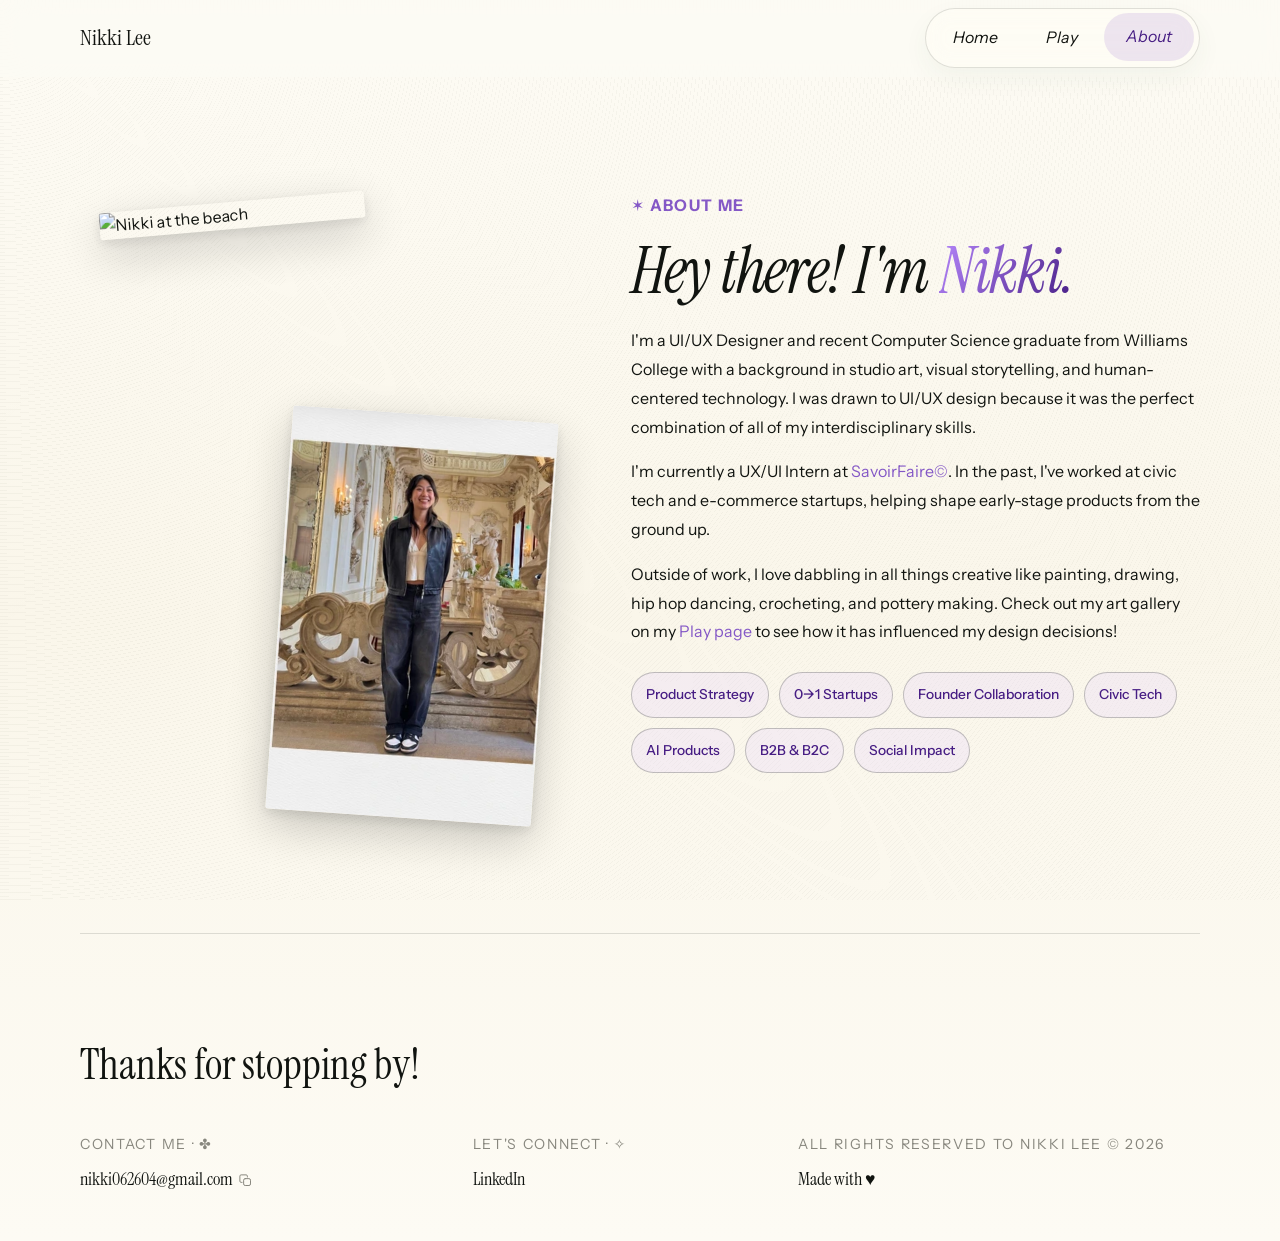
==== commit 7e69ab02: "revised about" ====
--- a/about/index.html
+++ b/about/index.html
@@ -83,9 +83,14 @@
               interdisciplinary skills.
             </p>
             <p data-reveal data-delay="3">
-              I'm an incoming Visual Design Intern at
-              <a class="about-inline-link" href="https://www.savoirfaire.nyc/" target="_blank" rel="noreferrer">SavoirFaire©</a>.
-              In the past, I've worked at civic tech and e-commerce startups,
+              I'm currently a UX/UI Intern at
+              <a
+                class="about-inline-link"
+                href="https://www.savoirfaire.nyc/"
+                target="_blank"
+                rel="noreferrer"
+                >SavoirFaire©</a
+              >. In the past, I've worked at civic tech and e-commerce startups,
               helping shape early-stage products from the ground up.
             </p>
             <p data-reveal data-delay="4">
@@ -128,9 +133,21 @@
               aria-label="Copy email address"
               title="Copy email address"
             >
-              <svg viewBox="0 0 24 24" width="15" height="15" fill="none" stroke="currentColor" stroke-width="1.6" stroke-linecap="round" stroke-linejoin="round" aria-hidden="true">
+              <svg
+                viewBox="0 0 24 24"
+                width="15"
+                height="15"
+                fill="none"
+                stroke="currentColor"
+                stroke-width="1.6"
+                stroke-linecap="round"
+                stroke-linejoin="round"
+                aria-hidden="true"
+              >
                 <rect x="9" y="9" width="11" height="11" rx="2.5" />
-                <path d="M6.5 15H5a2 2 0 0 1-2-2V5a2 2 0 0 1 2-2h8a2 2 0 0 1 2 2v1.5" />
+                <path
+                  d="M6.5 15H5a2 2 0 0 1-2-2V5a2 2 0 0 1 2-2h8a2 2 0 0 1 2 2v1.5"
+                />
               </svg>
             </button>
           </span>
--- a/styles.css
+++ b/styles.css
@@ -681,43 +681,68 @@
   background: rgba(255, 253, 244, 0.82);
   color: var(--forest-dark);
   cursor: pointer;
-}
-
-.nav-toggle-line,
-.nav-toggle-line::before,
-.nav-toggle-line::after {
+  -webkit-tap-highlight-color: transparent;
+  touch-action: manipulation;
+}
+
+/* Hamburger → X. The span is the middle bar; the pseudo-elements are the
+   top and bottom bars, positioned from the same center so they meet
+   symmetrically. The top/bottom bars slide to center, then rotate. */
+.nav-toggle-line {
+  position: relative;
   display: block;
   width: 18px;
   height: 2px;
-  margin-inline: auto;
   border-radius: 999px;
   background: currentColor;
-  transition: transform 220ms var(--ease), opacity 220ms var(--ease);
+  transition: background-color 0s linear 120ms;
 }
 
 .nav-toggle-line::before,
 .nav-toggle-line::after {
   content: "";
+  position: absolute;
+  left: 0;
+  width: 100%;
+  height: 2px;
+  border-radius: 999px;
+  background: currentColor;
+  transition: top 120ms ease 120ms, transform 160ms var(--ease) 0ms;
 }
 
 .nav-toggle-line::before {
-  transform: translateY(-6px);
+  top: -6px;
 }
 
 .nav-toggle-line::after {
-  transform: translateY(4px);
+  top: 6px;
 }
 
 .nav-toggle[aria-expanded="true"] .nav-toggle-line {
+  background-color: transparent;
+  transition-delay: 0ms;
+}
+
+.nav-toggle[aria-expanded="true"] .nav-toggle-line::before,
+.nav-toggle[aria-expanded="true"] .nav-toggle-line::after {
+  top: 0;
+  transition: top 120ms ease 0ms, transform 160ms var(--ease) 120ms;
+}
+
+.nav-toggle[aria-expanded="true"] .nav-toggle-line::before {
   transform: rotate(45deg);
 }
 
-.nav-toggle[aria-expanded="true"] .nav-toggle-line::before {
-  transform: translateY(0) rotate(90deg);
-}
-
 .nav-toggle[aria-expanded="true"] .nav-toggle-line::after {
-  opacity: 0;
+  transform: rotate(-45deg);
+}
+
+@media (prefers-reduced-motion: reduce) {
+  .nav-toggle-line,
+  .nav-toggle-line::before,
+  .nav-toggle-line::after {
+    transition: none !important;
+  }
 }
 
 /* Shared elements */
@@ -2553,10 +2578,12 @@
     padding: 12px;
     border-radius: 24px;
     background: rgba(43, 96, 66, 0.95);
-    transform: translateY(-12px);
+    transform: translateY(-8px) scale(0.97);
+    transform-origin: calc(100% - 30px) 0;
     opacity: 0;
+    visibility: hidden;
     pointer-events: none;
-    transition: opacity 200ms ease, transform 200ms var(--ease);
+    transition: opacity 140ms ease, transform 220ms var(--ease), visibility 0s linear 220ms;
   }
 
   .chic-page .nav-pill {
@@ -2567,13 +2594,23 @@
 
   .nav-pill.is-open {
     opacity: 1;
-    transform: translateY(0);
+    transform: none;
+    visibility: visible;
     pointer-events: auto;
+    transition: opacity 140ms ease, transform 220ms var(--ease), visibility 0s linear 0s;
   }
 
   .nav-pill a {
     padding: 13px 18px;
     text-align: center;
+    -webkit-tap-highlight-color: transparent;
+  }
+
+  /* Touch: no hover lift, which sticks after a tap and makes links jump. */
+  .nav-pill a:hover,
+  .nav-pill a:focus-visible,
+  .nav-pill a.is-active {
+    transform: none !important;
   }
 
   .hero-copy h1 {
@@ -11251,3 +11288,56 @@
     grid-template-columns: repeat(2, minmax(0, 1fr));
   }
 }
+
+/* ── Plana mood board: desktop keeps three columns (tallest image in the
+   middle); DOM order is mid, left, right so phones can flow it into two
+   columns: [4, 5] and [3, 1, 2]. The left column is reversed on desktop
+   so it still reads 3 above 5. ── */
+.plana-mood .mood-left  { grid-column: 1; grid-row: 1; display: flex; flex-direction: column-reverse; }
+.plana-mood .mood-mid   { grid-column: 2; grid-row: 1; }
+.plana-mood .mood-right { grid-column: 3; grid-row: 1; }
+@media (max-width: 640px) {
+  .plana-mood {
+    display: block;
+    column-count: 2;
+    column-gap: 10px;
+  }
+  .plana-mood > div,
+  .plana-mood .mood-left {
+    display: contents;
+  }
+  .plana-mood img {
+    margin-bottom: 10px;
+    break-inside: avoid;
+  }
+  .plana-mood .mood-left img:last-child {
+    break-before: column;
+    -webkit-column-break-before: always;
+  }
+}
+
+/* ── Plana wireframes on phones: the two similar-height screens (poll,
+   home) share a row at exactly the same height; the shorter one sits
+   centered on its own row above them. ── */
+@media (max-width: 720px) {
+  .plana-shots.plana-wireframes {
+    grid-template-columns: repeat(2, minmax(0, 1fr));
+    gap: 10px;
+  }
+  .plana-shots.plana-wireframes img {
+    width: 100%;
+    max-width: none;
+    height: auto;
+    max-height: none;
+  }
+  .plana-shots.plana-wireframes img:first-child {
+    grid-column: 1 / -1;
+    width: calc(50% - 5px);
+  }
+  .plana-shots.plana-wireframes img:nth-child(2),
+  .plana-shots.plana-wireframes img:nth-child(3) {
+    aspect-ratio: 601 / 1152;
+    object-fit: cover;
+    object-position: top;
+  }
+}
